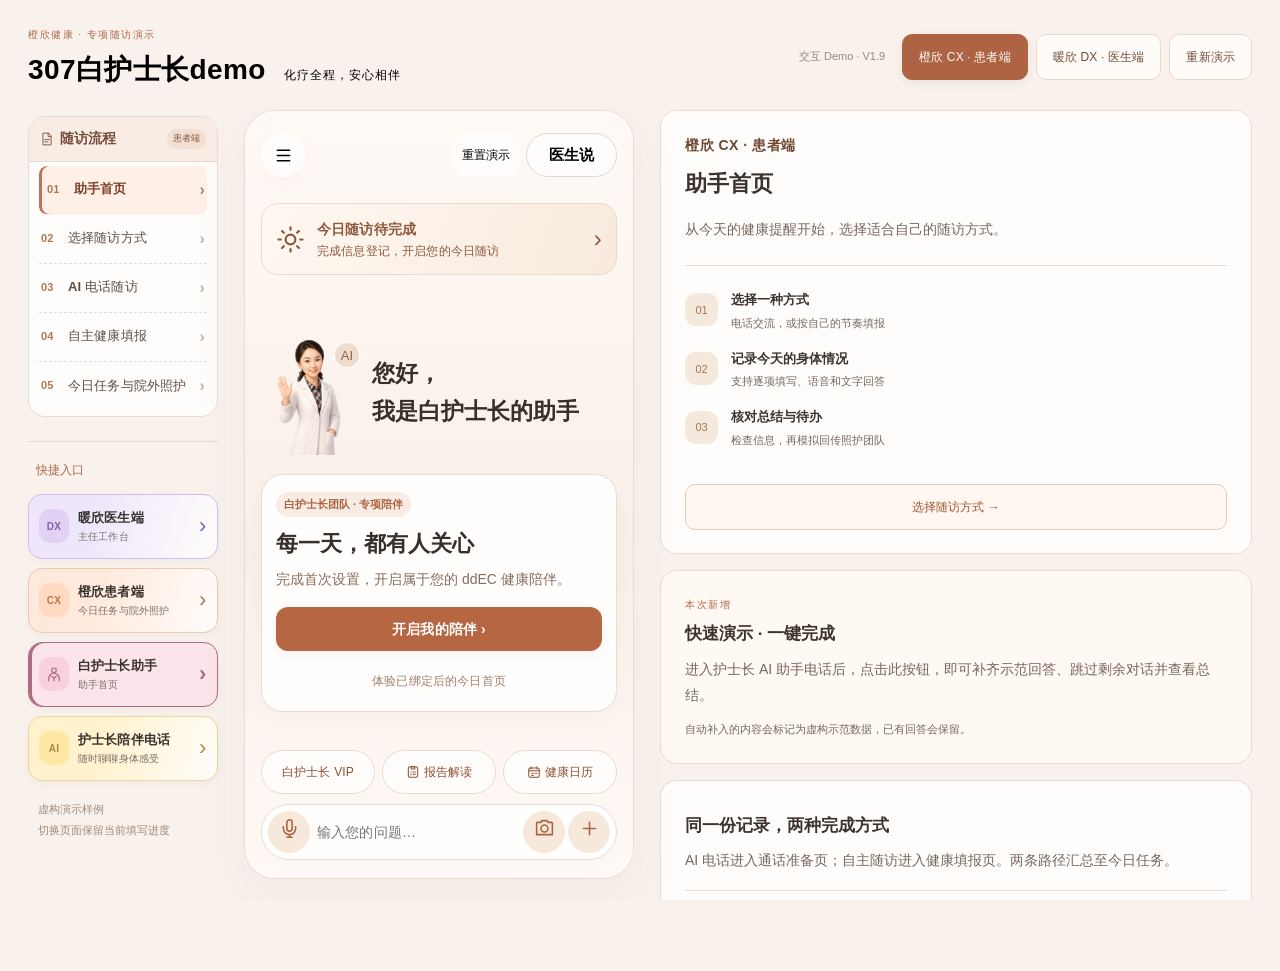
==== index.html @ 1e96833f "Improve outpatient alerts and follow-up workflow" ====
<!doctype html>
<html lang="zh-CN">
<head>
<meta charset="utf-8">
<meta name="viewport" content="width=device-width,initial-scale=1,viewport-fit=cover">
<title>307白护士长demo｜化疗随访与院外照护</title>
<style>
:root{--paper:#f5f0e8;--surface:#faf7f2;--ink:#2c2c2a;--muted:#888780;--line:#e8e3d9;--coral:#cc5c3a;--coral-dark:#c84828;--soft:#f8e3dc;--green:#288b68;--green-soft:#e9f5ef;--gold:#a87831;--gold-soft:#fff5dc;--red:#b84836;--red-soft:#fff0ed}*{box-sizing:border-box}html,body{width:100%;height:100%;margin:0;overflow:hidden;background:#eee6dd;color:var(--ink);font-family:"PingFang SC","Microsoft YaHei","Noto Sans CJK SC",sans-serif}button,input,select{font:inherit}button{cursor:pointer}.phone{width:min(100vw,390px);height:100dvh;margin:auto;position:relative;overflow:hidden;background:var(--paper);box-shadow:0 16px 60px #5a403025}.screen{display:none;height:100%;padding:calc(16px + env(safe-area-inset-top)) 16px calc(22px + env(safe-area-inset-bottom));overflow-y:auto;-webkit-overflow-scrolling:touch}.screen.active{display:block}.screen.center{display:none;place-items:center}.screen.center.active{display:grid}.topbar{display:flex;align-items:center;justify-content:space-between;min-height:44px}.iconbtn,.smallbtn{min-width:44px;height:44px;border:1px solid var(--line);border-radius:50%;background:var(--surface);color:var(--ink);display:grid;place-items:center;font-size:19px}.smallbtn{width:auto;min-width:0;border-radius:999px;padding:0 12px;font-size:12px}.textbtn{border:0;background:none;color:var(--coral);font-weight:700}.eyebrow,.status{display:inline-flex;align-items:center;gap:5px;padding:5px 8px;border-radius:999px;font-size:10px;font-weight:800}.eyebrow{color:#a84f35;background:var(--soft)}.status.done{color:var(--green);background:var(--green-soft)}.status.wait{color:#a84f35;background:var(--soft)}.status.lock{color:#77716c;background:#eeece9}.status.warn{color:var(--gold);background:var(--gold-soft)}.status.red{color:var(--red);background:var(--red-soft)}h1,h2,h3{font-family:"Noto Serif SC","Source Han Serif SC",Georgia,serif}.card{border:1px solid var(--line);border-radius:16px;background:var(--surface);box-shadow:0 7px 20px #5944380a}.home-alert{position:relative;overflow:hidden;width:100%;margin:17px 0 14px;padding:15px 43px 15px 16px;border:1px solid #ecc8ba;border-radius:16px;background:#fff7f2;text-align:left}.home-alert.active{animation:breath 1.9s infinite}.home-alert.active:after{content:"";position:absolute;inset:-35% -55%;background:linear-gradient(110deg,transparent 40%,#fff8 49%,transparent 58%);animation:shine 2.2s infinite}.home-alert>*{position:relative}.home-alert b{display:block;font-size:14px}.home-alert small{display:block;margin-top:4px;color:#7c6559;font-size:11px;line-height:1.45}.home-alert .arrow{position:absolute;right:15px;top:27px;color:var(--coral);font-size:22px}.hello{display:flex;align-items:center;gap:11px;margin:14px 2px}.avatar{object-fit:contain;background:transparent}.hello .avatar{width:69px;height:69px;border-radius:18px;background:#f7e5dc}.hello h1{margin:0;font-size:23px;line-height:1.27}.home-chat{padding:14px}.record-row{display:flex;align-items:center;gap:10px;padding:11px;border:1px solid var(--line);border-radius:15px;background:#fffdfb}.record-mark{width:35px;height:35px;flex:0 0 35px;border-radius:50%;background:#f5b6a5;position:relative}.record-mark:before,.record-mark:after{content:"";position:absolute;background:#fff;border-radius:2px}.record-mark:before{width:14px;height:2px;left:10px;top:12px}.record-mark:after{width:2px;height:13px;left:16px;top:8px}.record-copy{flex:1}.record-copy b{font-size:13px}.record-copy small{display:block;margin-top:3px;color:var(--muted);font-size:10px}.primary{border:0;border-radius:13px;color:#fff;background:var(--coral);font-weight:800}.primary:disabled{background:#d8c9c1;color:#fff}.mini-primary{padding:9px 12px;border-radius:999px;font-size:11px}.section-heading{margin:17px 0 10px;padding-left:9px;border-left:3px solid var(--coral);font-family:"Noto Serif SC",Georgia,serif;font-size:18px}.question-row{display:flex;align-items:center;gap:10px;width:100%;margin:8px 0;padding:13px;border:0;border-radius:15px;color:var(--ink);background:#fffdfb;text-align:left;font-size:13px;font-weight:700}.question-row:after{content:"›";margin-left:auto;color:var(--coral);font-size:21px}.qdot{width:26px;height:26px;border-radius:9px;background:#fff0e9;color:var(--coral);display:grid;place-items:center;font-size:10px}.module-row{display:grid;grid-template-columns:repeat(4,1fr);gap:6px;margin:12px 0}.module-row span{padding:7px 2px;border:1px solid var(--line);border-radius:999px;color:#816f65;text-align:center;font-size:9px}.composer{display:flex;align-items:center;gap:7px;margin-top:12px;padding:7px 8px;border:1px solid var(--line);border-radius:17px;background:#fffdfb}.composer input{min-width:0;flex:1;border:0;outline:0;background:transparent;font-size:12px}.composer button{width:33px;height:33px;border:0;border-radius:50%;background:#fff0e9;color:var(--coral);font-size:15px}.drawer-layer,.modal-layer{position:absolute;z-index:30;inset:0;display:none;background:#3c2d2732;backdrop-filter:blur(2px)}.drawer-layer.show,.modal-layer.show{display:block}.drawer{width:84%;height:100%;padding:calc(20px + env(safe-area-inset-top)) 16px 20px;background:var(--surface);border-radius:0 26px 26px 0;box-shadow:15px 0 40px #4d342126;overflow:auto}.drawer-header{display:flex;align-items:center;justify-content:space-between}.drawer-header h2{margin:0;color:var(--coral);font-size:23px}.profile{display:flex;align-items:center;gap:11px;margin:22px 0 15px}.profile .avatar{width:52px;height:52px;border-radius:50%;background:#f7e7df}.profile b{font-size:15px}.profile small{display:block;margin-top:4px;color:var(--muted);font-size:10px}.drawer-grid{display:grid;grid-template-columns:1fr 1fr;gap:9px}.drawer-grid button,.drawer-row{border:1px solid var(--line);border-radius:15px;background:#fffdfb;color:var(--ink);text-align:left}.drawer-grid button{padding:13px;min-height:86px}.drawer-grid b,.drawer-row b{display:block;font-size:13px}.drawer-grid small,.drawer-row small{display:block;margin-top:4px;color:var(--muted);font-size:10px}.drawer-list{margin-top:16px;border:1px solid var(--line);border-radius:16px;overflow:hidden;background:#fffdfb}.drawer-row{display:flex;align-items:center;gap:9px;width:100%;padding:12px;border:0;border-bottom:1px solid var(--line);border-radius:0}.drawer-row:last-child{border-bottom:0}.row-mark{width:30px;height:30px;flex:0 0 30px;border-radius:10px;background:#fff0e9;color:var(--coral);display:grid;place-items:center;font-size:11px}.row-copy{flex:1}.vip-tag{padding:5px 7px;border-radius:999px;background:var(--coral);color:#fff;font-size:9px;font-weight:800}.drawer-note{margin:22px 0 7px;color:#a69b94;font-size:10px}.form-wrap{width:100%}.form-head{margin:13px 0 16px}.form-head h1{margin:0;font-size:27px}.form-head p{margin:7px 0 0;color:var(--muted);font-size:12px;line-height:1.55}.form-card{padding:18px}.field{padding:12px 0;border-bottom:1px solid var(--line)}.field:last-child{border:0}.field label{display:block;margin-bottom:7px;color:#71645d;font-size:12px;font-weight:700}.field input{width:100%;border:0;outline:0;background:transparent;color:var(--ink);font-size:15px}.seg{display:grid;grid-template-columns:1fr 1fr;gap:8px}.seg button,.scheme{min-height:42px;border:1px solid var(--line);border-radius:11px;background:#fffdfb;color:#756a64;font-weight:700}.seg button.selected,.scheme.selected{border-color:var(--coral);background:var(--coral);color:#fff}.team-box{display:flex;gap:10px;align-items:center;margin-top:14px;padding:13px;border-radius:14px;background:#fff3ed}.team-badge{width:37px;height:37px;border-radius:13px;background:var(--coral);color:#fff;display:grid;place-items:center;font-weight:900}.team-box b{font-size:12px}.team-box small{display:block;margin-top:4px;color:var(--muted);font-size:10px}.wide{width:100%;min-height:48px;margin-top:16px;font-size:14px}.consent-copy{height:330px;margin:12px 0;padding:15px;overflow:auto;border:1px solid var(--line);border-radius:15px;background:#fffdfb;color:#574b45;font-size:12px;line-height:1.8}.consent-copy h2{margin:0 0 9px;font-size:18px}.checks label{display:flex;gap:8px;margin:9px 0;color:#63554e;font-size:11px;line-height:1.45}.checks input{accent-color:var(--coral)}.scheme-grid{display:grid;grid-template-columns:1fr 1fr;gap:10px}.scheme{padding:12px;text-align:left}.scheme small{display:block;margin-top:4px;color:#958981;font-size:9px;font-weight:500}.scheme.locked{background:#f0eeeb;color:#99918c}.scheme-tip{margin:14px 0;padding:11px;border-radius:12px;background:#fff4ee;color:#806258;font-size:11px;line-height:1.55}.backline{display:flex;align-items:center;gap:10px;margin-bottom:9px}.backline h1{margin:0;font-size:20px}.backline small{display:block;margin-top:3px;color:var(--muted);font-size:10px;font-family:"PingFang SC",sans-serif}.backline .avatar{width:40px;height:40px;margin-left:auto}.banner{position:relative;min-height:125px;margin:14px 0;padding:16px 117px 15px 16px;overflow:hidden;border:1px solid #ebd4c8;border-radius:20px;background:linear-gradient(120deg,#fff9f5,#f5e4dd)}.banner .avatar{position:absolute;right:-10px;bottom:-10px;width:138px;height:154px}.banner h2{margin:9px 0 5px;font-size:22px;line-height:1.15}.banner p{margin:0;color:#786158;font-size:11px;line-height:1.5}.banner-audio{position:absolute;right:13px;top:13px;width:34px;height:34px;border:1px solid #e7cabb;border-radius:50%;background:#fffdfb;color:var(--coral);z-index:2}.dayline{display:flex;gap:7px;margin:14px 0 8px;overflow-x:auto;padding-bottom:3px}.day{min-width:50px;padding:9px 5px;border:1px solid var(--line);border-radius:13px;background:#fffdfb;color:var(--muted);font-size:10px;font-weight:800}.day.past{border-color:#cce3d5;background:#f4fbf6;color:#4a8064}.day.today{border-color:var(--coral);background:var(--coral);color:#fff}.day.future{background:#efeeec;color:#a49d98}.day:hover{transform:translateY(-1px)}.timeline-title{display:flex;align-items:flex-end;justify-content:space-between;margin:13px 2px 8px}.timeline-title b{font-size:15px}.timeline-title small{color:var(--muted);font-size:10px}.task-card{margin:9px 0;padding:14px;border:1px solid var(--line);border-radius:16px;background:#fffdfb}.task-card.done{border-color:#cbe3d5;background:#f8fdf9}.task-card.future{background:#f1f0ee;color:#9f9892}.task-title{display:flex;align-items:center;gap:8px}.task-title b{font-size:14px}.task-title .status{margin-left:auto}.task-card p{margin:7px 0 0;color:var(--muted);font-size:11px;line-height:1.55}.task-actions{display:flex;gap:8px;margin-top:12px}.secondary{min-height:38px;border:1px solid #e3b6a5;border-radius:11px;background:#fffaf7;color:#a55238;font-size:11px;font-weight:800}.future .secondary{border-color:#d9d5d1;color:#9e9791;background:#f8f7f6}.special-bottom{margin:17px 0 2px;padding:14px}.special-bottom b{font-size:13px}.special-bottom small{display:block;margin-top:5px;color:var(--muted);font-size:10px;line-height:1.45}.special-bottom button{float:right;margin-top:-31px;padding:9px 11px}.panel-head{display:flex;align-items:center;justify-content:space-between;margin:5px 0 12px}.panel-head h1{margin:0;font-size:24px}.upload-zone{margin:12px 0;padding:29px 14px;border:1px dashed #d39a82;border-radius:19px;background:#fffdfa;text-align:center}.upload-icon{width:52px;height:52px;margin:0 auto 8px;border:2px solid #d58b6e;border-radius:16px;position:relative}.upload-icon:before{content:"";position:absolute;inset:13px;border:2px solid #d58b6e;border-radius:3px}.upload-zone b{display:block;font-size:15px}.upload-zone small{display:block;margin-top:5px;color:var(--muted);font-size:11px}.upload-actions{display:grid;grid-template-columns:1fr 1fr;gap:9px}.upload-actions button{min-height:45px;border-radius:13px;font-weight:800}.cbc{margin-top:14px;padding:14px}.cbc h2{margin:0;font-size:19px}.cbc>p{margin:5px 0 0;color:var(--muted);font-size:11px;line-height:1.55}.metrics{display:grid;grid-template-columns:repeat(3,1fr);gap:8px;margin:12px 0}.metric{padding:9px 4px;border:1px solid var(--line);border-radius:12px;text-align:center}.metric small{display:block;color:var(--muted);font-size:9px}.metric b{display:block;margin-top:3px;font-size:15px}.metric.low{border-color:#efb9a8;background:#fff5f1}.metric.low b{color:#bf523b}.safe-note{padding:10px;border-radius:11px;background:#fff5ed;color:#755a4e;font-size:10px;line-height:1.55}.chatlog{min-height:330px;padding:12px;border:1px solid var(--line);border-radius:16px;background:#fffdfb}.bubble{max-width:86%;margin:8px 0;padding:10px 11px;border-radius:13px;font-size:12px;line-height:1.5}.bubble.ai{background:#fff0e9}.bubble.user{margin-left:auto;background:var(--coral);color:#fff}.chatbar{display:flex;gap:8px;margin-top:10px}.chatbar input{min-width:0;flex:1;border:1px solid var(--line);border-radius:13px;padding:11px;outline:0}.chatbar button{width:44px;border:0;border-radius:12px;background:var(--coral);color:#fff}.modal-layer{z-index:50}.sheet{position:absolute;right:0;bottom:0;left:0;padding:21px 19px calc(20px + env(safe-area-inset-bottom));border-radius:27px 27px 0 0;background:#fffdfb;box-shadow:0 -8px 30px #4b30251e}.voice-avatar{display:block;width:72px;height:72px;margin:-56px auto 4px;border-radius:20px;background:#f5e7df;box-shadow:0 5px 18px #57342626}.voice-title{text-align:center;margin:7px 0 5px;font-size:22px}.voice-q{text-align:center;margin:0;color:#6f5e56;font-size:13px;line-height:1.55}.progress{display:flex;gap:4px;justify-content:center;margin:13px 0}.progress span{width:16px;height:4px;border-radius:999px;background:#e8e1dd}.progress span.active{background:var(--coral)}.transcript{min-height:54px;margin:10px 0;padding:11px;border-radius:13px;background:#fff7f3;font-size:11px;line-height:1.55}.voice-status{min-height:23px;color:#4a8569;text-align:center;font-size:10px}.voice-input{display:flex;gap:7px;margin:8px 0}.voice-input input{min-width:0;flex:1;border:1px solid var(--line);border-radius:11px;padding:9px;font-size:11px;outline:0}.voice-input button{border:0;border-radius:10px;padding:0 10px;background:#fff0e9;color:var(--coral);font-size:11px;font-weight:700}.voice-actions{display:grid;grid-template-columns:1.25fr 1fr;gap:9px}.voice-actions button,.summary-actions button{min-height:48px;border-radius:13px;font-weight:800}.hang{border:1px solid #e3baa9;background:#fff;color:#92543e}.red-callout{margin:10px 0;padding:10px;border:1px solid #efb8ac;border-radius:12px;background:var(--red-soft);color:#873d32;font-size:11px;line-height:1.55}.summary-sheet h2{margin:7px 0;font-size:22px}.summary-sheet>p{margin:0;color:var(--muted);font-size:11px;line-height:1.55}.summary-list{margin:12px 0;border:1px solid var(--line);border-radius:14px;overflow:hidden}.sumrow{display:flex;gap:8px;padding:9px 10px;border-bottom:1px solid var(--line);font-size:11px;line-height:1.45}.sumrow:last-child{border-bottom:0}.sumrow b{width:83px;flex:0 0 83px;color:#725b50}.summary-actions{display:grid;grid-template-columns:1fr 1.3fr;gap:9px}.workbench-title{display:flex;align-items:center;justify-content:space-between}.workbench-title h1{margin:0;font-size:22px}.workbench-title small{display:block;margin-top:4px;color:var(--muted);font-family:"PingFang SC",sans-serif;font-size:10px}.tabs{display:flex;gap:7px;margin:13px 0;overflow-x:auto;padding-bottom:2px}.tab{white-space:nowrap;border:1px solid var(--line);border-radius:999px;padding:8px 11px;background:#fffdfb;color:#756963;font-size:11px}.tab.active{border-color:var(--coral);background:var(--coral);color:#fff}.wb-stats{display:grid;grid-template-columns:repeat(3,1fr);gap:7px}.wb-stat{padding:11px 6px;border:1px solid var(--line);border-radius:13px;background:#fffdfb;text-align:center}.wb-stat b{display:block;font-size:19px}.wb-stat small{font-size:9px;color:var(--muted)}.wb-card{margin:11px 0;padding:13px}.wb-card h2{margin:0 0 5px;font-size:18px}.wb-card p{margin:4px 0;color:var(--muted);font-size:11px;line-height:1.5}.risk-card{margin-top:10px;padding:12px;border:1px solid #eebbb0;border-radius:13px;background:#fff8f6}.risk-card b{font-size:13px}.risk-card small{display:block;margin:4px 0;color:#7c6259;font-size:10px;line-height:1.45}.risk-card .row-actions{display:flex;gap:8px;margin-top:8px}.risk-card button{min-height:34px;padding:0 9px}.queue-row{display:flex;align-items:center;gap:9px;margin-top:9px;padding:10px;border:1px solid var(--line);border-radius:12px;background:#fffdfb}.queue-row .initial{width:31px;height:31px;border-radius:50%;background:#fff0e9;color:var(--coral);display:grid;place-items:center;font-size:11px;font-weight:800}.queue-row .copy{flex:1}.queue-row b{font-size:12px}.queue-row small{display:block;margin-top:3px;color:var(--muted);font-size:10px}.logrow{padding:10px 0;border-bottom:1px solid var(--line);font-size:11px;line-height:1.5}.logrow:last-child{border:0}.logrow b{display:block;font-size:12px}.toast{position:absolute;z-index:70;left:50%;bottom:22px;display:none;max-width:85%;padding:10px 12px;border-radius:12px;background:#43332d;color:#fff;transform:translateX(-50%);font-size:11px;line-height:1.45}.toast.show{display:block}@keyframes shine{0%,25%{transform:translateX(-55%)}65%,100%{transform:translateX(55%)}}@keyframes breath{0%,100%{box-shadow:0 0 0 0 #cc5c3a00}50%{box-shadow:0 0 0 6px #cc5c3a18}}@media(max-width:420px){.phone{width:100%;box-shadow:none}.screen{padding-right:14px;padding-left:14px}}@media(prefers-reduced-motion:reduce){*,*:before,*:after{animation:none!important;scroll-behavior:auto!important}}
.wb-handle{width:48px;height:4px;margin:0 auto 13px;border-radius:999px;background:var(--coral)}.wb-hero{position:relative;min-height:131px;padding:20px 16px 18px 112px;overflow:hidden;border:1px solid var(--line);border-radius:21px;background:linear-gradient(125deg,#fffdf9,#f6f0e9)}.wb-hero .avatar{position:absolute;left:13px;bottom:0;width:101px;height:116px}.wb-hero .eyebrow{margin-bottom:7px}.wb-hero h1{margin:0;font-size:21px;line-height:1.25}.wb-hero p{margin:5px 0 0;color:var(--muted);font-size:11px;line-height:1.45}.wb-overview{display:grid;grid-template-columns:1fr 1fr;gap:9px;margin:14px 0 17px}.wb-overview button,.wb-quick button{border:1px solid var(--line);background:var(--surface);color:var(--ink);text-align:left}.wb-overview button{min-height:118px;padding:14px;border-radius:17px;text-align:center}.wb-overview b{display:block;margin-top:5px;font-family:"Noto Serif SC",Georgia,serif;font-size:26px}.wb-overview strong{display:block;margin-top:5px;font-size:12px}.wb-overview small{display:block;margin-top:4px;color:var(--muted);font-size:9px}.wb-icon{display:grid;place-items:center;width:38px;height:38px;margin:auto;border-radius:13px;background:#fbe4dd;color:var(--coral);font-size:13px;font-weight:900}.wb-quick-title{margin:0 0 9px;font-family:"Noto Serif SC",Georgia,serif;font-size:16px}.wb-quick{display:grid;grid-template-columns:1fr 1fr;gap:9px}.wb-quick button{min-height:105px;padding:13px;border-radius:17px}.wb-quick button:last-child{grid-column:1/2}.wb-quick .wb-icon{margin:0}.wb-quick b{display:block;margin-top:11px;font-size:13px}.wb-quick small{display:block;margin-top:4px;color:var(--muted);font-size:9px;line-height:1.4}.wb-footnote{margin:17px 1px 3px;color:#98796b;font-size:9px;line-height:1.5}.wb-detail-head{display:flex;align-items:center;gap:10px;margin:2px 0 14px}.wb-detail-head h1{margin:0;font-size:21px}.wb-detail-head small{display:block;margin-top:3px;color:var(--muted);font:10px "PingFang SC",sans-serif}.wb-detail-head .iconbtn{margin-left:auto}.wb-stats{display:none}
.call-task{padding:0;border:0;background:transparent}.call-task .call-answer{display:flex;align-items:center;justify-content:center;width:100%;min-height:76px;border:0;border-radius:18px;background:linear-gradient(135deg,#d46242,#bf4e31);box-shadow:0 9px 20px #bd573238;color:#fff;font-size:16px;font-weight:800;letter-spacing:.2px}.call-task .call-answer:before{content:"";width:12px;height:12px;margin-right:10px;border-radius:50%;background:#fff;box-shadow:0 0 0 7px #ffffff32;animation:callPulse 1.35s infinite}.call-task.done{padding:14px;border:1px solid #cbe3d5;background:#f8fdf9}.call-task.done .call-answer{min-height:42px;background:#fff;color:var(--green);box-shadow:none;font-size:12px}.call-task.done .call-answer:before{display:none}.call-screen{inset:0;padding:calc(22px + env(safe-area-inset-top)) 20px calc(22px + env(safe-area-inset-bottom));border-radius:0;background:linear-gradient(165deg,#fbf6f0,#f3e7df);box-shadow:none}.call-screen .voice-avatar{width:112px;height:112px;margin:36px auto 10px;border-radius:50%;background:#fff5ef;box-shadow:0 10px 28px #8a564332}.call-screen:before{content:"白护士长智能助手 · 通话中";display:block;color:#88685a;text-align:center;font-size:12px;font-weight:700;letter-spacing:.5px}.call-screen .voice-title{margin-top:8px}.call-screen .voice-q{min-height:52px;margin-top:14px;font-size:15px}.call-screen .transcript{margin-top:21px;background:#fffdfb;font-size:12px}.call-screen .voice-status{margin-top:7px;font-size:11px}.call-screen .voice-actions{position:absolute;right:20px;bottom:calc(22px + env(safe-area-inset-bottom));left:20px;display:block}.call-screen #voiceListen{display:none}.call-screen #voiceHang{width:100%;min-height:52px;border:0;border-radius:16px;background:#a94c42;color:#fff;font-size:15px}.call-screen .voice-input{margin:13px 0}.call-screen .progress{margin:17px 0}@keyframes callPulse{0%,100%{box-shadow:0 0 0 7px #ffffff28}50%{box-shadow:0 0 0 13px #ffffff12}}
.field select{width:100%;border:0;outline:0;background:transparent;color:var(--ink);font-size:15px;padding:2px 0}
.followup-sheet h2{margin:7px 0 5px;font-size:22px}.followup-sheet>p{margin:0;color:var(--muted);font-size:11px;line-height:1.55}.followup-list{display:grid;gap:9px;margin:14px 0}.followup-item{padding:13px;border:1px solid #ecd8cf;border-radius:15px;background:#fff8f5}.followup-item b{display:block;font-size:13px}.followup-item small{display:block;margin-top:5px;color:#79665d;font-size:10px;line-height:1.5}.followup-item button{width:100%;min-height:40px;margin-top:10px;border-radius:11px}.followup-later{width:100%;min-height:42px;border:0;background:transparent;color:#8a7c73;font-size:11px;font-weight:700}
.special-bottom{display:flex;align-items:center;justify-content:space-between;gap:12px}.special-bottom button{float:none;margin:0;flex:0 0 auto;white-space:nowrap}.voice-status{color:#816f65}.voice-input[hidden]{display:none!important}.journey-entry{display:flex;align-items:center;justify-content:space-between;gap:12px;margin:12px 0;padding:13px 14px}.journey-entry b{font-size:13px}.journey-entry small{display:block;margin-top:4px;color:var(--muted);font-size:10px}.journey-entry button{padding:9px 11px;white-space:nowrap}.journey-page{padding:0;background:#f7f1ea}.journey-head{position:sticky;z-index:2;top:0;display:flex;align-items:center;gap:12px;padding:calc(16px + env(safe-area-inset-top)) 16px 13px;background:#f7f1eaf2;border-bottom:1px solid var(--line)}.journey-head h1{margin:0;font-size:20px}.journey-scroll{padding:14px 16px 25px}.journey-scroll img{display:block;width:100%;border:1px solid var(--line);border-radius:15px;background:#fff}.cbc-metrics{grid-template-columns:repeat(2,minmax(0,1fr))}.cbc-metrics .metric{min-height:62px;padding:9px 6px}.cbc-metrics small{font-size:8px;line-height:1.25}.cbc-metrics b{font-size:13px}.cbc-metrics[hidden],#uploadSafeNote[hidden]{display:none!important}</style>
<link rel="stylesheet" href="dual-mode.css?v=1.2-local">
<link rel="stylesheet" href="workbench-v2.css?v=1.2-local">
<link rel="stylesheet" href="workbench-v2-overrides.css?v=1.2-local">
<link rel="stylesheet" href="cx-ui.css?v=1.2-local">
<link rel="stylesheet" href="call-experience.css?v=1.2-local">
<link rel="stylesheet" href="home-today.css?v=1.2-local">
<link rel="stylesheet" href="project307.css?v=1.2-local">
<link rel="stylesheet" href="outpatient.css?v=1.2-local">
<link rel="stylesheet" href="typography307.css?v=1.2-local">
<link rel="stylesheet" href="doctor307.css?v=1.2-local">
<link rel="stylesheet" href="patient-theme.css?v=1.2-local">
<link rel="stylesheet" href="pastel-cards.css?v=1.2-local">
<link rel="stylesheet" href="clinical-blue.css?v=1.2-local">
<link rel="stylesheet" href="doctor-reference.css?v=1.2-local">
<link rel="stylesheet" href="white-nurse-theme.css?v=1.22-local">
<link rel="stylesheet" href="care-details.css?v=1.7-local">
<link rel="stylesheet" href="doctor-blue-theme.css?v=1.24-local">
<link rel="stylesheet" href="review-plan.css?v=1.33-local">
</head>
<body><header class="demo-header"><div><span class="demo-kicker">橙欣健康 · 专项随访演示</span><h1>307白护士长demo<span>化疗全程，安心相伴</span></h1></div><div class="demo-tools"><span class="demo-label">交互 Demo · V1.9</span><button data-nav="home">橙欣 CX · 患者端</button><button data-nav="workbench">暖欣 DX · 医生端</button><button id="demoReset307">重新演示</button></div></header><div class="demo-layout"><nav class="demo-nav" aria-label="演示流程"><section class="nav-flow-panel" aria-label="随访流程"><header class="nav-flow-header"><span><svg width="14" height="16" viewBox="0 0 24 24" fill="none" stroke="currentColor" stroke-width="1.5" stroke-linecap="round" aria-hidden="true"><path d="M14 2H5v20h14V7zM14 2v6h5M8 13h8M8 17h6"/></svg>随访流程</span><small>患者端</small></header><div class="nav-flow-rows"><button data-nav="home"><em>01</em><span>助手首页</span><i aria-hidden="true">›</i></button><button data-nav="mode"><em>02</em><span>选择随访方式</span><i aria-hidden="true">›</i></button><button data-nav="phoneReady"><em>03</em><span>AI 电话随访</span><i aria-hidden="true">›</i></button><button data-nav="selfTask"><em>04</em><span>自主健康填报</span><i aria-hidden="true">›</i></button><button data-nav="special"><em>05</em><span>今日任务与院外照护</span><i aria-hidden="true">›</i></button></div></section><div class="nav-separator"></div><p>快捷入口</p><div class="nav-portal-cards"><button class="nav-portal doctor" data-nav="workbench"><em>DX</em><span><b>暖欣医生端</b><small>主任工作台</small></span><i aria-hidden="true">›</i></button><button class="nav-portal" data-nav="special"><em>CX</em><span><b>橙欣患者端</b><small>今日任务与院外照护</small></span><i aria-hidden="true">›</i></button><button class="nav-portal" data-nav="home"><em><svg width="18" height="20" viewBox="0 0 24 24" fill="none" stroke="currentColor" stroke-width="1.6" stroke-linecap="round" aria-hidden="true"><circle cx="12" cy="7" r="3"/><path d="M5 21v-3a7 7 0 0 1 14 0v3M9 15l3 3 3-3M12 18v3"/></svg></em><span><b>白护士长助手</b><small>助手首页</small></span><i aria-hidden="true">›</i></button><button class="nav-portal" data-nav="care"><em>AI</em><span><b>护士长陪伴电话</b><small>随时聊聊身体感受</small></span><i aria-hidden="true">›</i></button></div><small>虚构演示样例<br>切换页面保留当前填写进度</small></nav>
<main class="phone" aria-label="307项目患者端演示"><section id="phoneReady" class="screen"><div class="topbar"><button class="iconbtn" id="readyBack" aria-label="返回选择随访方式">←</button><span class="eyebrow">AI 电话随访</span><button class="textbtn" data-nav="home">首页</button></div><div class="ready-hero"><div class="ready-portrait"><img src="assets/tang-cartoon-transparent.png" alt="白护士长 AI 助手"><span>AI</span></div><span class="ready-tag">白护士长团队 · 专属陪伴</span><h1>今天的情况，<br>我们慢慢聊。</h1><p>跟随助手的提问，聊聊您的身体感受。<br>通话结束后，会为您整理今日健康总结。</p></div><div class="ready-info card"><b>今日随访 · 第 1 周期 D6</b><div><span>预计时长</span><strong>2–3 分钟</strong></div><div><span>记录方式</span><strong>语音 / 文字均可</strong></div><div><span>随访内容</span><strong>体温、饮食与身体感受</strong></div></div><button id="readyStart" class="primary wide">开始 AI 电话随访</button><button id="readySelf" class="secondary wide">现在不方便说话，改为自主填报</button><p class="ready-foot">这是模拟通话，不会拨打真实电话。</p></section>
  <div id="drawerLayer" class="drawer-layer" aria-hidden="true"><aside class="drawer" aria-label="侧边栏">
    <div class="drawer-header"><h2>橙欣健康</h2><button id="drawerClose" class="iconbtn" aria-label="关闭侧边栏">×</button></div>
    <div class="profile"><img class="avatar" src="assets/tang-cartoon-transparent.png" alt="白护士长智能助手"><div><b>陈女士</b><small>个人设置</small></div></div>
    <div class="drawer-grid"><button type="button"><b>检验检查</b><small>报告、影像与档案</small></button><button type="button"><b>健康日历</b><small>日历、提醒与任务</small></button></div>
    <div class="drawer-list"><button id="vipEntry" class="drawer-row" type="button"><span class="row-mark">医</span><span class="row-copy"><b>我的照护团队</b><small>专属护士长：白护士长</small></span><span class="vip-tag">白护士长VIP</span></button><button class="drawer-row" type="button"><span class="row-mark">音</span><span class="row-copy"><b>我的专属音乐</b></span></button><button class="drawer-row" type="button"><span class="row-mark">藏</span><span class="row-copy"><b>收藏</b></span></button></div>
    <p class="drawer-note">最近对话</p><div class="drawer-list"><div class="drawer-row"><span class="row-copy"><b>化疗后恶心怎么记录</b><small>2 条消息 · 昨天</small></span></div><div class="drawer-row"><span class="row-copy"><b>ddEC化疗前需要哪些检查</b><small>2 条消息 · 昨天</small></span></div></div>
  </aside></div>

  <section id="home" class="screen active">
    <div class="topbar home-topbar"><button id="menu" class="iconbtn" aria-label="打开侧边栏"><svg viewBox="0 0 24 24" fill="none" stroke="currentColor" stroke-width="1.8" stroke-linecap="round" stroke-linejoin="round" aria-hidden="true"><path d="M5 6h14M5 12h14M5 18h14"/></svg></button><div class="home-utilities"><button id="resetDemo" class="home-reset" type="button">重置演示</button><button id="homeDoctor" class="home-doctor" type="button">医生说</button><button id="homeAudio" class="iconbtn" type="button" aria-label="播放今日提醒" aria-pressed="false"><svg viewBox="0 0 24 24" fill="none" stroke="currentColor" stroke-width="1.8" stroke-linecap="round" stroke-linejoin="round" aria-hidden="true"><path d="M11 4L6 8H3v8h3l5 4zM15 8a6 6 0 0 1 0 8m3-11a10 10 0 0 1 0 14"/></svg></button></div></div>
    <button id="homeAlert" class="home-alert" type="button"><span class="home-sun"><svg viewBox="0 0 24 24" fill="none" stroke="currentColor" stroke-width="1.8" stroke-linecap="round" stroke-linejoin="round" aria-hidden="true"><circle cx="12" cy="12" r="4"/><path d="M12 2v2m0 16v2M2 12h2m16 0h2M5 5l1.5 1.5m11 11L19 19M5 19l1.5-1.5m11-11L19 5"/></svg></span><span class="home-alert-copy"><b id="alertTitle">今日随访待完成</b><small id="alertCopy">记录今天的身体情况，让照护团队更了解您</small></span><span class="arrow">›</span></button>
    <div class="hello home-hello"><div class="home-avatar"><img class="avatar" src="assets/tang-cartoon-transparent.png" alt="白护士长智能助手"><span>AI</span></div><h1>您好，<br>我是白护士长的助手</h1></div>
    <div id="homeToday" class="home-today" hidden>
      <div class="home-course-head"><h2 id="homeCourseTitle">ddEC 化疗第 1 周期第六天</h2><div class="home-date" aria-label="今日日期"><small id="homeMonth">9月</small><b id="homeDate">16</b></div></div>
      <div class="home-task-surface"><div class="home-task-heading"><span class="home-task-icon"><svg viewBox="0 0 24 24" fill="none" stroke="currentColor" stroke-width="1.8" stroke-linecap="round" stroke-linejoin="round" aria-hidden="true"><rect x="4" y="3" width="16" height="18" rx="3"/><path d="M9 3h6v4H9zM8 12h1m3 0h4m-8 4h1m3 0h4"/></svg></span><div><h3 id="homeTaskTitle">今日随访任务</h3><p id="homeTaskCopy">完成今天的身体状况记录</p></div></div>
      <div id="homePendingActions"><button id="homeVoiceTask" class="home-method home-method-voice" type="button"><span class="home-method-icon"><svg viewBox="0 0 24 24" fill="none" stroke="currentColor" stroke-width="1.8" stroke-linecap="round" stroke-linejoin="round" aria-hidden="true"><path d="M7 3H4a1 1 0 0 0-1 1c0 9.4 7.6 17 17 17a1 1 0 0 0 1-1v-3l-5-2-2 2a15 15 0 0 1-7-7l2-2zM14 3a8 8 0 0 1 7 7m-7-3a4 4 0 0 1 3 3"/></svg></span><span><b>和 AI 助手聊聊</b><small>用语音完成随访 · 约 2–3 分钟</small></span><i aria-hidden="true">›</i></button><div class="home-method-divider"></div><button id="homeSelfTask" class="home-method home-method-self" type="button"><span class="home-method-icon"><svg viewBox="0 0 24 24" fill="none" stroke="currentColor" stroke-width="1.8" stroke-linecap="round" stroke-linejoin="round" aria-hidden="true"><rect x="4" y="3" width="16" height="18" rx="3"/><path d="M9 3h6v4H9zM8 12h1m3 0h4m-8 4h1m3 0h4"/></svg></span><span><b>自己完成今日任务</b><small>逐项记录 · 约 3–5 分钟</small></span><i aria-hidden="true">›</i></button></div>
      <div id="homeCompletedActions" hidden><div class="home-finished"><svg viewBox="0 0 24 24" fill="none" stroke="currentColor" stroke-width="1.8" stroke-linecap="round" stroke-linejoin="round" aria-hidden="true"><path d="M5 12l4 4L19 6"/></svg><span>今天的健康记录已完成</span></div><button id="homeSummary" class="home-summary-button" type="button">查看今日健康总结 <span aria-hidden="true">›</span></button></div>
      <button id="homeCarePending" class="home-care-pending" type="button" hidden></button>
      <div id="homeSupplementActions" hidden><p>健康记录已完成，还有资料待补充。</p><button id="homeSupplement" class="home-summary-button" type="button">继续完成今日任务 <span aria-hidden="true">›</span></button></div>
      </div>
    </div>
    <div id="homeWelcome" class="home-welcome card"><span class="eyebrow">白护士长团队 · 专项陪伴</span><h2>每一天，都有人关心</h2><p>完成首次设置，开启属于您的 ddEC 健康陪伴。</p><button id="homeGoSpecial" class="primary wide" type="button">开启我的陪伴 <span aria-hidden="true">›</span></button></div>
    <div class="home-bottom"><div class="home-shortcuts"><button id="homeVip" type="button" class="home-vip">白护士长 VIP</button><button id="homeReport" type="button"><svg viewBox="0 0 24 24" fill="none" stroke="currentColor" stroke-width="1.8" stroke-linecap="round" stroke-linejoin="round" aria-hidden="true"><rect x="4" y="3" width="16" height="18" rx="3"/><path d="M9 3h6v4H9zM8 12h1m3 0h4m-8 4h1m3 0h4"/></svg>报告解读</button><button id="homeCalendar" type="button"><svg viewBox="0 0 24 24" fill="none" stroke="currentColor" stroke-width="1.8" stroke-linecap="round" stroke-linejoin="round" aria-hidden="true"><rect x="3" y="5" width="18" height="16" rx="3"/><path d="M7 3v4m10-4v4M3 10h18m-13 4h3m3 0h3m-9 4h3"/></svg>健康日历</button></div><div class="composer home-composer"><button id="homeMic" type="button" aria-label="语音提问"><svg viewBox="0 0 24 24" fill="none" stroke="currentColor" stroke-width="1.8" stroke-linecap="round" stroke-linejoin="round" aria-hidden="true"><rect x="9" y="2" width="6" height="13" rx="3"/><path d="M5 10v2a7 7 0 0 0 14 0v-2m-7 9v3m-3 0h6"/></svg></button><input id="homeInput" aria-label="向白护士长助手提问" placeholder="输入您的问题…"><button id="homeCamera" type="button" aria-label="拍照上传报告"><svg viewBox="0 0 24 24" fill="none" stroke="currentColor" stroke-width="1.8" stroke-linecap="round" stroke-linejoin="round" aria-hidden="true"><path d="M8 5l1-2h6l1 2h4a1 1 0 0 1 1 1v13H3V6a1 1 0 0 1 1-1z"/><circle cx="12" cy="12" r="4"/></svg></button><button id="homeSend" type="button" aria-label="发送问题"><svg viewBox="0 0 24 24" fill="none" stroke="currentColor" stroke-width="1.8" stroke-linecap="round" stroke-linejoin="round" aria-hidden="true"><path d="M12 5v14M5 12h14"/></svg></button></div></div>
  </section>

  <section id="verify" class="screen center"><div class="form-wrap"><button class="textbtn backHome" type="button">← 返回首页</button><div class="form-head"><h1>本人身份信息</h1><p>为便于医生识别并在入院后核验，请填写演示信息。</p></div><div class="card form-card"><div class="field"><label for="realName">真实姓名</label><input id="realName" placeholder="请填写本人姓名" value="陈女士"></div><div class="field"><label>性别</label><div class="seg"><button id="female" class="selected" type="button">女</button><button id="male" type="button">男</button></div></div><div class="field"><label for="idNumber">身份证号</label><input id="idNumber" placeholder="用于身份核验" value="310***********1234"></div><div class="field"><label for="callWindow">方便接听随访电话的时段</label><select id="callWindow"><option value="">请选择方便接听的时段</option><option>09:00–11:00</option><option selected>13:00–15:00</option><option>18:00–20:00</option></select></div><div class="team-box"><span class="team-badge"><img src="assets/medical-illustrations/team-warm-cartoon.png" alt="中国医护团队插画"></span><div><b>307医院白护士长团队</b><small>绑定团队 · 演示环境</small></div></div><button id="toConsent" class="primary wide" type="button">查看授权并进入下一步</button></div></div></section>

  <section id="consent" class="screen center"><div class="form-wrap"><button id="backVerify" class="textbtn" type="button">← 返回身份信息</button><div class="form-head"><h1>知情同意授权</h1><p>乳腺癌患者综合治疗陪伴</p></div><div class="card form-card"><div id="consentCopy" class="consent-copy"><h2>乳腺癌患者综合治疗陪伴服务授权书</h2><p>本服务用于提供白护士长团队相关的院外化疗宣教、检查提醒、症状采集、任务提醒与随访支持。AI 仅协助采集、归纳和风险预审，不替代医生面诊、诊断、处方或紧急医疗处置。</p><p>当出现高热、明显寒战、呼吸困难、意识异常或其他紧急情况时，患者应优先就近急诊，不等待线上回复。您可随时在应用内查看和撤回非必要授权。</p><p>演示环境仅使用虚构信息，报告图片仅做本地模拟识别，不上传、不保存真实病历。</p><p>请向下滑至全文末尾后勾选授权。</p><p style="margin-top:220px">已阅读至文末。</p></div><div class="checks"><label><input id="checkRead" type="checkbox" disabled>我已完整阅读并同意上述服务与个人信息处理授权</label><label><input id="checkSensitive" type="checkbox" disabled>我单独同意处理医疗健康、病历等敏感个人信息</label></div><button id="toScheme" class="primary wide" type="button" disabled>完成并进入下一步</button></div></div></section>

  <section id="scheme" class="screen center"><div class="form-wrap"><button id="backConsent" class="textbtn" type="button">← 返回授权</button><div class="form-head"><h1>选择目前化疗方案</h1><p>专项陪伴将按当前方案安排任务。第一阶段仅开放 ddEC。</p></div><div class="card form-card"><div id="schemeGrid" class="scheme-grid"><button class="scheme" data-scheme="ddEC" type="button"><b>ddEC</b><small>第 1 周期 D6 演示</small></button><button class="scheme locked" data-scheme="单周P" type="button"><b>单周P</b><small>专项筹备中</small></button><button class="scheme locked" data-scheme="T/TC" type="button"><b>T／TC</b><small>专项筹备中</small></button><button class="scheme locked" data-scheme="PCb" type="button"><b>PCb</b><small>专项筹备中</small></button><button class="scheme locked" data-scheme="PH" type="button"><b>PH</b><small>专项筹备中</small></button><button class="scheme locked" data-scheme="EC" type="button"><b>EC</b><small>专项筹备中</small></button><button class="scheme locked" data-scheme="XH" type="button"><b>XH</b><small>专项筹备中</small></button><button class="scheme locked" data-scheme="TCbHP" type="button"><b>TCbHP</b><small>专项筹备中</small></button><button class="scheme locked" data-scheme="pycap" type="button"><b>吡咯替尼＋卡培他滨</b><small>专项筹备中</small></button></div><p id="schemeTip" class="scheme-tip">请选择 ddEC 后继续选择您更习惯的随访方式。</p><button id="startDdec" class="primary wide" type="button" disabled>下一步：选择陪伴方式</button></div></div></section>

  <section id="mode" class="screen center"><div class="form-wrap mode-wrap"><button id="backScheme" class="textbtn" type="button">← 返回化疗方案</button><div class="form-head"><span class="eyebrow">ddEC 专项陪伴</span><h1>选择您更习惯的方式</h1><p>两种方式收集同一组医学信息。此选择将作为默认方式，之后每天仍可切换。</p></div><div class="mode-cards"><button class="mode-card" data-mode="voice" type="button"><span class="mode-icon">☎</span><div><b>AI 电话随访</b><small>像接电话一样自然回答，助手逐项询问并生成总结。</small></div><em>适合少打字</em></button><button class="mode-card" data-mode="self" type="button"><span class="mode-icon">✓</span><div><b>每日任务自主填报</b><small>按模块逐项完成，可随时暂停，进度自动保存。</small></div><em>适合自主安排</em></button></div><div class="mode-note"><b>不强制接听电话</b><span>自主填报连续两次未完成时，后台记录并在您方便接听的时段安排 AI 提醒电话。</span></div></div></section>

  <section id="special" class="screen"><div class="backline"><button id="backHome" class="iconbtn" type="button" aria-label="返回首页">←</button><div><h1>ddEC 专项陪伴</h1><small>陈女士 · 第 1 周期 · 每 14 天一周期，共 4 周期</small></div><img class="avatar" src="assets/tang-cartoon-transparent.png" alt="白护士长智能助手"></div><div class="banner"><button id="bannerAudio" class="banner-audio" type="button" aria-label="播放今日提醒（卢伶俐合成音色）" title="播放今日提醒" aria-pressed="false"><svg class="audio-speaker" viewBox="0 0 24 24" fill="none" stroke="currentColor" stroke-width="1.7" stroke-linecap="round" stroke-linejoin="round" aria-hidden="true"><path d="M11 4.702a.705.705 0 0 0-1.203-.498L6.414 7.586A2 2 0 0 1 5 8.172v7.656a2 2 0 0 1 1.414.586l3.383 3.383A.705.705 0 0 0 11 19.298z"/><path d="M16 9a5 5 0 0 1 0 6M19.364 18.364a9 9 0 0 0 0-12.728"/></svg><svg class="audio-stop" viewBox="0 0 24 24" fill="currentColor" aria-hidden="true"><rect x="7" y="7" width="10" height="10" rx="2"/></svg></button><span class="eyebrow">白护士长智能助手</span><h2>今天按节奏完成复查</h2><p id="bannerCopy">今天是 D6。请完成血常规上传和今日健康记录。</p><img class="avatar" src="assets/tang-cartoon-transparent.png" alt="白护士长卡通形象"></div><div id="wn-timeline" aria-label="院外照护时间线"></div><div class="mode-switch card"><div><small>今日完成方式</small><b id="modeLabel">AI 电话随访</b></div><button id="switchMode" class="secondary" type="button">切换方式</button></div><div id="dayline" class="dayline" aria-label="化疗周期节点"></div><div class="timeline-title"><b id="dayTitle">D6 · 今日事项</b><small id="dayHint">今天可完成</small></div><div id="taskList"></div><div class="card special-bottom"><b>有疑问？向白护士长助手说一说</b><div class="special-contact-actions"><button id="freeAsk" class="primary" type="button">去文字提问</button><button id="careCall" class="secondary" type="button" hidden>去打电话</button></div><button id="careHistory" class="textbtn" type="button" hidden><span class="history-icon"><svg viewBox="0 0 24 24" fill="none" stroke="currentColor" stroke-width="1.6" aria-hidden="true"><path d="M6 3h9l3 3v15H6zM9 10h6M9 14h6"/></svg>查看最近一次陪伴总结</span><span class="history-chevron" aria-hidden="true">›</span></button></div><div class="journey-footer"><button id="openJourney" class="journey-text-link" type="button">查看 ddEC 方案文字全流程 <span aria-hidden="true">›</span></button></div><button id="openWorkbench" class="secondary" style="width:100%;margin-top:10px" type="button">查看张医生团队工作台（演示）</button><p style="color:#a09690;font-size:10px;line-height:1.55">Demo 数据均为虚构。AI 仅做采集、归纳和风险预审，不决定是否化疗、停药或调整剂量。</p></section>

  <section id="selfTask" class="screen self-page"><div class="self-head"><button id="backSelf" class="iconbtn" type="button" aria-label="返回今日事项">←</button><div><h1>1 分钟健康自报</h1><small>D6 · 未完成内容已自动保存</small></div><span id="selfStep">0/6</span></div><section class="self-hero card"><span class="self-day">D6</span><div><b>完成今日健康记录</b><small>先说说今天的感受，再确认下方健康记录。</small></div></section><form id="selfForm" class="self-form"><div class="self-question"><label for="selfChief">1. 今天有什么不舒服想告诉团队？</label><textarea id="selfChief" name="chief" aria-describedby="chiefHint chiefStatus" placeholder="打字或点击下方语音输入，例如：今天体温 36.8 度，有点恶心但还能吃饭喝水。"></textarea><div class="chief-toolbar"><button id="chiefMic" class="secondary" type="button" aria-pressed="false"><svg viewBox="0 0 24 24" fill="none" stroke="currentColor" stroke-width="1.8" stroke-linecap="round" aria-hidden="true"><rect x="9" y="2" width="6" height="13" rx="3"/><path d="M5 10v2a7 7 0 0 0 14 0v-2M12 19v3M8 22h8"/></svg><span>语音输入</span></button><button id="chiefType" class="textbtn" type="button">打字输入</button></div><p id="chiefHint" class="chief-hint">提到的健康情况会填入下方选项，您可以再修改。</p><p id="chiefStatus" class="chief-hint" role="status" aria-live="polite"></p></div><div class="self-question"><label for="selfTemp">2. 今天最高体温是多少？</label><div class="input-unit"><input id="selfTemp" name="temperature" inputmode="decimal" placeholder="例如 36.8"><span>℃</span></div><fieldset><legend>有没有明显发冷、打寒战、意识不清，或憋气、喘不上气？</legend><label><input type="radio" name="redflag" value="没有"> 没有</label><label><input type="radio" name="redflag" value="有"> 有</label></fieldset></div><div class="self-question"><label>3. 嘴巴和吃饭喝水怎么样？</label><select name="oralGI"><option value="">请选择</option><option>没有明显不适，能正常进食饮水</option><option>有恶心、口腔疼或腹泻，但还能进食饮水</option><option>频繁呕吐或几乎不能进食饮水</option></select></div><div class="self-question"><label>4. 排尿、呼吸和出血方面有没有异常？</label><select name="safety"><option value="">请选择</option><option>没有尿频尿急尿痛、憋气或异常出血</option><option>有一项轻微不适</option><option>有憋气、喘不上气、黑便或明显出血</option></select></div><div class="self-question"><label>5. 今天的体力和日常活动怎么样？</label><select name="daily"><option value="">请选择</option><option>和平时差不多</option><option>比平时乏力，但能照顾自己</option><option>明显乏力或头晕，日常活动受影响</option></select></div><div class="self-question"><label>6. 今天的血常规报告上传了吗？</label><fieldset class="report-choice" aria-label="血常规报告上传情况"><label><input type="radio" name="bloodUploaded" value="on"> 已上传</label><label><input type="radio" name="bloodUploaded" value="later"> 尚未上传</label></fieldset></div><p class="self-confirm-note">请核对自动填入的内容，确认无误后提交。</p><button id="submitSelf" class="primary wide" type="submit">提交今日健康记录</button></form></section>
  <section id="journey" class="screen journey-page"><div class="journey-head"><button id="backJourney" class="iconbtn" type="button" aria-label="返回专项">←</button><h1>ddEC 方案全流程</h1></div><div class="journey-scroll"><img src="assets/ddec-full-course.jpg" alt="ddEC 方案化疗期间注意事项与检查要求全流程图"></div></section>

  <section id="upload" class="screen"><div class="panel-head"><button class="iconbtn toSpecial" type="button" aria-label="返回专项">←</button><h1 id="uploadScreenTitle">上传检验检查</h1><span style="width:44px"></span></div><div class="card" style="padding:15px"><h2 id="uploadCardTitle" style="margin:0;font-size:24px">上传检验检查图片</h2><p id="uploadCardDesc" style="margin:7px 0 0;color:var(--muted);font-size:12px">拍照或从相册选择，白护士长助手将自动整理。</p><div class="upload-zone"><div class="upload-icon" aria-hidden="true"></div><b id="uploadType">血常规 / 检验报告</b><small id="uploadHint">Demo 不上传或保存真实图片</small></div><input id="file" type="file" accept="image/*" hidden><div class="upload-actions"><button id="pickFile" class="primary" type="button">拍照上传</button><button id="mockFile" class="secondary" type="button">使用模拟报告</button></div></div><div id="cbcResult" class="card cbc" hidden><span id="uploadResultTag" class="eyebrow">演示识别结果</span><h2 id="uploadResultTitle">血常规关键指标</h2><p id="fileName">模拟血常规报告 · 本地预审</p><div id="uploadMetrics" class="metrics cbc-metrics"><div class="metric low"><small>白细胞绝对计数 WBC</small><b>2.8 ↓</b></div><div class="metric"><small>中性粒细胞绝对计数 ANC</small><b>1.5</b></div><div class="metric"><small>中性粒细胞相对百分比 NEUT%</small><b>54.2%</b></div><div class="metric"><small>淋巴细胞绝对计数 LYM</small><b>0.86</b></div><div class="metric"><small>淋巴细胞相对百分比 LYM%</small><b>30.7%</b></div><div class="metric"><small>血红蛋白 HGB</small><b>118</b></div><div class="metric"><small>血小板 PLT</small><b>172</b></div></div><div id="uploadSafeNote" class="safe-note">识别结果：白细胞减低，其他血象正常，为化疗后常见变化，请继续观察。本次结果未命中已确认的 WBC＜1.0 红色阈值；系统不输出“可以化疗”结论，请由医疗团队结合原始报告确认。</div><button id="returnAfterUpload" class="primary wide" type="button">返回 D6 今日事项</button></div></section>

  <section id="chat" class="screen"><div class="panel-head"><button class="iconbtn toSpecial" type="button" aria-label="返回专项">←</button><h1>自由提问</h1><span style="width:44px"></span></div><div id="chatLog" class="chatlog"><div class="bubble ai">您好，我是白护士长智能助手。我可以帮助您记录化疗相关情况、解释已确认的流程；是否按期化疗、用药或调整治疗，请由医疗团队结合完整情况确认。</div></div><div class="chatbar"><button id="chatMic" type="button" aria-label="语音提问">语</button><input id="chatInput" placeholder="说说您的问题…"><button id="chatSend" type="button" aria-label="发送">↑</button></div></section>

  <section id="workbench" class="screen"><div id="wbHome"></div><div id="wbDetail" hidden></div></section>

  <div id="voiceLayer" class="modal-layer" aria-hidden="true"><section class="sheet call-screen" aria-label="白护士长 AI 助手通话">
<div class="call-top"><button id="callMinimize" class="call-control" type="button"><span class="control-orb"><svg viewBox="0 0 24 24" fill="none" stroke="currentColor" stroke-width="1.7" stroke-linecap="round" stroke-linejoin="round" aria-hidden="true"><path d="M8 3v5H3m13 13v-5h5M8 8 3 3m13 13 5 5"/></svg></span><span class="control-label">最小化</span></button><time id="callTime">00:00</time><button id="callNotes" class="call-control" type="button"><span class="control-orb"><svg viewBox="0 0 24 24" fill="none" stroke="currentColor" stroke-width="1.7" stroke-linecap="round" stroke-linejoin="round" aria-hidden="true"><rect x="6" y="3" width="13" height="18" rx="2"/><path d="M9 7h7M9 11h7M9 15h5M3 6v12"/></svg></span><span class="control-label">随访小结</span></button></div>
<div class="call-identity"><div class="portrait-halo"><img class="voice-avatar avatar" src="assets/tang-cartoon-transparent.png" alt="白护士长智能助手"></div><h2>白护士长的 AI 助手</h2><p id="callPhase" role="status">正在连接…</p></div>
<div class="call-wave" aria-hidden="true"><svg viewBox="0 0 800 180" preserveAspectRatio="none"><defs><linearGradient id="waveGlow" x1="0" y1="0" x2="0" y2="1"><stop stop-color="#f0a85d" stop-opacity=".85"/><stop offset="1" stop-color="#edb091" stop-opacity=".22"/></linearGradient></defs><g class="wave-flow"><path d="M-400 90 Q-300 0-200 90T0 90T200 90T400 90T600 90T800 90T1000 90T1200 90 Q1100 0 1000 90T800 90T600 90T400 90T200 90T0 90T-200 90T-400 90" fill="url(#waveGlow)"/></g><g class="wave-flow wave-back"><path d="M-400 95 Q-300 20-200 95T0 95T200 95T400 95T600 95T800 95T1000 95T1200 95 Q1100 20 1000 95T800 95T600 95T400 95T200 95T0 95T-200 95T-400 95" fill="#f1c7aa" opacity=".38"/></g><path d="M0 90Q100 130 200 90T400 90T600 90T800 90" fill="none" stroke="#fff9f0" stroke-width="2"/></svg></div>
<div class="call-content"><div class="call-question-card" aria-hidden="true"><h3 id="voiceTitle" class="voice-title"></h3><p id="voiceQuestion" class="voice-q"></p><div class="listening-dots" aria-hidden="true"><i></i><i></i><i></i></div></div><div id="voiceProgress" class="progress" hidden></div><div id="voiceTranscript" class="transcript"></div><div id="voiceStatus" class="voice-status"></div>
<div id="voiceInput" class="voice-input" hidden><input id="manualAnswer" aria-label="输入通话回答" placeholder="输入您的回答…"><button id="manualSend" type="button">发送</button></div><button id="voiceDemoAnswer" class="secondary" type="button" hidden>填入演示回答</button><div id="redBox"></div><button id="voiceListen" class="secondary" type="button" hidden>重听本题</button></div>
<div class="call-controls"><button id="callMic" class="call-control" type="button"><span class="control-orb"><svg viewBox="0 0 24 24" fill="none" stroke="currentColor" stroke-width="1.7" stroke-linecap="round" stroke-linejoin="round" aria-hidden="true"><rect x="9" y="2" width="6" height="12" rx="3"/><path d="M5 10v2a7 7 0 0 0 14 0v-2M12 19v3m-4 0h8"/></svg></span><span class="control-label">麦克风已关</span></button><button id="callSpeaker" class="call-control" type="button"><span class="control-orb"><svg viewBox="0 0 24 24" fill="none" stroke="currentColor" stroke-width="1.7" stroke-linecap="round" stroke-linejoin="round" aria-hidden="true"><path d="m11 4-6 5H2v6h3l6 5zM15 8a6 6 0 0 1 0 8m3-12a11 11 0 0 1 0 16"/></svg></span><span class="control-label">扬声器</span></button><button id="voiceHang" class="call-control" type="button"><span class="control-orb"><svg viewBox="0 0 24 24" fill="none" stroke="currentColor" stroke-width="1.7" stroke-linecap="round" stroke-linejoin="round" aria-hidden="true"><path d="M3 15v-4c5-5 13-5 18 0v4l-5-1v-3a12 12 0 0 0-8 0v3z" fill="currentColor"/></svg></span><span class="control-label">结束通话</span></button><button id="callPause" class="call-control" type="button"><span class="control-orb"><svg viewBox="0 0 24 24" fill="none" stroke="currentColor" stroke-width="1.7" stroke-linecap="round" stroke-linejoin="round" aria-hidden="true"><path d="M8 5v14M16 5v14" stroke-width="3"/></svg></span><span class="control-label">暂停</span></button><button id="callMore" class="call-control" type="button"><span class="control-orb"><svg viewBox="0 0 24 24" fill="none" stroke="currentColor" stroke-width="1.7" stroke-linecap="round" stroke-linejoin="round" aria-hidden="true"><circle cx="4" cy="12" r="1" fill="currentColor"/><circle cx="12" cy="12" r="1" fill="currentColor"/><circle cx="20" cy="12" r="1" fill="currentColor"/></svg></span><span class="control-label">更多</span></button></div>
<button id="quickFinish307" type="button" class="quick-finish307">快速演示 · 一键完成 <small>补齐示范回答并跳过对话</small></button><div id="callMorePanel" class="call-popover" hidden><button id="callType" type="button">输入文字回答</button><button id="callReplay" type="button">重听当前问题</button><button id="callMoreClose" type="button">收起</button></div>
<div id="callNotesPanel" class="call-notes-panel" hidden><div class="call-panel-head"><h3>本次随访小结</h3><button id="callNotesClose" type="button" aria-label="关闭随访小结">×</button></div><p class="call-note-caption">通话仍在继续，以下是目前已记录的内容。</p><div id="callNotesList"></div></div>
<div id="callCamera" class="call-camera" hidden><div class="camera-header"><span class="camera-call-dot"></span><span>通话保持中</span><span id="cameraStage">模拟相机</span></div><h3 id="cameraTitle"></h3><p id="cameraHint"></p><div id="cameraView" class="camera-view"><div class="viewfinder"></div><div class="mock-rash" aria-label="模拟皮肤示意"><i></i><i></i><i></i><i></i><i></i><i></i></div><div class="mock-report"><b>血常规检验报告</b><small>演示样本 · 非真实报告</small><div class="report-lines"></div><span>项目　结果　参考区间</span><div class="report-lines"></div><div class="report-lines"></div><div class="report-lines"></div></div><span class="camera-demo-label">模拟取景 · 不启用真实摄像头</span></div><div id="cameraFeedback" role="status"></div><div class="camera-actions"><button id="cameraLater" type="button">稍后补充</button><button id="cameraShutter" type="button" aria-label="拍照"><span></span></button><button id="cameraRetake" type="button" hidden>重拍</button><button id="cameraConfirm" class="primary" type="button" hidden>确认上传</button></div></div>
</section></div><button id="callRestore" class="call-restore" type="button" hidden>通话进行中 · 点击返回</button>
  <div id="summaryLayer" class="modal-layer" aria-hidden="true"><section class="sheet summary-sheet"><span id="summaryTag" class="eyebrow">ddEC 第 1 周期 · D6</span><h2 id="summaryTitle">今日随访总结</h2><p id="summaryDesc">请核对内容；确认无修改后回传白护士长团队。</p><div id="summaryList" class="summary-list"></div><div class="summary-actions"><button id="summaryBack" class="hang" type="button">返回专项</button><button id="summarySend" class="primary" type="button">确认并回传团队</button></div></section></div>
  <div id="followupPromptLayer" class="modal-layer" aria-hidden="true"><section class="sheet followup-sheet"><span class="eyebrow">随访后的下一步</span><h2>请补充这项资料</h2><p>这些资料会作为随访记录的一部分回传白护士长团队，供人工复核。</p><div id="followupPromptList" class="followup-list"></div><button id="promptLater" class="followup-later" type="button">稍后处理</button></section></div>
  <div id="careSummaryLayer" class="modal-layer" aria-hidden="true"><section class="sheet summary-sheet care-summary-sheet"><span class="eyebrow">独立陪伴电话</span><h2>这次陪伴通话总结</h2><p id="careSummaryTime"></p><div id="careSummaryList" class="summary-list"></div><div class="summary-actions"><button id="careSummaryBack" class="hang" type="button">返回专项</button><button id="careSummarySend" class="primary" type="button">确认并回传团队</button></div></section></div>
  <div id="toast" class="toast"></div>
</main><aside class="demo-guide"><section class="guide-card"><span class="demo-kicker" id="guideTag">橙欣 CX · 患者端</span><h2 id="guideTitle">助手首页</h2><p id="guideCopy">从今天的健康提醒开始，选择适合自己的随访方式。</p><div class="guide-steps"><div><span>01</span><p><b>选择一种方式</b><small>电话交流，或按自己的节奏填报</small></p></div><div><span>02</span><p><b>记录今天的身体情况</b><small>支持逐项填写、语音和文字回答</small></p></div><div><span>03</span><p><b>核对总结与待办</b><small>检查信息，再模拟回传照护团队</small></p></div></div><button class="guide-next" data-nav="mode">选择随访方式 →</button></section><section class="guide-card soft"><span class="demo-kicker">本次新增</span><h3>快速演示 · 一键完成</h3><p>进入护士长 AI 助手电话后，点击此按钮，即可补齐示范回答、跳过剩余对话并查看总结。</p><small>自动补入的内容会标记为虚构示范数据，已有回答会保留。</small></section><section class="guide-card compact"><h3>同一份记录，两种完成方式</h3><p>AI 电话进入通话准备页；自主随访进入健康填报页。两条路径汇总至今日任务。</p><div class="demo-note">演示数据 · 无真实呼叫或消息推送</div></section></aside></div>
<script src="companion-content.js"></script>
<script src="self-report-input.js"></script>
<script src="summary-language.js?v=ee8659742e23"></script>
<script src="day-completion.js?v=1.14-local"></script>
<script>
(()=>{
  const $=s=>document.querySelector(s),$$=s=>[...document.querySelectorAll(s)],KEY='cx-white-nurse307-v1';
  const initial={onboarded:false,mode:'',uploaded:false,voiceDone:false,selfDone:false,completionSource:'',summarySent:false,red:false,yellow:false,emergency:false,contacted:false,selectedDay:'D6',answers:[],selfFields:{},followupNeeds:{blood:false,rash:false},rashReported:false,rashPhotoUploaded:false,incompleteStreak:0,reminderCall:false,careCalls:[],callTasks:[],wb:'首页'};
  let state=load(),current='home',rec=null,flow=null,wbHomeView=true,uploadMode='blood';
  const dayData={
    'D-1':{kind:'past',title:'D-1 · 已完成',hint:'历史记录，不可再次完成',tasks:[{type:'upload',title:'上传疗前检验检查',detail:'血常规、肝肾功能和心电图已归档。'},{type:'voice',title:'疗前语音随访',detail:'已逐题记录发热、感染、出血、胃肠道与疗前准备情况。'}]},
    'D1':{kind:'past',title:'D1 · 已完成',hint:'历史记录，不可再次完成',tasks:[{type:'voice',title:'化疗当天语音随访',detail:'已逐题记录输液当日状态、急性不适与止吐医嘱核对。'}]},
    'D2':{kind:'past',title:'D2 · 已完成',hint:'历史记录，不可再次完成',tasks:[{type:'voice',title:'升白针语音随访',detail:'已逐题记录化疗结束时间、长效升白针、冷链与骨痛/皮疹情况。'}]},
    'D6':{kind:'today',title:'D6 · 今日事项',hint:'今天可完成',tasks:[{type:'upload',title:'上传血常规报告',detail:'拍照上传今日血常规，系统仅做模拟关键指标提取与风险预审。'},{type:'voice',title:'详细语音随访',detail:'白护士长智能助手逐题确认体温、感染警示、血常规、胃肠道不适、出血/心肺症状及升白针情况。'}]},
    'D8':{kind:'future',title:'D8 · 未来节点',hint:'未到当天，仅可查看',tasks:[{type:'upload',title:'上传血常规报告',detail:'到 D8 后可上传医院血常规，当前不可提前操作。'},{type:'voice',title:'D8 语音随访',detail:'到 D8 后由智能助手逐题确认体温、感染征象、血常规和其他不适。'}]},
    'D10':{kind:'future',title:'D10 · 未来节点',hint:'未到当天，仅可查看',tasks:[{type:'upload',title:'上传血常规报告',detail:'到 D10 后可上传医院血常规，当前不可提前操作。'},{type:'voice',title:'D10 语音随访',detail:'到 D10 后由智能助手逐题确认体温、感染征象、血常规和其他不适。'}]}
  };
  const dailyFollowup={type:'voice',title:'1 分钟健康记录',detail:'记录体温、主要不适、进食饮水、感染或出血警示及日常活动。'};
  for(let d=1;d<=14;d++){
    const key='D'+d,kind=d<6?'past':d===6?'today':'future',title=kind==='past'?`${key} · 已完成`:kind==='today'?`${key} · 今日事项`:`${key} · 未来节点`,hint=kind==='past'?'历史记录，不可再次完成':kind==='today'?'今天可完成':'未到当天，仅可查看';
    dayData[key]={kind,title,hint,tasks:[{...dailyFollowup}]};
  }
  dayData.D1.tasks=[{...dailyFollowup,title:'化疗当天健康记录',detail:'确认本周期是否已接受化疗，并记录输液当日状态与恶心呕吐。'}];
  dayData.D2.tasks=[{...dailyFollowup},{type:'gcsf',title:'D2–D3 长效升白针',detail:'化疗结束后 24–48 小时内完成一次；D2 或 D3 任一天完成即可。'}];
  dayData.D3.tasks=[{...dailyFollowup},{type:'gcsf',title:'D2–D3 长效升白针',detail:'与 D2 共用同一项记录；如已完成，不需重复。'}];
  dayData.D6.tasks=[{type:'upload',title:'上传血常规报告',detail:'拍照上传今日血常规，系统仅做模拟关键指标提取与风险预审。'},{...dailyFollowup,title:'今日健康随访'}];
  dayData.D8.tasks=[{type:'upload',title:'上传血常规报告',detail:'到 D8 后可上传医院血常规，当前不可提前操作。'},{...dailyFollowup}];
  dayData.D10.tasks=[{type:'upload',title:'上传血常规报告',detail:'到 D10 后可上传医院血常规，当前不可提前操作。'},{...dailyFollowup}];
  dayData.D12.tasks=[{type:'upload',title:'上传疗前复查资料',detail:'按当前流程准备血常规、肝肾功能与心电图；到当天后开放。'},{...dailyFollowup}];
  dayData.D13.tasks=[{type:'clinic',title:'本周期复诊',detail:'Demo 设定 D13 为实际预约日；仅预约当天开放。'},{...dailyFollowup}];
  dayData.D14.tasks=[{...dailyFollowup,title:'周期末健康记录',detail:'记录本周期末状态；本 Demo 未将 D14 设为复诊日。'}];
  const pastSummaries={
    'D-1':{title:'疗前语音随访总结',rows:[['最高体温','36.6℃'],['感染与出血','否认寒战、气促与异常出血'],['疗前检查','血常规、肝肾功能、心电图已上传'],['其他不适','轻度乏力，未影响进食']],note:'历史随访已归档，仅供查看；是否按期化疗由团队结合原始报告决定。'},
    'D1':{title:'化疗当天语音随访总结',rows:[['治疗当天状态','已完成化疗，未报告急性输液不适'],['恶心与呕吐','轻度恶心，无呕吐'],['进食饮水','可少量进食、饮水'],['用药核对','已提示按本次医嘱执行']],note:'历史随访已归档，仅供查看；具体药物和处置以当次医嘱为准。'},
    'D2':{title:'升白针语音随访总结',rows:[['升白针','已按团队安排使用'],['时间核对','化疗结束后 24–48 小时内'],['保存与运输','已完成冷链与外观提醒'],['不适','轻度骨痛，未影响日常生活']],note:'历史随访已归档，仅供查看；不自行提前、延后或补用。'}
  };
  ['D3','D4','D5'].forEach((day,i)=>pastSummaries[day]={title:`${day} 健康记录总结`,rows:[['完成方式',i===1?'每日任务自主填报':'AI 电话随访'],['最高体温','36.7℃'],['进食饮水','正常'],['主要不适',i===2?'轻度乏力':'无明显不适']],note:'历史记录已归档，仅供查看，不能再次提交。'});
  const questions=[
    {key:'chief',label:'今日不适',text:'您好，我是白护士长的 AI 助手。今天有什么不舒服，请告诉我。'},
    {key:'rashArea',label:'皮疹范围',text:'皮疹长在哪儿？大概多大一片？',rashOnly:true},
    {key:'rashItch',label:'皮疹瘙痒',text:'那一片会痒或者疼吗？这两天有没有变多、变大？',rashOnly:true},
    {key:'feverInfection',label:'体温与感染征象',text:'体温也要了解一下。今天最高量到多少度？有没有明显发冷、打寒战、意识不清，或者憋气、喘不上气？'},
    {key:'oralGI',label:'口腔与胃肠道',text:'这几天吃喝怎么样？嘴里疼不疼，有没有破？恶心、呕吐、拉肚子或者便秘，有的话也一起告诉我。'},
    {key:'urinaryBreath',label:'排尿与出血',text:'小便有没有尿频、尿急或者尿痛？另外，鼻血、牙龈出血、身上突然多了淤青，或者大便发黑，这些有没有？'},
    {key:'bloodReport',label:'日常状态与报告',text:'今天体力怎么样，会不会明显头晕、乏力，影响平时的活动？对了，今天的血常规报告上传了吗？'},
    {key:'gcsf',label:'升白针后情况',text:'打完长效升白针之后，有没有骨头酸痛、起皮疹，或者其他不舒服？'}
  ];
  function load(){try{return {...initial,...JSON.parse(localStorage.getItem(KEY)||'{}')}}catch{return {...initial}}}function save(){localStorage.setItem(KEY,JSON.stringify(state))}
  function show(id){stopChiefRecognition(true);window.TangTTS?.cancel();current=id;$$('.screen').forEach(x=>x.classList.toggle('active',x.id===id));$('.screen.active')?.scrollTo(0,0);if(id==='home')updateHome();if(id==='special')renderSpecial();if(id==='workbench'&&!window.__workbenchV2){wbHomeView=true;renderWorkbench();}}
  function toast(t){const e=$('#toast');e.textContent=t;e.classList.add('show');setTimeout(()=>e.classList.remove('show'),2600)}
  function speak(t,after){
    const call=flow;
    return window.TangTTS.speak(t).then(()=>{if(after&&flow===call)after();return true}).catch(error=>{
      if(error.name==='AbortError')return false;
      if(call&&flow===call){
        $('#voiceQuestion').hidden=false;
        $('#voiceStatus').textContent=error.message||'原版语音暂不可用，可重听本题或按文字输入回答。';
        $('#voiceInput').hidden=false;
        $('#voiceListen').disabled=false;
        $('#voiceListen').textContent='重听本题';$('#voiceListen').hidden=false;
        $('#voiceListen').style.display='block';
      }else toast('语音暂不可用，请点击重试。');
      return false;
    });
  }
  function escape(t){return String(t).replace(/[&<>"]/g,x=>({'&':'&amp;','<':'&lt;','>':'&gt;','"':'&quot;'}[x]))}
  function completedToday(){return state.voiceDone||state.selfDone}
  function sourceLabel(){return state.completionSource||((state.voiceDone&&state.selfDone)?'混合完成':state.voiceDone?'AI 电话随访':state.selfDone?'自主填报':'尚未完成')}
  function pendingCare(){const data=window.Outpatient307?.snapshot();return {data,tasks:data?data.tasks.filter(t=>(t.date<=data.now||t.doctorOrdered)&&!t.done):[]}}
  function updateHome(){
    const ready=Boolean(state.onboarded&&state.mode),today=Object.keys(dayData).find(k=>dayData[k].kind==='today')||'D6',done=window.DayCompletion.complete(dayData[today],state),recorded=completedToday(),date=new Date();
    $('#homeToday').hidden=!ready;$('#homeWelcome').hidden=ready;$('#homeAudio').hidden=!ready||done;$('#homePendingActions').hidden=done||recorded;$('#homeCompletedActions').hidden=!done;$('#homeSupplementActions').hidden=done||!recorded;
    $('#homeAlert').classList.toggle('active',ready&&!done);$('#homeToday').classList.toggle('is-done',done);
    $('#alertTitle').textContent=done?'今日随访已完成':recorded?'今日随访待补充':'今日随访待完成';
    $('#alertCopy').textContent=done?'点击查看今日记录与随访总结':recorded?'还有资料待补充，点击继续完成':!state.onboarded?'完成信息登记，开启您的今日随访':!state.mode?'选择电话随访或自主填报，记录身体情况':'记录今天的身体情况，让照护团队更了解您';
    $('#homeCourseTitle').textContent='ddEC 化疗第 1 周期第'+(['','一','二','三','四','五','六','七','八','九','十','十一','十二','十三','十四'][Number(today.slice(1))]||today.slice(1))+'天';$('#homeMonth').textContent=(date.getMonth()+1)+'月';$('#homeDate').textContent=date.getDate();
    $('#homeTaskTitle').textContent=done?'今日随访已完成':'今日随访任务';$('#homeTaskCopy').textContent=done?'已整理好您的健康记录':recorded?'补充资料后即可完成今日任务':'完成今天的身体状况记录';
    const care=pendingCare(),count=care.tasks.length;
    $('#homeCarePending').hidden=!ready||!count;
    if(ready&&count){
      $('#homeAlert').classList.add('active');$('#homeToday').classList.remove('is-done');
      $('#alertTitle').textContent=`还有 ${count} 项照护待办`;
      $('#alertCopy').textContent=(recorded?'健康记录已完成；':'')+'复查、评估或护理事项仍待完成，点击查看';
      $('#homeCarePending').innerHTML=`<span><b>${count} 项照护待办</b><small>${escape([...new Set(care.tasks.map(t=>t.doctorOrdered?t.date+' '+t.label:t.label))].slice(0,2).join('、'))}${count>2?'等':''}</small></span><i aria-hidden="true">›</i>`;
      $('#homeCarePending').onclick=()=>window.WhiteNurseTimeline.returnToTasks();
      if(done){$('#homeTaskTitle').textContent='健康记录已完成';$('#homeTaskCopy').textContent=`仍有 ${count} 项照护事项，请继续查看待办`;}
    }
    if(ready&&care.data){const dateParts=care.data.now.split('-');const treatmentDay=Math.max(1,Math.round((new Date(care.data.now+'T12:00:00')-new Date(care.data.config.start+'T12:00:00'))/86400000)+1);$('#homeCourseTitle').textContent=`ddEC 化疗第 ${treatmentDay} 天`;$('#homeMonth').textContent=Number(dateParts[1])+'月';$('#homeDate').textContent=Number(dateParts[2]);}
    const draft=Object.values(state.selfFields||{}).some(Boolean);$('#homeSelfTask small').textContent=draft?'已保存填写进度 · 点击继续':'逐项记录 · 约 3–5 分钟';
    if($('#quickCall'))$('#quickCall').hidden=ready;
  }
  function homeTask(mode){
    if(!state.onboarded){show('verify');return}if(!state.mode){show('mode');return}
    state.selectedDay='D6';if(completedToday()){show('special');showFollowupPrompt();return}
    if(current==='selfTask')saveSelfDraft();state.mode=mode;save();updateHome();mode==='voice'?show('phoneReady'):openSelfTask();
  }
  function enterSpecial(autoCall=false){if(!state.onboarded){toast('请先从“白护士长VIP”完成绑定、授权与方案选择。');show('verify');return}if(!state.mode){show('mode');return}show('special');if(autoCall&&state.mode==='voice'&&!completedToday())setTimeout(openVoice,300)}
  function renderSpecial(){updateHome();const order=Array.from({length:14},(_,i)=>'D'+(i+1));$('#dayline').innerHTML=order.map(d=>{const done=window.DayCompletion.complete(dayData[d],state);return `<button class="day ${dayData[d].kind}${state.selectedDay===d?' todaySelected':''}${done?' day-earned':''}" data-day="${d}" type="button" aria-label="${d}${done?'，全部任务已完成，获得徽章':''}" aria-pressed="${state.selectedDay===d}" title="${done?'全部任务已完成':dayData[d].hint}">${done?`<span class="day-medal"><svg viewBox="0 0 40 46" aria-hidden="true"><path class="medal-ribbon" d="m11 29-2 15 11-5 11 5-2-15"/><path class="medal-seal" d="m20 2 5 3 6 1 2 6 4 5-2 6-1 6-6 2-5 4-6-2-6-1-2-6-4-5 2-6 1-6 6-2z"/><circle cx="20" cy="18" r="12"/></svg><span>${d}</span></span>`:d}</button>`}).join('');$$('[data-day]').forEach(b=>b.onclick=()=>{state.selectedDay=b.dataset.day;save();renderSpecial();$(`[data-day="${state.selectedDay}"]`).scrollIntoView({inline:'center',block:'nearest'})});const day=dayData[state.selectedDay];$('#modeLabel').textContent=state.mode==='voice'?'AI 电话随访':'每日任务自主填报';$('#careCall').hidden=state.mode!=='self';$('#careHistory').hidden=!(state.careCalls||[]).length;$('#bannerCopy').textContent=completedToday()?'今日健康记录已完成，可以查看健康总结。':state.mode==='voice'?'今天是 D6。请先接听 AI 电话随访，通话后查看需要补充的事项。':'今天是 D6。请完成血常规上传和 1 分钟健康自主填报。';$('#dayTitle').textContent=day.title;$('#dayHint').textContent=window.DayCompletion.complete(day,state)&&day.kind==='today'?'全部完成 · 已获得徽章':day.hint;const needs=window.DayCompletion.requirements(day,state);let visibleTasks=day.kind==='today'&&state.mode==='voice'?[{...dailyFollowup},...(completedToday()?postCallTasks():[])]:[...day.tasks];if(day.kind==='today'&&completedToday()){if(needs.blood&&!window.DayCompletion.bloodComplete(state)&&!visibleTasks.some(t=>t.type==='upload'))visibleTasks.push({type:'upload',title:'补充今日血常规报告',detail:'请完成本次健康记录中需要补充的血常规报告。'});if(needs.rash&&!state.rashPhotoUploaded&&!visibleTasks.some(t=>t.type==='rash'))visibleTasks.push({type:'rash',title:'补充皮疹部位照片',detail:'根据本次记录补充照片，供团队复核。'})}$('#taskList').innerHTML=visibleTasks.map(t=>taskHtml(state.selectedDay,day,t)).join('');window.WhiteNurseTimeline?.render();$('#rashAction')?.addEventListener('click',()=>openUpload('rash'));$('#uploadAction')?.addEventListener('click',()=>window.Outpatient307?.hasTodayBloodReport?.()?window.Outpatient307.openTodayBloodReport():openUpload('blood'));$('#voiceAction')?.addEventListener('click',()=>completedToday()?showSummary():openVoice());$('#selfAction')?.addEventListener('click',()=>completedToday()?showSummary():openSelfTask());$$('[data-past-summary]').forEach(b=>{b.onclick=()=>showPastSummary(b.dataset.pastSummary);b.onkeydown=e=>{if(e.key==='Enter'||e.key===' ')showPastSummary(b.dataset.pastSummary)}});}
  function taskHtml(dayKey,day,t){if(t.type==='rash'){return `<article class="task-card ${state.rashPhotoUploaded?'done':''}"><div class="task-title"><b>${t.title}</b><span class="status ${state.rashPhotoUploaded?'done':'wait'}">${state.rashPhotoUploaded?'已完成':'待完成'}</span></div><p>${t.detail}</p><div class="task-actions"><button id="rashAction" class="secondary" type="button">${state.rashPhotoUploaded?'查看补充资料':'拍照回传'}</button></div></article>`}let status='',action='',done=day.kind==='past'||(day.kind==='today'&&((t.type==='upload'&&window.DayCompletion.bloodComplete(state))||(t.type==='voice'&&completedToday()))),pastFollow=day.kind==='past'&&t.type==='voice';if(day.kind==='past')status='<span class="status done">已完成</span>';if(day.kind==='future')status='<span class="status lock">未到开放日</span>';if(day.kind==='today'&&t.type==='upload'){status=`<span class="status ${window.DayCompletion.bloodComplete(state)?'done':'wait'}">${window.DayCompletion.bloodComplete(state)?'已完成':'待完成'}</span>`;action='<button id="uploadAction" class="secondary" type="button">'+(window.DayCompletion.bloodComplete(state)?'查看识别结果':'拍照上传检验检查')+'</button>'}if(day.kind==='today'&&t.type==='voice'&&state.mode==='voice')return `<article class="task-card call-task ${completedToday()?'done':''}"><button id="voiceAction" class="call-answer" type="button">${completedToday()?'查看今日健康总结':'现在方便给白护士长助手打个电话吗？'}</button></article>`;if(day.kind==='today'&&t.type==='voice'&&state.mode==='self'){const filled=Object.values(state.selfFields||{}).filter(Boolean).length,pct=completedToday()?100:Math.min(84,Math.round(filled/6*100));return `<article class="task-card self-task ${completedToday()?'done':''}"><div class="task-title"><b>1 分钟健康自主填报</b><span class="status ${completedToday()?'done':'wait'}">${state.voiceDone?'已通过电话完成':state.selfDone?'已完成':'待完成'}</span></div><p>${completedToday()?'今日健康记录已完成，无需重复填写，可查看并核对今日总结。':'按模块逐项填写，进度自动保存；异常答案使用与电话随访相同的风险规则。'}</p><div class="self-progress"><span style="width:${pct}%"></span></div><div class="task-actions"><button id="selfAction" class="secondary" type="button">${completedToday()?'查看今日总结':filled?'继续填写':'开始填写'}</button></div></article>`}if(pastFollow)action='<div class="task-actions"><span class="status done">点击卡片查看随访总结</span></div>';return `<article class="task-card ${done?'done':''} ${day.kind==='future'?'future':''}" ${pastFollow?`data-past-summary="${dayKey}" role="button" tabindex="0" aria-label="查看 ${t.title} 总结"`:''}><div class="task-title"><b>${t.title}</b>${status}</div><p>${t.detail}</p>${action||''}</article>`}
  var chiefRecognition = null, chiefSession = null;
  const autoLabels={temperature:'体温',redflag:'警示症状',oralGI:'吃饭喝水',safety:'排尿、呼吸与出血',daily:'日常状态',bloodUploaded:'报告上传情况'};
  function setSelfField(key,value){$$(`#selfForm [name="${key}"]`).forEach(el=>{if(el.type==='radio')el.checked=el.value===value;else el.value=value||''})}
  function renderAutoNotes(){
    $$('#selfForm .self-autofill-note').forEach(el=>el.remove());
    const fields=state.selfAuto||{},manual=state.selfManual||{};
    Object.keys(autoLabels).forEach(key=>{
      if(!fields[key]&&!manual[key])return;
      const note=document.createElement('p');note.className='self-autofill-note';note.dataset.field=key;
      note.textContent=manual[key]?`${autoLabels[key]}：已保留您的手动选择。`:`${autoLabels[key]}：根据描述填入，请核对。`;
      $(`#selfForm [name="${key}"]`).closest('.self-question').append(note);
    });
  }
  function applyChiefDescription(){
    const inferred=window.SelfReportInput.extract($('#selfChief').value).values,previous=state.selfAuto||{};
    state.selfManual ||= {};state.selfAuto={};
    Object.keys(autoLabels).forEach(key=>{
      if(state.selfManual[key])return;
      if(inferred[key]!==undefined){setSelfField(key,inferred[key]);state.selfAuto[key]=inferred[key]}
      else if(previous[key]!==undefined)setSelfField(key,'');
    });
    renderAutoNotes();saveSelfDraft();
  }
  function onSelfInput(e){
    if(e.target.name==='chief'){applyChiefDescription();return}
    if(autoLabels[e.target.name]){state.selfManual ||= {};state.selfManual[e.target.name]=true;if(state.selfAuto)delete state.selfAuto[e.target.name];renderAutoNotes()}
    saveSelfDraft();
  }
  function stopChiefRecognition(discard=false){
    if(!chiefRecognition)return;
    const r=chiefRecognition;
    if(discard){chiefSession=null;chiefRecognition=null;r.onresult=null;r.onend=null;r.onerror=null;try{r.abort()}catch{}}
    else try{r.stop()}catch{}
    $('#chiefMic').setAttribute('aria-pressed','false');$('#chiefMic span').textContent='语音输入';
    if(discard)$('#chiefStatus').textContent='';
  }
  function startChiefRecognition(){
    if(chiefRecognition){stopChiefRecognition();return}
    const R=window.SpeechRecognition||window.webkitSpeechRecognition;
    if(!R){$('#chiefStatus').textContent='当前浏览器不支持语音输入，请直接打字，或使用支持语音识别的浏览器。';$('#selfChief').focus();return}
    const r=new R(),session={base:$('#selfChief').value.trim(),parts:[],received:false,failed:false};
    chiefRecognition=r;chiefSession=session;r.lang='zh-CN';r.continuous=true;r.interimResults=true;
    $('#chiefMic').setAttribute('aria-pressed','true');$('#chiefMic span').textContent='结束录音';$('#chiefStatus').textContent='正在倾听，请说说今天的情况…';
    r.onresult=e=>{
      if(chiefSession!==session)return;
      let pending='';
      for(let i=e.resultIndex;i<e.results.length;i++){if(e.results[i].isFinal){session.parts[i]=e.results[i][0].transcript;session.received=true}else pending+=e.results[i][0].transcript}
      $('#selfChief').value=[session.base,...session.parts.filter(Boolean)].filter(Boolean).join('，');
      applyChiefDescription();$('#chiefStatus').textContent=pending?`正在识别：${pending}`:'已写入描述，可继续说，或点击结束录音。';
    };
    r.onerror=e=>{if(chiefSession!==session)return;session.failed=true;$('#chiefStatus').textContent=recognitionError(e.error).replaceAll('开始说话','语音输入')};
    r.onend=()=>{if(chiefSession!==session)return;chiefRecognition=null;chiefSession=null;$('#chiefMic').setAttribute('aria-pressed','false');$('#chiefMic span').textContent='语音输入';if(!session.failed)$('#chiefStatus').textContent=session.received?'语音已转成文字，请核对下方选项。':'没有听到内容，可以重新录音或打字。'};
    try{r.start()}catch{r.onerror({error:'start-failed'});r.onend()}
  }
  function selfValues(){const fd=new FormData($('#selfForm')),o={};for(const [k,v] of fd.entries())o[k]=v;if(!o.bloodUploaded)o.bloodUploaded='';return o}
  function saveSelfDraft(){state.selfFields=selfValues();save();updateSelfProgress()}
  function fillSelfForm(){const f=state.selfFields||{};if(!state.selfAuto&&!state.selfManual)state.selfManual=Object.fromEntries(Object.keys(f).filter(k=>k!=='chief'&&f[k]).map(k=>[k,true]));Object.entries(f).forEach(([k,v])=>{const els=$$(`[name="${k}"]`);els.forEach(el=>{if(el.type==='radio'||el.type==='checkbox')el.checked=el.type==='checkbox'?v==='on':el.value===v;else el.value=v})});if(state.uploaded)$('[name="bloodUploaded"][value="on"]').checked=true;renderAutoNotes();updateSelfProgress()}
  function updateSelfProgress(){const f=selfValues(),done=[f.chief?.trim(),f.temperature&&f.redflag,f.oralGI,f.safety,f.daily,f.bloodUploaded].filter(Boolean).length;$('#selfStep').textContent=`${done}/6`;$('#submitSelf').disabled=done<6}
  function openSelfTask(){if(completedToday()){showSummary();return}show('selfTask');setTimeout(fillSelfForm,0)}
  function selfAssessment(f){const temp=Number(String(f.temperature||'').replace('点','.')),emergency=f.redflag==='有'||f.safety==='有憋气、喘不上气、黑便或明显出血',red=emergency||(!Number.isNaN(temp)&&temp>38.5),yellow=!red&&!Number.isNaN(temp)&&temp>=37.5;return{temp,emergency,red,yellow}}
  function submitSelfReport(e){e.preventDefault();saveSelfDraft();const f=state.selfFields,r=selfAssessment(f);state.selfDone=true;state.voiceDone=false;state.completionSource='自主填报';state.red=r.red;state.yellow=r.yellow;state.emergency=r.emergency;state.followupNeeds={blood:!window.DayCompletion.bloodComplete(state)&&f.bloodUploaded!=='on',rash:hasRash(f.chief)};state.callTasks=Object.keys(state.followupNeeds).filter(k=>state.followupNeeds[k]);state.rashReported=state.followupNeeds.rash;state.summaryRows=[['完成方式','每日任务自主填报'],['今日不适',f.chief],['最高体温',`${f.temperature}℃`],['紧急警示症状',f.redflag],['口腔与胃肠道',f.oralGI],['排尿、呼吸与出血',f.safety],['日常状态',f.daily],['血常规报告',state.uploaded||f.bloodUploaded==='on'?'已上传':'尚未上传']];state.summaryRows=window.HealthSummaryLanguage.rows(state.summaryRows);save();if(r.emergency)toast('已记录紧急警示症状，并同步红色风险卡。');else if(r.red)toast('体温超过 38.5℃，已提示及时挂号就诊并同步风险卡。');else toast('今日健康记录已完成。');show('special');setTimeout(showFollowupPrompt,260)}
  function careSpeech(key){return key==='opening'?'陈女士，有什么事情想和我聊聊吗？':window.CARE_CONTENT[key]}
  function askCare(){
    const call=flow;if(!call||call.kind!=='care')return;
    const text=careSpeech(call.careKey);
    $('#voiceTitle').textContent='和助手聊一聊';
    $('#voiceProgress').innerHTML='';
    $('#voiceQuestion').textContent=text;$('#voiceQuestion').hidden=false;
    $('#voiceTranscript').textContent='助手正在说话…';
    $('#voiceStatus').textContent='请听完后慢慢说';
    $('#voiceInput').hidden=true;$('#voiceDemoAnswer').hidden=true;
    $('#voiceListen').style.display='none';
    const turn={role:'assistant',key:call.careKey,text,note:window.CARE_NOTES[call.careKey]||'',completed:false};call.dialogue.push(turn);
    speak(text,()=>{
      if(flow!==call)return;turn.completed=true;
      $('#voiceQuestion').hidden=false;
      if(call.finished){
        $('#voiceTranscript').textContent='这次交流会单独保存，您的每日填报进度保持不变。';
        $('#voiceStatus').textContent='准备好时，挂断电话即可查看总结。';
      }else{
        $('#voiceTranscript').textContent='助手正在倾听您的回答…';
        $('#voiceDemoAnswer').hidden=false;
        voiceToText(respond);
      }
    });
  }
  function respondCare(text){
    const call=flow;if(!call||call.kind!=='care'||call.finished)return;
    window.TangTTS.cancel();
    call.a.push(text);call.dialogue.push({role:'patient',text});
    $('#voiceTranscript').textContent='您说：“'+text+'”';
    $('#voiceInput').hidden=true;$('#voiceDemoAnswer').hidden=true;
    call.i++;
    const next=window.chooseCareReply(text,call);
    call.careKey=next.key;call.finished=Boolean(next.finished);
    if(next.urgent)call.urgent=next.urgent;
    if(call.urgent)$('#redBox').textContent=call.careKey==='safety'?'请先确保安全，联系身边的人陪同并及时求助。':'请尽快联系治疗团队；持续不能饮水、明显头晕或尿量减少时及时就医。';
    setTimeout(()=>{if(flow===call)askCare()},300);
  }
  function endCareCall(){
    const call=flow;if(!call||call.kind!=='care')return;
    if(!call.a.length){closeVoice();toast('尚未开始交流，未生成陪伴总结。');return}
    const record={id:Date.now().toString(36),time:new Date().toLocaleString('zh-CN'),answers:[...call.a],dialogue:call.dialogue.map(t=>({...t})),urgent:call.urgent||'',sent:false};
    state.careCalls=[...(state.careCalls||[]),record];save();closeVoice();showCareSummary(record.id);
  }
  function showCareSummary(id){
    const calls=state.careCalls||[],record=calls.find(c=>c.id===id)||calls[calls.length-1];if(!record)return;
    const labels=['最初的倾诉'];
    const rows=record.answers.map((text,i)=>[labels[i]||`继续交流 ${i}`,text]);
    const delivered=record.dialogue.filter(t=>t.role==='assistant'&&t.completed&&t.key!=='opening');
    const responseNotes={empathy:'倾听并认可不适和担忧，支持患者寻求帮助。',gentle:'倾听身体不适及治疗担忧。',symptoms:'提醒按已有医嘱使用止吐药，不自行加药或改量；仍不舒服时联系团队。',hope:'鼓励在医生评估和支持下尽量完成计划疗程，治疗调整由医患共同商量。',closing:'鼓励表达身体和情绪需要，寻求信任的人及必要的专业心理支持。',urgent:'提示尽快联系团队；持续不能饮水、明显头晕或尿量减少时及时就医。',urgentClosing:'优先处理当前不适，后续疗程交由医生评估。',safety:'优先确保安全，联系可信任的人陪同，必要时立即急救。'};
    rows.push(['助手回应要点',delivered.length?[...new Set(delivered.map(t=>t.note||window.CARE_NOTES[t.key]||responseNotes[Object.keys(window.CARE_CONTENT).find(k=>window.CARE_CONTENT[k]===t.text)]||t.text))].join('\n'):'本次已记录倾诉，助手回应尚未完整播放。']);
    if(record.urgent)rows.push(['需优先处理',record.urgent==='安全支持'?'请先确保安全，联系身边的人陪同并及时求助。':'尽快联系治疗团队；持续不能饮水、明显头晕或尿量减少时及时就医。']);
    rows.push(['每日健康记录','本次为独立陪伴电话，不改变每日填报进度或完成状态。']);
    $('#careSummaryTime').textContent=record.time;
    $('#careSummaryList').innerHTML=rows.map(([label,text])=>`<div class="sumrow"><b>${label}</b><span>${escape(text)}</span></div>`).join('');
    const send=$('#careSummarySend');send.disabled=record.sent;send.textContent=record.sent?'已回传团队':'确认并回传团队';
    send.onclick=()=>{record.sent=true;save();showCareSummary(record.id);toast('本次陪伴总结已回传团队（演示）。')};
    $('#careSummaryLayer').classList.add('show');$('#careSummaryLayer').setAttribute('aria-hidden','false');
  }
  function postCallTasks(){
    const tasks=[];if(!window.DayCompletion.bloodComplete(state)&&(state.followupNeeds?.blood||state.callTasks?.includes('blood')))tasks.push({type:'upload',title:'补充今日血常规报告',detail:state.uploaded?'血常规报告已完成模拟上传。':'根据本次电话反馈，请补充今日血常规报告。'});
    if(!state.rashPhotoUploaded&&(state.followupNeeds?.rash||state.callTasks?.includes('rash')))tasks.push({type:'rash',title:'补充皮疹部位照片',detail:state.rashPhotoUploaded?'照片已完成模拟回传，供团队复核。':'根据本次电话反馈，请拍清楚皮疹位置与范围。'});
    return tasks;
  }

  function openVoice(kind='followup'){if(!state.onboarded)return;window.TangTTS?.cancel();flow={kind,careKey:'opening',dialogue:[],i:0,a:[],cancelled:false,live:true,rashFlow:hasRash(state.selfFields?.chief)};$('#voiceLayer').classList.add('show');$('#voiceLayer').setAttribute('aria-hidden','false');$('#redBox').innerHTML='';$('#voiceInput').hidden=true;$('#voiceDemoAnswer').hidden=true;$('#manualAnswer').value='';$('#manualAnswer').placeholder='输入您的回答，点击发送继续随访';ask()}
  function activeQuestions(){const f=state.selfFields||{},covered={chief:f.chief,feverInfection:f.temperature&&f.redflag,oralGI:f.oralGI,urinaryBreath:f.safety,bloodReport:f.daily&&f.bloodUploaded};return questions.filter(q=>(!q.rashOnly||flow?.rashFlow)&&!covered[q.key])}
  function ask(){if(!flow||!flow.live)return;if(flow.kind==='care'){askCare();return}$('#voiceInput').hidden=true;$('#voiceListen').style.display='none';const list=activeQuestions(),item=list[flow.i];if(!item){finishVoice();return}const q=(flow.receipts?.[flow.i]||'')+item.text;$('#voiceTitle').textContent=`逐项确认 ${flow.i+1}/${list.length}`;$('#voiceQuestion').textContent=q;$('#voiceQuestion').hidden=false;$('#voiceProgress').innerHTML=list.map((_,i)=>`<span class="${i<=flow.i?'active':''}"></span>`).join('');$('#voiceTranscript').textContent='助手正在说话…';$('#voiceStatus').textContent='请听完后直接回答';$('#voiceListen').disabled=flow.live;$('#voiceListen').textContent=flow.live?'通话中…':'开始通话';if(flow.live){const call=flow;speak(q,()=>setTimeout(()=>{if(flow!==call||!call.live)return;$('#voiceQuestion').hidden=false;$('#voiceTranscript').textContent='助手正在倾听您的回答…';voiceToText(respond)},180))}}
  function respond(t){if(!flow||flow.finished||!t.trim())return;if(flow.kind==='care'){respondCare(t.trim());return}window.TangTTS?.cancel();t=t.trim();const item=activeQuestions()[flow.i];$('#voiceTranscript').textContent='您说：“'+escape(t)+'”';if(flow.i===0&&/(不方便|稍后|晚点|现在不行)/.test(t)){flow.cancelled=true;$('#voiceTitle').textContent='已记录暂不方便';$('#voiceQuestion').textContent='您可以在方便时从 D6 的“详细语音随访”再次发起。';$('#voiceStatus').textContent='本次随访未完成，不会生成总结卡。';$('#voiceListen').disabled=true;speak($('#voiceQuestion').textContent);return}flow.a.push(t);if(item?.key==='chief')flow.rashFlow=hasRash(t);flow.i++;if(flow.i<activeQuestions().length){((call)=>setTimeout(()=>{if(flow===call)ask()},430))(flow)}else finishVoice()}
  function tempValue(text){const m=text.match(/(?:体温)?\s*(3[789]|40)(?:[.点]([0-9一二三四五六七八九]))?/);if(!m)return null;const nums={'一':1,'二':2,'三':3,'四':4,'五':5,'六':6,'七':7,'八':8,'九':9};return Number(m[1])+((m[2]&&m[2]!=='0')?Number.isNaN(Number(m[2]))?(nums[m[2]]||0)/10:Number(m[2])/10:0)}
  function answerFor(key){const i=activeQuestions().findIndex(q=>q.key===key);return i<0?'':(flow.a[i]||'')}
  function assess(){const f=state.selfFields||{},temp=tempValue(answerFor('feverInfection'))??(f.temperature?Number(String(f.temperature).replace('点','.')):null),reported=t=>{const s=String(t||'').replace(/\s/g,'');return !/(没有|没|否认|无|不是|不会|不觉得)/.test(s)&&/(寒战|意识不清|憋气|喘不上气|黑便|明显出血)/.test(s)},emergency=f.redflag==='有'||f.safety==='有憋气、喘不上气、黑便或明显出血'||['feverInfection','urinaryBreath'].some(key=>reported(answerFor(key)));return{temp,emergency,red:(temp!==null&&temp>38.5)||emergency,yellow:(temp!==null&&temp>=37.5&&temp<=38.5&&!emergency)}}
  function isUnuploaded(text){return !/(已上传|已经上传|上传了|已传|传好了)/.test(String(text||'').replace(/\s/g,''))&&/(没有|没|未|还没|尚未|没传|未传)/.test(String(text||'').replace(/\s/g,''))}
  function hasRash(text){const s=String(text||'').replace(/\s/g,'');return /(皮疹|红疹|起疹|红点|荨麻疹)/.test(s)&&!/(?:没有|没|无|未见|否认)(?:新的?|明显的?)?(?:皮疹|红疹|起疹|红点|荨麻疹)/.test(s)}
  function bloodReportSummary(r){
    const followup=r.red||r.yellow||r.emergency?'本次血象未见重度减少，但随访中有体温异常或其他警示表现，仍需按本次风险提示联系白护士长团队或及时就医。':'单凭本次血象暂不触发紧急风险升级；若无发热、寒战等感染表现，可继续监测体温，并按医嘱复查血常规。';
    return '白细胞 2.8×10⁹/L ↓；中性粒细胞 1.5×10⁹/L；血红蛋白 118 g/L；血小板 172×10⁹/L。\n解读：白细胞减低，可能与化疗后的骨髓抑制有关；中性粒细胞未达到重度减少范围，血小板未见明显减低。'+followup+'如体温达到 38℃或出现寒战、明显不适，请立即联系医疗团队。';
  }
  const rashPhotoDescription='胸前可见散在红色斑丘疹，未见明显脱屑、渗液、破溃或水疱。';
  function finishVoice(partial=false){flow.finished=true;const photoRows=[];
    if(state.uploaded)photoRows.push(['血常规报告解读',bloodReportSummary(assess())]);
    if(state.rashPhotoUploaded)photoRows.push(['皮疹描述',rashPhotoDescription]);
    const r=assess(),list=activeQuestions(),f=state.selfFields||{},needs={blood:!window.DayCompletion.bloodComplete(state)&&f.bloodUploaded!=='on'&&isUnuploaded(answerFor('bloodReport')),rash:!state.rashPhotoUploaded&&(flow.rashFlow||hasRash(answerFor('gcsf'))||hasRash(f.chief))};state.answers=flow.a;const carried=[];if(Object.keys(f).some(k=>f[k]))carried.push(['已沿用自主填报','已完成字段未重复询问']);state.summaryRows=[...photoRows,['完成方式',carried.length?'自主填报＋AI电话':'AI 电话随访'],...carried,...list.map((q,i)=>[q.label,(flow.a[i]||'未采集')+(q.key==='bloodReport'&&state.uploaded?'（通话中已补充上传报告）':'')])];state.summaryRows=window.HealthSummaryLanguage.rows(state.summaryRows);state.red=r.red;state.yellow=!r.red&&r.yellow;state.emergency=r.emergency;state.voiceDone=!partial;state.selfDone=!partial&&Boolean(carried.length);state.summaryPartial=partial;state.summarySent=false;state.completionSource=carried.length?'混合完成':'AI 电话随访';state.followupNeeds=needs;state.callTasks=Object.keys(needs).filter(key=>needs[key]);state.rashReported=needs.rash||state.rashPhotoUploaded;save();if(partial){closeVoice();showFollowupPrompt();return}$('#voiceTitle').textContent=r.red?'已完成采集 · 红色风险':r.yellow?'已完成采集 · 团队关注':'随访采集已完成';const ending=(flow.receipts?.[flow.i]||'')+(r.emergency?'您刚才说的警示症状，需要立即就近急诊，别等线上回复。相关情况已经标记在团队工作台里。':r.red?'您的体温超过了三十八点五度，请及时挂号就诊。相关情况已经标记给团队，待会儿也请核对一下记录。':r.yellow?'今天说的情况，团队会在下午一点到三点集中查看。如果出现明显寒战、意识不清，或者憋气、喘不上气，请立即就近急诊。':'今天先问到这里。待会儿请您看一下总结，有没有漏掉或记错的地方。');$('#voiceQuestion').textContent=ending;$('#voiceQuestion').hidden=false;$('#voiceTranscript').textContent='本次随访已完成，已生成可核对的今日总结卡。';$('#voiceStatus').textContent='所有问题均已问完。';$('#voiceListen').disabled=true;if(r.red)$('#redBox').innerHTML=`<div class="red-callout"><b>红色风险提示</b><br>${r.emergency?'立即就近急诊':'体温超过 38.5℃，请及时挂号就诊'}；风险卡已同步团队工作台。</div>`;const call=flow;speak(ending,()=>{if(flow===call){closeVoice();showFollowupPrompt()}})}
  function closeVoice(){window.TangTTS?.cancel();$('#voiceDemoAnswer').hidden=true;$('#voiceLayer').classList.remove('show');$('#voiceLayer').setAttribute('aria-hidden','true');if(rec){rec.onresult=rec.onerror=rec.onend=null;try{rec.stop()}catch{}}rec=null;flow=null;renderSpecial();updateHome()}
  function openSummaryLayer({tag,title,desc,rows,sendable=false}){$('#summaryTag').textContent=tag;$('#summaryTitle').textContent=title;$('#summaryDesc').textContent=desc;$('#summaryList').innerHTML=rows.map(x=>`<div class="sumrow"><b>${x[0]}</b><span>${escape(x[1])}</span></div>`).join('');$('#summarySend').hidden=!sendable;$('#summarySend').textContent=state.summarySent?'已回传团队':'确认并回传团队';$('#summarySend').disabled=state.summarySent;$('#summaryLayer').classList.add('show');$('#summaryLayer').setAttribute('aria-hidden','false')}
  function showSummary(){const rows=(state.summaryRows?.length?state.summaryRows:questions.filter(q=>!q.rashOnly).map(q=>[q.label,'未采集'])).map(row=>row[0]==='血常规报告解读'?[row[0],bloodReportSummary(state)]:row[0]==='皮疹描述'?[row[0],rashPhotoDescription]:row);const risk=state.emergency?'红色风险：已提示立即就近急诊；团队工作台已生成风险卡。':state.red?'红色风险：体温超过 38.5℃，已提示及时挂号就诊；团队工作台已生成风险卡。':state.yellow?'黄色关注：团队将在 13:00–15:00 集中处理。':'当前已采集信息未触发风险升级，请继续监测体温并按医嘱复查。';openSummaryLayer({tag:'ddEC 第 1 周期 · D6',title:state.summaryPartial?'本次健康总结 · 信息待补充':state.red?'今日健康总结 · 需尽快就医':'今日健康总结',desc:state.summaryPartial?'本次通话已结束。以下为已采集内容，未回答的项目仍需补充；今日随访尚未标记完成。':state.summarySent?'已回传白护士长团队；您仍可查看本次内容。':risk,rows:window.HealthSummaryLanguage.rows(rows).concat([['预审结果',risk],['采集来源',sourceLabel()]]),sendable:true})}
  function showPastSummary(day){const s=pastSummaries[day];if(!s)return;openSummaryLayer({tag:'ddEC 第 1 周期 · '+day,title:s.title,desc:s.note,rows:s.rows,sendable:false})}
  function closeSummary(){$('#summaryLayer').classList.remove('show');$('#summaryLayer').setAttribute('aria-hidden','true');show('special')}
  function voiceToText(done){const R=window.SpeechRecognition||window.webkitSpeechRecognition;if(!R){$('#voiceStatus').textContent='请在下方输入演示回答，通话会自动继续。';$('#voiceInput').hidden=false;return}if(rec)try{rec.stop()}catch{}rec=new R();rec.lang='zh-CN';rec.interimResults=false;rec.maxAlternatives=1;$('#voiceStatus').textContent='助手正在倾听…';rec.onresult=e=>{const t=e.results[0][0].transcript;$('#voiceStatus').textContent='已收到您的回答，正在继续下一项。';done(t)};rec.onerror=()=>{$('#voiceStatus').textContent='请检查麦克风权限，或在下方输入演示回答。';$('#voiceInput').hidden=false};rec.onend=()=>{rec=null};rec.start()}
  function openUpload(mode='blood'){uploadMode=mode;const rash=mode==='rash';$('#uploadScreenTitle').textContent=rash?'拍照回传皮疹部位':'上传检验检查';$('#uploadCardTitle').textContent=rash?'拍照上传皮疹部位':'上传检验检查图片';$('#uploadCardDesc').textContent=rash?'请拍清楚皮疹位置与范围，照片将作为本次随访的补充资料回传团队。':'拍照或从相册选择，白护士长助手将自动整理。';$('#uploadType').textContent=rash?'皮疹部位照片':'血常规 / 检验报告';$('#uploadHint').textContent=rash?'Demo 不上传或保存真实图片':'Demo 不上传或保存真实图片';$('#mockFile').textContent=rash?'使用模拟皮疹照片':'使用模拟报告';$('#cbcResult').hidden=true;show('upload')}
  function showFollowupPrompt(){const n=state.followupNeeds||{},items=[];if(n.rash&&!state.rashPhotoUploaded)items.push('<article class="followup-item"><b>请拍照上传皮疹部位</b><small>您在随访中提到皮疹。请尽量拍清楚位置与范围，补充资料将回传白护士长团队人工复核。</small><button class="primary" data-prompt-upload="rash" type="button">拍照回传</button></article>');if(n.blood&&!window.DayCompletion.bloodComplete(state))items.push('<article class="followup-item"><b>请上传今日血常规报告</b><small>您提到今天还没有上传血常规报告。请在方便时拍照上传，系统仅做信息整理与风险预审。</small><button class="primary" data-prompt-upload="blood" type="button">上传血常规报告</button></article>');if(!items.length){showSummary();return}$('#followupPromptList').innerHTML=items.join('');$('#followupPromptLayer').classList.add('show');$('#followupPromptLayer').setAttribute('aria-hidden','false');$$('[data-prompt-upload]').forEach(b=>b.onclick=()=>{closeFollowupPrompt();openUpload(b.dataset.promptUpload)})}
  function closeFollowupPrompt(){$('#followupPromptLayer').classList.remove('show');$('#followupPromptLayer').setAttribute('aria-hidden','true')}
  function upload(name){const rash=uploadMode==='rash';if(rash){state.rashPhotoUploaded=true;state.followupNeeds={...(state.followupNeeds||{}),rash:false};$('#uploadResultTag').textContent='已回传团队';$('#uploadResultTitle').textContent='皮疹照片已补充';$('#fileName').textContent='已选择“'+escape(name)+'” · 演示中已将皮疹照片作为随访补充资料回传团队。';$('#uploadMetrics').hidden=true;$('#uploadSafeNote').hidden=true;toast('已完成模拟皮疹照片回传。')}else{state.uploaded=true;state.followupNeeds={...(state.followupNeeds||{}),blood:false};$('#uploadResultTag').textContent='演示识别结果';$('#uploadResultTitle').textContent='血常规关键指标';$('#fileName').textContent='已选择“'+escape(name)+'” · 以下为模拟识别结果，不基于真实图片判读。';$('#uploadMetrics').hidden=false;$('#uploadSafeNote').hidden=false;$('#uploadSafeNote').textContent='识别结果：白细胞减低，其他血象正常，为化疗后正常变化，请继续观察。本次结果未命中已确认的 WBC＜1.0 红色阈值；系统不输出“可以化疗”结论，请由医疗团队结合原始报告确认。';toast('已完成模拟血常规识别与预审。')}save();$('#cbcResult').hidden=false;renderSpecial()}
  function answerChat(t){if(/体温|发热|寒战/.test(t))return'请记录最高体温及有无寒战、呼吸困难、意识异常。按本 Demo 已确认规则，体温超过 38.5℃或伴明显红旗症状，请立即就近急诊。';if(/报告|血常规|白细胞/.test(t))return'您可以从 D6 的“上传血常规报告”拍照上传。AI 仅做模拟关键指标提取与风险预审，不输出是否可以化疗的结论。';if(/恶心|呕吐|腹泻|便秘/.test(t))return'请记录频次、是否能进水进食、呕吐物颜色，以及是否影响日常生活；具体用药请按本次医嘱并由团队确认。';return'我已收到您的问题。涉及是否按期化疗、处方、剂量或调整治疗，请由医疗团队结合完整病情和原始报告确认。'}
  function sendChat(){const i=$('#chatInput'),t=i.value.trim();if(!t)return;const log=$('#chatLog');log.insertAdjacentHTML('beforeend',`<div class="bubble user">${escape(t)}</div>`);const a=answerChat(t);log.insertAdjacentHTML('beforeend',`<div class="bubble ai">${escape(a)}</div>`);i.value='';log.lastElementChild.scrollIntoView({block:'end'});speak(a)}
  const wbModules=['队列','风险','沟通','提醒','日志','质检','AI审核','恢复'];
  function wbHome(){const riskCount=state.red?1:0;$('#wbHome').hidden=false;$('#wbDetail').hidden=true;$('#wbHome').innerHTML=`<div class="wb-handle"></div><section class="wb-hero"><img class="avatar" src="assets/tang-cartoon-transparent.png" alt="张医生智能助手"><span class="eyebrow">医生端</span><h1>化疗随访工作台</h1><p>风险患者与 AI 回答质量统一处理</p></section><div class="wb-overview"><button data-wb="风险" type="button"><span class="wb-icon">△</span><b>${riskCount}</b><strong>风险患者</strong><small>${riskCount?'红色风险待处理':'当前暂无红色风险'}</small></button><button data-wb="质检" type="button"><span class="wb-icon">AI</span><b>4</b><strong>抽检回答质量</strong><small>点击查看 4 条抽检样本</small></button></div><h2 class="wb-quick-title">快捷入口</h2><div class="wb-quick"><button data-wb="队列" type="button"><span class="wb-icon">◌</span><b>患者队列</b><small>ddEC 随访与分组查看</small></button><button data-wb="恢复" type="button"><span class="wb-icon">▥</span><b>恢复看板</b><small>可切换化疗恢复指标</small></button><button data-wb="日志" type="button"><span class="wb-icon">▤</span><b>处理日志</b><small>系统与团队留痕</small></button></div><p class="wb-footnote">患者、消息、指标均为虚构 Demo 数据，不输出诊疗建议或真实推送。</p>`;$$('#wbHome [data-wb]').forEach(b=>b.onclick=()=>{state.wb=b.dataset.wb;wbHomeView=false;save();renderWorkbench()})}
  function renderWorkbench(){if(wbHomeView){wbHome();return}$('#wbHome').hidden=true;$('#wbDetail').hidden=false;const ctx={
    '队列':`<div class="card wb-card"><h2>患者队列</h2><p>按风险、治疗节点和待办状态排序；仅展示模拟数据。</p>${state.red?riskCard():''}${state.summarySent?queue('陈女士','ddEC 第1周期 D6 · 随访总结已回传','summary'):''}${queue('王女士','D6 血常规待查看 · WBC 3.1','normal')}${queue('李女士','D8 预计复查 · 今日无操作','normal')}</div>`,
    '风险':`<div class="card wb-card"><h2>风险管理</h2><p>红色风险进入优先队列；AI 仅提示规则命中与原始输入，团队决定后续处置。</p>${state.red?riskCard():'<div class="queue-row"><span class="initial">稳</span><div class="copy"><b>暂无红色风险</b><small>可切回患者端，演示体温 38.8℃ 或红旗症状分支。</small></div></div>'}</div>`,
    '沟通':`<div class="card wb-card"><h2>患者沟通</h2><p>在患者详情中发起；发送前显示合规检查与人工确认。</p>${queue('陈女士','可发送：已收到您的 D6 随访总结，团队将结合原始报告复核。','normal')}<button id="demoMsg" class="secondary" type="button">预览合规沟通草稿</button></div>`,
    '提醒':`<div class="card wb-card"><h2>每日提醒</h2><p>13:00–15:00 为团队固定处理与恢复消息时段；红色风险不等待固定时段。</p>${queue('陈女士','D6 语音随访 '+(state.voiceDone?'已完成':'等待接听'),'normal')}${queue('王女士','D6 血常规待上传','normal')}</div>`,
    '日志':`<div class="card wb-card"><h2>处理日志</h2><div class="logrow"><b>系统 · D6 语音随访任务已生成</b>今日 10:00 · event_id: demo-d6-call</div>${state.voiceDone?'<div class="logrow"><b>患者 · 随访完成，生成总结卡</b>今日 13:12 · 规则预审已执行</div>':''}${state.summarySent?'<div class="logrow"><b>患者 · 已确认回传随访总结</b>今日 13:14 · 已送达团队工作台</div>':''}${state.red?'<div class="logrow"><b>风险 · 红色卡已创建</b>今日 13:12 · '+(state.contacted?'已联系患者':'待团队联系')+'</div>':''}</div>`,
    '质检':`<div class="card wb-card"><h2>回答质量抽检</h2><p>抽查逐题完整性、风险规则命中和人工纠偏情况。</p><div class="queue-row"><span class="initial">${state.voiceDone?questions.length+'/'+questions.length:'—'}</span><div class="copy"><b>陈女士 · D6 逐题覆盖</b><small>${state.voiceDone?'已完成 '+questions.length+' 题采集，可进入人工抽检。':'尚未完成随访，等待采集。'}</small></div></div><button id="qualityDemo" class="secondary" type="button">打开抽检结论（演示）</button></div>`,
    'AI审核':`<div class="card wb-card"><h2>AI 合规审核</h2><p>任务：归纳与风险预审；输入：患者回答/模拟报告；输出：规则命中与摘要；低置信度或冲突时转人工。</p><div class="safe-note">演示规则：不生成诊断、处方、剂量调整、是否化疗或停药结论。${state.red?'红色风险不可因模型失败降级。':'所有输出均待团队复核。'}</div></div>`,
    '恢复':`<div class="card wb-card"><h2>恢复看板</h2><p>化疗相关指标：血常规趋势、体温、感染征象、胃肠道反应、升白针及日常功能。</p><div class="metrics"><div class="metric low"><small>WBC</small><b>2.8</b></div><div class="metric"><small>最高体温</small><b>${state.answers[1]?escape(state.answers[1]).slice(0,8):'—'}</b></div><div class="metric"><small>随访</small><b>${state.voiceDone?'完成':'待接听'}</b></div></div><p>仅为 Demo 汇总，不替代临床判读和处置。</p></div>`};$('#wbDetail').innerHTML=`<div class="wb-detail-head"><button id="wbBack" class="iconbtn" type="button" aria-label="返回工作台首页">←</button><div><h1>${state.wb}</h1><small>张医生团队 · 化疗随访</small></div><button class="iconbtn toSpecial" type="button" aria-label="返回患者专项">↗</button></div><div class="tabs" aria-label="工作台模块">${wbModules.map(x=>`<button class="tab ${state.wb===x?'active':''}" data-wb="${x}" type="button">${x}</button>`).join('')}</div>${ctx[state.wb]}`;$('#wbBack').onclick=()=>{wbHomeView=true;renderWorkbench()};$$('#wbDetail [data-wb]').forEach(b=>b.onclick=()=>{state.wb=b.dataset.wb;save();renderWorkbench()});$$('#wbDetail .toSpecial').forEach(b=>b.onclick=()=>show('special'));$('#contactPatient')?.addEventListener('click',()=>{state.contacted=true;save();renderWorkbench();toast('已将红色风险卡更新为“已联系患者”。')});$('#demoMsg')?.addEventListener('click',()=>toast('合规草稿已生成，需团队人工确认后才可发送。'));$('#qualityDemo')?.addEventListener('click',()=>toast('抽检结论：逐题采集完整；需人工核对原始输入。'));}
  function riskCard(){return `<div class="risk-card"><span class="status red">红色风险</span> <b>陈女士 · ddEC D6</b><small>来源：语音随访。${state.answers[1]?'体温回答：'+escape(state.answers[1])+'。':''}已提示患者就近急诊；${state.contacted?'已联系患者。':'待团队联系。'}</small><div class="row-actions">${state.contacted?'<span class="status done">已联系患者</span>':'<button id="contactPatient" class="primary" type="button">标记已联系患者</button>'}<button class="secondary" type="button" onclick="document.querySelector('#workbench').scrollTo(0,0)">查看原始摘要</button></div></div>`}
  function queue(name,desc){return `<div class="queue-row"><span class="initial">${name.slice(0,1)}</span><div class="copy"><b>${name}</b><small>${desc}</small></div><span style="color:var(--coral);font-size:18px">›</span></div>`}
  function reset(){
    let dialog=document.getElementById('demoResetDialog');
    if(!dialog){
      dialog=document.createElement('dialog');dialog.id='demoResetDialog';
      dialog.setAttribute('aria-labelledby','demoResetTitle');
      dialog.innerHTML='<h2 id="demoResetTitle">重新开始演示？</h2><p>将清除本 Demo 的绑定、授权、上传和随访记录，并返回助手首页。</p><div class="reset-actions"><button type="button" data-reset-cancel autofocus>取消</button><button type="button" data-reset-confirm>重新开始</button></div>';
      document.body.appendChild(dialog);
      dialog.querySelector('[data-reset-cancel]').onclick=()=>dialog.close();
      dialog.querySelector('[data-reset-confirm]').onclick=()=>{dialog.close();performDemoReset()};
    }
    if(!dialog.open)dialog.showModal();
  }
  function performDemoReset(){
    if(flow)closeVoice();window.TangTTS?.cancel();localStorage.removeItem(KEY);state=JSON.parse(JSON.stringify(initial));window.Outpatient307?.reset();window.Doctor307?.reset();window.WhiteNurseTimeline?.reset();
    $$('.modal-layer,.drawer-layer').forEach(layer=>{layer.classList.remove('show');layer.setAttribute('aria-hidden','true')});
    $('#realName').value='陈女士';$('#idNumber').value='310***********1234';$('#callWindow').value='13:00–15:00';$('#female').classList.add('selected');$('#male').classList.remove('selected');
    for(const id of ['checkRead','checkSensitive']){$('#'+id).checked=false;$('#'+id).disabled=true}
    $('#consentCopy').scrollTop=0;$('#toScheme').disabled=true;$$('.scheme').forEach(button=>button.classList.remove('selected'));$('#startDdec').disabled=true;
    $('#schemeTip').textContent='请选择 ddEC 后继续选择您更习惯的随访方式。';$('#selfForm').reset();updateHome();show('home');window.scrollTo(0,0);toast('演示已重置，已返回助手首页。');
  }
  $('#menu').onclick=()=>{$('#drawerLayer').classList.add('show');$('#drawerLayer').setAttribute('aria-hidden','false')};$('#drawerClose').onclick=()=>{$('#drawerLayer').classList.remove('show')};$('#drawerLayer').onclick=e=>{if(e.target===$('#drawerLayer'))$('#drawerLayer').classList.remove('show')};$('#vipEntry').onclick=()=>{$('#drawerLayer').classList.remove('show');show(state.onboarded?'special':'verify')};$('#resetDemo').onclick=reset;$('#homeAlert').onclick=()=>state.onboarded?enterSpecial(!state.voiceDone):show('verify');$('#homeGoSpecial').onclick=()=>enterSpecial(false);$('.backHome').onclick=()=>show('home');$('#backVerify').onclick=()=>show('verify');$('#backConsent').onclick=()=>show('consent');$('#backHome').onclick=()=>show('home');$('#toConsent').onclick=()=>{if(!$('#realName').value.trim()){toast('请填写演示姓名。');return}show('consent')};$('#female').onclick=()=>{$('#female').classList.add('selected');$('#male').classList.remove('selected')};$('#male').onclick=()=>{$('#male').classList.add('selected');$('#female').classList.remove('selected')};$('#consentCopy').addEventListener('scroll',e=>{if(e.target.scrollTop+e.target.clientHeight>=e.target.scrollHeight-5){$('#checkRead').disabled=false;$('#checkSensitive').disabled=false}});function consentReady(){return $('#checkRead').checked&&$('#checkSensitive').checked}$('#checkRead').onchange=$('#checkSensitive').onchange=()=>$('#toScheme').disabled=!consentReady();$('#toScheme').onclick=()=>show('scheme');$$('.scheme').forEach(b=>b.onclick=()=>{if(b.dataset.scheme!=='ddEC'){ $('#schemeTip').textContent='“'+b.textContent.trim().split('\n')[0]+'”专项陪伴筹备中，第一阶段请选 ddEC。';return}$$('.scheme').forEach(x=>x.classList.toggle('selected',x===b));$('#schemeTip').textContent='已选择 ddEC：每 14 天一个周期，共 4 个周期。进入后将自动接入 D6 语音随访。';$('#startDdec').disabled=false});$('#startDdec').onclick=()=>{state.onboarded=true;state.selectedDay='D6';save();updateHome();enterSpecial(true)};$('#bannerAudio').onclick=()=>speak('陈女士，今天是第六天血常规复查日。请先完成报告上传，再接听逐题语音随访。');$('#freeAsk').onclick=()=>show('chat');$('#openWorkbench').onclick=()=>show('workbench');$('#pickFile').onclick=()=>$('#file').click();$('#file').onchange=e=>{if(e.target.files[0])upload(e.target.files[0].name)};$('#mockFile').onclick=()=>upload(uploadMode==='rash'?'模拟皮疹照片.png':'模拟血常规报告.png');$('#returnAfterUpload').onclick=()=>show('special');$$('.toSpecial').forEach(b=>b.onclick=()=>show('special'));$('#promptLater').onclick=()=>{closeFollowupPrompt();showSummary()};$('#voiceListen').onclick=()=>voiceToText(respond);$('#voiceHang').onclick=()=>{if(flow?.kind==='care'){endCareCall();return}if(flow?.finished){closeVoice();showFollowupPrompt()}else if(flow?.cancelled||confirm('结束后本次未完成的随访不会生成总结卡。'))closeVoice()};$('#manualSend').onclick=()=>{const i=$('#manualAnswer');respond(i.value);i.value='';$('#voiceInput').hidden=true};$('#manualAnswer').addEventListener('keydown',e=>{if(e.key==='Enter')$('#manualSend').click()});$('#summaryBack').onclick=closeSummary;$('#summarySend').onclick=()=>{state.summarySent=true;save();toast('今日总结已回传白护士长团队工作台。');showSummary();renderSpecial();updateHome()};$('#chatSend').onclick=sendChat;$('#chatInput').addEventListener('keydown',e=>{if(e.key==='Enter')sendChat()});$('#chatMic').onclick=()=>{const R=window.SpeechRecognition||window.webkitSpeechRecognition;if(!R){toast('当前浏览器不支持实时语音识别。');return}const r=new R();r.lang='zh-CN';r.onresult=e=>{$('#chatInput').value=e.results[0][0].transcript;sendChat()};r.onerror=e=>toast(recognitionError(e.error).replaceAll('开始说话','语音提问'));try{r.start()}catch(e){toast(recognitionError(e.name==='NotAllowedError'?'not-allowed':'start-failed'))}};$('#homeSend').onclick=()=>{const t=$('#homeInput').value.trim();if(t){show('chat');$('#chatInput').value=t;sendChat()}};$('#homeMic').onclick=()=>{show('chat');$('#chatMic').click()};$$('[data-question]').forEach(b=>b.onclick=()=>{show('chat');$('#chatInput').value=b.dataset.question;sendChat()});updateHome();if(state.onboarded)renderSpecial();
  $('#voiceListen').onclick=()=>{if(!flow)return;if(flow.kind==='care'){askCare();return}if(flow.finished){speak($('#voiceQuestion').textContent,()=>{closeVoice();showFollowupPrompt()});return}flow.live=true;ask()};
  $('#toConsent').onclick=()=>{if(!$('#realName').value.trim()){toast('请填写演示姓名。');return}if(!$('#callWindow').value){toast('请选择方便接听电话的时段。');return}state.callWindow=$('#callWindow').value;save();show('consent')};
  $('#openJourney').onclick=()=>{show('journey');$('#backJourney').setAttribute('aria-label','返回专项');$('#backJourney').onclick=()=>show('special')};
  $('#backJourney').onclick=()=>show('special');
  const bloodReportNote='识别结果：白细胞减低，其他血象正常，为化疗后正常变化，请继续观察。';
  const originalDemoUpload=upload;
  upload=(name)=>{originalDemoUpload(name);if(uploadMode==='blood'){$('#uploadSafeNote').hidden=false;$('#uploadSafeNote').textContent=bloodReportNote;}};
  $('#uploadSafeNote').textContent=bloodReportNote;
  $$('.scheme').forEach(b=>b.onclick=()=>{if(b.dataset.scheme!=='ddEC'){ $('#schemeTip').textContent='“'+b.textContent.trim().split('\n')[0]+'”专项陪伴筹备中，第一阶段请选 ddEC。';return}$$('.scheme').forEach(x=>x.classList.toggle('selected',x===b));$('#schemeTip').textContent='已选择 ddEC：每 14 天一个周期，共 4 个周期。下一步可选择电话随访或自主填报。';$('#startDdec').disabled=false});
  $('#startDdec').onclick=()=>show('mode');
  $('#backScheme').onclick=()=>show('scheme');
  $$('.mode-card').forEach(button=>button.onclick=()=>{state.mode=button.dataset.mode;state.onboarded=true;state.selectedDay='D6';state.incompleteStreak=0;if(!state.preferredMode)state.preferredMode=state.mode;save();updateHome();state.mode==='voice'?show('phoneReady'):openSelfTask()});
  $('#switchMode').onclick=()=>show('mode');
  $('#vipEntry').onclick=()=>{$('#drawerLayer').classList.remove('show');state.onboarded?enterSpecial(false):show('verify')};
  $('#bannerAudio').onclick=()=>{if($('#bannerAudio').dataset.playing){window.TangTTS.cancel();return}speak(window.CARE_CONTENT[state.mode==='voice'?'voiceBanner':'selfBanner'])};
  window.addEventListener('tang-tts-status',e=>{const b=$('#bannerAudio'),playing=['loading','playing'].includes(e.detail.state);b.setAttribute('aria-pressed',String(playing));b.title=playing?'停止今日提醒':'播放今日提醒';if(playing)b.dataset.playing='true';else delete b.dataset.playing;b.setAttribute('aria-label',playing?'停止语音':'播放今日提醒（卢伶俐合成音色）')});
  $('#careCall').onclick=()=>openVoice('care');
  $('#careHistory').onclick=()=>showCareSummary();
  $('#careSummaryBack').onclick=()=>{$('#careSummaryLayer').classList.remove('show');$('#careSummaryLayer').setAttribute('aria-hidden','true');show('special')};
  $('#voiceDemoAnswer').onclick=()=>{if(flow?.kind!=='care'||flow.finished)return;$('#voiceInput').hidden=false;$('#manualAnswer').value=window.CARE_DEMO_ANSWERS[Math.min(flow.i,window.CARE_DEMO_ANSWERS.length-1)];$('#manualAnswer').focus()};
  $('#chiefMic').onclick=startChiefRecognition;
  $('#chiefType').onclick=()=>{stopChiefRecognition(true);$('#selfChief').focus()};
  $('#selfChief').addEventListener('focus',()=>stopChiefRecognition(true));
  window.addEventListener('pagehide',()=>stopChiefRecognition(true));
  document.addEventListener('visibilitychange',()=>{if(document.hidden)stopChiefRecognition(true)});
  $('#selfForm').addEventListener('input',onSelfInput);
  $('#selfForm').addEventListener('change',onSelfInput);
  $('#selfForm').addEventListener('submit',submitSelfReport);
  $('#backSelf').onclick=()=>{saveSelfDraft();show('special')};

  const originalHang=$('#voiceHang').onclick;$('#voiceHang').onclick=()=>{if(flow?.kind!=='care'&&!flow?.finished&&(flow?.uploads||[]).length){window.TangTTS.cancel();finishVoice(true);return}originalHang()};
  const quickCall=document.createElement('button');quickCall.id='quickCall';quickCall.type='button';quickCall.className='home-demo-entry';quickCall.textContent='体验已绑定后的今日首页';$('#homeWelcome').append(quickCall);
  quickCall.onclick=()=>{show('mode')};
  $('#homeVoiceTask').onclick=()=>homeTask('voice');$('#homeSelfTask').onclick=()=>homeTask('self');
  $('#homeSummary').onclick=()=>{show('special');showSummary()};$('#homeSupplement').onclick=()=>{show('special');showFollowupPrompt()};
  $('#homeAlert').onclick=()=>{if(state.onboarded&&state.mode&&pendingCare().tasks.length){window.WhiteNurseTimeline.returnToTasks();return}if(!state.onboarded){show('verify');return}if(!state.mode){show('mode');return}if(completedToday()){show('special');showFollowupPrompt();return}$('#homeToday').scrollIntoView({behavior:'smooth',block:'center'});$('#homeVoiceTask').focus({preventScroll:true})};
  $('#homeVip').onclick=$('#homeCalendar').onclick=()=>enterSpecial(false);
  $('#homeReport').onclick=$('#homeCamera').onclick=()=>{if(!state.onboarded){show('verify');return}if(!state.mode){show('mode');return}openUpload('blood')};
  $('#homeSend').onclick=()=>{const t=$('#homeInput').value.trim();if(t){show('chat');$('#chatInput').value=t;sendChat()}else $('#homeReport').click()};
  $('#homeInput').addEventListener('input',()=>$('#homeSend').setAttribute('aria-label',$('#homeInput').value.trim()?'发送问题':'添加报告'));$('#homeSend').setAttribute('aria-label','添加报告');
  $('#homeDoctor').onclick=()=>{show('journey');$('#backJourney').setAttribute('aria-label','返回首页');$('#backJourney').onclick=()=>show('home')};
  $('#homeAudio').onclick=()=>{if($('#homeAudio').getAttribute('aria-pressed')==='true'){window.TangTTS.cancel();return}speak(window.CARE_CONTENT[state.mode==='self'?'selfBanner':'voiceBanner'])};
  window.addEventListener('tang-tts-status',e=>{const playing=['loading','playing'].includes(e.detail.state);$('#homeAudio').setAttribute('aria-pressed',String(playing));$('#homeAudio').setAttribute('aria-label',playing?'停止今日提醒':'播放今日提醒')});
  updateHome();
  // Call-scoped transitions: camera and playback cannot advance a closed or paused call.
  let callClock=null, camera=null, noticeTimer=null;
  const priorOpenVoice=openVoice, priorCloseVoice=closeVoice, priorAsk=ask, priorRespond=respond, priorActiveQuestions=activeQuestions;
  function stopCallRecognition(){if(rec){rec._clearTimer?.();rec.onstart=rec.onresult=rec.onerror=rec.onend=null;try{rec.abort()}catch{}rec=null}}
  function phase(text){$('#callPhase').textContent=text}
  function callButtons(){if(!flow)return;$('#callMic').setAttribute('aria-pressed',String(flow.mic));$('#callMic .control-label').textContent=flow.mic?'麦克风已开':'麦克风已关';$('#callSpeaker').setAttribute('aria-pressed',String(!flow.silent));$('#callSpeaker .control-label').textContent=flow.silent?'声音已关':'扬声器';$('#callPause .control-label').textContent=flow.paused?'继续':'暂停';$('#callPause').setAttribute('aria-pressed',String(!!flow.paused));$('#voiceLayer').classList.toggle('is-paused',!!flow.paused)}
  openVoice=function(kind='followup'){
    priorOpenVoice(kind);if(!flow)return;
    Object.assign(flow,{startedAt:Date.now(),mic:true,silent:false,paused:false,uploads:[],pendingContinue:null});
    camera=null;$('#callCamera').hidden=true;$('#callNotesPanel').hidden=true;$('#callMorePanel').hidden=true;$('#callRestore').hidden=true;$('#voiceLayer').classList.remove('minimized','is-paused');$('#callTime').textContent='00:00';callButtons();
    clearInterval(callClock);callClock=setInterval(()=>{if(!flow)return;const seconds=Math.floor((Date.now()-flow.startedAt)/1000);$('#callTime').textContent=String(Math.floor(seconds/60)).padStart(2,'0')+':'+String(seconds%60).padStart(2,'0')},1000);
  };
  closeVoice=function(){clearInterval(callClock);clearTimeout(noticeTimer);camera=null;window.TangTTS.setMuted?.(false);$('#manualAnswer').disabled=false;$('#manualSend').disabled=false;stopCallRecognition();$('#callCamera').hidden=true;$('#callRestore').hidden=true;$('#callNotesPanel').hidden=true;$('#voiceLayer').classList.remove('minimized');priorCloseVoice()};
  activeQuestions=function(){const list=priorActiveQuestions();return flow?.lateRash?list.concat(questions.filter(q=>q.rashOnly)):list};
  ask=function(){if(!flow||flow.paused||camera)return;phase('助手正在说话…');$('#voiceLayer').dataset.phase='speaking';priorAsk();$('#voiceQuestion').hidden=false};
  const originalSpeak=speak;
  speak=function(text,after){
    const call=flow;
    if(call?.silent){$('#voiceQuestion').textContent=text;$('#voiceQuestion').hidden=false;return new Promise(resolve=>setTimeout(()=>{if(flow===call){if(call.paused)call.pendingContinue=after;else after?.()}resolve(true)},800))}
    return originalSpeak(text,()=>{if(call&&flow===call&&call.paused)call.pendingContinue=after;else after?.()});
  };
  function recognitionError(error){
    const messages={
      'not-allowed':'麦克风或语音识别未获授权。请允许此网站使用麦克风，再点击“开始说话”。Safari 还需允许系统语音识别。',
      'service-not-allowed':'浏览器的语音识别服务未获允许。Safari 请检查系统的语音识别权限，以及 Siri 或听写是否可用。',
      'audio-capture':'未能获取麦克风，请检查麦克风设备是否可用或被其他应用占用。',
      'network':'当前浏览器无法连接语音识别服务。可复制本页地址到系统浏览器（如 Chrome 或 Safari）重试；也可在下方输入回答继续随访。',
      'no-speech':'暂时没有听到声音，请点击“开始说话”后再回答。',
      'language-not-supported':'当前语音识别服务不支持中文，请检查系统听写语言设置。',
      'unsupported':'当前浏览器未提供语音识别功能，请使用 Safari 或 Chrome 打开，或输入回答。',
      'aborted':'语音识别已停止，可点击“开始说话”重试。',
      'timeout':'语音识别没有响应，请点击“开始说话”重新启动，或检查浏览器与系统的麦克风权限。'
    };
    return messages[error]||'语音识别未能启动，请点击“开始说话”重试，或输入回答。';
  }
  voiceToText=function(done){
    if(!flow||flow.paused||flow.finished||flow.cancelled||camera)return;
    stopCallRecognition();const call=flow;
    $('#voiceLayer').dataset.phase='listening';$('#voiceQuestion').hidden=false;$('#voiceInput').hidden=false;
    const retry=$('#voiceListen');retry.hidden=false;retry.style.display='block';retry.disabled=false;retry.textContent='开始说话';retry.onclick=()=>{if(flow!==call||call.paused||camera)return;call.mic=true;callButtons();voiceToText(done)};
    phase('等待您的回答');$('#voiceTranscript').textContent='可以语音回答，也可以输入文字。';
    if(!call.mic){$('#voiceStatus').textContent='麦克风已关闭，点击“开始说话”开启，或输入回答。';return}
    const R=window.SpeechRecognition||window.webkitSpeechRecognition;
    if(!R){call.mic=false;callButtons();$('#voiceStatus').textContent=recognitionError('unsupported');return}
    const r=new R();rec=r;r.lang='zh-CN';r.interimResults=true;r.continuous=false;r.maxAlternatives=1;
    let received=false,failed=false,timer=null;
    const valid=()=>flow===call&&rec===r&&!call.paused&&!call.finished&&!call.cancelled&&!camera;
    const clear=()=>{clearTimeout(timer);timer=null};
    const fail=error=>{if(!valid())return;failed=true;clear();call.mic=false;callButtons();phase('语音识别暂不可用');$('#voiceTranscript').textContent='通话仍在继续，本题尚未提交。请重试语音，或在下方输入回答。';$('#voiceStatus').textContent=recognitionError(error);retry.disabled=false;retry.textContent='开始说话'};
    r.onstart=()=>{if(!valid())return;clear();phase('正在倾听…');$('#voiceStatus').textContent='请说出您的回答';$('#voiceTranscript').textContent='助手正在倾听您的回答…';retry.disabled=true;retry.textContent='正在倾听…';timer=setTimeout(()=>{if(valid()){fail('timeout');stopCallRecognition()}},30000)};
    r.onresult=e=>{if(!valid()||failed||received)return;let draft='';for(let i=e.resultIndex||0;i<e.results.length;i++){const result=e.results[i],text=result[0]?.transcript?.trim();if(!text)continue;if(result.isFinal){received=true;clear();stopCallRecognition();done(text);return}draft+=text}if(draft)$('#voiceTranscript').textContent='正在识别：'+draft};
    r.onerror=e=>{fail(e.error)};
    r.onend=()=>{clear();if(!valid())return;rec=null;if(received||failed)return;call.mic=false;callButtons();phase('等待您的回答');$('#voiceStatus').textContent=recognitionError('no-speech');$('#voiceTranscript').textContent='本题尚未提交。';retry.disabled=false;retry.textContent='开始说话'};
    r._clearTimer=clear;$('#voiceStatus').textContent='正在连接麦克风，若出现权限提示请允许。';phase('正在连接语音…');
    timer=setTimeout(()=>{if(valid()){fail('timeout');stopCallRecognition()}},12000);
    try{r.start()}catch(e){fail(e.name==='NotAllowedError'?'not-allowed':'start-failed');stopCallRecognition()}
  };
  respond=function(text){
    if(!flow||flow.paused||flow.finished||camera||flow.cancelled||!text.trim())return;
    stopCallRecognition();if(flow.kind==='care'){priorRespond(text);return}
    const call=flow,item=activeQuestions()[call.i];if(!item)return;
    if(item.key==='chief'&&/(不方便|稍后|晚点|现在不行)/.test(text)){priorRespond(text);return}
    window.TangTTS.cancel();call.a.push(text.trim());$('#voiceTranscript').textContent='您说：“'+text.trim()+'”';$('#voiceInput').hidden=true;
    if(item.key==='chief')call.rashFlow=hasRash(text);
    if(item.key==='gcsf'&&hasRash(text)&&!call.rashFlow)call.lateRash=true;
    call.i++;
    if(item.key==='rashItch'&&!state.rashPhotoUploaded){openCallCamera('rash');return}
    if(item.key==='bloodReport'&&isUnuploaded(text)&&!window.DayCompletion.bloodComplete(state)){openCallCamera('blood');return}
    setTimeout(()=>{if(flow===call)ask()},430);
  };
  function openCallCamera(kind){
    stopCallRecognition();window.TangTTS.cancel();camera={kind,stage:'capture',call:flow};
    $('#voiceInput').hidden=true;$('#voiceDemoAnswer').hidden=true;$('#callMorePanel').hidden=true;$('#callCamera').hidden=false;
    $('#cameraTitle').textContent=kind==='rash'?'拍一张皮疹照片':'拍一张血常规报告';
    $('#cameraHint').textContent=kind==='rash'?'将皮疹位置与范围放入取景框中':'将整张报告放入框内，保持文字清晰';
    $('#cameraView').dataset.kind=kind;$('#cameraView').classList.remove('captured');$('#cameraStage').textContent='模拟相机';$('#cameraFeedback').textContent='';
    $('#cameraShutter').hidden=false;$('#cameraConfirm').hidden=true;$('#cameraRetake').hidden=true;$('#cameraLater').hidden=false;
    phase('通话保持中 · 等待拍照');$('#voiceLayer').dataset.phase='camera';
  }
  function continueAfterCamera(call){
    if(flow!==call)return;camera=null;$('#callCamera').hidden=true;
    if(call.paused){call.pendingContinue=()=>ask();return}ask();
  }
  $('#cameraShutter').onclick=()=>{if(!camera||camera.call!==flow||flow.paused)return;camera.stage='preview';$('#cameraView').classList.add('captured');$('#cameraStage').textContent='照片预览';$('#cameraHint').textContent='确认照片清晰后上传，也可以重新拍摄';$('#cameraShutter').hidden=true;$('#cameraConfirm').hidden=false;$('#cameraRetake').hidden=false;$('#cameraFeedback').textContent='照片已拍好，等待您确认'};
  $('#cameraRetake').onclick=()=>{if(camera?.stage==='preview')openCallCamera(camera.kind)};
  $('#cameraLater').onclick=()=>{if(!camera||camera.stage==='received')return;const {kind,call}=camera;state.followupNeeds={...state.followupNeeds,[kind]:true};save();continueAfterCamera(call)};
  $('#cameraConfirm').onclick=()=>{
    if(!camera||camera.stage!=='preview'||flow?.paused)return;
    const {kind,call}=camera;camera.stage='received';$('#cameraConfirm').hidden=true;$('#cameraRetake').hidden=true;$('#cameraLater').hidden=true;
    if(kind==='rash')state.rashPhotoUploaded=true;else state.uploaded=true;
    call.uploads=[...new Set([...call.uploads,kind])];state.followupNeeds={...state.followupNeeds,[kind]:false};save();
    const message=kind==='rash'?'已经收到皮疹照片。':'已经收到血常规报告照片，稍后会为您进行血常规报告解读。';
    // Return immediately to the call and speak receipt + next question as one turn.
    call.receipts ||= {};call.receipts[call.i]=message;
    continueAfterCamera(call);
  };
  $('#callMinimize').onclick=()=>{$('#voiceLayer').classList.add('minimized');$('#callRestore').hidden=false};
  $('#callRestore').onclick=()=>{$('#voiceLayer').classList.remove('minimized');$('#callRestore').hidden=true};
  $('#callMic').onclick=()=>{if(!flow||camera||flow.paused)return;flow.mic=!flow.mic;callButtons();if(!flow.mic){stopCallRecognition();if($('#voiceLayer').dataset.phase==='listening')voiceToText(respond)}else if($('#voiceLayer').dataset.phase==='listening')voiceToText(respond)};
  $('#callSpeaker').onclick=()=>{if(!flow)return;flow.silent=!flow.silent;window.TangTTS.setMuted?.(flow.silent);callButtons();toast(flow.silent?'已关闭播报声音':'已打开播报声音')};
  $('#callPause').onclick=()=>{
    if(!flow)return;flow.paused=!flow.paused;callButtons();
    if(flow.paused){stopCallRecognition();window.TangTTS.pause?.();phase('通话已暂停');$('#manualAnswer').disabled=true;$('#manualSend').disabled=true}
    else{$('#manualAnswer').disabled=false;$('#manualSend').disabled=false;if(camera){phase('通话保持中 · 等待拍照');window.TangTTS.resume?.();return}if(flow.pendingContinue){const next=flow.pendingContinue;flow.pendingContinue=null;next?.()}else if(window.TangTTS.isPlaying?.()){window.TangTTS.resume?.();phase('助手正在说话…')}else if(flow.finished){phase('随访采集已完成')}else ask()}
  };
  $('#callMore').onclick=()=>{$('#callMorePanel').hidden=!$('#callMorePanel').hidden};$('#callMoreClose').onclick=()=>$('#callMorePanel').hidden=true;
  $('#callType').onclick=()=>{if(!flow||flow.paused||camera||flow.finished||flow.cancelled)return;window.TangTTS.cancel();stopCallRecognition();$('#callMorePanel').hidden=true;$('#voiceInput').hidden=false;phase('等待您的回答…');$('#manualAnswer').focus()};
  $('#callReplay').onclick=()=>{if(!flow||flow.paused||camera||flow.finished||flow.cancelled)return;$('#callMorePanel').hidden=true;stopCallRecognition();ask()};
  $('#callNotes').onclick=()=>{if(!flow)return;const rows=flow.kind==='care'?flow.a.map((a,i)=>['交流 '+(i+1),a]):activeQuestions().slice(0,flow.a.length).map((q,i)=>[q.label,flow.a[i]]);(flow.uploads||[]).forEach(k=>rows.push([k==='rash'?'皮疹照片':'血常规报告','通话中已模拟上传']));$('#callNotesList').innerHTML=rows.length?rows.map(([k,v])=>`<div class="sumrow"><b>${escape(k)}</b><span>${escape(v)}</span></div>`).join(''):'<p>等待您的第一个回答。</p>';$('#callNotesPanel').hidden=false};
  $('#callNotesClose').onclick=()=>$('#callNotesPanel').hidden=true;
  window.addEventListener('tang-tts-status',e=>{if(!flow||flow.paused||camera)return;if(e.detail.state==='playing'){phase('助手正在说话…');$('#voiceLayer').dataset.phase='speaking'}else if(e.detail.state==='error'){phase('语音播报暂不可用');$('#voiceQuestion').hidden=false}});

  // 307: isolated project state, separate entry routes and explicit demo completion.
  const guide307={outpatient307:['院外照护日历','复查节点自动生成待办；报告预审、六量表评估与导管维护联动医生端预警。'],home:['助手首页','从今天的健康提醒开始，选择适合自己的随访方式。'],mode:['选择随访方式','AI 电话与自主填报分别进入不同页面，可以随时切换。'],phoneReady:['AI 电话随访','先查看通话说明，再开始与护士长 AI 助手交流。也可以改为自主填报。'],selfTask:['自主健康填报','直接逐项记录身体情况，填写进度自动保存。完成后生成今日健康总结。'],special:['今日任务与院外照护','查看随访进度、补充资料与本次总结，确认后模拟回传团队。'],workbench:['主任工作台','查看演示患者队列、随访记录与团队处理状态。'],care:['护士长陪伴电话','这是独立的陪伴交流，不会替代每日健康填报。']};
  function updateGuide307(id){const g=guide307[id]||['健康陪伴','沿用原 demo 的完整随访流程，当前数据仅用于演示。'];$('#guideTitle').textContent=g[0];$('#guideCopy').textContent=g[1];$('#guideTag').textContent=id==='workbench'?'暖欣 DX · 医生端':'橙欣 CX · 患者端';$$('[data-nav]').forEach(b=>b.classList.toggle('is-active',b.dataset.nav===id));}
  const showBefore307=show;
  show=function(id){showBefore307(id);updateGuide307(id)};
  function navigate307(id){if(current==='selfTask')saveSelfDraft();if(flow)closeVoice();$$('.modal-layer,.drawer-layer').forEach(l=>{l.classList.remove('show');l.setAttribute('aria-hidden','true')});if(id==='selfTask'||id==='phoneReady'||id==='care'||id==='special'){state.onboarded=true;state.mode=id==='selfTask'?'self':id==='phoneReady'?'voice':state.mode||'self';state.selectedDay='D6';save();}if(id==='selfTask')openSelfTask();else if(id==='care'){show('special');openVoice('care');updateGuide307('care')}else show(id)}
  $$('[data-nav]').forEach(b=>b.onclick=()=>navigate307(b.dataset.nav));
  $('#demoReset307').onclick=reset;$('#readyBack').onclick=()=>show('mode');$('#readySelf').onclick=()=>navigate307('selfTask');$('#readyStart').onclick=()=>{if(completedToday()){showSummary();return}openVoice()};
  const sample307={chief:'今天有轻微乏力，没有皮疹，日常活动基本正常。',rashArea:'前胸一小片皮疹。',rashItch:'轻微痒，没有明显扩大。',feverInfection:'最高体温36.7度，没有寒战、意识不清或憋气。',oralGI:'可以正常吃饭喝水，没有呕吐、腹泻或口腔破溃。',urinaryBreath:'没有尿频尿急尿痛，没有异常出血或黑便。',bloodReport:'有轻微乏力，不影响活动，血常规报告还没上传。',gcsf:'打针后轻微骨头酸痛，无皮疹。'};
  $('#quickFinish307').onclick=()=>{
    if(!flow||flow.finished)return;
    const call=flow;call.paused=true;call.live=false;stopCallRecognition();window.TangTTS.cancel();clearInterval(callClock);clearTimeout(noticeTimer);camera=null;call.pendingContinue=null;
    $('#callCamera').hidden=true;$('#callMorePanel').hidden=true;$('#callNotesPanel').hidden=true;
    if(call.kind==='care'){
      if(!call.a.length)call.a.push('【示范回答】最近有些担心治疗，希望家人能陪我一起和医生沟通。');
      call.a.push('【示范回答】会把担心告诉治疗团队，也会请家人陪伴。');
      call.dialogue.push({role:'assistant',key:'closing',text:'示范交流已完成',note:'【示范】倾听治疗担忧，鼓励与团队及家人沟通。',completed:true});call.finished=true;
      endCareCall();$('#careSummaryTime').textContent+=' · 含自动补齐的虚构示范数据';return;
    }
    call.paused=false;
    const list=activeQuestions();list.forEach((q,i)=>{if(!call.a[i])call.a[i]='【示范回答】'+sample307[q.key]});call.i=list.length;
    // Reuse the original risk/summary logic while suppressing the closing speech.
    const priorSpeak307=speak;speak=()=>Promise.resolve(true);try{finishVoice()}finally{speak=priorSpeak307}
    state.summaryRows.unshift(['演示说明','本次使用一键完成；标记为“示范回答”的内容由演示自动补齐，需核对。']);save();closeVoice();showSummary();
  };
  window.Project307={navigate:navigate307,toast};
  window.addEventListener('outpatient307-change',()=>{updateHome();if(current==='special')renderSpecial()});
  updateGuide307(current);

})();
</script>
<script src="workbench-v2.js?v=1.31-local"></script>
<script src="voice-manifest.js?v=033cbe192185"></script>
<script src="volc-tts-bridge.js?v=1.4"></script>
<script src="scale-data.js"></script>
<script src="outpatient-engine.js"></script>
<script src="outpatient.js?v=1.33-local"></script>
<script src="patient-theme.js?v=1.7"></script>
<script src="white-nurse-timeline.js?v=1.25-local"></script>
</body>
</html>
---- dual-mode.css ----
.mode-wrap{align-self:start;padding-top:10px}.mode-wrap .form-head{margin-top:22px}.mode-wrap .form-head h1{margin-top:12px}.mode-cards{display:grid;gap:12px;margin-top:22px}.mode-card{position:relative;display:grid;grid-template-columns:56px 1fr;gap:13px;align-items:center;width:100%;padding:18px 15px;border:1px solid #e9ddd3;border-radius:20px;background:#fffdf9;color:var(--ink);text-align:left;box-shadow:0 8px 24px #6949390c}.mode-card:hover,.mode-card:focus-visible{border-color:#df7b5d;box-shadow:0 0 0 3px #f5d7ce}.mode-icon{display:grid;place-items:center;width:54px;height:54px;border-radius:18px;background:#f9e1d9;color:var(--coral);font-size:23px;font-weight:900}.mode-card b{display:block;font:700 19px/1.25 "Noto Serif SC",Georgia,serif}.mode-card small{display:block;margin-top:7px;color:#756a63;font-size:11px;line-height:1.55}.mode-card em{position:absolute;right:13px;top:12px;padding:4px 7px;border-radius:999px;background:#fff0ea;color:#b14e31;font-size:9px;font-style:normal;font-weight:800}.mode-note{display:grid;gap:5px;margin-top:15px;padding:14px;border:1px solid #e9ddd3;border-radius:16px;background:#f8f2eb}.mode-note b{font-size:12px}.mode-note span{color:#7b6e66;font-size:10px;line-height:1.55}.mode-switch{display:flex;align-items:center;justify-content:space-between;gap:12px;margin:12px 0;padding:11px 12px}.mode-switch small{display:block;color:var(--muted);font-size:9px}.mode-switch b{display:block;margin-top:3px;font-size:13px}.mode-switch button{padding:8px 11px;white-space:nowrap}.self-page{padding-top:calc(10px + env(safe-area-inset-top))}.self-head{position:sticky;z-index:5;top:calc(-10px - env(safe-area-inset-top));display:grid;grid-template-columns:44px 1fr auto;gap:10px;align-items:center;margin:0 -16px 13px;padding:calc(10px + env(safe-area-inset-top)) 16px 11px;background:#f5f0e8ee;backdrop-filter:blur(10px);border-bottom:1px solid #e8ded5}.self-head h1{margin:0;font-size:20px}.self-head small{display:block;margin-top:2px;color:var(--muted);font-size:9px}.self-head>span{padding:6px 8px;border-radius:999px;background:#f8dfd7;color:var(--coral);font-size:10px;font-weight:800}.self-hero{display:flex;align-items:center;gap:13px;padding:15px}.self-day{display:grid;place-items:center;width:54px;height:54px;flex:0 0 54px;border:2px solid #ebc1b2;border-radius:50%;color:#b95739;font:700 23px Georgia,serif}.self-hero b{display:block;font-size:15px}.self-hero small{display:block;margin-top:5px;color:var(--muted);font-size:10px;line-height:1.45}.self-form{display:grid;gap:11px;margin-top:12px;padding-bottom:20px}.self-question{padding:15px;border:1px solid var(--line);border-radius:17px;background:#fffdf9}.self-question>label:first-child,.self-question fieldset legend{display:block;margin-bottom:10px;color:#3f3834;font-size:13px;font-weight:800;line-height:1.5}.self-question textarea,.self-question select,.self-question input[type=text],.self-question input[type=number]{width:100%;border:1px solid #e5d9cf;border-radius:12px;background:#fffaf6;color:var(--ink);outline:0}.self-question textarea{min-height:76px;padding:11px;resize:vertical}.self-question select{height:44px;padding:0 10px}.input-unit{display:flex;align-items:center;border:1px solid #e5d9cf;border-radius:12px;background:#fffaf6}.input-unit input{height:43px;padding:0 11px;border:0!important;background:transparent!important}.input-unit span{padding-right:13px;color:#766a62;font-weight:700}.self-question fieldset{display:grid;grid-template-columns:1fr 1fr;gap:8px;margin:12px 0 0;padding:0;border:0}.self-question fieldset legend{grid-column:1/-1;font-size:11px}.self-question fieldset label,.check-row{padding:10px;border:1px solid #eadfd6;border-radius:11px;color:#5f554f;font-size:11px}.self-form .wide{min-height:50px}.task-card.self-task{padding:15px}.self-progress{height:7px;margin:12px 0 8px;border-radius:99px;background:#eee6df;overflow:hidden}.self-progress span{display:block;height:100%;border-radius:inherit;background:var(--coral)}.source-chip{display:inline-flex;align-items:center;gap:4px;padding:4px 7px;border-radius:999px;background:#eaf6f1;color:#248365;font-size:9px;font-weight:800}.reminder-note{margin-top:9px;padding:10px;border-radius:12px;background:#fff3d9;color:#805d1d;font-size:10px;line-height:1.5}.dayline{overflow-x:auto;justify-content:flex-start;scrollbar-width:none}.dayline::-webkit-scrollbar{display:none}.dayline .day{flex:0 0 49px}.task-card.future{cursor:not-allowed}.red-callout.soft-red{background:#fff0ed;color:#a84234}.summary-source{margin:0 0 10px}.voice-q[hidden]{display:none}.self-risk{margin:0 0 12px;padding:12px;border-radius:13px;background:#fff0ed;color:#9f3e30;font-size:11px;line-height:1.55}.self-risk.warn{background:#fff5dc;color:#866020}

/* Independent companion call */
.special-bottom{display:grid;gap:12px}.special-bottom>b{line-height:1.5}.special-contact-actions{display:flex;gap:9px}.special-contact-actions button{min-height:44px;flex:1;min-width:0;padding:10px 8px;font-size:13px}.special-bottom [hidden],#voiceDemoAnswer[hidden]{display:none!important}.special-bottom .textbtn{justify-self:start;padding:0;font-size:11px}.care-summary-sheet{max-height:90%;overflow:auto}.care-summary-sheet .sumrow span{white-space:pre-wrap;overflow-wrap:anywhere;min-width:0}.care-summary-sheet .summary-actions{position:sticky;bottom:-20px;padding:12px 0;background:#fffdfb}.call-screen{display:flex;flex-direction:column;height:100%;overflow-y:auto;padding-bottom:calc(22px + env(safe-area-inset-bottom))}.call-screen>*{flex-shrink:0}.call-screen .voice-actions{position:sticky;top:auto;margin-top:auto;padding-top:16px;right:auto;left:auto;bottom:0;background:#f3e7df}.call-screen #voiceDemoAnswer{min-height:38px;padding:8px 12px;margin:8px 0}.call-screen #redBox:not(:empty){margin-top:10px;padding:10px;border-radius:12px;background:#fff0ed;color:#873d32;font-size:12px;line-height:1.6}
---- workbench-v2.css ----
.wbv2{padding:0 2px 18px;color:#252422}.wbv2 *{box-sizing:border-box}.wbv2 button,.wbv2 input,.wbv2 select{font:inherit}.wbv2 button{cursor:pointer}.wbv2-handle{width:62px;height:4px;margin:0 auto 14px;border-radius:4px;background:#cf613e}.wbv2-hero,.wbv2-log-hero{position:relative;min-height:130px;padding:28px 16px 18px 124px;overflow:hidden;border:1px solid var(--line);border-radius:21px;background:linear-gradient(120deg,#fffdf9,#f5eee5)}.wbv2-hero img,.wbv2-log-hero img{position:absolute;left:12px;bottom:-8px;width:110px;height:130px;object-fit:contain}.wbv2-hero span,.wbv2-log-hero span{display:inline-block;padding:5px 8px;border-radius:999px;background:#fae3dc;color:#c95736;font-size:10px;font-weight:800}.wbv2-hero h1,.wbv2-log-hero h2{margin:7px 0 4px;font-size:23px;line-height:1.1}.wbv2-hero p,.wbv2-log-hero p{margin:0;color:#8a8179;font-size:11px;line-height:1.45}.wbv2-overview{display:grid;grid-template-columns:1fr 1fr;gap:10px;margin:13px 0 16px}.wbv2-kpi{min-height:121px;padding:15px 8px;border:1px solid var(--line);border-radius:22px;background:#fffdfb;color:var(--ink);text-align:center}.wbv2-kpi.selected{border:3px solid #9d5632;padding:13px 6px}.wbv2-kpi span,.wbv2-quick i,.wbv2-research-kpi i{display:grid;place-items:center;width:42px;height:42px;margin:0 auto 7px;border-radius:14px;background:#f9e1da;color:#cf623f;font-style:normal;font-size:19px;font-weight:800}.wbv2-kpi b{display:block;font-size:34px;line-height:1}.wbv2-kpi strong{display:block;margin-top:5px;font-size:15px}.wbv2-kpi small{display:block;margin-top:3px;color:#908b85;font-size:10px}.wbv2-section-title{margin:0 0 8px;font-size:17px}.wbv2-quick{display:grid;grid-template-columns:1fr 1fr;gap:10px}.wbv2-quick button{min-height:105px;padding:13px;border:1px solid var(--line);border-radius:17px;background:#fffdfb;color:var(--ink);text-align:left}.wbv2-quick button:last-child{grid-column:1}.wbv2-quick i{margin:0 0 9px;width:34px;height:34px;border-radius:11px;font-size:14px}.wbv2-quick b{display:block;font-size:13px}.wbv2-quick small{display:block;margin-top:4px;color:#908b85;font-size:10px}.wbv2-foot{margin:15px 3px;color:#9a8f88;font-size:10px;line-height:1.45}.wbv2-head{display:grid;grid-template-columns:44px 1fr 44px;align-items:center;margin:0 0 13px}.wbv2-head h1{margin:0;text-align:center;font-size:22px}.wbv2-head small{display:block;margin-top:3px;color:#8d8680;text-align:center;font-size:10px;font-family:inherit}.wbv2-back,.wbv2-patient{width:38px;height:38px;border:0;background:transparent;color:#393634;font-size:35px;line-height:1}.wbv2-patient{font-size:21px;color:#c95c3a}.wbv2-panel{margin:12px 0;padding:14px;border:1px solid var(--line);border-radius:21px;background:#fffdfb}.wbv2-panel-head{display:flex;align-items:center;justify-content:space-between;gap:8px;margin:1px 0 8px}.wbv2-panel-head h2{margin:0;font-size:18px}.wbv2-panel-head span{color:#8b867f;font-size:11px;font-weight:700}.wbv2-patient-row{display:grid;grid-template-columns:48px 1fr auto;gap:10px;align-items:center;padding:13px 0;border-bottom:1px solid var(--line)}.wbv2-patient-row:last-of-type{border-bottom:0}.wbv2-initial{width:48px;height:48px;border-radius:16px;background:#fae4dc;color:#4a403b;display:grid;place-items:center;font-size:24px;font-weight:800}.wbv2-patient-row b{display:block;font-size:14px}.wbv2-patient-row small{display:block;margin-top:4px;color:#89837d;font-size:10px;line-height:1.4}.wbv2-status{justify-self:end;padding:7px 8px;border-radius:11px;background:#eaf6f0;color:#268868;font-size:10px;font-style:normal;font-weight:800;white-space:nowrap}.wbv2-status.urgent{background:#fff0ed;color:#b94433}.wbv2-status.priority,.wbv2-status.fix{background:#fff4db;color:#a56d17}.wbv2-outline{grid-column:3;min-width:70px;margin-top:-3px;padding:7px 8px;border:1px solid #e8aa96;border-radius:11px;background:#fffaf7;color:#c65334;font-size:10px;font-weight:800}.wbv2-safe{margin-top:12px;padding:10px;border-radius:12px;background:#f8f3ee;color:#80756d;font-size:10px;line-height:1.5}.wbv2-quality{position:relative;display:grid;grid-template-columns:48px 1fr auto;gap:10px;padding:15px 0;border-bottom:1px solid var(--line)}.wbv2-quality:last-of-type{border-bottom:0}.wbv2-num{width:42px;height:42px;border-radius:14px;background:#fae4dc;color:#c85a3a;display:grid;place-items:center;font-weight:800}.wbv2-quality h3{margin:0;font-size:16px;line-height:1.35}.wbv2-quality small{display:block;margin-top:4px;color:#918a84;font-size:11px}.wbv2-quality p{margin:8px 0 0;color:#827b74;font-size:11px;line-height:1.5}.wbv2-quality .wbv2-key{color:#5d554f}.wbv2-wide{width:100%;min-height:43px;margin-top:14px;border:0;border-radius:13px;background:#cd5c3a;color:#fff;font-size:12px;font-weight:800}.wbv2-search{display:flex;align-items:center;gap:8px;height:44px;padding:0 13px;border:1px solid var(--line);border-radius:15px;color:#ce603f}.wbv2-search input{min-width:0;flex:1;border:0;outline:0;background:transparent;color:#393532;font-size:13px}.wbv2-pills{display:flex;gap:6px;margin:10px 0;overflow-x:auto;padding-bottom:2px}.wbv2-pills button{flex:0 0 auto;padding:8px 11px;border:1px solid var(--line);border-radius:999px;background:#fffdfb;color:#88827c;font-size:11px;font-weight:800}.wbv2-pills button.active{border-color:#cf5d3b;background:#cf5d3b;color:#fff}.wbv2-select-line{display:flex;justify-content:space-between;align-items:center;margin:11px 0 2px}.wbv2-select-line b{font-size:13px}.wbv2-select-line span{color:#8f8983;font-size:10px}.wbv2-node-form{margin-top:15px;padding:12px;border:1px solid #efd7cb;border-radius:16px;background:#fffaf7}.wbv2-node-form b{display:block;font-size:12px}.wbv2-node-form select{width:100%;height:42px;margin-top:9px;padding:0 10px;border:1px solid var(--line);border-radius:11px;background:#fff;color:#615852;font-size:11px}.wbv2-node-form .wbv2-wide{margin-top:9px}.wbv2-research-kpi{display:grid;grid-template-columns:repeat(3,1fr);gap:8px;margin:6px 0 13px}.wbv2-research-kpi>div{padding:13px 4px;border:1px solid var(--line);border-radius:18px;background:#fffdfb;text-align:center}.wbv2-research-kpi i{width:34px;height:34px;margin-bottom:6px;border-radius:12px;font-size:14px}.wbv2-research-kpi b{display:block;font-size:25px;line-height:1}.wbv2-research-kpi strong{display:block;margin-top:5px;font-size:11px}.wbv2-research-kpi small{display:block;margin-top:3px;color:#918a84;font-size:9px}.wbv2-research h2{margin:0;font-size:18px}.wbv2-research-tabs button{padding:8px 10px}.wbv2-chart{margin-top:10px;padding:13px;border-radius:16px;background:#faf8f5}.wbv2-chart>div:first-child{display:flex;justify-content:space-between;gap:8px;color:#69625d;font-size:10px}.wbv2-chart strong{color:#c95837;font-size:14px}.wbv2-bars{display:flex;align-items:end;justify-content:space-around;height:130px;margin:12px 0 2px;padding:0 4px;border-bottom:1px solid #d7cec5;background:repeating-linear-gradient(to bottom,transparent 0,transparent 32px,#e8dfd6 33px)}.wbv2-bar{position:relative;display:flex;align-items:center;justify-content:end;flex-direction:column;width:37px;height:100%;gap:3px}.wbv2-bar i{width:19px;min-height:15px;border-radius:7px 7px 0 0;background:#cf613e}.wbv2-bar b{font-size:9px}.wbv2-bar small{color:#8e8882;font-size:9px}.wbv2-caption{margin:10px 0 0;color:#908981;font-size:10px;line-height:1.45}.wbv2-fields>div:not(.wbv2-panel-head){display:flex;gap:10px;align-items:center;padding:9px 0;border-bottom:1px dashed #e4dbd2}.wbv2-fields>div:last-child{border-bottom:0}.wbv2-fields>div>b{width:27px;height:27px;border-radius:9px;background:#fae4dc;color:#c95e3e;display:grid;place-items:center;font-size:10px}.wbv2-fields>div>span{font-size:11px;line-height:1.35}.wbv2-log-hero{margin:0 0 12px}.wbv2-logs article{display:grid;grid-template-columns:58px 1fr;gap:9px;padding:14px 0;border-bottom:1px dashed #e4d9cf}.wbv2-logs article:last-child{border-bottom:0}.wbv2-logs time{color:#c95a39;font-size:13px;font-weight:800}.wbv2-logs span{padding:5px 8px;border-radius:999px;background:#fff2d8;color:#9b701a;font-size:9px;font-weight:800}.wbv2-logs p{margin:8px 0 0;font-size:12px;line-height:1.55}.wbv2-queue .wbv2-patient-row{grid-template-columns:48px 1fr auto}.wbv2-queue .wbv2-outline{grid-column:auto;grid-row:1;align-self:center}.wbv2-queue .wbv2-status{display:none}#wbv2Notice{position:absolute;z-index:99;left:24px;right:24px;bottom:25px;padding:12px 15px;border-radius:14px;background:#493832;color:#fff;box-shadow:0 8px 22px #47342b45;font-size:12px;line-height:1.4;opacity:0;transform:translateY(15px);pointer-events:none;transition:.22s}#wbv2Notice.show{opacity:1;transform:translateY(0)}
---- workbench-v2-overrides.css ----
.wbv2-queue .wbv2-patient-row{grid-template-columns:48px minmax(0,1fr) 52px}
.wbv2-queue .wbv2-outline{grid-column:3;grid-row:1;align-self:center;justify-self:end;min-width:48px;margin:0;padding:7px 8px}
.wbv2-queue-row>div{min-width:0}
.wbv2-queue-row small{overflow-wrap:anywhere}
.wbv2-switch-patient{width:100%;min-height:48px;margin-top:16px;border:1px solid #d48468;border-radius:15px;background:#fffaf7;color:#c65334;font-size:13px;font-weight:800}
.wbv2-patient-summary{display:grid;grid-template-columns:50px minmax(0,1fr) auto;gap:10px;align-items:center;margin:4px 0 12px;padding:13px;border:1px solid var(--line);border-radius:18px;background:#fffdfb}
.wbv2-patient-summary b{display:block;font-size:14px}
.wbv2-patient-summary small{display:block;margin-top:4px;color:#89837d;font-size:10px;line-height:1.4}
.wbv2-detail dl{margin:0}
.wbv2-detail dl>div{display:grid;grid-template-columns:98px minmax(0,1fr);gap:10px;padding:9px 0;border-bottom:1px dashed #e6ddd5}
.wbv2-detail dl>div:last-child{border-bottom:0}
.wbv2-detail dt{color:#8b837c;font-size:11px}
.wbv2-detail dd{margin:0;font-size:11px;font-weight:700;line-height:1.45}
.wbv2-report-toggle{width:100%;min-height:42px;border:1px solid #e8aa96;border-radius:12px;background:#fff9f6;color:#c65334;font-size:12px;font-weight:800}
.wbv2-report-detail{margin-top:10px;border:1px solid #eadfd7;border-radius:13px;overflow:hidden}
.wbv2-report-detail[hidden]{display:none}
.wbv2-report-meta{padding:9px 10px;background:#faf5f0;color:#847b74;font-size:10px}
.wbv2-report-detail>div:not(.wbv2-report-meta){display:grid;grid-template-columns:46px minmax(0,1fr) auto;gap:8px;align-items:center;padding:9px 10px;border-top:1px solid #eee5dd;font-size:11px}
.wbv2-report-detail em{padding:4px 6px;border-radius:8px;background:#eaf6f0;color:#288b68;font-style:normal;font-size:9px}
.wbv2-report-detail em.low{background:#fff0ed;color:#b94433}
.wbv2-report-detail p{margin:0;padding:10px;background:#fff9f6;color:#81766f;font-size:9px;line-height:1.5}
.wbv2-empty{padding:12px;border-radius:12px;background:#f8f3ee;color:#80756d;font-size:11px;line-height:1.5}
.wbv2-event-list article{display:grid;grid-template-columns:75px minmax(0,1fr) auto;gap:8px;align-items:center;padding:10px 0;border-bottom:1px dashed #e6ddd5}
.wbv2-event-list article:last-child{border-bottom:0}
.wbv2-event-list time{color:#766d66;font-size:10px;font-weight:700}
.wbv2-event-list span{font-size:11px;line-height:1.4}
.wbv2-event-list em,.wbv2-adverse em{padding:5px 6px;border-radius:8px;background:#eaf6f0;color:#288b68;font-style:normal;font-size:9px;white-space:nowrap}
.wbv2-event-list em.warn{background:#fff0ed;color:#b94433}
.wbv2-event-list em.pending{background:#fff4db;color:#a56d17}
.wbv2-adverse article{display:grid;grid-template-columns:66px minmax(0,1fr) auto;gap:8px;align-items:center;padding:10px 0;border-bottom:1px dashed #e6ddd5}
.wbv2-adverse article:last-child{border-bottom:0}
.wbv2-adverse b{font-size:11px}
.wbv2-adverse span{font-size:10px;line-height:1.4}
.wbv2-adverse em{background:#f8f3ee;color:#7f756e}
.wbv2-risk-hero{margin:4px 0 12px;padding:15px;border:1px solid var(--line);border-radius:20px;background:linear-gradient(120deg,#fffaf6,#f7efe7)}
.wbv2-risk-hero>span{display:inline-block;padding:5px 8px;border-radius:999px;background:#fae3dc;color:#bf5133;font-size:9px;font-weight:800}
.wbv2-risk-hero h2{margin:9px 0 4px;font-size:21px}.wbv2-risk-hero p{margin:0;color:#837970;font-size:11px}
.wbv2-risk-summary>p{margin:9px 0 12px;padding:11px;border-radius:12px;background:#fff0ed;color:#8b4637;font-size:11px;line-height:1.55}
.wbv2-risk-metrics{display:grid;grid-template-columns:repeat(3,1fr);gap:7px}.wbv2-risk-metrics>div{min-width:0;padding:10px 4px;border:1px solid #eadfd7;border-radius:12px;background:#fffdfb;text-align:center}.wbv2-risk-metrics b{display:block;overflow-wrap:anywhere;font-size:13px}.wbv2-risk-metrics small{display:block;margin-top:4px;color:#8c837c;font-size:9px}
.wbv2-risk-dl{margin:0}.wbv2-risk-dl>div{display:grid;grid-template-columns:92px minmax(0,1fr);gap:8px;padding:9px 0;border-bottom:1px dashed #e6ddd5}.wbv2-risk-dl>div:last-child{border-bottom:0}.wbv2-risk-dl dt{color:#8b837c;font-size:10px}.wbv2-risk-dl dd{margin:0;font-size:11px;font-weight:700;line-height:1.45}
.wbv2-risk-labs{display:grid;grid-template-columns:repeat(2,1fr);gap:7px}.wbv2-risk-labs>div{padding:10px;border:1px solid #eadfd7;border-radius:11px;background:#fffdfb}.wbv2-risk-labs small{display:block;color:#8b837c;font-size:9px}.wbv2-risk-labs b{display:block;margin:4px 0;font-size:12px}.wbv2-risk-labs em{display:inline-block;padding:3px 5px;border-radius:7px;background:#eaf6f0;color:#288b68;font-size:9px;font-style:normal}.wbv2-risk-labs em.low{background:#fff0ed;color:#b94433}
.wbv2-risk-note{margin:10px 0 0;color:#80766f;font-size:10px;line-height:1.5}.wbv2-risk-record b{display:block;margin-top:10px;font-size:11px}.wbv2-risk-record b:first-child{margin-top:0}.wbv2-risk-record p{margin:5px 0;padding-bottom:9px;border-bottom:1px dashed #e7ddd4;color:#706760;font-size:10px;line-height:1.5}.wbv2-contact{display:grid;gap:7px}.wbv2-contact>b{font-size:14px}.wbv2-contact small{color:#837970;font-size:10px;line-height:1.45}.wbv2-contacted{display:inline-block;justify-self:start;padding:7px 9px;border-radius:9px;background:#eaf6f0;color:#288b68;font-size:10px;font-weight:800}
.wbv2-queue .wbv2-patient-row{grid-template-columns:22px 48px minmax(0,1fr) 52px;gap:8px}.wbv2-queue .wbv2-outline{grid-column:4}.wbv2-select{width:18px;height:18px;accent-color:#cf5937;cursor:pointer}.wbv2-message{display:grid;gap:10px}.wbv2-message>small{color:#867b74;font-size:10px;line-height:1.5}.wbv2-message label{display:grid;gap:6px;color:#615852;font-size:11px;font-weight:700}.wbv2-message textarea{box-sizing:border-box;min-height:70px;width:100%;resize:vertical;padding:10px;border:1px solid #e4d9d0;border-radius:13px;background:#fffdfb;color:#342f2d;font:inherit;font-size:11px;line-height:1.45}.wbv2-message-review{padding:10px;border:1px solid #efd8cd;border-radius:12px;background:#fffaf7;color:#694b42;font-size:10px;font-weight:700}.wbv2-record{min-height:42px;border:1px solid #e7ddd4;border-radius:12px;background:#fffdfb;color:#c65334;font-size:12px;font-weight:800}.wbv2-message p{margin:0;color:#8c817a;font-size:9px;line-height:1.45}.wbv2-message .wbv2-wide:disabled{opacity:.45;cursor:not-allowed}.wbv2-source{display:inline-flex;margin-top:9px;padding:5px 8px;border-radius:999px;background:#eaf6f1;color:#258064;font-size:10px;font-style:normal;font-weight:800}
---- cx-ui.css ----
/* Adapted from cx-agent-main: careplan/tokens.ts, globals.css and MobileShell.tsx. */
:root{--paper:#FBF5EE;--surface:#FFFDF9;--ink:#4A372C;--muted:#7A6E66;--line:rgba(156,83,53,.13);--coral:#C4795B;--coral-dark:#9C5335;--soft:rgba(196,121,91,.08);--green:#4E9478;--green-soft:rgba(78,148,120,.10);--font-sans:-apple-system,BlinkMacSystemFont,"PingFang SC","Segoe UI",Roboto,"Helvetica Neue",Arial,sans-serif;--shadow-card:0 1px 2px rgba(156,83,53,.05),0 10px 30px rgba(156,83,53,.08)}
html,body{background:#F5EDE6;font-family:var(--font-sans);overscroll-behavior:none}body{display:grid;place-items:center}button,input,select,textarea{font-family:var(--font-sans)}h1,h2,h3,.section-heading,.mode-card b,.self-day,.wb-overview b,.wb-quick-title{font-family:var(--font-sans);letter-spacing:-.4px}button{transition:background .16s,box-shadow .16s}button:focus-visible,input:focus-visible,textarea:focus-visible,select:focus-visible{outline:2px solid var(--coral-dark);outline-offset:3px}button:disabled{cursor:default}.phone{width:390px;height:min(844px,100dvh);background:var(--paper);box-shadow:0 25px 80px #4a3f3a1a;border-radius:28px}.screen{padding-left:16px;padding-right:16px}.card,.task-card,.self-question,.wbv2-panel,.wbv2-kpi,.wbv2-quick button,.mode-card{border-color:var(--line);border-radius:18px;background:var(--surface);box-shadow:var(--shadow-card)}.primary,.wbv2-wide{background:var(--coral);font-weight:650}.primary:disabled{background:#d8c9c1}.secondary,.hang{background:var(--surface);color:var(--coral-dark);border-color:rgba(196,121,91,.35);font-weight:600}.primary,.secondary{min-height:44px;padding:10px 14px;font-size:14px;border-radius:12px}.textbtn{color:var(--coral-dark);min-height:44px}.eyebrow,.status{font-size:11px;font-weight:600}.eyebrow,.status.wait{background:var(--soft);color:var(--coral-dark)}.iconbtn{flex-shrink:0;border-color:var(--line);color:var(--ink)}.backline{gap:10px;margin-bottom:16px}.backline>div{min-width:0;flex:1}.backline h1{font-size:21px;font-weight:700;line-height:1.3}.backline small{font:12px/1.5 var(--font-sans)}.backline .avatar{width:36px;height:44px}.banner{min-height:158px;margin:16px 0 20px;padding:18px 111px 18px 16px;border-color:var(--line);border-radius:20px;background:linear-gradient(125deg,#FFFDF9,#F5E6DB);box-shadow:var(--shadow-card)}.banner h2{font-size:22px;line-height:1.35;margin:10px 0 7px;letter-spacing:-.7px}.banner p{color:#7A6E66;font-size:13px;line-height:1.6}.banner .avatar{width:124px;height:152px;right:-8px;bottom:-7px}.banner-audio{right:5px;top:5px;width:44px;height:44px;display:grid;place-items:center;padding:0;border:0;background:transparent;color:var(--coral-dark)}.banner-audio svg{width:18px;height:18px}.banner-audio .audio-stop{display:none}.banner-audio[data-playing] .audio-speaker{display:none}.banner-audio[data-playing] .audio-stop{display:block}.banner-audio:hover{background:#ffffff70;border-radius:50%}.mode-switch{padding:14px 16px;margin:0 0 18px}.mode-switch small{font-size:12px}.mode-switch b{font-size:15px;margin-top:5px}.dayline{gap:7px;margin:18px 0}.dayline .day{flex:0 0 48px;font-size:12px;min-height:44px;border-radius:14px;background:var(--surface)}.dayline .day.today{background:var(--coral);color:#fff;border-color:var(--coral)}.dayline .day.past{background:var(--green-soft);color:var(--green);border-color:#4e947826}.dayline .day.future{background:#f1eae3}.journey-entry{padding:14px 16px;margin:18px 0}.journey-entry b{font-size:14px}.journey-entry button{border:0;padding:8px 0 8px 10px}.timeline-title{margin:22px 0 12px}.timeline-title b{font-size:17px}.timeline-title small{font-size:12px}.task-card,.task-card.self-task{padding:16px;margin:12px 0}.task-title b{font-size:16px;line-height:1.45}.task-card p{font-size:13px;line-height:1.65;margin-top:10px}.task-actions{margin-top:14px}.task-card>button.secondary{margin-top:12px}.self-progress{height:5px;margin-top:16px;background:#eee3d9}.task-card.call-task{padding:0;border:0;background:transparent;box-shadow:none}.call-task .call-answer{background:var(--coral);box-shadow:0 6px 18px #9c53351a;font-size:15px;border-radius:16px}.call-task.done .call-answer{background:var(--green-soft);color:var(--green)}
/* One column card; contact actions alone own the two-column layout. */
.special-bottom.card{display:flex;flex-direction:column;align-items:stretch;justify-content:flex-start;gap:16px;margin:22px 0 12px;padding:18px 16px}.special-bottom>b{font-size:16px;line-height:1.6;font-weight:650;white-space:normal}.special-contact-actions{display:grid;grid-template-columns:repeat(2,minmax(0,1fr));gap:10px;width:100%}.special-contact-actions:has(#careCall[hidden]){grid-template-columns:1fr}.special-bottom .special-contact-actions button{float:none;margin:0;width:100%;height:48px;min-height:48px;padding:10px 4px;font-size:14px;line-height:1.4;border-radius:12px;font-weight:650}.special-bottom #careHistory{display:flex;align-items:center;justify-content:space-between;width:100%;min-height:48px;margin:0;padding:15px 0 0;border-top:1px solid var(--line);font-size:13px;font-weight:500;white-space:normal;text-align:left}.history-icon{display:flex;align-items:center;gap:8px}.history-icon svg{width:17px;height:17px;flex-shrink:0}.history-chevron{font-size:22px;line-height:1}.special-bottom [hidden]{display:none!important}
.self-head{margin:0 -16px 18px;background:#fbf5eef5;border-color:var(--line);gap:10px}.self-head h1{font-size:21px}.self-head small{font-size:12px;line-height:1.5}.self-head>span{font-size:12px;background:var(--soft);color:var(--coral-dark)}.self-hero{padding:16px;gap:12px;box-shadow:none}.self-day{width:44px;height:44px;flex-basis:44px;font:650 17px var(--font-sans);border:0;background:var(--soft);color:var(--coral-dark);border-radius:14px}.self-hero b{font-size:16px}.self-hero small{font-size:12px;line-height:1.6}.self-form{gap:16px;margin-top:18px}.self-question{padding:16px;min-width:0}.self-question>label:first-child{font-size:15px;font-weight:650;line-height:1.6}.self-question textarea{font:15px/1.7 var(--font-sans);min-height:120px;resize:vertical;background:var(--paper);border-color:var(--line)}.self-question select{font-size:14px;max-width:100%;height:48px;background:var(--paper);border-color:var(--line);padding:0 8px}.input-unit{background:var(--paper);border-color:var(--line)}.input-unit input{min-width:0;width:100%;font-size:16px;height:48px}.input-unit span{flex-shrink:0}.self-question fieldset legend{font-size:13px;line-height:1.6}.self-question fieldset label,.check-row{display:flex;align-items:center;gap:6px;font-size:14px;min-height:46px;border-color:var(--line)}.self-question fieldset label:has(input:checked){background:var(--soft);border-color:var(--coral)}.self-question input[type=radio]{accent-color:var(--coral);width:17px;height:17px;margin:0;flex-shrink:0}.chief-toolbar{display:flex;align-items:center;gap:10px;margin-top:10px;flex-wrap:wrap}.chief-toolbar button{display:flex;align-items:center;justify-content:center;gap:7px;font-size:13px;min-height:44px;padding:8px 12px}.chief-toolbar svg{width:17px;height:17px}.chief-toolbar .textbtn{font-weight:500}.chief-toolbar [aria-pressed=true]{background:var(--soft);border-color:var(--coral)}.chief-hint,.self-autofill-note{font-size:12px;line-height:1.6;color:var(--muted);margin:10px 0 0}.self-autofill-note{color:var(--coral-dark);padding:8px 10px;border-radius:8px;background:var(--soft)}.self-autofill-note:empty{display:none}.self-confirm-note{font-size:13px;line-height:1.6;color:var(--muted);margin:6px 0 0}.self-form .wide{margin-top:0;font-size:15px}.self-question .report-choice{margin-top:0}
.hello h1{font-size:23px;line-height:1.45}.home-alert{border-color:var(--line);background:var(--surface)}.home-alert b{font-size:15px}.home-alert small,.record-copy small,.drawer-grid small,.drawer-row small,.profile small{font-size:12px}.home-chat{padding:16px}.record-row,.question-row,.composer,.chatlog{background:var(--surface);border-color:var(--line)}.question-row{font-size:14px;line-height:1.6;padding:14px 10px}.section-heading{font-size:18px;line-height:1.5;margin-top:22px}.module-row{grid-template-columns:repeat(2,1fr);gap:8px}.module-row span{font-size:12px}.composer input,.chatbar input{font-size:15px}.composer button{width:44px;height:44px;flex-shrink:0}.form-head p,.field label,.team-box small,.scheme-tip,.mode-card small,.mode-note span{font-size:13px;line-height:1.6}.field{padding:16px 0}.mode-card b{font-size:19px}.mode-card em{font-size:11px}.mode-icon,.team-box,.team-badge{background:var(--soft);color:var(--coral-dark)}.mode-note{background:var(--surface);border-color:var(--line)}.scheme small{font-size:12px}.chatlog{padding:12px 8px}.bubble{font-size:15px;line-height:1.7;padding:12px 14px}.bubble.ai{background:linear-gradient(180deg,#FFFBF7,#FFF6EF);border:1px solid var(--line);box-shadow:0 5px 16px #b870540e}.bubble.user{background:linear-gradient(152deg,#D4876C,#B8705A)}.sheet{background:var(--surface)}.summary-sheet>p,.followup-sheet>p,.followup-item small,.upload-zone small,.cbc>p{font-size:13px;line-height:1.6}.sumrow{font-size:13px;line-height:1.6;padding:12px}.sumrow b{flex-basis:78px;width:78px}.sumrow span{min-width:0;overflow-wrap:anywhere}.summary-actions{grid-template-columns:1fr 1fr;gap:10px}.summary-actions button{font-size:14px}.summary-sheet,.followup-sheet{max-height:90%;overflow:auto}.care-summary-sheet .summary-actions{background:var(--surface)}.call-screen{background:var(--paper)}.call-screen .voice-actions{background:var(--paper)}.call-screen .voice-avatar{box-shadow:var(--shadow-card);background:var(--surface)}.call-screen .voice-q{font-size:16px;line-height:1.7}.call-screen .transcript{font-size:14px;line-height:1.6;background:var(--surface)}.call-screen .voice-status{font-size:13px;line-height:1.6}.voice-input input{font-size:15px;min-height:46px}.voice-input button{font-size:13px}.call-screen #voiceDemoAnswer{font-size:13px;min-height:44px}.call-screen #voiceHang{background:#B8705A}.journey-page,.journey-head{background:var(--paper)}.wbv2{color:var(--ink)}.wbv2-kpi.selected{border:2px solid var(--coral);padding:14px 7px}.wbv2-handle,.wbv2-bar i,.wbv2-wide,.wbv2-pills button.active{background:var(--coral)}.wbv2-hero,.wbv2-log-hero,.wbv2-risk-hero{background:linear-gradient(125deg,var(--surface),#F5E6DB)}.wbv2-hero p,.wbv2-head small,.wbv2-kpi small,.wbv2-quick small,.wbv2-patient-row small,.wbv2-safe{font-size:12px;line-height:1.55}.wbv2-outline,.wbv2-pills button,.wbv2-wide,.wbv2-report-toggle{min-height:44px;font-size:12px}.wbv2-outline{color:var(--coral-dark);border-color:var(--line)}.wbv2-kpi span,.wbv2-quick i,.wbv2-initial{color:var(--coral-dark);background:var(--soft)}.wbv2-head h1{font-size:21px}.wbv2-patient-row>div{min-width:0}.wbv2-patient-row b{overflow-wrap:anywhere}.toast{font-size:13px}
@media(max-width:430px),(hover:none) and (pointer:coarse){.phone{width:100vw;height:100dvh;border-radius:0;box-shadow:none}.screen{padding-left:16px;padding-right:16px}}
@media(max-width:375px){.backline h1,.self-head h1{font-size:19px}.backline small{font-size:11px}.banner{padding-right:98px}.banner .avatar{width:112px}.banner h2{font-size:21px}.self-head{gap:8px}.self-head small{font-size:11px}}

/* Completed days become compact terracotta medals; their date remains readable. */
.dayline{align-items:center;min-height:58px}.dayline .day.day-earned{display:grid;place-items:center;padding:3px 0;min-height:54px;background:transparent;border-color:transparent;color:var(--coral-dark);box-shadow:none}.day-medal{display:block;position:relative;width:40px;height:46px}.day-medal svg{width:40px;height:46px;overflow:visible;fill:none;stroke:var(--coral);stroke-width:1}.day-medal .medal-ribbon{fill:#edc9b6}.day-medal .medal-seal{fill:#f6e1d2}.day-medal svg circle{stroke:#c4795b70;fill:#fff8ef}.day-medal>span{position:absolute;left:0;right:0;top:10px;font-size:12px;line-height:18px;font-weight:750;color:var(--coral-dark)}.dayline .day[aria-pressed=true]{outline:2px solid var(--coral);outline-offset:1px}.dayline .day.day-earned[aria-pressed=true]{border-radius:14px;background:#c4795b0a}.call-task .call-answer{gap:10px;padding:17px 16px;line-height:1.6;text-align:left;font-size:15px}.call-task .call-answer:before{flex:0 0 10px;width:10px;height:10px;margin:0 4px 0 0}.call-task.done .call-answer{text-align:center}
---- call-experience.css ----
/* User reference composition: warm ivory, portrait halo, fluid wave, quiet controls. */
#voiceLayer .call-screen{position:absolute;inset:0;max-height:none;height:100%;width:100%;border:0;border-radius:0;padding:0;display:flex;flex-direction:column;overflow:hidden;background:radial-gradient(ellipse at 70% 52%,#f8ddc5a8 0,transparent 44%),radial-gradient(ellipse at 12% 24%,#fdf6ec 0,transparent 47%),#fcf6ef;box-shadow:none;color:#423731;font-family:"PingFang SC","Microsoft YaHei",sans-serif}
#voiceLayer.minimized{visibility:hidden;pointer-events:none}.call-top{display:flex;justify-content:space-between;align-items:flex-start;padding:calc(12px + env(safe-area-inset-top)) 18px 0;flex:0 0 76px}.call-top time{padding-top:39px;font-size:14px;color:#8b847e;font-variant-numeric:tabular-nums}.call-control{border:0;background:none;color:#77655c;padding:0;display:flex;flex-direction:column;align-items:center;gap:7px;min-width:48px;font-size:12px}.control-orb{width:48px;height:48px;border-radius:50%;background:#fffdfbcc;display:grid;place-items:center;box-shadow:0 2px 15px #bc805908}.control-orb svg{width:23px;height:23px}.call-top .control-orb{width:38px;height:38px}.call-top .call-control{font-size:11px;min-width:48px;min-height:56px}.call-top svg{width:19px;height:19px}.call-identity{flex:0 0 auto;text-align:center;padding:14px 0 0;z-index:1}.portrait-halo{position:relative;display:grid;place-items:center;width:168px;height:168px;margin:0 auto 17px;border:1px solid #fffaf1;border-radius:50%;background:#f8e1d1;box-shadow:0 0 0 13px #f9e7d999,0 0 0 26px #fbece26b}.portrait-halo:after{content:"";position:absolute;inset:13px;border:1px solid #fff9ed;border-radius:50%;pointer-events:none}#voiceLayer .voice-avatar{width:142px;height:152px;margin:0;object-fit:cover;object-position:center 5%;border:0;border-radius:50%;background:transparent;box-shadow:none}.call-identity h2{font:700 20px/1.4 "PingFang SC",sans-serif;margin:0 0 6px;letter-spacing:.2px}.call-identity p{margin:0;color:#978c82;font-size:14px}.call-wave{height:128px;flex:0 0 128px;width:100%;margin:2px 0 -5px;overflow:hidden}.call-wave svg{width:200%;height:100%;margin-left:-50%;overflow:visible}.wave-flow{animation:waveDrift 6s linear infinite;transform-origin:center}.wave-back{animation:waveDrift 9s linear infinite reverse}.call-wave svg>path{opacity:.8}.call-content{flex:1;min-height:0;overflow-y:auto;padding:0 24px 8px;scrollbar-width:none;z-index:1}#voiceLayer .call-question-card{width:100%;max-width:300px;margin:0 auto;padding:18px 20px 12px;border-radius:22px;background:#fffcf8e6;box-shadow:0 7px 28px #b77f5210;text-align:left}#voiceLayer .voice-title{font:500 11px/1.5 "PingFang SC",sans-serif;color:#ac9382;margin:0 0 6px}#voiceLayer .voice-q{display:block!important;font-size:15px;line-height:1.65;margin:0;padding:0;background:none;border:0;color:#554940;min-height:0;text-align:left}.listening-dots{display:flex;gap:5px;justify-content:center;margin:12px 0 0}.listening-dots i{width:5px;height:5px;border-radius:50%;background:#e6a27c;animation:dotPulse 1.5s ease-in-out infinite}.listening-dots i:nth-child(2){animation-delay:.2s}.listening-dots i:nth-child(3){animation-delay:.4s}#voiceLayer .transcript{min-height:0;margin:10px 0 0;background:none;padding:0;border:0;color:#8e7e73;font-size:12px;line-height:1.5;text-align:center}#voiceLayer .voice-status{font-size:11px;line-height:1.5;margin:5px 0 0;color:#ab9787;text-align:center}#voiceLayer .voice-input{margin:10px 0 0;display:flex;gap:6px;background:#fffaf5;border:1px solid #efddd0;border-radius:14px;padding:5px}#voiceLayer .voice-input[hidden]{display:none}#voiceLayer .voice-input input{min-width:0;flex:1;padding:10px 7px;background:none;border:0;font-size:14px;outline:none}#voiceLayer .voice-input button{border:0;border-radius:10px;color:#fff;background:#ce8268;min-width:48px;font-size:13px}#voiceDemoAnswer{font-size:12px;margin:8px auto;padding:8px;min-height:36px}#voiceListen{margin:6px auto}.call-controls{flex:0 0 auto;display:flex;align-items:center;justify-content:space-between;padding:14px 17px calc(21px + env(safe-area-inset-bottom));gap:4px;z-index:3}#voiceHang .control-orb{background:#ee7355;color:#fff;width:66px;height:66px;box-shadow:0 7px 22px #e9906528}#voiceHang .control-label{color:#dc7459}#voiceHang{color:inherit;background:none;min-width:66px;border:0;border-radius:0}#voiceHang svg{width:29px;height:29px}.call-control[aria-pressed=true] .control-orb{box-shadow:0 0 0 1px #e9c4b044}.call-control:focus-visible,.call-camera button:focus-visible{outline:2px solid #ad6e50;outline-offset:3px}.is-paused .wave-flow,.is-paused .listening-dots i{animation-play-state:paused}.call-popover{position:absolute;z-index:7;right:16px;bottom:120px;min-width:180px;padding:6px;background:#fffaf5;border:1px solid #eeddd0;border-radius:16px;box-shadow:0 10px 40px #8e684b22}.call-popover button{display:block;width:100%;background:none;border:0;text-align:left;padding:14px;font-size:14px;color:#6c5446}.call-notes-panel{position:absolute;inset:90px 16px 120px;z-index:9;background:#fffaf5;border:1px solid #efddcf;border-radius:22px;padding:18px;overflow:auto;box-shadow:0 10px 90px #76544144}.call-panel-head{display:flex;justify-content:space-between;align-items:center}.call-panel-head h3{font-size:18px;margin:0}.call-panel-head button{width:44px;height:44px;background:none;border:0;font-size:28px;color:#856a57}.call-note-caption{font-size:12px;color:#978373;line-height:1.6}.call-restore{position:absolute;z-index:35;top:12px;right:12px;border:1px solid #efd1c1;background:#fff4e8;color:#a26950;border-radius:22px;min-height:44px;padding:10px 16px;box-shadow:0 4px 18px #7b5b3222}.call-camera{position:absolute;z-index:5;inset:82px 15px 116px;padding:16px;border-radius:24px;color:#fffbf5;background:#302c29;box-shadow:0 12px 55px #70503244;display:flex;flex-direction:column;overflow:auto}.camera-header{display:flex;align-items:center;gap:7px;font-size:11px;color:#dfd5cb}.camera-header span:last-child{margin-left:auto;padding:4px 7px;border-radius:20px;background:#ffffff13}.camera-call-dot{width:6px;height:6px;border-radius:50%;background:#a8c5a0}.call-camera h3{font:600 21px/1.3 "PingFang SC",sans-serif;margin:18px 0 7px}.call-camera>p{font-size:12px;color:#d7cbbf;margin:0 0 14px;line-height:1.5}.camera-view{position:relative;flex:1;min-height:150px;max-height:380px;overflow:hidden;display:grid;place-items:center;border-radius:16px;background:radial-gradient(ellipse at 50% 50%,#caae99,#857766);border:1px solid #ffffff20}.viewfinder{position:absolute;inset:17px;z-index:2;border:1px solid #fff9;border-radius:10px;box-shadow:0 0 0 30px #0002}.camera-view.captured .viewfinder{border-color:#d5e5ba}.camera-demo-label{position:absolute;bottom:6px;left:0;right:0;text-align:center;z-index:3;font-size:10px;color:#fff9}.mock-rash{width:72%;height:135%;transform:rotate(23deg);border-radius:100%;background:linear-gradient(90deg,#d5aa8c,#efcbb0 42%,#d3a384);position:relative;filter:blur(.5px)}.mock-rash i{position:absolute;width:17px;height:12px;border-radius:50%;background:#ba71575c;box-shadow:0 0 5px #b9674855;left:43%;top:42%}.mock-rash i:nth-child(2){left:56%;top:46%;width:12px}.mock-rash i:nth-child(3){left:41%;top:53%;width:9px}.mock-rash i:nth-child(4){left:60%;top:55%;width:13px}.mock-rash i:nth-child(5){left:53%;top:39%;width:8px}.mock-rash i:nth-child(6){left:49%;top:61%;width:8px}.mock-report{display:none;width:75%;height:82%;padding:24px 13px;background:#fffdf5;color:#77716a;box-shadow:0 8px 28px #0003;transform:rotate(-4deg);font-size:10px}.mock-report b{display:block;text-align:center;font-size:14px}.mock-report small{display:block;text-align:center;margin:9px 0;font-size:8px;color:#ba8975}.report-lines{height:22px;background:repeating-linear-gradient(0deg,transparent 0,transparent 10px,#c5c2b7 10px,#c5c2b7 11px);opacity:.6;margin:6px 0}.camera-view[data-kind=blood] .mock-rash{display:none}.camera-view[data-kind=blood] .mock-report{display:block}#cameraFeedback{font-size:14px;line-height:1.6;min-height:28px;margin:12px 0 0;color:#f7d1af}.camera-actions{display:flex;align-items:center;justify-content:space-around;gap:10px;padding-top:10px;min-height:70px}.camera-actions button{min-height:44px;border:0;background:none;color:#fff4e7;font-size:13px}.camera-actions .primary{padding:12px 20px;background:#cf896d;border-radius:12px}.camera-actions #cameraShutter{padding:5px;border:2px solid #fffcf5;border-radius:50%;width:64px;height:64px}.camera-actions #cameraShutter span{display:block;width:100%;height:100%;background:#fff9ee;border-radius:50%}.call-camera[hidden],.call-notes-panel[hidden],.call-popover[hidden],.call-restore[hidden],.camera-actions button[hidden]{display:none!important}
@keyframes waveDrift{from{transform:translateX(0) scaleY(.85)}50%{transform:translateX(-100px) scaleY(1.16)}to{transform:translateX(-200px) scaleY(.85)}}@keyframes dotPulse{0%,80%,100%{opacity:.4;transform:scale(.8)}40%{opacity:1;transform:scale(1.15)}}
@media(max-height:730px){.call-top{flex-basis:62px;padding-top:8px}.call-top time{padding-top:25px}.call-identity{padding-top:10px}.portrait-halo{width:130px;height:130px;margin-bottom:13px;box-shadow:0 0 0 10px #f9e7d999,0 0 0 20px #fbece26b}#voiceLayer .voice-avatar{width:116px;height:120px}.call-identity h2{font-size:19px}.call-wave{height:103px;flex-basis:103px}.call-controls{padding:10px 16px calc(12px + env(safe-area-inset-bottom))}.control-orb{width:44px;height:44px}#voiceHang .control-orb{width:60px;height:60px}.call-camera{inset:68px 12px 103px}.call-camera h3{margin-top:12px}#voiceLayer .call-question-card{padding:12px 17px 10px}.call-content{padding-left:20px;padding-right:20px}}
@media(prefers-reduced-motion:reduce){.wave-flow,.listening-dots i{animation:none!important}}
#voiceLayer .call-screen:before{display:none;content:none}#voiceLayer #voiceHang{width:66px;min-height:0;background:none;border:0;border-radius:0;font-size:12px;font-weight:400;flex-shrink:0}#voiceLayer #voiceProgress{display:none!important}.call-controls .control-label{white-space:nowrap;font-size:11px}#voiceLayer .voice-input input{min-height:38px}
#voiceLayer .voice-title{display:none}#summaryLayer .sumrow:has(b:first-child){align-items:flex-start}#summaryLayer .sumrow span{white-space:pre-line}#summaryLayer .sumrow:first-child,#summaryLayer .sumrow:nth-child(2){background:#fff6eb;border-radius:12px;margin-bottom:8px}
#summaryLayer .sumrow:first-child,#summaryLayer .sumrow:nth-child(2){display:flex;flex-direction:column;gap:7px;padding:14px}#summaryLayer .sumrow:first-child b,#summaryLayer .sumrow:nth-child(2) b{flex-basis:auto;width:auto;color:#9d664d;font-size:14px}#summaryLayer .sumrow:first-child span,#summaryLayer .sumrow:nth-child(2) span{line-height:1.75}.summary-actions{position:sticky;bottom:-20px;padding:12px 0 5px;background:#fffdf9}
/* The full treatment guide is a quiet footer link, after all task and contact content. */
#special .journey-footer{display:flex;justify-content:center;margin:20px 0 0;padding:4px 0 0}#special .journey-text-link{display:inline-flex;align-items:center;justify-content:center;gap:8px;min-height:44px;padding:10px 6px;border:0;background:none;box-shadow:none;color:#a08d7e;font-size:12px;font-weight:400;line-height:1.5;white-space:nowrap}#special .journey-text-link span{font-size:19px;font-weight:300}#special .journey-text-link:hover{color:#a4674e}#special .journey-text-link:focus-visible{outline:1px solid #c69073;outline-offset:2px;border-radius:6px}

/* Assistant dialogue remains available to playback logic, but is never shown as call captions. */
#voiceLayer .call-question-card{display:none!important}
---- home-today.css ----
/* Today's home: doctor identity is unchanged; completion uses the shared day state. */
#home{background:radial-gradient(ellipse at 90% 48%,#ffe6db80,transparent 66%),linear-gradient(180deg,#fffaf5 0%,#fbede5 52%,#fffaf6 100%);padding:calc(22px + env(safe-area-inset-top)) 16px calc(18px + env(safe-area-inset-bottom))}
#home.active{display:flex;flex-direction:column}#home [hidden]{display:none!important}#home svg{width:24px;height:24px;flex-shrink:0}#home button{font-family:var(--font-sans)}
#home .home-topbar{min-height:44px;margin-bottom:26px;flex-shrink:0}#home .iconbtn{width:44px;height:44px;border:0;background:#fffdfa;box-shadow:0 5px 18px #b1794e0a;color:#594c44}#home .iconbtn svg{width:21px;height:21px}.home-utilities{display:flex;align-items:center;gap:10px}.home-doctor{min-height:44px;padding:0 22px;border:1px solid #f4ded1;border-radius:999px;background:#fffdfa;color:#c76d50;font-size:15px;font-weight:650}#homeAudio[aria-pressed=true]{color:#ca7656;background:#fff0e6}
#home .home-alert{display:flex;align-items:center;gap:12px;flex-shrink:0;padding:14px 34px 14px 14px;margin:0 0 27px;border:1px solid #f3d9cb;border-radius:19px;background:linear-gradient(110deg,#fff8f1,#fbe9df);box-shadow:0 8px 20px #c47e5408;min-height:72px;animation:none}#home .home-alert:after{display:none}.home-sun{display:grid;place-items:center;color:#e39d55}#home .home-sun svg{width:29px;height:29px}.home-alert-copy{min-width:0;text-align:left}#home .home-alert b{font-size:14px;line-height:1.45;color:#604b3e;font-weight:700}#home .home-alert small{font-size:12px;line-height:1.5;margin-top:3px;color:#9b8273}#home .home-alert .arrow{right:14px;top:50%;transform:translateY(-50%);font-size:24px;color:#c77c5b}
#home .home-hello{flex-shrink:0;gap:12px;margin:0 0 13px;min-height:119px;align-items:center}.home-avatar{position:relative;width:99px;flex:0 0 99px;height:125px;display:flex;align-items:flex-end;justify-content:center}#home .home-avatar .avatar{width:112px;height:125px;border:0;border-radius:0;background:none;object-fit:contain}.home-avatar>span{position:absolute;right:-1px;top:11px;width:28px;height:28px;border-radius:50%;background:#d17e5c;color:#fff;display:grid;place-items:center;font-size:13px;border:2px solid #fff6f0}#home .home-hello h1{color:#302b27;font-family:var(--font-sans);font-size:23px;font-weight:750;line-height:1.45;margin:0;letter-spacing:-.65px;max-width:230px}
.home-today{flex-shrink:0;border:1px solid #fff8f3;border-radius:29px;padding:12px;background:#fffaf6bb;box-shadow:0 16px 40px #c4856110;margin-bottom:22px}.home-course-head{display:flex;align-items:center;justify-content:space-between;gap:9px;padding:0 3px 12px 8px;min-height:57px}.home-course-head h2{font-family:var(--font-sans);font-size:16px;line-height:1.5;margin:0;letter-spacing:-.4px;font-weight:750;color:#332b26}.home-date{width:36px;flex:0 0 36px;border-radius:7px;overflow:hidden;box-shadow:0 3px 9px #c4845b25;background:#fff;text-align:center;transform:rotate(2deg)}.home-date small{display:block;background:#d88462;color:#fff;font-size:10px;line-height:15px;font-weight:650}.home-date b{display:block;color:#352d27;font-size:20px;line-height:24px}
.home-task-surface{border-radius:21px;background:#fffefd;padding:13px 11px 10px;box-shadow:0 6px 22px #ae6b4106}.home-task-heading{display:flex;align-items:center;gap:11px;margin-bottom:12px}.home-task-icon{width:41px;height:41px;flex-shrink:0;display:grid;place-items:center;background:#fcf0e9;border-radius:50%;color:#cd8063}.home-task-heading h3{font-family:var(--font-sans);font-size:16px;color:#302b27;margin:0 0 3px;font-weight:700}.home-task-heading p{font-size:12px;color:#9c9086;margin:0;line-height:1.5}
.home-method{width:100%;min-height:64px;display:flex;align-items:center;gap:12px;text-align:left;border:0;border-radius:18px;padding:11px 12px;position:relative}.home-method-icon{width:31px;flex-shrink:0;display:grid;place-items:center}#home .home-method-icon svg{width:28px;height:28px}.home-method>span:nth-child(2){flex:1;min-width:0}.home-method b{display:block;font-size:16px;line-height:1.45;font-weight:700;letter-spacing:-.2px}.home-method small{display:block;font-size:11px;font-weight:400;line-height:1.6;margin-top:1px}.home-method i{font-style:normal;font-size:26px;font-weight:300;line-height:1}.home-method-voice{background:linear-gradient(110deg,#ce795a,#da9672);color:#fff;box-shadow:0 6px 17px #ce795a28}.home-method-voice small{color:#fff5ee}.home-method-divider{height:1px;background:#f4e5dc;margin:13px 4px 8px}.home-method-self{background:#fffefa;color:#332e2b;padding:6px 7px;min-height:57px}.home-method-self .home-method-icon{width:41px;height:41px;background:#fcf0e9;border-radius:50%;color:#cc8265}.home-method-self small{color:#9a8c82}.home-method-self i{color:#c77e5f}
.home-bottom{margin-top:auto;flex-shrink:0;padding-top:15px}.home-shortcuts{display:flex;align-items:center;gap:7px;margin-bottom:10px;overflow:auto;scrollbar-width:none}.home-shortcuts button{white-space:nowrap;display:inline-flex;align-items:center;gap:4px;min-height:44px;padding:7px 11px;border:1px solid #efdbcc;border-radius:999px;background:#fffefa;font-size:12px;color:#715e51;flex:1;justify-content:center}#home .home-shortcuts svg{width:14px;height:14px;color:#c57f5d}.home-shortcuts .home-vip{background:#c78363;color:#fff;border-color:#c78363;box-shadow:0 3px 9px #c4826026}#home .home-composer{padding:5px 6px;gap:3px;border-radius:28px;border:1px solid #f5e4d8;background:#fffefa;box-shadow:0 8px 25px #b985650b;margin:0;min-height:56px}#home .home-composer button{width:42px;height:42px;background:#fff2e9;color:#c98060}#home .home-composer svg{width:21px;height:21px}#home .home-composer input{font-size:14px;padding:0 4px;width:0}
.home-welcome{padding:22px 18px;border-radius:24px!important}.home-welcome h2{font-family:var(--font-sans);font-size:22px;line-height:1.4;margin:12px 0 8px}.home-welcome p{font-size:14px;line-height:1.65;color:#8b786a;margin:0}.home-demo-entry{display:block;width:100%;min-height:44px;margin:8px 0 -9px;border:0;background:none;font-size:12px;color:#a17e67}.home-finished{display:flex;align-items:center;gap:9px;padding:15px 7px 19px;color:var(--green);font-size:14px}.home-summary-button{width:100%;min-height:50px;display:flex;align-items:center;justify-content:space-between;text-align:left;border:1px solid #eedbcf;border-radius:14px;padding:12px;background:#fff8f1;color:#9d644b;font-size:14px;font-weight:650}#homeSupplementActions p{font-size:13px;line-height:1.6;color:#8b786a}.is-done .home-task-icon{color:var(--green);background:var(--green-soft)}
@media(max-width:375px){#home .home-hello h1{font-size:22px}#home .home-topbar{margin-bottom:23px}#home .home-alert{margin-bottom:20px}.home-course-head h2{font-size:15px}.home-method b{font-size:15px}.home-method{gap:10px}.home-shortcuts button{padding:7px 8px}}
@media(max-height:720px){#home{padding-top:calc(14px + env(safe-area-inset-top))}#home .home-topbar{margin-bottom:17px}#home .home-alert{margin-bottom:16px;min-height:65px;padding-top:11px;padding-bottom:11px}#home .home-hello{min-height:104px;margin-bottom:9px}.home-avatar,#home .home-avatar .avatar{height:110px}.home-today{margin-bottom:10px}.home-bottom{padding-top:8px}}
@media(prefers-reduced-motion:reduce){#home *{scroll-behavior:auto!important}}

#home .home-reset{min-height:44px;padding:0 9px;border:0;border-radius:12px;background:transparent;color:#9b7b66;font-size:12px;white-space:nowrap}#home .home-reset:hover{background:#f7e7dc}.home-utilities{gap:6px}@media(max-width:375px){#home .home-doctor{padding:0 16px}#home .home-reset{padding:0 6px}}
---- project307.css ----
:root{--paper:#fcf8f4;--surface:#fffdfb;--ink:#38342f;--muted:#8d847a;--line:#e7dfd6;--coral:#b97354;--coral-dark:#a86145;--soft:#f6e7dd}
html,body{height:100%;background:#f0ede7;overflow:auto}body{font-family:-apple-system,BlinkMacSystemFont,"PingFang SC","Microsoft YaHei",sans-serif}h1,h2,h3{font-family:inherit}.demo-header{max-width:1440px;margin:auto;padding:28px 28px 22px;display:flex;align-items:center;justify-content:space-between;gap:20px}.demo-kicker{font-size:11px;font-weight:700;letter-spacing:1.3px;color:#956046}.demo-header h1{font-size:27px;margin:8px 0 0;letter-spacing:-.6px}.demo-header h1 span{font-size:12px;font-weight:400;letter-spacing:1px;color:#8e8378;margin-left:18px}.demo-tools{display:flex;gap:8px;align-items:center}.demo-tools button,.guide-next{border:1px solid #dfd6cb;background:#fffcf8;border-radius:12px;padding:13px 16px;color:#805a47;font-size:12px}.demo-label{font-size:11px;color:#94897e;margin-right:9px}.demo-tools .is-active{background:#b97354;color:white;border-color:#b97354}.demo-layout{max-width:1440px;margin:auto;display:grid;grid-template-columns:190px 390px minmax(260px,1fr);gap:26px;padding:0 28px 28px;align-items:start}.demo-nav{padding-top:4px}.demo-nav>p{font-size:11px;color:#8b8176;margin:0 8px 13px}.demo-nav button{display:flex;align-items:center;gap:10px;width:100%;padding:14px 11px;margin:4px 0;text-align:left;background:transparent;border:1px solid transparent;border-radius:12px;color:#65594f;font-size:12px}.demo-nav button.is-active{background:#fffcf7;border-color:#d7c7b9;box-shadow:0 3px 12px #765a3810;font-weight:700}.demo-nav button:hover{background:#faf6f0}.demo-nav em{font-style:normal;font-size:10px;color:#a56d50;min-width:22px}.demo-nav .blue{color:#a25f3d}.nav-separator{height:1px;background:#dfd6cb;margin:30px 0 20px}.demo-nav>small{display:block;font-size:11px;line-height:1.9;color:#958779;padding:18px 10px}.phone{width:390px;height:calc(100dvh - 131px);min-height:620px;max-height:900px;margin:0;border:1px solid #d9cfc4;border-radius:40px;background:#fcf8f4;box-shadow:0 18px 45px #76543c0f}.screen{padding:23px 20px 24px}.screen h1{letter-spacing:-.5px}.demo-guide{display:grid;gap:16px}.guide-card{padding:26px;border:1px solid #ddd5cb;border-radius:18px;background:#fffdf9}.guide-card h2{font-size:23px;margin:12px 0 16px}.guide-card p{font-size:13px;line-height:1.9;color:#796b5f;margin:10px 0}.guide-card h3{font-size:17px;margin:10px 0}.guide-steps{border-top:1px solid #eee5db;margin-top:23px;padding-top:9px}.guide-steps>div{display:flex;gap:13px;align-items:center;margin:11px 0}.guide-steps>div>span{font-size:11px;background:#f8ede4;color:#a46c50;border-radius:11px;width:33px;height:33px;display:grid;place-items:center}.guide-steps p{margin:0}.guide-steps b{font-size:13px;color:#51473e}.guide-steps small{display:block;font-size:11px;color:#9a8a7b}.guide-next{width:100%;margin-top:22px}.guide-card.soft{background:#f8f2eb}.guide-card>small{font-size:11px;line-height:1.8;color:#9b8575}.guide-card.compact{padding:22px 26px}.demo-note{font-size:10px;color:#9a8778;border-top:1px solid #e9e0d6;padding-top:14px;margin-top:16px}.primary{background:linear-gradient(120deg,#c48260,#af684c);box-shadow:0 6px 14px #b46c4b18}.card{background:#fffdfb;border-color:#e9dfd5;box-shadow:0 8px 23px #9c735208}.home-method{border-radius:15px}.home-task-surface{background:linear-gradient(140deg,#fffdf9,#fdf0e4)!important}.home-hello{margin-top:28px!important}.home-hello h1{font-size:23px!important}.ready-hero{text-align:center;margin:30px 0 24px}.ready-portrait{width:108px;height:108px;margin:0 auto 18px;border-radius:32px;background:#f6e7d9;position:relative;box-shadow:0 0 0 10px #fcf0e5}.ready-portrait img{width:100%;height:100%;object-fit:contain}.ready-portrait span{position:absolute;right:-4px;top:2px;background:#b97354;color:#fff;border:3px solid #fcf8f4;border-radius:50%;font-size:10px;padding:6px}.ready-tag{font-size:10px;color:#a77a5e}.ready-hero h1{font-size:28px;line-height:1.4;margin:14px 0}.ready-hero p{font-size:12px;line-height:1.9;color:#8c7b6c}.ready-info{padding:17px}.ready-info>b{display:block;font-size:13px;margin-bottom:13px}.ready-info>div{display:flex;justify-content:space-between;font-size:11px;margin:11px 0}.ready-info span{color:#998879}.ready-info strong{font-weight:500;color:#64584e}.ready-foot{text-align:center;font-size:10px;color:#a18b78;margin:16px 0}.quick-finish307{display:block;width:calc(100% - 36px);position:absolute;left:18px;bottom:111px;z-index:8;padding:10px 14px;border:1px solid #dac0a9;border-radius:13px;background:#fffaf3;color:#9c6247;font-size:12px;font-weight:700}.quick-finish307 small{font-size:10px;display:block;font-weight:400;color:#a58c78;margin-top:3px}.call-screen{overflow:auto;padding-bottom:190px!important}.call-screen .voice-input{margin-bottom:16px}.summary-sheet{max-height:94%;overflow:auto}.sheet{border-radius:28px 28px 0 0}.demo-header button:focus-visible,.demo-nav button:focus-visible,button:focus-visible{outline:3px solid #bc987a;outline-offset:3px}
@media(min-width:1500px){.demo-layout{grid-template-columns:210px 410px 1fr}.phone{width:410px}}
@media(max-width:1100px){.demo-layout{grid-template-columns:165px 390px minmax(230px,1fr);gap:16px;padding:0 18px 20px}.guide-card{padding:20px}.demo-header{padding:22px 18px}.demo-label,.demo-header h1 span{display:none}}
@media(max-width:900px){.demo-layout{grid-template-columns:165px 390px;justify-content:center}.demo-guide{display:none}.demo-header{max-width:620px}.demo-tools button{padding:10px;font-size:10px}.phone{height:calc(100dvh - 110px)}}
@media(max-width:600px){html,body{overflow:hidden}.demo-header{height:66px;padding:10px 14px}.demo-header h1{font-size:19px;margin:3px 0 0}.demo-kicker{font-size:9px}.demo-tools{gap:5px}.demo-tools button{padding:8px;font-size:9px;border-radius:8px}.demo-tools button[data-nav="home"]{display:none}.demo-layout{display:block;padding:0}.demo-nav,.demo-guide{display:none}.phone{width:100%;height:calc(100dvh - 66px);min-height:0;max-height:none;border:0;border-radius:23px 23px 0 0;box-shadow:none}.screen{padding:18px 18px 22px}.ready-hero{margin:22px 0 18px}.ready-hero h1{font-size:25px}}
@media(max-height:760px){.phone{min-height:0}.ready-hero{margin:17px 0}.ready-portrait{width:80px;height:80px}.ready-hero h1{font-size:24px}.quick-finish307{bottom:100px}.ready-info{padding:12px 16px}}
#voiceLayer .call-screen{padding:0!important;overflow:hidden}#voiceLayer .quick-finish307{position:static;flex:0 0 auto;width:calc(100% - 36px);margin:0 18px 17px;padding:10px 12px;z-index:4}#voiceLayer .call-controls{padding-bottom:12px}#voiceLayer .call-top{flex-basis:58px}#voiceLayer .call-top time{padding-top:18px}#voiceLayer .portrait-halo{width:112px;height:112px;margin-bottom:14px}#voiceLayer .voice-avatar{width:100px;height:108px}#voiceLayer .call-identity{padding-top:8px}#voiceLayer .call-identity h2{font-size:18px}#voiceLayer .call-wave{height:64px;flex-basis:64px}#voiceLayer .call-content{min-height:80px}#voiceLayer .call-question-card{padding:12px 15px}#voiceLayer .voice-q{font-size:13px}#voiceLayer .call-popover{bottom:173px}#voiceLayer .call-camera{bottom:171px}#voiceLayer .call-notes-panel{bottom:171px}
body{display:block}.demo-header,.demo-layout{width:100%;min-width:0}.demo-layout>*{min-width:0}

/* Framed sidebar shortcuts, matching the supplied reference. */
.demo-nav .nav-portal-cards{display:grid;gap:9px;margin-top:3px}
.demo-nav .nav-portal{display:flex;gap:9px;align-items:center;width:100%;min-height:65px;margin:0;padding:12px 10px;border:1px solid #e6d9ce;border-radius:14px;background:#fffcf8;color:#5d4c40;box-shadow:none;text-align:left;transition:background .15s,border-color .15s}
.demo-nav .nav-portal>em{display:grid;place-items:center;flex:0 0 30px;min-width:30px;height:34px;border-radius:11px;background:#f8e9dd;color:#b66c48;font-size:10px;font-weight:650;letter-spacing:.3px}
.demo-nav .nav-portal>span{flex:1;min-width:0}
.demo-nav .nav-portal b{display:block;font-size:13px;line-height:1.5;font-weight:600}
.demo-nav .nav-portal small{display:block;margin-top:2px;font-size:10px;line-height:1.5;font-weight:400;color:#a28c79}
.demo-nav .nav-portal>i{flex:0 0 8px;font-style:normal;font-size:22px;line-height:1;color:#b29c89}
.demo-nav .nav-portal:hover{background:#fff7ed;border-color:#d5bda9}
.demo-nav .nav-portal.is-active{border-color:#e5bfac;background:#fbf6f3;box-shadow:none;color:#78472e}
.demo-nav .nav-portal.is-active>em,.demo-nav .nav-portal.doctor>em{background:#f9f0eb;color:#b9683f}
.demo-nav .nav-portal:focus-visible{outline:2px solid #d49779;outline-offset:3px}
@media(min-width:601px) and (max-width:900px){.demo-nav .nav-portal{gap:7px;padding:11px 8px}.demo-nav .nav-portal b{font-size:12px}.demo-nav .nav-portal>em{flex-basis:27px;min-width:27px;height:32px}.demo-nav .nav-portal small{font-size:9px}}

/* Follow-up flow: a single record-style panel with a quiet header. */
.demo-nav .nav-flow-panel{overflow:hidden;border:1px solid #e7d8cc;border-radius:19px;background:#fffcf9;color:#6e5746;margin:2px 0 0}
.nav-flow-header{display:flex;align-items:center;justify-content:space-between;gap:5px;padding:14px 11px;background:#f0ebe5;border-bottom:1px solid #e7dace}
.nav-flow-header>span{display:flex;align-items:center;gap:6px;font-size:13px;font-weight:600;white-space:nowrap}
.nav-flow-header>small{font-size:9px;line-height:1.5;font-weight:400;color:#a48870;background:#eee0d3;padding:3px 6px;border-radius:10px;white-space:nowrap}
.nav-flow-rows{padding:4px 10px 7px}
.demo-nav .nav-flow-rows button{position:relative;display:flex;align-items:center;gap:7px;min-height:57px;margin:0;padding:14px 2px;width:100%;border:0;border-bottom:1px dashed #eadbcd;border-radius:0;background:transparent;box-shadow:none;color:#786351;font-size:12px;line-height:1.65;text-align:left}
.demo-nav .nav-flow-rows button:last-child{border-bottom:0}
.demo-nav .nav-flow-rows button em{min-width:20px;font-size:10px;color:#b38b6e;font-weight:400}
.demo-nav .nav-flow-rows button>span{flex:1;min-width:0}
.demo-nav .nav-flow-rows button i{font-style:normal;font-size:17px;color:#bca38e;opacity:0;transition:opacity .15s}
.demo-nav .nav-flow-rows button:hover{background:#faf2e9;color:#785038}
.demo-nav .nav-flow-rows button.is-active{background:#f8ede2;color:#795337;font-weight:600;box-shadow:inset 3px 0 #bb8863;border-bottom-color:transparent;border-radius:8px;padding-left:8px}
.demo-nav .nav-flow-rows button.is-active em{color:#b57650;font-weight:600}
.demo-nav .nav-flow-rows button.is-active i,.demo-nav .nav-flow-rows button:hover i{opacity:1}
.demo-nav .nav-flow-rows button:focus-visible{outline:2px solid #bd9271;outline-offset:-2px;border-radius:8px}
@media(min-width:601px) and (max-width:900px){.nav-flow-header{padding:13px 9px}.nav-flow-header>span{font-size:12px;gap:4px}.nav-flow-header>small{font-size:8px;padding:3px 5px}.nav-flow-rows{padding:4px 8px 7px}.demo-nav .nav-flow-rows button{font-size:11px;gap:5px}.demo-nav .nav-flow-rows button em{min-width:18px;font-size:9px}}
---- outpatient.css ----
.op307{color:#413b35;background:#fbf7f2;padding:22px 18px 35px!important}.op307 button,.op307 input,.op307 select,.op307 textarea{font:inherit}.op307 button{cursor:pointer}.op307 button:disabled{opacity:.45;cursor:not-allowed}.op-head{display:flex;gap:10px;align-items:center;margin-bottom:20px}.op-head .iconbtn{width:36px;min-width:36px;height:36px;background:#fff}.op-head h1{font-size:21px;margin:4px 0 0;letter-spacing:-.8px}.op-head small{font-size:9px;color:#a18b78}.op-brand{margin-left:auto;font-size:13px;font-weight:800;color:#b27356}.op-tabs{display:flex;justify-content:space-between;border-bottom:1px solid #e7ded4;margin:0 -2px 20px;gap:4px}.op-tabs button{position:relative;background:none;border:0;border-bottom:2px solid transparent;padding:11px 9px;font-size:12px;color:#8f8073}.op-tabs button.active{color:#a36345;border-color:#b87656;font-weight:700}.op-tabs i{position:absolute;right:-2px;top:0;background:#c65e50;color:#fff;border-radius:20px;min-width:15px;padding:2px;font-size:8px;font-style:normal}.op-hero{background:linear-gradient(135deg,#f5dfce,#f9eae0 60%,#fff8ef);border:1px solid #eedac9;border-radius:24px;padding:23px 20px;position:relative;overflow:hidden}.op-hero>span{font-size:8px;letter-spacing:2px;color:#a57353}.op-hero h2{font-size:24px;letter-spacing:-1px;margin:12px 0}.op-hero p{font-size:12px;line-height:1.8;color:#92725d;margin:8px 0 16px}.op-hero>div{border-top:1px solid #e8cbb6;padding-top:16px;font-size:11px;color:#8d6652}.op-hero strong{font-size:26px;color:#a76142;margin-right:3px}.op-sep{padding:0 14px;color:#ccaf99}.op-hero.small{padding:19px}.op-hero.small h2{font-size:22px}.op-hero.small p{margin-bottom:0}.op-hero.doctor{background:linear-gradient(130deg,#f5e9e3,#f4f6f4);border-color:#eed9cf}.op-datebar{display:flex;justify-content:space-between;margin:18px 2px;font-size:11px;color:#9c8a79}.op-datebar b{color:#766250}.op-settings,.op-rules{border:1px solid #e5ddd4;background:#fffdfa;border-radius:14px;padding:14px;margin:16px 0;font-size:12px;line-height:1.7}.op-settings summary,.op-rules summary{font-weight:600;color:#8b604a;cursor:pointer}.op-settings p,.op-rules p{font-size:11px;color:#8b7b6d}.op-settings small,.op-rules small{display:block;font-size:10px;color:#9d8c7c}.op307 label:not(.op-options label){display:block;font-size:11px;color:#75695e;margin:12px 0}.op307 input:not([type=radio]):not([type=checkbox]),.op307 select,.op307 textarea{display:block;border:1px solid #e2d7cb;border-radius:10px;background:white;padding:10px;width:100%;margin-top:7px;color:#443b35;font-size:12px;min-width:0}.op307 textarea{min-height:72px;resize:vertical}.op307 input[type=checkbox],.op307 input[type=radio]{accent-color:#b97354}.op307 button:not(.iconbtn):not(.op-tabs button):not(.op-arrow):not(.op-primary):not(.op-scale-row):not(.op-record){border:1px solid #dbcbbb;background:#fffdfa;color:#946145;border-radius:10px;padding:10px 13px;font-size:11px}.op307 button.op-link{border:0!important;background:none!important;padding-left:0!important}.op307 .op-primary{display:block;width:100%;border:0;border-radius:12px;padding:13px 12px;background:linear-gradient(110deg,#bd805f,#ac684b);color:white;font-weight:700;font-size:12px;margin-top:12px;min-height:43px}.op-inline{display:flex;flex-wrap:wrap;gap:7px;margin:12px 0}.op-inline button.selected{background:#b77b58!important;color:#fff!important}.op-section-head,.op-between{display:flex;align-items:center;justify-content:space-between;gap:8px}.op-section-head{margin:24px 0 12px}.op-section-head h2,.op-section-title{font-size:17px;margin:0}.op-section-title{margin:24px 0 12px}.op-section-title small{font-size:11px;font-weight:400;color:#ad9580;margin-left:5px}.op-chip{display:inline-block;padding:4px 7px;border-radius:7px;background:#f3ebe2;color:#998570;font-size:9px;white-space:nowrap}.op-chip.normal{background:#e8f1e9;color:#577c60}.op-chip.attention{background:#fcf0d7;color:#ac812e}.op-chip.high,.op-chip.urgent{background:#fae4df;color:#b65343}.op-task{display:flex;gap:12px;align-items:center;padding:16px 12px;border:1px solid #e8dfd5;border-radius:16px;background:#fffdfa;margin:9px 0}.op-task-day{width:40px;flex:0 0 40px;border-radius:11px;padding:9px 3px;background:#f8ebdf;font-size:16px;text-align:center;color:#b27551;font-weight:700}.op-task-day small{display:block;font-weight:400;font-size:8px;margin-top:4px;color:#af9883}.op-task>div:nth-child(2){flex:1;min-width:0}.op-task b{font-size:12px}.op-task p{font-size:10px;color:#9b8876;line-height:1.5;margin:5px 0}.op-arrow{background:none;border:0;color:#b99177;font-size:25px;padding:4px}.op-note{font-size:10px;color:#9c8a78;line-height:1.8;margin:12px 0}.op-card{border:1px solid #e6dcd1;background:#fffdfa;border-radius:17px;padding:17px;margin:12px 0}.op-card h3{font-size:14px;margin:5px 0 10px}.op-card h2{font-size:25px;color:#ac7153}.op-card p{font-size:11px;line-height:1.8;color:#907966}.op-card small{font-size:9px;color:#a28c77}.op-empty{padding:32px 16px;text-align:center;color:#a38e7a;font-size:13px;line-height:1.9}.op-empty small{font-size:10px}.op-fields{display:grid;grid-template-columns:1fr 1fr;gap:0 10px}.op-fields label{min-width:0}.op-unit{display:block;color:#b79e88;font-size:9px;line-height:1.6}.op-alert{padding:12px;border-radius:12px;font-size:11px;line-height:1.8;background:#f2ece4;margin:12px 0;color:#8d725d}.op-alert p{margin:4px 0}.op-alert.urgent,.op-alert.high{background:#ffebe5;color:#a14235;border:1px solid #eec3b6}.op-alert.attention{background:#fff4dc;color:#9a772d}.op-alert.normal{background:#edf4eb;color:#628261}.op-check{display:flex!important;align-items:start;gap:7px;line-height:1.7}.op-check input{margin-top:3px}.op-score-grid{display:grid;grid-template-columns:1fr 1fr;gap:10px;margin:15px 0}.op-score-grid>div{padding:15px;background:#f8ede3;border-radius:12px}.op-score-grid b{display:block;font-size:26px;color:#aa6b4c}.op-score-grid small{display:block;margin-top:7px}.op-scale-row,.op-record{display:flex;width:100%;align-items:center;gap:10px;text-align:left;border:0;border-bottom:1px solid #efe5db;background:none;padding:16px 0;color:#544638}.op-scale-row b,.op-record b{display:block;font-size:12px}.op-scale-row small,.op-record small{display:block;font-size:9px;color:#a48b76;margin-top:6px}.op-scale-icon{width:32px;height:36px;display:grid;place-items:center;background:#f7e9dc;border-radius:10px;color:#b17953;font-size:14px}.op-scale-row i{margin-left:auto;font-size:18px;color:#b89a81;font-style:normal}.op-record strong{margin-left:auto;font-size:20px;color:#aa714f}.op-record strong small{display:inline;font-size:10px}.op-scale-intro{background:#f5e7d8;border-radius:17px;padding:14px;margin:10px 0 20px;font-size:12px;color:#907154;line-height:1.8}.op-scale-intro small{font-size:9px}.op-scale-intro progress{width:100%;height:6px;accent-color:#b77650}.op-question{border:0;padding:15px 0 20px;border-bottom:1px solid #e9ded2;margin:0 0 12px;min-width:0}.op-question legend{float:left;width:100%;font-size:13px;font-weight:600;line-height:1.8;margin-bottom:13px;color:#64503e}.op-question legend+*{clear:both}.op-question em{font-style:normal;font-size:11px;color:#c3946d;margin-right:8px}.op-options{display:grid;grid-template-columns:1fr 1fr;gap:8px}.op-options.numeric{grid-template-columns:repeat(6,1fr);gap:6px}.op-options label{position:relative;cursor:pointer;min-width:0}.op-options input{position:absolute;opacity:0;width:100%;height:100%;inset:0;margin:0;cursor:pointer}.op-options span{display:block;text-align:center;background:#fffdf9;border:1px solid #e5d5c4;border-radius:10px;padding:11px 3px;color:#9e7e60;font-size:11px}.op-options input:checked+span{background:#b77753;border-color:#b77753;color:white}.op-options input:focus-visible+span{outline:3px solid #dca97f;outline-offset:2px}.op-question>small{font-size:10px;color:#ad9178;display:block;margin-top:8px}.op-scale-submit{padding:15px 0}.op-scale-submit details{font-size:11px;margin-top:18px;color:#a58c73}.op-result{padding:26px 20px;text-align:center;border-radius:22px;background:#f6e6d5;margin:15px 0}.op-result>span{font-size:10px;color:#ad8b6b}.op-result h2{font-size:47px;margin:12px 0;color:#b16c45}.op-result h2 small{font-size:14px}.op-result b{font-size:15px}.op-result p{font-size:10px;color:#ab9077}.op-result.urgent{background:#fae4dc}.op-result-row{display:flex;justify-content:space-between;gap:12px;font-size:11px;padding:10px 0;border-bottom:1px solid #eee1d4}.op-result-row b{color:#a9754d}.op-risk.urgent{border-left:4px solid #c35e4e}.op-risk.high{border-left:4px solid #d19466}.op-risk.attention{border-left:4px solid #ceb068}.op307 video,.op-original{width:100%;border-radius:12px;margin-top:8px;background:#f1e0ce}.op-home-entry{display:flex;align-items:center;gap:10px;border:1px solid #e7cdb6;border-radius:17px;background:linear-gradient(100deg,#fffaf1,#f5e1cd);padding:14px;width:100%;margin:16px 0;text-align:left;color:#926545}.op-home-icon{background:#fff5e5;border-radius:10px;width:33px;height:38px;display:grid;place-items:center}.op-home-entry b{display:block;font-size:13px}.op-home-entry small{display:block;font-size:10px;color:#ac8b6a;margin-top:5px}.op-home-entry i{margin-left:auto;font-style:normal;font-size:21px}#op-nav-doctor [data-op-count]{margin-left:auto;background:#f1d8c4;padding:3px 6px;border-radius:7px;font-size:10px}.op307 [role=alert]{color:#b44e3e;font-size:11px}.op307 input[type=date],.op307 input[type=time]{min-height:39px;max-width:100%}
.op-download{display:block;padding:12px;text-align:center;border-radius:12px;background:#b87854;color:white;text-decoration:none;font-size:13px}.op-export textarea{min-height:150px;font-family:monospace;font-size:10px}

/* Collapsible review schedule */
.op-section-caption{font-size:11px;color:#968475;font-weight:400;white-space:nowrap}
.op-plan-fold{margin:12px 0 26px;border:1px solid #e5d8cc;border-radius:20px;background:#fffdfa;overflow:hidden;box-shadow:0 4px 16px #6d4c3010}
.op-plan-fold>summary{display:grid;grid-template-columns:42px minmax(0,1fr) 18px;gap:14px 11px;padding:19px 16px;cursor:pointer;list-style:none;align-items:center;user-select:none}
.op-plan-fold>summary::-webkit-details-marker{display:none}
.op-plan-fold>summary:focus-visible{outline:2px solid #b97354;outline-offset:-4px;border-radius:19px}
.op-fold-symbol{height:44px;display:grid;place-items:center;background:#f3e6da;border:1px solid #ecdbcd;border-radius:13px;color:#ac7050;font-size:17px;font-weight:600}
.op-fold-copy{min-width:0}.op-fold-copy b{display:block;font-size:14px;font-weight:600;color:#524638}.op-fold-copy small{display:block;margin-top:5px;font-size:11px;color:#93806d;font-variant-numeric:tabular-nums}
.op-fold-chevron{width:8px;height:8px;border-right:1.5px solid #aa7d5d;border-bottom:1.5px solid #aa7d5d;transform:rotate(45deg);transition:transform .2s;margin-left:2px}
.op-plan-fold[open] .op-fold-chevron{transform:rotate(225deg)}
.op-fold-status{grid-column:1/3;font-size:11px;color:#a16f3a;border-top:1px solid #efe5dc;padding-top:13px;display:flex;gap:12px;align-items:center}.op-fold-status>span{color:#998c7e;font-size:10px}
.op-fold-hint{grid-column:3;justify-self:end;white-space:nowrap;font-size:10px;color:#9b7358;align-self:end;position:relative;background:#fffdfa;padding-left:6px}
.op-plan-fold .when-open{display:none}.op-plan-fold[open] .when-open{display:inline}.op-plan-fold[open] .when-closed{display:none}
.op-fold-content{padding:0 12px 12px;background:linear-gradient(#fffdfa,#faf4ec)}
.op-fold-note{margin:0 4px;padding:0 0 12px;font-size:11px;color:#96806b;line-height:1.8}
.op-fold-content .op-task{box-shadow:none;border-color:#ebe0d6;border-radius:14px;padding:14px 10px;background:#fffdf9}
.op-task{padding:18px 14px;gap:13px;border-radius:19px;box-shadow:0 3px 10px #6d4c3005}
.op-task-day{flex-basis:45px;width:45px;padding:11px 3px;border-radius:13px;font-size:18px;font-variant-numeric:tabular-nums}
.op-task-day small{font-size:9px;letter-spacing:.3px}.op-task b{font-size:13px;font-weight:600;line-height:1.65}.op-task p{font-size:11px;line-height:1.7;margin:5px 0 7px}.op-arrow{min-width:28px;min-height:44px}.op-chip{font-size:10px;padding:4px 8px;font-weight:500}
@media(prefers-reduced-motion:reduce){.op-fold-chevron{transition:none}}
---- typography307.css ----
/* Consistent local system type, no external font request. */
:root{--font307:"SF Pro Text",-apple-system,BlinkMacSystemFont,"PingFang SC","Hiragino Sans GB","Microsoft YaHei UI","Microsoft YaHei",sans-serif}
html body,body button,body input,body textarea,body select,body summary,body .screen,body .demo-header,body .demo-nav,body .demo-guide{font-family:var(--font307);-webkit-font-smoothing:antialiased;text-rendering:optimizeLegibility}
body :is(h1,h2,h3,h4,b,strong,small,label,.eyebrow,.wb-quick-title,.wb-detail-head small,.backline small,.workbench-title small){font-family:var(--font307)!important}
body :is(h1,h2,h3,h4){font-weight:600;letter-spacing:0;line-height:1.4}
body :is(p,li){line-height:1.75}
body :is(button,input,select,textarea){letter-spacing:.15px;line-height:1.5}
body :is(b,strong){font-weight:600}
.demo-header h1{font-weight:650;letter-spacing:.5px}.demo-kicker{font-weight:500;letter-spacing:1px}.demo-nav button{font-size:13px}.demo-nav>p{font-size:12px}
.screen h1,.op-head h1{letter-spacing:0;font-weight:600}.op-head small{font-size:10px;line-height:1.7}.op-hero h2{font-weight:600;letter-spacing:.3px;font-size:25px}.op-hero p{font-size:13px;line-height:1.9}.op-tabs button{font-size:13px}.op-section-head h2{font-size:17px;letter-spacing:.25px}
.guide-card p{font-size:14px}.op307 .op-note{font-size:11px}.op307 .op-card p{font-size:12px}.op307 .op-question legend{font-size:14px;font-weight:500}.op307 .op-scale-row b,.op307 .op-record b{font-size:13px}.op307 .op-scale-row small,.op307 .op-record small{font-size:11px;line-height:1.7}.op307 label:not(.op-options label){font-size:12px}.op307 .op-options span{font-size:12px}
body pre,body code,.op-export textarea{font-family:ui-monospace,SFMono-Regular,Consolas,monospace}
---- doctor307.css ----
/* Doctor reference: calm blue, team scope, compact clinical cards. */
#workbench{background:#fbf6f3;--ink:#653b26;--line:#f3e6de;--coral:#b06641;--surface:#fff;--muted:#c07b58;padding:20px 14px 0!important;color:#653b26}
#workbench .wbv2{color:#653b26;padding:0 0 0;min-height:100%}#workbench h1{font-size:21px}#workbench h2{font-size:16px}#workbench small{line-height:1.7}#workbench button{cursor:pointer}#workbench [hidden]{display:none!important}
#workbench .wbv2-head{margin-bottom:18px}#workbench .wbv2-head h1{font-size:19px}#workbench .wbv2-back,#workbench .wbv2-patient{background:white;color:#ba6f49;border:1px solid #f5e8e1;border-radius:12px}
#workbench .wbv2-panel,#workbench .wbv2-patient-summary{border-color:#f6ebe5;background:white;box-shadow:none;border-radius:17px}#workbench .wbv2-wide{background:#ae643f;border-color:#ae643f;color:white;box-shadow:0 4px 12px #ae643f1a}#workbench .wbv2-outline{color:#a4613f;border-color:#efd8cd;background:#fcf8f6}#workbench .wbv2-initial{background:#faf2ee;color:#ba6f4a}
#workbench .wbv2-kpi{background:#fff;border-color:#f3e5de;border-radius:17px;min-height:105px}#workbench .wbv2-kpi b{color:#925537;font-size:29px}#workbench .wbv2-kpi strong{font-size:13px}#workbench .wbv2-kpi span{background:#faf3ef;color:#ae6642;width:32px;height:32px;font-size:14px}#workbench .wbv2-pills button{background:white;border:1px solid #f6eae4;color:#c07a57}#workbench .wbv2-pills button.active{background:#b36640;color:white;border-color:#b36640}#workbench .wbv2-search{background:white;border-color:#f5e8e1}#workbench .wbv2-search input{font-size:12px}#workbench .wbv2-switch-patient{color:#b96e48;border-color:#f3e3db;background:#fdfbfa;margin:22px 0 16px}#workbench .wbv2-log-hero{background:#faf3ef;border-color:#f4e6df}#workbench .wbv2-bar i{background:#cb8c6d}#workbench .wbv2-research-kpi>div{background:#fff;border-color:#f5e9e3}#workbench .wbv2-research-kpi b{color:#9d5c3c}
.dx-top{display:flex;align-items:center;justify-content:space-between;margin:0 2px 18px}.dx-top small{font-size:9px;letter-spacing:1.8px;color:#c2805f}.dx-top h1{margin:5px 0 0}.dx-top>button{display:grid;place-items:center;border:1px solid #f5e8e1;background:#fff;color:#b66b45;width:36px;height:36px;border-radius:12px}.dx-hero{padding:21px 18px;background:linear-gradient(125deg,#c47046,#9b5938);color:white;border-radius:23px;box-shadow:0 9px 22px #af664228}.dx-person{display:flex;gap:11px;align-items:center}.dx-avatar{display:grid;place-items:center;width:47px;height:47px;border-radius:16px;border:1px solid #ffffff45;background:#ffffff25;font-size:21px}.dx-person h2{margin:0;color:white;font-size:17px!important}.dx-person em{display:inline-block;font-style:normal;font-size:9px;background:#ffffff24;border-radius:5px;margin-left:8px;padding:3px 6px;font-weight:400}.dx-person p{margin:4px 0 0;font-size:11px;color:#f8ede8}.dx-hero-total{display:flex;justify-content:space-between;align-items:end;margin-top:23px}.dx-hero-total b{font-size:38px;line-height:1}.dx-hero-total span{font-size:11px;margin-left:8px;color:#f7eae4}.dx-hero-total small{display:block;margin-top:7px;font-size:10px;color:#f6e9e2}.dx-hero-total button{border:1px solid #ffffff30;background:#ffffff22;color:white;padding:8px 11px;border-radius:10px;font-size:11px}.dx-scope{display:flex;align-items:center;gap:5px;color:#c38261;font-size:10px;margin:13px 3px}.dx-scope svg{width:13px;height:13px}.dx-stats{display:grid;grid-template-columns:repeat(3,1fr);gap:9px;margin:14px 0 24px}.dx-stats button{border:1px solid #f7ece7;border-radius:15px;background:white;text-align:left;padding:13px 12px;color:#6f422b}.dx-stats b{display:block;font-size:24px}.dx-stats span{font-size:10px;color:#c38261}.dx-stats .warm{color:#d38a5b}.dx-section{display:flex;justify-content:space-between;align-items:center;margin:23px 2px 11px}.dx-section h2{font-size:14px!important;margin:0}.dx-section button{border:0;background:none;font-size:11px;color:#bf7956}.dx-section>span{font-size:10px;color:#c98e70}.dx-team-list{background:white;border-radius:18px;padding:0 13px;border:1px solid #f7ece7}.dx-team-list button{display:flex;align-items:center;gap:10px;width:100%;border:0;border-bottom:1px solid #f8efeb;padding:14px 0;background:none;text-align:left;color:#72432c}.dx-team-list button:last-child{border-bottom:0}.dx-mini-avatar{display:grid;place-items:center;flex:0 0 35px;width:35px;height:37px;border-radius:12px;background:#faf3ef;color:#bd7754;font-size:13px}.dx-team-list b{font-size:12px}.dx-team-list em{font-size:9px;color:#c78b6d;font-style:normal;margin-left:8px}.dx-team-list small{display:block;color:#c98f72;font-size:10px}.dx-team-list strong{margin-left:auto;font-size:16px}.dx-team-list i{font-style:normal;color:#ddb19b}.dx-task{display:flex;align-items:center;width:100%;gap:11px;padding:15px 13px;background:white;border:1px solid #f6ebe5;border-radius:16px;margin:10px 0;text-align:left;color:#7a472e}.dx-task>i{display:grid;place-items:center;background:#faf3ef;color:#bc6f48;width:34px;height:37px;border-radius:11px;font-style:normal}.dx-task>i.warm{background:#fff0e4;color:#cf8b53}.dx-task b{font-size:13px}.dx-task small{display:block;font-size:10px;color:#c48464;margin-top:4px}.dx-task em{font-style:normal;margin-left:auto;color:#d29a7e}.dx-tools{display:grid;grid-template-columns:repeat(3,1fr);gap:7px;margin-top:16px}.dx-tools button{position:relative;background:#fff;border:1px solid #f6ebe5;border-radius:15px;padding:13px 9px;text-align:left;color:#935638}.dx-tools b{font-size:11px}.dx-tools small{display:block;color:#c98e70;font-size:9px;margin-top:6px}.dx-tools span{display:block;margin-top:12px;color:#c99074}.dx-nav{position:sticky;bottom:0;z-index:4;background:#fffffffa;backdrop-filter:blur(12px);border-top:1px solid #f5e8e1;display:flex;justify-content:space-around;margin:12px -14px 0;padding:12px 5px 17px}.dx-nav button{display:grid;justify-items:center;gap:4px;background:none;border:0;color:#cc9579;font-size:10px;min-width:65px}.dx-nav button.active{color:#af643f}.dx-filter{display:flex;gap:6px;overflow:auto;margin:12px 0;scrollbar-width:thin}.dx-filter button{white-space:nowrap;background:#fff;border:1px solid #f5e7e0;border-radius:9px;padding:7px 10px;font-size:11px;color:#c17e5d}.dx-filter button.active{background:#f9f2ee;border-color:#e9c9b9;color:#a25f3d}.dx-patient{background:white;border:1px solid #f6ebe6;border-radius:18px;padding:15px 13px;margin:12px 0}.dx-patient-top{display:flex;align-items:center;gap:9px}.dx-patient-top>div{flex:1;min-width:0}.dx-patient-top>div button{background:none;border:0;color:#74442c;font-weight:600;font-size:14px;padding:0}.dx-patient-top small{display:block;font-size:10px;color:#ca9175}.dx-chat-pill{font-size:10px!important;padding:7px 10px;border:0;background:#faf3ef;color:#a5613f;border-radius:20px}.dx-patient>p{font-size:11px;color:#c38464;margin:12px 0}.dx-owner{display:flex;align-items:center;justify-content:space-between;border-top:1px solid #f8f0ec;padding:11px 0;font-size:10px;color:#c68767}.dx-record-entry{display:flex;gap:9px;align-items:center;border:0;border-radius:12px;background:#fbf6f3;color:#bd7754;padding:12px;width:100%;text-align:left}.dx-record-entry b{display:block;font-size:12px;color:#9e5d3d}.dx-record-entry small{display:block;font-size:10px;margin-top:3px;color:#c98f72}.dx-record-entry em{margin-left:auto;font-style:normal}.dx-info{border:1px solid #f5e8e2;background:#fff;border-radius:18px;padding:17px;margin:12px 0}.dx-info h2{margin:0 0 8px}.dx-info p{color:#c17e5d;font-size:12px}.dx-info summary{font-size:13px;color:#b46944;cursor:pointer}.dx-info details{margin-top:20px}.dx-info label,#dxChat label{display:block;font-size:12px;color:#bf7956;margin:13px 0}.dx-info input,.dx-info select,#dxChat textarea{display:block;width:100%;padding:11px;margin-top:7px;border:1px solid #f3e3db;border-radius:10px;background:#fff;color:#875034;font:inherit}.dx-member{display:flex;align-items:center;gap:10px;background:white;padding:15px;border-radius:16px;margin:9px 0}.dx-member>div{flex:1}.dx-member b{font-size:13px}.dx-member small{display:block;font-size:10px;color:#c48464}.dx-member em{font-size:10px;font-style:normal;background:#faf5f2;color:#c07d5c;border-radius:7px;padding:5px}.dx-audit{padding:12px 0;border-bottom:1px solid #f8eee9;font-size:11px}.dx-audit small{display:block;color:#c99073;margin-top:5px}.dx-role{display:block;width:100%;border:1px solid #f5e8e2;border-radius:11px;background:#fefbfa;color:#9b5b3b;text-align:left;padding:12px;margin-top:8px;font-size:13px}.dx-role small{display:block;font-size:10px}.dx-role.active{border-color:#dfb29b;background:#fbf4f1}.dx-readonly{font-size:10px;background:#fbf4f1;color:#c07b59;padding:4px 7px;border-radius:6px}.dx-record-tabs{display:flex;border-bottom:1px solid #f3e4dc;margin:15px 0}.dx-record-tabs button{flex:1;padding:12px 0;border:0;border-bottom:2px solid transparent;background:none;color:#c98e70;font-size:12px}.dx-record-tabs button.active{color:#a25d3b;border-color:#c06b40}.dx-data-row{display:flex;justify-content:space-between;gap:15px;padding:13px 0;border-bottom:1px solid #f8f1ed;font-size:11px;line-height:1.7}.dx-data-row span{color:#c78a6c}.dx-data-row b{text-align:right;color:#a15e3d}.dx-data-row small{display:block;font-size:9px;color:#ce987d}.dx-metric{text-align:center;padding:20px 0}.dx-metric small{font-size:11px;color:#c78a6c}.dx-metric b{display:block;font-size:25px;color:#a86340;margin:10px 0}.dx-trend-empty{display:grid;place-items:center;background:#fdf9f7;border-radius:12px;padding:28px 10px;color:#e0b9a5;font-size:35px}.dx-trend-empty b{font-size:12px;color:#c38160}.dx-trend-empty small{font-size:10px;margin-top:5px}.dx-bubble{max-width:90%;background:#fff;border:1px solid #f5eae4;border-radius:15px;padding:13px;font-size:12px;line-height:1.8;margin:16px 0;white-space:pre-wrap;overflow-wrap:anywhere}.dx-bubble small{display:block;font-size:10px;color:#cb9478;margin-bottom:6px}.dx-bubble.sent{margin-left:auto;background:#faf2ee;color:#9b5b3a}#dxChat textarea{min-height:100px}.dx-chat-history{min-height:160px}

/* v1.4: larger, readable clinical workspace typography. */
#workbench{font-size:15px;line-height:1.7}
#workbench h1,#workbench .wbv2-head h1{font-size:23px}
#workbench h2,#workbench .dx-section h2{font-size:18px!important}
#workbench .dx-person h2{font-size:20px!important}
#workbench h3{font-size:17px}
#workbench p{font-size:14px;line-height:1.85}
#workbench small{font-size:12px;line-height:1.7}
#workbench .dx-top small{font-size:10px;letter-spacing:1.4px}
#workbench .dx-person p{font-size:13px}
#workbench .dx-person em{font-size:11px}
#workbench .dx-hero-total span,#workbench .dx-hero-total button{font-size:13px}
#workbench .dx-scope{font-size:12px;flex-wrap:wrap}
#workbench .dx-stats span{font-size:13px}
#workbench .dx-stats b{font-size:28px}
#workbench .dx-team-list b,#workbench .dx-member b,#workbench .dx-task b,#workbench .dx-record-entry b{font-size:15px}
#workbench .dx-team-list em,#workbench .dx-member em{font-size:11px}
#workbench .dx-team-list strong{font-size:19px}
#workbench .dx-section>span,#workbench .dx-section button{font-size:12px}
#workbench .dx-tools{grid-template-columns:1fr 1fr}
#workbench .dx-tools b{font-size:14px}
#workbench .dx-tools button{min-height:103px;padding:15px 12px}
#workbench .dx-nav button{font-size:12px;gap:5px}
#workbench .dx-filter button,#workbench .wbv2-pills button{font-size:13px;padding:9px 11px}
#workbench .dx-patient-top>div button{font-size:17px}
#workbench .dx-chat-pill{font-size:12px!important}
#workbench .dx-owner,#workbench .dx-data-row,#workbench .dx-audit{font-size:13px}
#workbench .dx-record-tabs button{font-size:14px;padding:14px 0}
#workbench .dx-info label,#workbench #dxChat label,#workbench .dx-role{font-size:15px}
#workbench input,#workbench select,#workbench textarea,#workbench .wbv2-search input{font-size:15px}
#workbench .wbv2-wide,#workbench .wbv2-outline,#workbench .wbv2-switch-patient{font-size:14px;min-height:44px}
#workbench .dx-bubble,#workbench .wbv2-patient-row b,#workbench .wbv2-quality h3{font-size:15px}
#workbench .wbv2-risk-dl,#workbench .wbv2-detail dl,#workbench .wbv2-event-list article,#workbench .wbv2-adverse article,#workbench .wbv2-report-detail>div{font-size:13px;line-height:1.8}
#workbench .wbv2-status{font-size:11px}
#workbench .wbv2-safe,#workbench .wbv2-message-review,#workbench .wbv2-fields>div{font-size:13px;line-height:1.8}
#workbench .wbv2-patient-row{flex-wrap:wrap}
#workbench .wbv2-patient-row>div{min-width:140px}
#workbench .dx-readonly{font-size:12px}
---- patient-theme.css ----
/* A quiet neutral patient surface, with a blue outpatient entry. */
:root{--pt-accent:#a66240;--pt-accent-dark:#7e4a30;--pt-soft:#f9f2ee;--pt-line:#f2e1d9;--pt-entry:linear-gradient(115deg,#c06f47,#9b5b3a);--pt-entry-text:#fff;--pt-entry-muted:#f7ece6;--pt-icon:#ffffff25}
:root[data-patient-tone=soft]{--pt-accent:#80796e;--pt-accent-dark:#635f57;--pt-soft:#f1f0eb;--pt-line:#e2dfd7;--pt-entry:linear-gradient(115deg,#f3f2ed,#eeede7);--pt-entry-text:#625e56;--pt-entry-muted:#878174;--pt-icon:#ffffffb0}
#home{background:linear-gradient(180deg,#fafaf7,#f3f4f0 58%,#fafaf8)!important}
#special,#phoneReady,#mode,#selfTask,#outpatient307{background:#f8f8f5}
#home .home-today,#home .home-welcome,#home .home-alert,#home .home-chat,#home .home-composer,#special .task-card,#mode .mode-card{background:#fffefb;border-color:#e5e4dc;box-shadow:0 5px 20px #4b554708}
#home .home-method-voice{background:linear-gradient(110deg,#957464,#9a5a3a);box-shadow:0 5px 14px #95583915}
#home .home-method-divider{background:#e9e8e1}
#home .home-method-self .home-method-icon,#home .home-composer button,#home .home-task-icon{background:#f0f2ef;color:#77877c}
#home .home-shortcuts .home-vip{background:#89978b;border-color:#89978b;box-shadow:none}
#home .home-shortcuts button,#home .home-composer{border-color:#e4e3db}
#special .banner,#phoneReady .ready-info,#mode .mode-note{background:#f1f2ee;border-color:#e3e4dc}
#home .op-home-entry,#special .op-home-entry{background:var(--pt-entry);border:1px solid transparent;color:var(--pt-entry-text);padding:18px 15px;border-radius:19px;box-shadow:0 6px 16px #9558391a;gap:12px}
#home .op-home-entry b,#special .op-home-entry b{font-size:15px;font-weight:600;line-height:1.6}
#home .op-home-entry small,#special .op-home-entry small{color:var(--pt-entry-muted);font-size:11px;margin-top:5px;line-height:1.7}
#home .op-home-icon,#special .op-home-icon{background:var(--pt-icon);color:inherit;width:38px;height:42px;border-radius:12px;font-size:17px}
#home .op-home-entry i,#special .op-home-entry i{color:inherit;opacity:.8}
:root[data-patient-tone=soft] #home .op-home-entry,:root[data-patient-tone=soft] #special .op-home-entry{border-color:#e1dfd7;box-shadow:none}
.op307{color:#614b40;--coral:var(--pt-accent);--coral-dark:var(--pt-accent-dark)}
.op307 .op-hero,.op307 .op-hero.small{background:linear-gradient(120deg,#f8eee9,#f6f7f4);border-color:#f1ded5;box-shadow:none}
.op307 .op-hero h2{color:#6f412a}.op307 .op-hero p{color:#927262}.op307 .op-hero>span{color:#a18272}.op307 .op-hero>div{border-color:#f0dbd1;color:#927262}.op307 .op-hero strong{color:var(--pt-accent)}
.op307 .op-brand,.op307 .op-head small{color:#9e7d6d}
.op307 .op-tabs{border-color:#f1dfd6}.op307 .op-tabs button{color:#9d7d6d}.op307 .op-tabs button.active{color:var(--pt-accent);border-color:var(--pt-accent)}
.op307 .op-task,.op307 .op-card,.op307 .op-plan-fold,.op307 .op-settings,.op307 .op-rules{background:#fffefb;border-color:#e3e5df;box-shadow:0 3px 12px #5a463c05}
.op307 .op-task-day,.op307 .op-fold-symbol,.op307 .op-scale-icon{background:var(--pt-soft);color:var(--pt-accent);border-color:var(--pt-line)}
.op307 .op-task b,.op307 .op-fold-copy b,.op307 .op-section-head h2{color:#59453b}
.op307 .op-task p,.op307 .op-note,.op307 .op-card p,.op307 .op-fold-note{color:#87918e}
.op307 .op-fold-content{background:linear-gradient(#fffefb,#f3f5f1)}
.op307 .op-fold-chevron{border-color:#ac9082}.op307 .op-fold-hint{background:#fffefb;color:#a08070}.op307 .op-fold-status{border-color:#e7e9e2}
.op307 .op-primary{background:var(--pt-accent);box-shadow:none}
.op307 button:not(.iconbtn):not(.op-tabs button):not(.op-arrow):not(.op-primary):not(.op-scale-row):not(.op-record){border-color:var(--pt-line);color:var(--pt-accent-dark);background:#fdfefb}
.op307 .op-inline button.selected{background:var(--pt-accent)!important}
.op307 .op-settings summary,.op307 .op-rules summary{color:#8a6b5c}
.op307 .op-scale-intro,.op307 .op-score-grid>div,.op307 .op-result:not(.urgent):not(.high){background:var(--pt-soft);color:#8c6d5d}
.op307 .op-score-grid b,.op307 .op-result h2{color:var(--pt-accent)}
.op307 .op-options span{background:#fffefb;border-color:#f1ded5;color:#8b6c5d}
.op307 .op-options input:checked+span{background:var(--pt-accent);border-color:var(--pt-accent);color:#fff}
.op307 input[type=checkbox],.op307 input[type=radio],.op307 progress{accent-color:var(--pt-accent)}
.op307 .op-question{border-color:#e2e6e2}.op307 .op-question legend{color:#78472e}
.op307 input:not([type=radio]):not([type=checkbox]),.op307 textarea,.op307 select{border-color:#f0dbd1;background:#fff;color:#6f422b}
.op307 .op-alert.urgent,.op307 .op-alert.high,.op307 .op-result.urgent{background:#fcece7;color:#a14235}.op307 .op-chip.urgent,.op307 .op-chip.high{background:#fae4df;color:#b65343}
.tone-card{padding:21px!important}.tone-card h3{margin:0 0 7px;font-size:16px}.tone-card>p{font-size:12px;margin:0 0 16px;color:#8a8d86}
.tone-toggle{display:flex;align-items:center;justify-content:space-between;gap:16px;cursor:pointer;font-size:13px;color:#875034}
.tone-toggle input{appearance:none;-webkit-appearance:none;flex:0 0 40px;width:40px;height:23px;border:1px solid #ecd5ca;border-radius:20px;background:#f2e1d8;position:relative;cursor:pointer;transition:background .18s;margin:0}
.tone-toggle input:before{content:'';position:absolute;top:2px;left:2px;width:17px;height:17px;border-radius:50%;background:#fff;box-shadow:0 1px 3px #0002;transition:transform .18s}
.tone-toggle input:checked{background:#939b8c;border-color:#939b8c}.tone-toggle input:checked:before{transform:translateX(17px)}
.tone-toggle input:focus-visible{outline:2px solid #ba6e48;outline-offset:3px}.tone-card small{display:block;margin-top:12px;color:#92998e;font-size:11px;line-height:1.7}
.tone-compact{display:none;font-size:10px;gap:7px;color:#7d817a;white-space:nowrap}
@media(max-width:900px){.tone-compact{display:flex}.demo-tools .demo-label{display:none}}
@media(max-width:600px){.tone-compact{gap:4px;font-size:9px}.tone-compact input{flex-basis:32px;width:32px;height:20px}.tone-compact input:before{width:14px;height:14px}.tone-compact input:checked:before{transform:translateX(12px)}.demo-tools{gap:5px}.demo-header{padding-right:9px}.demo-tools button{padding:8px 6px}}
#home .home-task-surface{background:#f4f5f1;box-shadow:none}
#home .home-date small,#home .home-avatar>span{background:#8d9a90}
#home .home-summary-button{background:#f1f4ef;border-color:#dde4da;color:#758474}
---- pastel-cards.css ----
/* Quiet report-card styling; original data and navigation stay intact. */
.op307 .op-scale-row{--tile-bg:#ede9d7;--tile-ink:#8b8051;display:flex;align-items:center;gap:13px;width:100%;padding:17px 14px;margin:9px 0;background:#fff;border:1px solid #f0efec;border-radius:18px;text-align:left;box-shadow:none;min-height:85px;color:#393e3c}
.op307 .op-scale-row[data-value=gad7]{--tile-bg:#eee8f6;--tile-ink:#917cab}
.op307 .op-scale-row[data-value=phq9]{--tile-bg:#f6e7eb;--tile-ink:#c86f88}
.op307 .op-scale-row[data-value=mdasi]{--tile-bg:#e5f0ec;--tile-ink:#669c91}
.op307 .op-scale-row[data-value=tfi]{--tile-bg:#f8efd9;--tile-ink:#c29442}
.op307 .op-scale-row[data-value=psqi]{--tile-bg:#f7ede8;--tile-ink:#c07d5b}
.op307 .op-scale-row .op-scale-icon{display:grid;place-items:center;flex:0 0 42px;width:42px;height:43px;border:0;border-radius:13px;background:var(--tile-bg);color:var(--tile-ink)}
.op307 .op-scale-row>span:nth-child(2){flex:1;min-width:0}
.op307 .op-scale-row b{font-size:14px;font-weight:600;line-height:1.65;color:#404440}
.op307 .op-scale-row small{font-size:11px;color:#92928a;font-weight:400;margin-top:5px;line-height:1.6}
.op307 .op-scale-row i{color:#b8bcb6;font-size:18px;margin-left:auto}
.op307 .op-scale-row:hover{background:#fdfefc;border-color:#dfe6dd}
.op307 .op-scale-row:focus-visible{outline:2px solid var(--tile-ink);outline-offset:2px}
.op307 .op-task{--tile-bg:#e5efec;--tile-ink:#68998f;border:1px solid #eeefeb;background:#fff;box-shadow:none;border-radius:19px;padding:18px 14px;gap:14px;margin:11px 0;min-height:98px}
.op307 .op-task[data-task-day="7"]{--tile-bg:#f7ece7;--tile-ink:#bf7956}
.op307 .op-task[data-task-day="9"],.op307 .op-task[data-task-day="17"]{--tile-bg:#eeeadb;--tile-ink:#93875f}
.op307 .op-task[data-task-day="11"],.op307 .op-task[data-task-day="14"]{--tile-bg:#eee9f6;--tile-ink:#9480b0}
.op307 .op-task[data-task-day="21"],.op307 .op-task[data-task-kind="scale"][data-task-day="final"]{--tile-bg:#f7eed9;--tile-ink:#ba9042}
.op307 .op-task[data-task-kind="video"],.op307 .op-task[data-task-kind="care"]{--tile-bg:#e6eeed;--tile-ink:#719b94}
.op307 .op-task .op-task-day{display:flex;flex-direction:column;justify-content:center;flex:0 0 48px;width:48px;min-height:54px;padding:9px 3px;background:var(--tile-bg);color:var(--tile-ink);border:0;border-radius:14px;font-size:18px;font-weight:600;line-height:1.2}
.op307 .op-task-day small{font-size:9px;font-weight:400;color:var(--tile-ink);opacity:.85;letter-spacing:.4px;margin-top:5px}
.op307 .op-task b{font-size:14px;font-weight:600;line-height:1.65;color:#414741}
.op307 .op-task p{font-size:11px;color:#91978e;margin:5px 0 8px}
.op307 .op-task .op-arrow{color:#aab5ac}
.op307 .op-task .op-chip{border-radius:6px;font-size:10px;padding:3px 7px}
.op307 .op-task .op-chip.attention{background:#f6f1e4;color:#ab935d}
.op307 .op-task .op-chip.normal{background:#eaf2eb;color:#7b9e7d}
.op307 .op-fold-content .op-task{border-color:#ecefe9;background:#fff;padding:16px 12px;border-radius:17px}
:root[data-patient-tone=soft] .op307 .op-task,:root[data-patient-tone=soft] .op307 .op-scale-row{--tile-bg:#eeeee8;--tile-ink:#898b7f}
---- clinical-blue.css ----
/* Clinical editorial direction: navy ink, cyan accents and open white surfaces. */
:root{--cb-navy:#573220;--cb-deep:#5e331e;--cb-blue:#8f4e2d;--cb-cyan:#c6896a;--cb-wash:#f9f2ee;--cb-line:#f2e1d8;--cb-muted:#ba6e48;--paper:#fcf7f4;--surface:#fff;--ink:#573422;--muted:#b96e48;--line:#f1e0d8;--coral:#864f33;--coral-dark:#703e25;--soft:#f9f2ee;--pt-accent:#834c31;--pt-accent-dark:#714027;--pt-soft:#f9f2ee;--pt-line:#f2e1d8;--pt-entry:linear-gradient(110deg,#623620,#84492c)}
html,body{background:#f8eee9;color:var(--cb-navy)}
.demo-header{padding-top:24px;padding-bottom:21px}.demo-kicker{color:#aa6441;font-size:10px;font-weight:500;letter-spacing:1.5px}.demo-header h1{color:#000;font-size:28px;letter-spacing:.4px}.demo-header h1 span{color:#000}
.demo-tools button{background:#fdfaf9;border-color:#eedad0;color:#a25f3d;border-radius:10px}.demo-tools button.is-active{background:#6a3d26;border-color:#6a3d26;color:white;box-shadow:0 3px 10px #6a3d2612}
.phone{background:#fcf8f6;border-color:#eed9ce;box-shadow:0 18px 55px #5c36230d;border-radius:31px}.screen{color:#623925}
.screen h1,.screen h2,.screen h3{color:var(--cb-navy)}
.nav-flow-header{background:#f7ece7;border-color:#f1dfd6;color:#854e32}.nav-flow-header>small{background:#f3e2da;color:#ac6542}.demo-nav .nav-flow-panel{border-color:#f1dfd6;background:#fefcfb;border-radius:17px}.demo-nav .nav-flow-rows button{color:#a96441;border-bottom-color:#f3e3db}.demo-nav .nav-flow-rows button em{color:#c58666}.demo-nav .nav-flow-rows button.is-active{background:#f7eee9;color:#77452c;box-shadow:inset 3px 0 #b46944}.demo-nav .nav-flow-rows button:hover{background:#faf3ef}.demo-nav>p{color:#ba6f49}.nav-separator{background:#f0ded5;margin:24px 0 18px}.demo-nav .nav-portal{background:#fff;border-color:#f3e2da;color:#6f412a}.demo-nav .nav-portal>em{background:#f7eee9;color:#925537}.demo-nav .nav-portal small{color:#c27f5e}.demo-nav .nav-portal>i{color:#c68869}.demo-nav .nav-portal.is-active{background:#f8f0ec;border-color:#d49d81}.demo-nav .nav-portal:hover{background:#fcf7f5;border-color:#e4c1b0}
.guide-card{background:#fff;border:1px solid #f2e1d8;border-radius:18px;box-shadow:0 4px 18px #58342204;padding:25px}.guide-card h2{color:#563220;font-size:24px;line-height:1.5}.guide-card h3{color:#693e28}.guide-card p{color:#b06743;line-height:1.9}.guide-card.soft{background:#fbf6f4}.guide-steps{border-color:#f3e4dd}.guide-steps>div>span{background:#f8efea;color:#a25f3d}.guide-steps b{color:#6b3f29}.guide-steps small,.guide-card>small{color:#c17e5c}.guide-next{background:#fcf7f5;border-color:#efdbd1;color:#7f4b31}.demo-note{color:#c38261;border-color:#f5e7e0}
#home{background:linear-gradient(180deg,#fff 0%,#faf5f3 52%,#fdfaf8 100%)!important}
#home .home-alert{background:#faf2ee;border:1px solid #f3e2da;box-shadow:none;border-radius:17px}#home .home-alert b{color:#6a3f29}#home .home-alert small{color:#bd7653}#home .home-alert .arrow,#home .home-sun{color:#ad6642}
#home .home-hello{margin-bottom:19px}#home .home-hello h1{color:#533120;font-size:24px;font-weight:650;line-height:1.65;letter-spacing:0}#home .home-avatar>span{background:#9b5b3a;border-color:white}
#home .home-today,#home .home-welcome{background:#fff;border:1px solid #f2e1d8;border-radius:22px!important;padding:17px 14px;box-shadow:0 7px 20px #693e2806}
#home .home-course-head h2{color:#663c27;font-size:16px;line-height:1.7;font-weight:600}
#home .home-task-surface{background:#faf3f0!important;border-radius:17px;padding:16px 12px}#home .home-task-heading h3{color:#663c27;font-size:17px;font-weight:600}#home .home-task-heading p{color:#c07b58}#home .home-task-icon{background:#f4e6e0;color:#935638}
#home .home-date{box-shadow:none;border:1px solid #f3e3db;transform:none}#home .home-date small{background:#9d5c3c}#home .home-date b{color:#663c27}
#home .home-method-voice{background:linear-gradient(110deg,#653923,#7e4a30);box-shadow:0 4px 12px #6d402916;border-radius:14px}#home .home-method-self{background:#fff;color:#70422b;border-radius:14px;padding:10px}#home .home-method-self .home-method-icon{background:#f8f1ed;color:#b46944}#home .home-method-self small{color:#c17e5d}#home .home-method-divider{background:#f3e4dc}
#home .home-welcome .eyebrow{color:#ac6541}#home .home-welcome p{color:#ba704b}.primary{background:#854e32;box-shadow:0 4px 12px #854e3212;color:#fff}.secondary{border-color:#e7c8b8;background:#fdfaf9;color:#8f5437}
#home .home-shortcuts .home-vip{background:#faf5f2;color:#854e33;border-color:#eed9ce;box-shadow:none}#home .home-shortcuts button{background:#fff;border-color:#f2e1d8;color:#9c5c3b}#home .home-shortcuts svg{color:#ba6e48}
#home .home-composer{background:#fff;border-color:#f1e0d7;box-shadow:0 4px 15px #633a2505}#home .home-composer button{background:#f8f1ed;color:#a5613f}#home .home-reset,#home .home-doctor{color:#a35f3e}
#home .op-home-entry,#special .op-home-entry{border-radius:18px;box-shadow:0 5px 16px #643b2616}.op-home-entry b{letter-spacing:.4px}
#special,#phoneReady,#mode,#selfTask,#outpatient307{background:#fcf7f4}
#special .banner{background:#f8efea;border-color:#f1e0d7}.banner h2{color:#6b3f29}.banner p,.ready-info small{color:#ba714c}.mode-card{background:#fff;border-color:#f2e1d8;box-shadow:0 3px 15px #5b362305}.mode-card b{color:#5e3724}.mode-card p{color:#bb714c}.mode-icon{background:#f7ece6;color:#9b5b3b}.mode-card.selected{border-color:#c07a57;background:#fcf7f4}.mode-card em{background:#f9f1ed;color:#ad6642}.mode-note{background:#f8f1ed!important;border-color:#f2e1d8!important}.ready-hero h1{color:#593421}.ready-tag{background:#f8efeb;color:#a15e3d}.ready-info{background:#fff!important;border-color:#f2e1d8!important}.task-card{background:#fff!important;border-color:#f2e1d8!important}.task-title b{color:#6f422b}
.op307 .op-head{border-bottom:1px solid #f3e2da;padding-bottom:17px;margin-bottom:9px}.op307 .op-head h1{color:#553220;font-size:22px;line-height:1.5}.op307 .op-head small{color:#c27f5e}.op307 .op-brand{background:#f7ece7;color:#ac6542;border-radius:10px;padding:9px 8px;font-size:11px}
.op307 .op-tabs{margin-bottom:22px;border-color:#f3e4dc}.op307 .op-tabs button{font-size:13px;padding:13px 8px;color:#c07d5b}.op307 .op-tabs button.active{color:var(--pt-accent);border-color:var(--pt-accent)}
.op307 .op-hero,.op307 .op-hero.small{background:linear-gradient(120deg,#f7ece6,#faf5f3);border:1px solid #f3e3db;border-radius:20px;padding:24px 21px;box-shadow:none}
.op307 .op-hero>span{font-size:9px;color:#b86d47;letter-spacing:1.8px}.op307 .op-hero h2{color:#5e3723;font-size:25px;font-weight:650;line-height:1.5;margin:10px 0 13px;letter-spacing:0}.op307 .op-hero h2:after{content:'';display:block;width:43px;height:4px;margin-top:12px;border-radius:8px;background:#c88c6e}.op307 .op-hero p{color:#b76c46;font-size:13px;line-height:1.9}.op307 .op-hero>div{border-color:#efdbd1;color:#bd7450}.op307 .op-hero strong{font-size:29px;color:var(--pt-accent);font-weight:600}
.op307 .op-section-head h2,.op307 .op-section-title{color:#663c27;font-size:17px;letter-spacing:.2px}.op307 .op-section-head h2{border-left:3px solid #c58667;padding-left:10px}.op307 .op-section-caption{color:#c3805f;font-size:10px}
.op307 .op-card,.op307 .op-task,.op307 .op-plan-fold,.op307 .op-settings,.op307 .op-rules{border-color:#f3e2da;background:#fff;box-shadow:none}.op307 .op-task{padding:18px 15px;border-radius:18px}.op307 .op-task b,.op307 .op-scale-row b{color:#663d28}.op307 .op-task p{color:#c07d5b}.op307 .op-fold-copy b{color:#6a3e28}.op307 .op-fold-copy small{color:#c17e5d}.op307 .op-fold-symbol{background:#f8eee9;color:#b66b45;border-color:#f3e2da}.op307 .op-fold-content{background:#fcf8f6}.op307 .op-fold-status{border-color:#f3e4dd}.op307 .op-fold-hint{background:#fff;color:#ba714c}.op307 .op-fold-note{color:#c07a57}.op307 .op-datebar{color:#c38363}.op307 .op-datebar b{color:#a05e3d}
.op307 .op-card>h3,.op307 .op-card .op-between h3{color:#6f412a}.op307 .op-scale-row{border-color:#f5e8e2;border-radius:16px;box-shadow:none}.op307 .op-record{border-color:#f3e4dd}.op307 .op-record b{color:#6a3f29}.op307 .op-question legend{color:#6a3f29}.op307 .op-question{border-color:#f3e4dc}.op307 .op-options input:focus-visible+span{outline-color:#d2997c}.op307 .op-result-row{border-color:#f3e4dd}.op307 .op-result-row b{color:#9f5e3d}
#workbench{background:#faf5f2;--coral:#804b30;--ink:#663d28}
#workbench .dx-top h1{color:#553220;font-weight:650}#workbench .dx-top small{color:#bd7754}
#workbench .dx-hero{background:linear-gradient(120deg,#5e331e,#774329);box-shadow:0 8px 20px #64372112;border-radius:21px;padding:23px 19px}#workbench .dx-hero h2{color:#fff}#workbench .dx-hero-total b{font-size:42px}#workbench .dx-avatar{background:#ffffff19;border-color:#ffffff35}
#workbench .dx-stats button{border-color:#f2e1d9;border-radius:15px}#workbench .dx-stats b{color:#73432b}#workbench .dx-stats b.warm{color:#bc8c4e}
#workbench .dx-section h2{border-left:3px solid #c78a6c;padding-left:9px;color:#653b26}#workbench .dx-team-list,#workbench .dx-task,#workbench .dx-info,#workbench .dx-patient{border-color:#f2e1d8;box-shadow:none;border-radius:17px}
#workbench .dx-mini-avatar{background:#f7eee9;color:#b76c46}#workbench .dx-task>i{background:#f7eee9;color:#a4603f}#workbench .dx-task>i.warm{background:#f5efe1;color:#b39761}
#workbench .dx-tools button{border-color:#f3e4dc;background:#fff}#workbench .dx-nav{border-color:#f2e1d9}#workbench .dx-nav button.active{color:#7c452a}
#workbench .wbv2-wide{background:#804b30;border-color:#804b30;box-shadow:none}#workbench .dx-filter button.active,#workbench .dx-role.active{background:#f8eee9;border-color:#e1bba8;color:#854e32}#workbench .dx-record-entry{background:#f9f2ee;color:#a6613f}#workbench .dx-chat-pill{background:#f9f2ee;color:#885034}
#workbench .wbv2-risk-hero,#workbench .wbv2-log-hero{background:#f8efea;border-color:#f1ded5;color:#75452d}
/* Muted preference remains a genuine alternative to blue emphasis. */
:root[data-patient-tone=soft]{--pt-accent:#807e71;--pt-accent-dark:#65665d;--pt-soft:#f0f1ea;--pt-line:#e2e4db;--pt-entry:linear-gradient(115deg,#f3f3ed,#edeee7)}
:root[data-patient-tone=soft] .op307 .op-hero{background:linear-gradient(120deg,#f0f2eb,#f8f8f3);border-color:#e0e5da}:root[data-patient-tone=soft] .op307 .op-hero h2{color:#566357}:root[data-patient-tone=soft] .op307 .op-hero h2:after{background:#b9c5ad}:root[data-patient-tone=soft] .op307 .op-hero p{color:#8a9486}
:root[data-patient-tone=soft] .op307 .op-fold-symbol,:root[data-patient-tone=soft] .op307 .op-brand{background:#eeefe7;color:#8c9482;border-color:#e1e5d9}
@media(max-width:600px){.demo-header h1{font-size:19px}.demo-header{padding:10px 10px 10px 14px}.phone{border-radius:24px 24px 0 0}.op307 .op-hero h2{font-size:24px}.demo-tools button{font-size:9px}.demo-kicker{font-size:8px;letter-spacing:.4px}}

/* Finish shared controls and the call preparation surface. */
#home .home-doctor,#home .iconbtn{background:#fff;border-color:#f2e1d8;color:#a25f3d}#home .home-method-self i{color:#c07d5b}.demo-nav>button.is-active{background:#f7eee9;border-color:#e7cabb;color:#79472e}.demo-nav>button em{color:#c17e5d}.demo-nav>button:hover{background:#fbf6f3}.ready-portrait{background:#f7ece6;box-shadow:0 0 0 10px #faf3f0}.ready-portrait span{background:#9b5b3a;border-color:#fcf7f5}.ready-hero p,.ready-foot{color:#bb724d}.quick-finish307{background:#faf5f3;border-color:#e9ccbd;color:#8b5235}.quick-finish307 small{color:#bc734f}button:focus-visible{outline-color:#c48565}

/* Warm blush canvas, with blue and white action surfaces. */
html,body{background:#f5eeeb}
.phone{background:#fcf5f1;border-color:#e8ddd6;box-shadow:0 18px 55px #8c66570d}
#home{background:radial-gradient(ellipse at 90% 45%,#f9e7df80,transparent 68%),linear-gradient(180deg,#fffaf7 0%,#f9eee8 55%,#fff9f5 100%)!important}
#special,#phoneReady,#mode,#selfTask,#outpatient307{background:#fcf6f2}
#home .home-today,#home .home-welcome{border-color:#e9e3de;box-shadow:0 7px 20px #88695406}
.guide-card{border-color:#e5dfdc}.demo-nav .nav-flow-panel{border-color:#e5dfdc}.demo-nav .nav-portal{border-color:#e6dfdb}
#workbench{background:#faf5f2}

/* Warm editorial surround: keep clinical blue within the demo itself. */
.demo-nav .nav-flow-panel{background:#fffcf8;border-color:#e5d8cc}
.nav-flow-header{background:#f1ebe5;border-color:#e5d8cc;color:#795e49}.nav-flow-header>small{background:#eee1d5;color:#9d775c}
.demo-nav .nav-flow-rows button{color:#806e60;border-bottom-color:#eaded4}.demo-nav .nav-flow-rows button em{color:#b58b70}.demo-nav .nav-flow-rows button.is-active{background:#fbefe4;color:#77543e;box-shadow:inset 3px 0 #ce9975}.demo-nav .nav-flow-rows button:hover{background:#faf2ea}
.demo-nav>p,.demo-nav>small{color:#a08b7a}.nav-separator{background:#e4d9cf}
.demo-nav .nav-portal{background:#fffcf8;border-color:#e6d9ce;color:#5d4c40}.demo-nav .nav-portal>em{background:#f8e9dd;color:#b66c48}.demo-nav .nav-portal small{color:#a28c79}.demo-nav .nav-portal>i{color:#b29c89}.demo-nav .nav-portal:hover{background:#fff7ed;border-color:#d5bda9}.demo-nav .nav-portal.is-active{background:#fff2e8;border-color:#dfb08d;color:#674d3b}.demo-nav .nav-portal.is-active>em{background:#f8e9dd;color:#b66c48}.demo-nav .nav-portal.doctor>em{background:#f9f0eb;color:#b9683f}.demo-nav .nav-portal.doctor.is-active{background:#fbf6f3;border-color:#e4c1af}
.demo-nav>button{color:#806e60}.demo-nav>button em{color:#b58b70}.demo-nav>button.is-active{background:#fff2e8;border-color:#dfb08d;color:#77543e}.demo-nav>button:hover{background:#faf2ea}
.demo-guide .guide-card{background:#fffdfa;border-color:#e7d8ca;box-shadow:none;border-radius:17px;padding:23px 24px}.demo-guide .guide-card h2{color:#514438;font-size:22px;line-height:1.5;margin:10px 0 16px}.demo-guide .guide-card h3{color:#71543f}.demo-guide .guide-card p{color:#806f60;line-height:1.9}.demo-guide .guide-card>small{color:#a8876e}.demo-guide .guide-card.soft{background:#faf6f0}.demo-guide .guide-steps{border-color:#eadfd5}.demo-guide .guide-steps>div>span{background:#f5e9dd;color:#a87550}.demo-guide .guide-steps b{color:#695340}.demo-guide .guide-steps small{color:#a18c79}.demo-guide .guide-next{background:#fffdfa;border-color:#e5d1bf;color:#b06c43;border-radius:10px}.demo-guide .guide-next:hover{background:#fff5ec;border-color:#d4b49c}.demo-guide .demo-note{color:#a18e7c;border-color:#eadfd5}.demo-guide .tone-card h3{color:#69513f}.demo-guide .tone-toggle{color:#8d7662}

/* Reference palette: ocean blue, navy type, translucent sky-blue panels. */
:root{--cb-navy:#542f1c;--cb-deep:#63361f;--cb-blue:#7e4528;--cb-cyan:#cb9478;--pt-accent:#7a4226;--pt-accent-dark:#63361f;--pt-soft:#faf3f0;--pt-line:#f2e1d8;--pt-entry:#63361f}
#home .home-method-voice{background:linear-gradient(105deg,#63361f,#7c4327);box-shadow:0 4px 12px #63361f12}#home .op-home-entry,#special .op-home-entry{background:var(--pt-entry);box-shadow:none}
#home .home-hello h1{color:#552e1b}#home .home-task-surface{background:#faf3f0!important}#home .home-task-heading h3,#home .home-method-self{color:#5d3420}#home .home-task-icon,#home .home-method-self .home-method-icon{background:#f6e8e1;color:#894a2b}
.op307 .op-hero,.op307 .op-hero.small{background:linear-gradient(105deg,#f9f0eb,#fdf9f7);border-color:#f4e6df}.op307 .op-hero h2{color:#552e1b;font-weight:700}.op307 .op-hero h2:after{background:#cb9478;width:58px}.op307 .op-head h1,.op307 .op-section-head h2{color:#542f1c}.op307 .op-hero p{color:#9f5e3d}
.op307 .op-task .op-task-day{flex:0 0 48px;width:48px;height:48px;min-height:48px;border-radius:50%;padding:11px;background:#f7ece6;color:#87492a;align-items:center}.op307 .op-task-day svg,.op307 .op-fold-symbol svg{width:26px;height:26px;display:block}.op307 .op-task[data-task-kind=scale] .op-task-day{background:#f9f1ed;color:#b16844}.op307 .op-task[data-task-kind=care] .op-task-day,.op307 .op-task[data-task-kind=video] .op-task-day{background:#f5eae4;color:#925537}.op307 .op-task-timing{display:block;font-size:11px;color:#b26944;margin-top:4px;line-height:1.6}.op307 .op-task b{color:#593422}.op307 .op-task{align-items:center}.op307 .op-fold-symbol{border-radius:50%;background:#f7ece6;color:#87492a;border:0;width:44px;height:44px}.op307 .op-fold-copy b{color:#593422}
#workbench .dx-hero{background:linear-gradient(115deg,#63361f,#7c4327)}
:root[data-patient-tone=soft] .op307 .op-task .op-task-day,:root[data-patient-tone=soft] .op307 .op-fold-symbol{background:#eeeee8;color:#898b7f}

/* Stronger, denser workflow navigation. */
.nav-flow-header{padding:12px 11px;color:#604735}.nav-flow-header>span{font-size:14px;font-weight:650}.nav-flow-header>small{color:#87644b;font-weight:500}
.nav-flow-rows{padding:4px 10px 5px}.demo-nav .nav-flow-rows button{min-height:49px;padding:11px 2px;font-size:13px;font-weight:550;line-height:1.6;color:#604d3e;border-bottom-color:#e3d2c3}.demo-nav .nav-flow-rows button em{color:#a26f4c;font-size:11px;font-weight:550}.demo-nav .nav-flow-rows button.is-active{color:#70472b;font-weight:650}.demo-nav .nav-flow-rows button i{color:#a48b77;opacity:.65;font-size:16px}.demo-nav .nav-flow-rows button:hover i,.demo-nav .nav-flow-rows button.is-active i{opacity:1}
@media(min-width:601px) and (max-width:900px){.demo-nav .nav-flow-rows button{font-size:12px;gap:5px}.nav-flow-header>span{font-size:13px}.demo-nav .nav-flow-rows button em{font-size:10px}}

/* Daily reminder blends into the warm home canvas. */
#home .home-alert{background:linear-gradient(110deg,#fff7ee,#f8ece3);border-color:#ecdccd;box-shadow:none}
#home .home-alert b{color:#745640}#home .home-alert small{color:#a18b76}#home .home-alert .arrow{color:#b49273}#home .home-sun{color:#ba9564}

/* Illustrated entry points, matching the medical educational artwork. */
.op307 .op-task .op-task-day{flex-basis:66px;width:66px;height:66px;min-height:66px;padding:0;background:transparent!important;border-radius:50%;overflow:hidden}.op307 .op-medical-art{display:block;width:100%;height:100%;object-fit:contain}.op307 .op-fold-symbol{flex:0 0 54px;width:54px;height:54px;background:transparent!important;overflow:hidden}.op307 .op-task{gap:12px}.op307 .op-task>div:nth-child(2){min-width:0;flex:1}

.op307 .op-plan-fold>summary{grid-template-columns:54px minmax(0,1fr) 18px;column-gap:12px}

/* Overview shares the calm white task-card surface. */
.op307 .op-hero,.op307 .op-hero.small,:root[data-patient-tone=soft] .op307 .op-hero{background:#fff;border:1px solid #f2e1d8;box-shadow:none}
.op307 .op-hero h2{color:#593422}.op307 .op-hero>span{color:#c07c5a}.op307 .op-hero p{color:#b26944}.op307 .op-hero strong{color:#75442c}.op307 .op-hero>div{border-color:#f5e8e1}.op307 .op-hero h2:after{background:#e5c4b4;height:3px}

#home .home-avatar>span{background:#f0dccd;color:#88664d;border-color:#fff8f3}

/* Readable task details and a clearly visible schedule toggle. */
.op307 .op-task-timing{color:#8d5336;font-size:12px;font-weight:500;line-height:1.7}
.op307 .op-task p{color:#9b5b3a;font-size:12px;line-height:1.7;margin:5px 0 8px}
.op307 .op-task .op-chip{font-size:11px;font-weight:500}.op307 .op-task .op-chip.attention{background:#f7efdd;color:#886b2c}.op307 .op-task .op-chip.normal{background:#eaf2eb;color:#4f7856}
.op307 .op-fold-copy small{color:#935638;font-size:12px;line-height:1.65}
.op307 .op-plan-fold>summary{position:relative;grid-template-columns:54px minmax(0,1fr) 86px;gap:15px 12px}
.op307 .op-fold-copy{grid-column:2/4;padding-right:18px}.op307 .op-fold-chevron{position:absolute;right:22px;top:40px;border-color:#a6613f}
.op307 .op-fold-status{grid-column:1/3;color:#91642e;font-size:12px;font-weight:500;gap:4px 10px;flex-wrap:wrap;align-self:stretch;padding-top:12px}
.op307 .op-fold-status>span{color:#9a5a3a;font-size:11px;font-weight:400}
.op307 .op-fold-hint{grid-column:3;align-self:end;justify-self:stretch;display:block;text-align:center;background:#f8f0ec;color:#683d28;border:1px solid #ecd4c8;border-radius:8px;font-size:12px;font-weight:600;line-height:1.5;padding:9px 7px;min-height:38px;box-sizing:border-box}
.op307 .op-plan-fold>summary:hover .op-fold-hint{background:#f4e6e0;border-color:#d59e83}.op307 .op-fold-note{color:#9d5c3c;font-size:12px}

/* Bright medical-blue trial; prior CSS archived in work/before-bright-blue.zip. */
:root{--pt-accent:#84482a;--pt-accent-dark:#7c4327;--pt-entry:#84482a;--cb-blue:#84482a;--cb-deep:#84482a;--coral:#84482a;--coral-dark:#7c4327}
#home .home-method-voice,#workbench .dx-hero{background:linear-gradient(110deg,#784126,#8a4b2b)}.demo-tools button.is-active,.primary,#workbench .wbv2-wide{background:#84482a;border-color:#84482a}
.team-box .team-badge{width:54px;height:54px;flex:0 0 54px;background:transparent;padding:0;border-radius:50%;overflow:hidden}.team-badge img{width:100%;height:100%;object-fit:contain;display:block}.team-box b{color:#774126}

/* Warm patient companion page and dark, readable greeting. */
#home .home-hello h1{color:#292725}
#special{--coral:#b27d59;--coral-dark:#865a3c;--soft:#f7e9df;--line:#eadbd0;--ink:#292725;--muted:#8c7766;background:#fcf6f2;color:#292725}
#special h1,#special h2,#special h3,#special .mode-switch b,#special .timeline-title b,#special .task-title b{color:#292725}
#special .banner{background:linear-gradient(110deg,#fff7ee,#f8ece3);border-color:#ecdccd;box-shadow:0 5px 18px #8c665706}
#special .banner p,#special .backline small,#special .mode-switch small,#special .timeline-title small{color:#8a7563}
#special .eyebrow{background:#f3e3d6;color:#78573f}#special .banner-audio{color:#9e7859}
#special .iconbtn{background:#fffaf6;border-color:#eadbd0;color:#574a40}#special .mode-switch{background:#fffdfa;border-color:#eadbd0}
#special .secondary,#special .smallbtn{background:#fffaf6;border-color:#dec8b8;color:#805b41}
#special .dayline .day{color:#805b41;border-color:#eadbd0}#special .dayline .day.today{background:#b27d59;color:#fff}#special .day-medal>span{color:#805b41}#special .day-medal svg{stroke:#b27d59}
#special .task-card{border-color:#eadbd0!important}#special .task-card p{color:#73665c}

.demo-header .demo-kicker{color:#000}

/* Home toolbar: neutral black labels and icons. */
#home .home-topbar #menu,#home .home-topbar #resetDemo,#home .home-topbar #homeDoctor,#home .home-topbar #homeAudio{color:#000}
#home .home-topbar #homeDoctor{border-color:#ded8d3}

/* Readable context label on the guide card. */
#guideTag{font-size:14px;font-weight:600;line-height:1.6;letter-spacing:.5px;color:#704630}

/* Shared outpatient navigation: identical layout across all five views. */
#outpatient307.op307 .op-tabs{display:grid;grid-template-columns:repeat(5,minmax(0,1fr));gap:0;margin:0 0 22px;border-bottom:1px solid #f0e5e0}
#outpatient307.op307 .op-tabs button{display:flex;align-items:center;justify-content:center;min-width:0;min-height:48px;padding:12px 4px;border:0;border-bottom:2px solid transparent;border-radius:0;background:transparent;color:#917161;font-size:14px;font-weight:500;line-height:22px;white-space:nowrap}
#outpatient307.op307 .op-tabs button.active{color:#af643e;border-bottom-color:#af643e;font-weight:700}
#outpatient307.op307 .op-tabs button:focus-visible{outline:2px solid #af643e;outline-offset:-3px}

/* Assessment entry icons match the blue-and-white outpatient cards. */
#outpatient307 .op-scale-row .op-scale-icon{background:#faf3ef;color:#a16243;flex-basis:48px;width:48px;height:48px;border-radius:14px;overflow:hidden}
#outpatient307 .op-scale-icon .op-medical-art{display:block;width:48px;height:48px;object-fit:contain}

.op-home-entry .op-home-icon{width:46px;height:46px;flex:0 0 46px;padding:0;border-radius:13px;overflow:hidden;background:#fff}.op-home-entry .op-home-icon img{display:block;width:100%;height:100%;object-fit:contain}

/* Completed follow-up: stronger text contrast and a clear summary action. */
#home .home-finished{color:#28644f;font-size:15px;font-weight:600;line-height:1.6;padding:16px 8px}
#home .home-finished svg{color:#28765b;stroke-width:2.2;flex-shrink:0}
#home .home-summary-button{background:#fff;border:1px solid #e9d6cc;color:#553322;font-size:16px;font-weight:650;line-height:1.5;min-height:54px;padding:14px 16px}
#home .home-summary-button>span{color:#794a32;font-size:24px;font-weight:600}
#home .home-summary-button:hover{background:#fdfaf9;border-color:#c8a18d}
#home .home-summary-button:focus-visible{outline:2px solid #8b5236;outline-offset:3px}

/* Identity headings, helper copy and entered patient name. */
#verify .backHome,#verify .form-head h1,#verify .form-head p,#verify input,#verify select,#verify .field label,#verify .seg button,#drawerLayer .profile b{color:#000}

/* Keep the patient drawer in the original repository palette. */
#drawerLayer{--paper:#f5f0e8;--surface:#faf7f2;--ink:#2c2c2a;--muted:#888780;--line:#e8e3d9;--coral:#cc5c3a;--coral-dark:#c84828;--soft:#f8e3dc;color:var(--ink)}
#drawerLayer .drawer{background:var(--surface)}
#drawerLayer .drawer-header h2{color:var(--coral)}
#drawerLayer .iconbtn{background:var(--surface);color:var(--ink);border-color:var(--line)}
#drawerLayer .drawer-grid button,#drawerLayer .drawer-list,#drawerLayer .drawer-row{background:#fffdfb;border-color:var(--line);color:var(--ink)}
#drawerLayer .profile small,#drawerLayer .drawer-grid small,#drawerLayer .drawer-row small{color:var(--muted)}
#drawerLayer .row-mark{background:#fff0e9;color:var(--coral)}
#drawerLayer .vip-tag{background:var(--coral);color:#fff}

/* Onboarding and summary headers: black text as requested. */
#consent #backVerify,#scheme #backConsent,#mode #backScheme,
#consent .form-head h1,#consent .form-head p,
#scheme .form-head h1,#scheme .form-head p,
#mode .form-head h1,#mode .form-head p,#mode .form-head .eyebrow,
#summaryLayer #summaryTag,#summaryLayer #summaryTitle,#summaryLayer #summaryDesc{color:#000}
---- doctor-reference.css ----
/* Shared inner-page colors; clinical status colors retain their meaning. */
#workbench{--line:#efe8e4;--muted:#917161;--surface:#fff}
#workbench .wbv2{color:#513b30}
#workbench .wbv2-handle{background:#ac6642}
#workbench .wbv2-kpi{background:#ffffff}
#workbench .wbv2-kpi.selected{border:3px solid #ac6642}
#workbench .wbv2-kpi span,#workbench .wbv2-quick i,#workbench .wbv2-research-kpi i{background:#faf5f2;color:#ac6642}
#workbench .wbv2-kpi small{color:#917161}
#workbench .wbv2-quick button{background:#ffffff}
#workbench .wbv2-quick small{color:#917161}
#workbench .wbv2-foot{color:#917161}
#workbench .wbv2-head small{color:#917161}
#workbench .wbv2-back,#workbench .wbv2-patient{color:#513b30}
#workbench .wbv2-patient{color:#ac6642}
#workbench .wbv2-panel{background:#ffffff}
#workbench .wbv2-panel-head span{color:#917161}
#workbench .wbv2-initial{background:#faf5f2;color:#513b30}
#workbench .wbv2-patient-row small{color:#917161}
#workbench .wbv2-outline{border:1px solid #ac6642;background:#ffffff;color:#ac6642}
#workbench .wbv2-safe{background:#faf5f2;color:#917161}
#workbench .wbv2-num{background:#faf5f2;color:#ac6642}
#workbench .wbv2-quality small{color:#917161}
#workbench .wbv2-quality p{color:#917161}
#workbench .wbv2-quality .wbv2-key{color:#917161}
#workbench .wbv2-wide{background:#ac6642;color:#ffffff}
#workbench .wbv2-search{color:#ac6642}
#workbench .wbv2-search input{color:#513b30}
#workbench .wbv2-pills button{background:#ffffff;color:#917161}
#workbench .wbv2-pills button.active{border-color:#ac6642;background:#ac6642;color:#ffffff}
#workbench .wbv2-select-line span{color:#917161}
#workbench .wbv2-node-form{border:1px solid #f0e5e0;background:#ffffff}
#workbench .wbv2-node-form select{background:#ffffff;color:#917161}
#workbench .wbv2-research-kpi>div{background:#ffffff}
#workbench .wbv2-research-kpi small{color:#917161}
#workbench .wbv2-chart{background:#ffffff}
#workbench .wbv2-chart>div:first-child{color:#917161}
#workbench .wbv2-chart strong{color:#ac6642}
#workbench .wbv2-bars{border-bottom:1px solid #f0e5e0;background:repeating-linear-gradient(to bottom,transparent 0,transparent 32px,#f0e5e0 33px)}
#workbench .wbv2-bar i{background:#ac6642}
#workbench .wbv2-bar small{color:#917161}
#workbench .wbv2-caption{color:#917161}
#workbench .wbv2-fields>div:not(.wbv2-panel-head){border-bottom:1px dashed #f0e5e0}
#workbench .wbv2-fields>div>b{background:#faf5f2;color:#ac6642}
#workbench .wbv2-logs article{border-bottom:1px dashed #f0e5e0}
#workbench .wbv2-logs time{color:#ac6642}
#workbench .wbv2-logs span{background:#faf5f2;color:#ac6642}
#workbench #wbv2Notice{background:#513b30;color:#ffffff;box-shadow:0 8px 22px #513b3045}
#workbench .wbv2-switch-patient{border:1px solid #ac6642;background:#ffffff;color:#ac6642}
#workbench .wbv2-patient-summary{background:#ffffff}
#workbench .wbv2-patient-summary small{color:#917161}
#workbench .wbv2-detail dl>div{border-bottom:1px dashed #f0e5e0}
#workbench .wbv2-detail dt{color:#917161}
#workbench .wbv2-report-toggle{border:1px solid #ac6642;background:#ffffff;color:#ac6642}
#workbench .wbv2-report-detail{border:1px solid #f0e5e0}
#workbench .wbv2-report-meta{background:#ffffff;color:#917161}
#workbench .wbv2-report-detail>div:not(.wbv2-report-meta){border-top:1px solid #f0e5e0}
#workbench .wbv2-report-detail p{background:#ffffff;color:#917161}
#workbench .wbv2-empty{background:#faf5f2;color:#917161}
#workbench .wbv2-event-list article{border-bottom:1px dashed #f0e5e0}
#workbench .wbv2-event-list time{color:#917161}
#workbench .wbv2-adverse article{border-bottom:1px dashed #f0e5e0}
#workbench .wbv2-risk-metrics>div{border:1px solid #f0e5e0;background:#ffffff}
#workbench .wbv2-risk-metrics small{color:#917161}
#workbench .wbv2-risk-dl>div{border-bottom:1px dashed #f0e5e0}
#workbench .wbv2-risk-dl dt{color:#917161}
#workbench .wbv2-risk-labs>div{border:1px solid #f0e5e0;background:#ffffff}
#workbench .wbv2-risk-labs small{color:#917161}
#workbench .wbv2-risk-note{color:#917161}
#workbench .wbv2-risk-record p{border-bottom:1px dashed #f0e5e0;color:#917161}
#workbench .wbv2-contact small{color:#917161}
#workbench .wbv2-select{accent-color:#ac6642}
#workbench .wbv2-message>small{color:#917161}
#workbench .wbv2-message label{color:#917161}
#workbench .wbv2-message textarea{border:1px solid #f0e5e0;background:#ffffff;color:#513b30}
#workbench .wbv2-message-review{border:1px solid #f0e5e0;background:#ffffff;color:#917161}
#workbench .wbv2-record{border:1px solid #f0e5e0;background:#ffffff;color:#ac6642}
#workbench .wbv2-message p{color:#917161}
#workbench{background:#ffffff;color:#513b30}
#workbench .wbv2{color:#513b30}
#workbench .wbv2-back,#workbench .wbv2-patient{color:#ac6642;border:1px solid #faf5f2}
#workbench .wbv2-panel,#workbench .wbv2-patient-summary{border-color:#faf5f2}
#workbench .wbv2-wide{background:#ac6642;border-color:#ac6642;box-shadow:0 4px 12px #ac66421a}
#workbench .wbv2-outline{color:#ac6642;border-color:#f0e5e0;background:#ffffff}
#workbench .wbv2-initial{background:#faf5f2;color:#ac6642}
#workbench .wbv2-kpi{background:#ffffff;border-color:#faf5f2}
#workbench .wbv2-kpi b{color:#ac6642}
#workbench .wbv2-kpi span{background:#faf5f2;color:#ac6642}
#workbench .wbv2-pills button{border:1px solid #faf5f2;color:#ac6642}
#workbench .wbv2-pills button.active{background:#ac6642;border-color:#ac6642}
#workbench .wbv2-search{border-color:#faf5f2}
#workbench .wbv2-switch-patient{color:#ac6642;border-color:#faf5f2;background:#ffffff}
#workbench .wbv2-bar i{background:#ac6642}
#workbench .wbv2-research-kpi>div{background:#ffffff;border-color:#faf5f2}
#workbench .wbv2-research-kpi b{color:#ac6642}
#workbench .dx-scope{color:#ac6642}
#workbench .dx-mini-avatar{background:#faf5f2;color:#ac6642}
#workbench .dx-filter button{background:#ffffff;border:1px solid #faf5f2;color:#ac6642}
#workbench .dx-filter button.active{background:#faf5f2;border-color:#f0e5e0;color:#ac6642}
#workbench .dx-patient{border:1px solid #faf5f2}
#workbench .dx-patient-top>div button{color:#ac6642}
#workbench .dx-patient-top small{color:#ac6642}
#workbench .dx-chat-pill{background:#faf5f2;color:#ac6642}
#workbench .dx-patient>p{color:#ac6642}
#workbench .dx-owner{border-top:1px solid #faf5f2;color:#ac6642}
#workbench .dx-record-entry{background:#ffffff;color:#ac6642}
#workbench .dx-record-entry b{color:#ac6642}
#workbench .dx-record-entry small{color:#ac6642}
#workbench .dx-info{border:1px solid #faf5f2;background:#ffffff}
#workbench .dx-info p{color:#ac6642}
#workbench .dx-info summary{color:#ac6642}
#workbench .dx-info label,#workbench #dxChat label{color:#ac6642}
#workbench .dx-info input,#workbench .dx-info select,#workbench #dxChat textarea{border:1px solid #faf5f2;background:#ffffff;color:#ac6642}
#workbench .dx-member small{color:#ac6642}
#workbench .dx-member em{background:#ffffff;color:#ac6642}
#workbench .dx-audit{border-bottom:1px solid #faf5f2}
#workbench .dx-audit small{color:#ac6642}
#workbench .dx-role{border:1px solid #faf5f2;background:#ffffff;color:#ac6642}
#workbench .dx-role.active{border-color:#ac6642;background:#ffffff}
#workbench .dx-readonly{background:#ffffff;color:#ac6642}
#workbench .dx-record-tabs{border-bottom:1px solid #faf5f2}
#workbench .dx-record-tabs button{color:#ac6642}
#workbench .dx-record-tabs button.active{color:#ac6642;border-color:#ac6642}
#workbench .dx-data-row{border-bottom:1px solid #faf5f2}
#workbench .dx-data-row span{color:#ac6642}
#workbench .dx-data-row b{color:#ac6642}
#workbench .dx-data-row small{color:#ac6642}
#workbench .dx-metric small{color:#ac6642}
#workbench .dx-metric b{color:#ac6642}
#workbench .dx-trend-empty{background:#ffffff;color:#ac6642}
#workbench .dx-trend-empty b{color:#ac6642}
#workbench .dx-bubble{background:#ffffff;border:1px solid #faf5f2}
#workbench .dx-bubble small{color:#ac6642}
#workbench .dx-bubble.sent{background:#faf5f2;color:#ac6642}
/* Doctor-only palette matched to the supplied reference: #c36c40 → #995635. */
#workbench{background:#fbf6f4;--coral:#af643e;--coral-dark:#995635;--ink:#4e372b;color:#4e372b;font-family:-apple-system,BlinkMacSystemFont,"PingFang SC","Microsoft YaHei",sans-serif}
#workbench .dx-top h1{color:#44332b;font-size:23px;font-weight:650;letter-spacing:.1px}#workbench .dx-top small{color:#9b7a6a;letter-spacing:1.4px}
#workbench .dx-hero{background:linear-gradient(160deg,#c36c40,#995635);padding:20px 18px;border-radius:20px;box-shadow:0 8px 22px #af643e18}
#workbench .dx-person{gap:13px;align-items:center}#workbench .dx-avatar{width:76px;height:76px;flex:0 0 76px;border:2px solid #f9f0eb;border-radius:50%;background:#fff;padding:0;overflow:hidden;box-shadow:0 3px 10px #713d241c}#workbench .dx-avatar img{width:100%;height:100%;object-fit:cover;display:block}
#workbench .dx-work-chip{display:inline-block;background:#ffffff29;border-radius:5px;padding:3px 7px;color:#fff;font-size:10px;font-weight:600;line-height:1.4;margin-bottom:7px}
#workbench .dx-hero h2{font-size:21px;line-height:1.4;font-weight:650;letter-spacing:.1px;margin:0;color:#fff}#workbench .dx-hero p{font-size:13px;color:#f8ede8;margin:6px 0 0;line-height:1.5}
#workbench .dx-hero-total{margin-top:20px}#workbench .dx-hero-total b{font-size:40px;font-weight:650;letter-spacing:-1px}#workbench .dx-hero-total small{color:#f7eae4;font-size:12px}#workbench .dx-hero-total button{background:#ffffff22;border-color:#ffffff30;border-radius:20px;font-weight:600;color:#fff}
#workbench .dx-stats button,#workbench .dx-team-list,#workbench .dx-task,#workbench .dx-patient,#workbench .dx-info{background:#fff;border-color:#efe8e4;box-shadow:0 3px 12px #6d463203}
#workbench .dx-stats b{color:#a05f3e}#workbench .dx-section h2{color:#523d33;border-left-color:#ddb099;font-size:17px;font-weight:650}#workbench .dx-section>button{color:#99684f}
#workbench .dx-mini-avatar,#workbench .dx-task>i{background:#f9f0ec;color:#af6845}#workbench .dx-task>i.warm{background:#fff0e5;color:#bb774c}
#workbench .dx-nav{background:#fff;border-color:#efe6e2}#workbench .dx-nav button.active{color:#af643e}#workbench .dx-nav button{font-size:12px}#workbench .dx-tools button{background:#fff;border-color:#efe8e4}
#workbench .wbv2-wide{background:#af643e;border-color:#af643e}#workbench .dx-filter button.active,#workbench .dx-role.active{background:#faf3ef;border-color:#e7cdc0;color:#9a5939}#workbench .dx-record-entry,#workbench .dx-chat-pill{background:#faf3f0;color:#9c6042}#workbench .wbv2-risk-hero,#workbench .wbv2-log-hero{background:#faf3ef;border-color:#f2e4dd;color:#7b503a}

#workbench .dx-scope,#workbench .dx-stats span,#workbench .dx-team-list small,#workbench .dx-task small,#workbench .dx-tools small{color:#917161}#workbench .dx-team-list b,#workbench .dx-task b,#workbench .dx-tools b{color:#523d32}#workbench .dx-team-list em{color:#9b7a6a}#workbench .dx-nav button:not(.active){color:#9f7f6f}

/* Neutral readable details instead of cyan body text. */
#workbench .wbv2{color:#513b30}#workbench .dx-patient>p,#workbench .dx-owner,#workbench .dx-patient-top small,#workbench .dx-info p,#workbench .dx-info label,#workbench #dxChat label,#workbench .dx-member small,#workbench .dx-audit small,#workbench .dx-data-row span,#workbench .dx-data-row small,#workbench .dx-record-entry small,#workbench .dx-bubble small{color:#917161}
#workbench .dx-data-row b,#workbench .dx-patient-top>div button,#workbench .dx-member b{color:#513b30}#workbench .dx-info input,#workbench .dx-info select,#workbench #dxChat textarea{color:#513b30;border-color:#f0e5e0}
#workbench .dx-record-tabs button{color:#917161}#workbench .dx-record-tabs button.active{color:#af643e;border-color:#af643e}#workbench .dx-bubble.sent{background:#faf3ef;color:#5d3f30}#workbench .wbv2-chart strong,#workbench .wbv2-logs time{color:#af643e}#workbench .wbv2-num,#workbench .wbv2-fields>div>b,#workbench .wbv2-research-kpi i{background:#f9f0ec;color:#af6845}

#outpatient307{background:#fbf6f4;--pt-accent:#af643e;--pt-accent-dark:#995635;--pt-soft:#faf3ef;--pt-line:#f0e5e0;color:#513b30}
#outpatient307 .op-card{background:#fff;border-color:#efe8e4}#outpatient307 .op-head h1,#outpatient307 h2,#outpatient307 h3{color:#513b30}#outpatient307 .op-brand{background:#f9f0ec;color:#af6845}

.dx-op-summary{margin:18px 0;padding:14px;background:#fff;border:1px solid #f0e5e0;border-radius:18px}.dx-op-summary .dx-section{margin:0 0 12px}.dx-op-counts{display:grid;grid-template-columns:repeat(3,1fr);gap:8px}.dx-op-counts button{border:0;border-radius:12px;background:#fbf6f4;padding:12px 4px;color:#513b30}.dx-op-counts b{display:block;font-size:25px;color:#af643e}.dx-op-counts b.urgent{color:#bc443e}.dx-op-counts span{display:block;font-size:12px;margin-top:5px}.dx-op-summary .dx-task{margin-bottom:0}
---- white-nurse-theme.css ----
/* Warm follow-up style for the independent 307白护士长 demo. */
:root,:root[data-patient-tone=soft]{--paper:#fff9f5;--surface:#fffefd;--ink:#392f2a;--muted:#746e69;--line:#eadbd2;--coral:#b96540;--coral-dark:#8f482c;--soft:#f9ece4;--cb-navy:#392f2a;--cb-blue:#ad613e;--pt-accent:#af603e;--pt-accent-dark:#86472e;--pt-soft:#fff0e7;--pt-line:#ead9ce;--pt-entry:#fff6ef}
html,body{background:#f8f1ec;color:#392f2a}.phone{background:#fff9f5;border-color:#eadbd2}.screen,.screen h1,.screen h2,.screen h3{color:#392f2a}
.demo-header .demo-kicker,.demo-nav>p,.demo-guide .demo-kicker{color:#ad6747}.demo-tools button{background:#fffbf8;border-color:#ead8cb;color:#734c39}.demo-tools button.is-active{background:#ae6342;border-color:#ae6342;color:#fff}
.demo-nav .nav-flow-panel,.demo-guide .guide-card{background:#fffdfb;border-color:#eadbd0}.nav-flow-header{background:#f8ece4;border-color:#ead8ce;color:#734d3a}.nav-flow-header>small{background:#f2dfd2;color:#865337}.demo-nav .nav-flow-rows button{color:#604e43;border-bottom-color:#eadbd2}.demo-nav .nav-flow-rows button em{color:#ad785a}.demo-nav .nav-flow-rows button.is-active{background:#fff0e7;color:#7d4129;box-shadow:inset 3px 0 #ba7652}.demo-nav .nav-portal,.demo-nav .nav-portal.doctor.is-active{background:#fffdfb;border-color:#eadbd0;color:#5b4437}.demo-nav .nav-portal>em,.demo-nav .nav-portal.doctor>em{background:#f9eade;color:#a15c3a}.demo-nav .nav-portal small,.demo-nav .nav-portal>i{color:#9b7966}
.demo-guide .guide-card h2,.demo-guide .guide-card h3,.demo-guide .guide-steps b{color:#3d332e}.demo-guide .guide-card p,.demo-guide .guide-card>small,.demo-guide .guide-steps small{color:#77675c}.demo-guide .guide-next{color:#a45430;border-color:#e5cbb9;background:#fff7f0}.demo-guide .guide-card.soft{background:#fff8f3}.tone-card{display:none!important}
#home{background:linear-gradient(180deg,#fffaf6,#f9eee7 58%,#fffaf7)!important}#home .home-alert,#special .banner{background:linear-gradient(110deg,#fff8f1,#f8eade);border-color:#ead9cb}#home .home-alert b,#home .home-alert small,#home .home-sun,#home .home-alert .arrow{color:#8e583b}#home .home-hello h1,#home .home-course-head h2,#home .home-task-heading h3{color:#392f2a}#home .home-task-surface{background:#fff4ed!important}#home .home-task-icon,#home .home-method-self .home-method-icon,#home .home-composer button{background:#f7e8dc;color:#ab6341}#home .home-today,#home .home-welcome,#home .home-composer{border-color:#eadbd0;background:#fffefd}#home .home-task-heading p,#home .home-welcome p,#home .home-method-self small{color:#866c5a}#home .home-method-voice{background:linear-gradient(110deg,#ad5e3c,#c37b54);box-shadow:0 6px 18px #ab62401c}#home .home-method-self,#home .home-shortcuts button,#home .home-shortcuts .home-vip{background:#fffdfb;border-color:#eadbd0;color:#8f4e31}#home .home-shortcuts svg,#home .home-reset,#home .home-doctor,#home .iconbtn{color:#8e5034;border-color:#eadbd0;background:#fffdfb}#home .home-date small{background:#ad6241}#home .home-date b{color:#3d332e}
.primary,#workbench .wbv2-wide{background:#b76642;border-color:#b76642;color:#fff}.secondary,#special .secondary{background:#fffdfb;border-color:#e5cbb9;color:#8f4e31}.op-home-entry,#home .op-home-entry{background:#fff8f2;color:#5c4030;border:1px solid #ead9ca;box-shadow:none}.op-home-entry small{color:#8a6c59}
#special,#outpatient307,#mode,#phoneReady,#selfTask{background:#fff9f5;color:#392f2a}#special .banner h2,#special .backline h1,#special .task-title b,#special .timeline-title b{color:#392f2a}#special .banner p,#special .backline small{color:#77665c}#special .mode-switch,#special .task-card,#special .card{background:#fffefd!important;border-color:#eadbd0!important}#special .dayline .day.today{background:#b76642;border-color:#b76642}#special .dayline .day{color:#86543b;border-color:#e8d5c7}
.op307 .op-head,.op307 .op-tabs{border-color:#eadbd0}.op307 .op-head h1,.op307 .op-section-head h2,.op307 .op-section-title,.op307 .op-task b,.op307 .op-fold-copy b,.op307 .op-card h3{color:#392f2a}.op307 .op-head small,.op307 .op-datebar,.op307 .op-datebar b,.op307 .op-section-caption,.op307 .op-task-timing,.op307 .op-task p,.op307 .op-fold-copy small,.op307 .op-fold-note{color:#8d6c58}.op307 .op-brand,.op307 .op-fold-hint,.op307 .op-fold-symbol{background:#fff0e5;color:#a45c39;border-color:#ead4c5}.op307 .op-tabs button{color:#876d5c}.op307 .op-tabs button.active{color:#a85732;border-color:#a85732}.op307 .op-hero,.op307 .op-hero.small,:root[data-patient-tone=soft] .op307 .op-hero{background:#fffefd;border-color:#eadbd0}.op307 .op-hero>span,.op307 .op-hero p,.op307 .op-hero strong{color:#9f603e}.op307 .op-hero h2{color:#392f2a}.op307 .op-hero h2:after{background:#d9a47c}.op307 .op-hero>div,.op307 .op-card,.op307 .op-task,.op307 .op-plan-fold,.op307 .op-settings,.op307 .op-rules{border-color:#eadbd0}.op307 .op-card,.op307 .op-task,.op307 .op-plan-fold,.op307 .op-settings,.op307 .op-rules{background:#fffefd}.op307 .op-fold-content{background:#fff8f3}.op307 .op-section-head h2{border-left-color:#c98c64}.op307 .op-scale-row,.op307 .op-record,.op307 .op-question{border-color:#eadbd0}.op307 .op-scale-row b,.op307 .op-record b,.op307 .op-question legend{color:#392f2a}.op307 .op-primary,.op307 .op-inline button.selected{background:#b76642;border-color:#b76642;color:#fff}.op307 .op-inline button,.op307 .op-card>button:not(.op-primary){border-color:#e6ccba;color:#8d4e30;background:#fffaf6}.op307 .op-chip.attention{background:#fff2df;color:#966526}.op307 .op-chip.urgent{background:#fee9e2;color:#aa4437}
#workbench{--coral:#a95b39;--ink:#392f2a;--line:#eadbd0;--muted:#796b61;background:#fff9f5;color:#392f2a}#workbench .dx-hero{background:linear-gradient(115deg,#9c4f31,#b96e47);box-shadow:0 8px 20px #9c4f3118}#workbench .dx-top h1,#workbench .dx-section h2,#workbench .wbv2{color:#392f2a}#workbench .dx-section h2{border-left-color:#c98c64}#workbench .dx-stats button,#workbench .dx-team-list,#workbench .dx-task,#workbench .dx-info,#workbench .dx-patient,#workbench .wbv2-panel{border-color:#eadbd0;background:#fffefd}#workbench .dx-stats b,#workbench .wbv2-kpi b,#workbench .wbv2-outline,#workbench .wbv2-num,#workbench .dx-nav button.active{color:#9f5635}#workbench .dx-mini-avatar,#workbench .dx-task>i,#workbench .wbv2-initial,#workbench .wbv2-num,#workbench .wbv2-kpi span{background:#f9ebe1;color:#9f5635}#workbench .wbv2-wide,#workbench .wbv2-pills button.active{background:#ad6240;border-color:#ad6240}#workbench .wbv2-outline,#workbench .wbv2-pills button{border-color:#e8cfbd;color:#9f5635}
/* Today’s integrated follow-up timeline, based on the reference hierarchy. */
#wn-timeline{margin:14px 0 24px}.wn-care-hero{display:grid;grid-template-columns:88px minmax(0,1fr);gap:13px;align-items:center;padding:11px 4px 18px}.wn-care-hero img{width:88px;height:88px;object-fit:contain;border-radius:22px;background:#fff0e7}.wn-care-hero span{display:block;color:#a95b39;font-size:11px;line-height:1.5;font-weight:650}.wn-care-hero h2{font-size:21px;line-height:1.3;margin:6px 0;color:#392f2a}.wn-care-hero p{font-size:11px;color:#77675f;line-height:1.65;margin:0}.wn-progress{display:flex;align-items:center;gap:12px;padding:17px 14px;margin:0 0 13px;border:1px solid #eadbd0;border-radius:20px;background:#fffefd}.wn-day{display:grid;place-items:center;flex:0 0 54px;width:54px;height:54px;border:2px solid #eac7b5;border-radius:50%;background:#fff8f4;color:#a75434;font-size:27px;font-weight:700}.wn-progress-copy{min-width:0;flex:1}.wn-progress-copy b{display:block;color:#3a302b;font-size:15px}.wn-progress-copy small{display:block;margin-top:4px;color:#77665b;font-size:11px;line-height:1.5}.wn-progress>button{flex:0 0 auto;border:0;background:transparent;color:#a55430;font-size:12px;font-weight:650;padding:7px 0 7px 3px}.wn-progress>button span{font-size:18px;vertical-align:-1px}.wn-today{padding:19px 14px 8px;border:1px solid #eadbd0;border-radius:20px;background:#fffefd}.wn-today>header{display:flex;align-items:center;justify-content:space-between;border-bottom:1px solid #efe5df;padding:0 2px 14px}.wn-today>header>div{display:flex;align-items:baseline;gap:8px}.wn-today h2{font-size:18px;margin:0;color:#392f2a}.wn-today>header span{font-size:12px;color:#756a65}.wn-today>header strong{color:#473831;font-size:18px}.wn-task{display:flex;align-items:center;width:100%;gap:8px;min-height:70px;padding:11px 0;border:0;border-bottom:1px solid #f0e8e3;background:transparent;text-align:left;color:#392f2a}.wn-task-ring{flex:0 0 18px;width:18px;height:18px;border:1.8px solid #c49a69;border-radius:50%}.wn-task-date{flex:0 0 52px;color:#796d65;font-size:11px}.wn-task-name{flex:1;min-width:0}.wn-task-name b{display:block;font-size:13px;line-height:1.4}.wn-task-name small{display:block;color:#8b7567;font-size:10px;margin-top:4px}.wn-task em{flex:0 0 auto;font-style:normal;font-size:11px;color:#b35f3a}.wn-task:hover{background:#fff8f3}.wn-empty{font-size:12px;color:#7b6d63;line-height:1.7}.wn-today footer{display:grid;grid-template-columns:repeat(2,1fr);gap:7px;padding:13px 0 6px}.wn-today footer button{padding:10px 4px;border:1px solid #ecd9cc;border-radius:10px;background:#fff9f5;color:#9b5737;font-size:11px;font-weight:600}
@media(max-width:600px){.wn-care-hero{grid-template-columns:80px minmax(0,1fr)}.wn-care-hero img{width:80px;height:80px}.wn-care-hero h2{font-size:19px}.wn-progress{padding:14px 11px}.wn-progress-copy b{font-size:14px}}

.wn-task-ring.is-done{border-color:#66967a;background:#e7f2e8;color:#427859;display:grid;place-items:center;font-size:12px;font-weight:700}.wn-next{font-size:11px;color:#8b7566;margin:12px 2px 0;line-height:1.5}

.wn-task-name b{font-size:14px}
/* Call preparation and illustrated controls use the same cream and clay palette. */
#phoneReady .ready-portrait{background:#f7e8dc;box-shadow:0 0 0 10px #fff3eb}
#phoneReady .ready-portrait span{background:#eed7c8;border-color:#fff8f2;color:#805039}
#phoneReady .ready-tag{color:#94583d}
#phoneReady .ready-hero p,#phoneReady .ready-foot{color:#765f53}
#phoneReady .ready-info{background:#fffdfa!important;border-color:#eadbd0!important}
#phoneReady .quick-finish307{background:#fff6ee;border-color:#e5c9b7;color:#894e32}
#phoneReady .quick-finish307 small{color:#856b5a}
img[src*="assets/medical-illustrations/"]:not([src*="team-warm-cartoon"]){filter:saturate(.62)}

/* The care schedule lives in the patient timeline, with actual dates and tasks. */
.wn-calendar,.wn-services{margin:0 0 14px;border:1px solid #eadbd0;border-radius:20px;background:#fffefd;padding:17px 14px}
.wn-calendar header{display:flex;align-items:center;justify-content:space-between}
.wn-calendar header span{display:block;color:#9b6347;font-size:11px;font-weight:650}
.wn-calendar header h2{margin:3px 0 0;color:#392f2a;font-size:19px}
.wn-calendar nav{display:flex;gap:7px}
.wn-calendar nav button{width:31px;height:31px;border:1px solid #ead6c9;border-radius:50%;background:#fff9f5;color:#92583c;font-size:21px;line-height:1}
.wn-calendar-progress{margin:10px 0 15px;color:#7b685d;font-size:11px}
.wn-calendar-week,.wn-calendar-grid{display:grid;grid-template-columns:repeat(7,minmax(0,1fr));text-align:center}
.wn-calendar-week{padding:8px 0;border-top:1px solid #f1e8e2;color:#88776d;font-size:11px}
.wn-calendar-grid{gap:2px 0}
.wn-calendar-day,.wn-calendar-blank{display:flex;flex-direction:column;align-items:center;justify-content:center;gap:2px;height:40px;border:0;border-radius:12px;background:transparent;color:#4c3d35}
.wn-calendar-day b{font-size:12px;font-weight:600}
.wn-calendar-day i{width:4px;height:4px;border-radius:50%;background:#bd7652}
.wn-calendar-day.is-today{box-shadow:inset 0 0 0 1px #d9a783}
.wn-calendar-day.is-selected{background:#a95d3d;color:#fff}
.wn-calendar-day.is-selected i{background:#fff}
.wn-calendar-agenda{margin-top:14px;padding-top:13px;border-top:1px solid #f0e5df}
.wn-calendar-agenda-head{display:flex;justify-content:space-between;align-items:center;margin-bottom:4px}
.wn-calendar-agenda-head b{font-size:13px;color:#392f2a}
.wn-calendar-agenda-head small,.wn-calendar-agenda>p{color:#89766a;font-size:11px}
.wn-task-compact{min-height:57px;padding:7px 0}
.wn-task:disabled{cursor:default;opacity:.72}
.wn-services h2{margin:0 0 12px;color:#392f2a;font-size:16px}
.wn-services>div{display:grid;grid-template-columns:repeat(2,minmax(0,1fr));gap:8px}
.wn-services button{position:relative;min-height:64px;padding:10px 18px 10px 10px;border:1px solid #eadbd0;border-radius:12px;background:#fff9f5;text-align:left}
.wn-services button b{display:block;color:#4b362d;font-size:12px}
.wn-services button small{display:block;margin-top:4px;color:#886f5f;font-size:10px}
.wn-services button span{position:absolute;right:8px;top:18px;color:#ac6744;font-size:18px}
#outpatient307[data-op-audience="patient"] .op-head .op-brand{display:none}
#outpatient307[data-op-audience="patient"] .op-head{margin-bottom:20px}
.wn-settings{margin-top:14px;padding-top:12px;border-top:1px solid #f0e5df}
.wn-settings summary{color:#95583b;font-size:11px;font-weight:650;cursor:pointer}
.wn-settings form{display:grid;gap:10px;margin-top:12px}
.wn-settings label{display:grid;gap:4px;color:#705f55;font-size:11px}
.wn-settings input{width:100%;padding:8px;border:1px solid #e7d6cb;border-radius:8px;background:#fff;color:#44362e;font:inherit}
.wn-settings form button{padding:9px;border:0;border-radius:8px;background:#a95d3d;color:#fff;font-size:11px;font-weight:650}
.wn-settings-shortcuts{display:flex;gap:8px;margin:10px 0}
.wn-settings-shortcuts button{padding:7px 10px;border:1px solid #e7d6cb;border-radius:8px;background:#fff9f5;color:#95583b;font-size:11px}
.wn-settings>small{color:#927b6c;font-size:10px}
.wn-calendar-toggle{display:flex;align-items:center;gap:8px;border:1px solid #eadbd0;border-radius:20px;padding:9px 12px;background:#fff8f2;color:#945d3f;font-size:11px;font-weight:600;cursor:pointer}
.wn-calendar-toggle i{width:7px;height:7px;border-right:1.5px solid currentColor;border-bottom:1.5px solid currentColor;transform:rotate(45deg);margin-top:-3px}
.wn-calendar-toggle[aria-expanded="true"] i{transform:rotate(225deg);margin-top:3px}
.wn-calendar-toggle:focus-visible{outline:2px solid #ad7958;outline-offset:3px}
.wn-calendar-progress{margin-bottom:0;line-height:1.7}
#wn-calendar-content[hidden]{display:none}
.wn-calendar-toolbar{display:flex;align-items:center;justify-content:space-between;gap:8px;margin:14px 0 10px;padding-top:13px;border-top:1px solid #f0e5df}
.wn-calendar-toolbar>small{font-size:11px;color:#8b7b6d}

/* Light colorful quick entries, with neutral readable labels. */
.demo-nav .nav-portal-cards .nav-portal[data-nav="workbench"]{--tint:#eee7fb;--edge:#cfbfeb;--icon:#e0d1f5;--accent:#8061ab}
.demo-nav .nav-portal-cards .nav-portal[data-nav="special"]{--tint:#ffe9dc;--edge:#f1c7ad;--icon:#ffdac1;--accent:#b7754c}
.demo-nav .nav-portal-cards .nav-portal[data-nav="home"]{--tint:#fce4eb;--edge:#ecc1cf;--icon:#f8d0de;--accent:#ad6a82}
.demo-nav .nav-portal-cards .nav-portal[data-nav="care"]{--tint:#fff2cc;--edge:#ecd699;--icon:#ffe8a6;--accent:#a38945}
.demo-nav .nav-portal-cards .nav-portal{background:linear-gradient(105deg,var(--tint) 0%,var(--tint) 35%,#fffdfa 100%);border-color:var(--edge);color:#39332f;box-shadow:0 3px 9px rgba(79,57,41,.035)}
.demo-nav .nav-portal-cards .nav-portal>em{background:var(--icon);color:var(--accent)}
.demo-nav .nav-portal-cards .nav-portal small{color:#7d706b}
.demo-nav .nav-portal-cards .nav-portal>i{color:var(--accent)}
.demo-nav .nav-portal-cards .nav-portal:hover{border-color:var(--accent)}
.demo-nav .nav-portal-cards .nav-portal.is-active{background:var(--tint);border-color:var(--accent);box-shadow:inset 3px 0 var(--accent),0 3px 9px rgba(79,57,41,.035)}
.demo-nav .nav-portal-cards .nav-portal:focus-visible{outline-color:var(--accent)}

#demoResetDialog{width:min(360px,calc(100% - 40px));padding:24px;border:1px solid #eadbd0;border-radius:20px;background:#fffaf6;color:#39332f;box-shadow:0 18px 60px #392f2a25}
#demoResetDialog::backdrop{background:rgba(42,34,29,.32)}
#demoResetDialog h2{margin:0 0 12px;font-size:20px}#demoResetDialog p{font-size:14px;line-height:1.8;color:#77675c}
#demoResetDialog .reset-actions{display:flex;gap:12px;margin-top:22px}#demoResetDialog button{flex:1;padding:12px;border:1px solid #dfcdbf;border-radius:12px;background:#fff;color:#695346;font:inherit;cursor:pointer}#demoResetDialog [data-reset-confirm]{background:#a86546;border-color:#a86546;color:white}

/* Four compact service cards with soft illustration accents. */
.wn-services{padding:18px 15px;background:#fffdfb;border-color:#eee3dc;box-shadow:0 4px 16px #63452b05}
.wn-services h2{font-size:16px;margin-bottom:15px;letter-spacing:.3px}
.wn-services>div{gap:10px}
.wn-services button{min-height:128px;padding:13px 12px 12px;border-color:#ece1d9;background:linear-gradient(145deg,#fffaf5,#fff);border-radius:16px;transition:background .15s,box-shadow .15s}
.wn-services button img{display:block;width:42px;height:42px;object-fit:contain;margin-bottom:10px}
.wn-services button b{font-size:13px;color:#40352f;line-height:1.5}
.wn-services button small{font-size:10px;margin-top:4px;color:#8a776a}
.wn-services button span{top:22px;right:13px;color:#b89a87}
.wn-services button[data-wn="scales"]{background:linear-gradient(145deg,#f3f0fa,#fff)}
.wn-services button[data-wn="care"]{background:linear-gradient(145deg,#edf5f0,#fff)}
.wn-services button[data-wn="alerts"]{background:linear-gradient(145deg,#fff0e9,#fff)}
.wn-services button:hover{box-shadow:0 4px 12px #63452b0c}
.wn-services button:focus-visible{outline:2px solid #bc8f73;outline-offset:2px}
.op-contact-state{display:flex;align-items:center;justify-content:center;gap:8px;padding:13px 10px;margin:14px 0 10px;border:1px solid #dce7dd;border-radius:12px;background:#f0f6f0;color:#55725a;font-size:13px;font-weight:600;line-height:1.6}

#home .home-care-pending{display:flex;align-items:center;justify-content:space-between;gap:12px;width:100%;margin-top:12px;padding:14px 13px;border:1px solid #d9ccec;border-radius:14px;background:linear-gradient(110deg,#eee6f8,#f7f2fc);text-align:left;color:#725298}
#home .home-care-pending b{display:block;font-size:14px}#home .home-care-pending small{display:block;margin-top:5px;font-size:11px;line-height:1.6;color:#80718f}#home .home-care-pending i{font-style:normal;font-size:22px}
---- care-details.css ----
/* Quiet cream surfaces, soft illustration colors, and readable detail pages. */
img[src*="assets/medical-illustrations/"]:not([src*="team"]){mix-blend-mode:multiply}
#outpatient307[data-op-audience="patient"] .op-head+.op-link{display:none}
#outpatient307[data-op-audience="patient"] .care-config{margin:-4px 0 18px;background:transparent}
#outpatient307[data-op-audience="patient"]{background:#faf7f3;color:#302f2c;padding:22px 18px 36px!important}
#outpatient307[data-op-audience="patient"] .op-head{border:0;padding:0;margin:0 0 22px;gap:12px}
#outpatient307[data-op-audience="patient"] .op-head .iconbtn{width:38px;height:38px;border-color:#e9e3dc;color:#61564e;box-shadow:0 2px 7px #58493705}
#outpatient307[data-op-audience="patient"] .op-head h1{color:#302f2c;font-size:22px;letter-spacing:0;margin-top:3px;line-height:1.4}
#outpatient307[data-op-audience="patient"] .op-head small{font-size:10px;color:#8a7d72;letter-spacing:.3px}
#outpatient307 .care-detail-intro{display:flex;align-items:center;gap:8px;position:relative;overflow:hidden;padding:20px 17px;margin-bottom:22px;border-radius:22px;background:linear-gradient(120deg,#f5ebe1,#f6f1e9);border:1px solid #eee3d7}
#outpatient307 .care-detail-intro>div{flex:1;min-width:0}
#outpatient307 .care-detail-intro span{display:block;font-size:10px;font-weight:600;letter-spacing:.6px;color:#8f745f}
#outpatient307 .care-detail-intro h2{font-size:20px;line-height:1.5;font-weight:700;letter-spacing:0;margin:7px 0;color:#353631;text-wrap:balance}
#outpatient307 .care-detail-intro h2:after{display:none}
#outpatient307 .care-detail-intro p{font-size:12px;color:#746e64;line-height:1.8;margin:0}
#outpatient307 .care-detail-intro>img{flex:0 0 78px;width:78px;height:78px;border-radius:24px;object-fit:contain;filter:saturate(.65);align-self:center}
#outpatient307 .care-detail-scales{background:linear-gradient(115deg,#f0f2e9,#f7f4eb);border-color:#e4e8dc}
#outpatient307 .care-detail-care{background:linear-gradient(115deg,#eef2ed,#f5f4ed);border-color:#e2e8df}
#outpatient307 .care-detail-alerts{background:linear-gradient(115deg,#f8ede5,#f8f3ed)}
#outpatient307[data-op-audience="patient"] .op-card{border:1px solid #ebe7e0;border-radius:20px;background:#fff;box-shadow:0 4px 14px #56463904;padding:18px;margin:14px 0}
#outpatient307[data-op-audience="patient"] .op-card h3{font-size:15px;line-height:1.6;color:#34342f;margin:0 0 8px;font-weight:650}
#outpatient307[data-op-audience="patient"] .op-card p{font-size:12px;line-height:1.85;color:#77756e}
#outpatient307[data-op-audience="patient"] .op-card small{font-size:11px;color:#878178;line-height:1.65}
#outpatient307[data-op-audience="patient"] .op-section-head h2,#outpatient307[data-op-audience="patient"] .op-section-title{font-size:16px;line-height:1.6;color:#34342f;border:0;padding-left:0}
#outpatient307[data-op-audience="patient"] .op-chip{font-size:10px;border-radius:7px;background:#f2f0eb;color:#827b70;padding:4px 7px;font-weight:500}
#outpatient307[data-op-audience="patient"] .op-chip.attention{background:#fbefd9;color:#956d34}
#outpatient307[data-op-audience="patient"] .op-chip.normal{background:#edf3ed;color:#5e8069}
#outpatient307[data-op-audience="patient"] .op-chip.urgent,#outpatient307[data-op-audience="patient"] .op-chip.high{background:#fbe9e4;color:#ac5445}
#outpatient307 .care-assessment-head{display:flex;align-items:center;gap:10px;margin-bottom:15px}
#outpatient307 .care-assessment-title{flex:1;min-width:0}
#outpatient307 .care-assessment-title h3{font-size:14px;margin:0;line-height:1.5}
#outpatient307 .care-assessment-title p{margin:4px 0 0;font-size:10px;line-height:1.6;color:#8b8378}
#outpatient307 .care-date-tile{flex:0 0 40px;display:flex;flex-direction:column;align-items:center;justify-content:center;width:40px;height:48px;border-radius:11px;background:#f6f2eb;color:#88745d}
#outpatient307 .care-date-tile b{font-size:19px;line-height:1.2;font-weight:650}
#outpatient307 .care-date-tile small{font-size:9px;line-height:1.4;color:#938575}
#outpatient307[data-op-audience="patient"] .op-scale-row{padding:13px 10px;border:1px solid #edf0e9;border-radius:14px;background:#f7f9f5;margin:8px 0 0;gap:11px;min-height:79px}
#outpatient307[data-op-audience="patient"] .op-scale-row .op-scale-icon{width:45px;height:48px;flex:0 0 45px;background:transparent;border-radius:12px;overflow:visible}
#outpatient307[data-op-audience="patient"] .op-scale-row .op-medical-art{width:45px;height:48px;object-fit:contain;filter:saturate(.64)}
#outpatient307[data-op-audience="patient"] .op-scale-row>span:nth-child(2){flex:1;min-width:0}
#outpatient307[data-op-audience="patient"] .op-scale-row b{font-size:13px;line-height:1.6;color:#383e36;font-weight:650}
#outpatient307[data-op-audience="patient"] .op-scale-row small{font-size:11px;color:#82897a;margin-top:5px}
#outpatient307[data-op-audience="patient"] .op-scale-row i{font-size:21px;color:#a0aa96;margin-left:0}
#outpatient307[data-op-audience="patient"] .op-scale-row:disabled{opacity:.65}
#outpatient307[data-op-audience="patient"] .op-scale-row:not(:disabled):hover{background:#f0f4eb;border-color:#dce5d5}
#outpatient307[data-op-audience="patient"] .op-note{font-size:11px;line-height:1.85;color:#898176}
#outpatient307[data-op-audience="patient"] .op-rules,#outpatient307[data-op-audience="patient"] .op-settings{border-color:#e9e4dc;background:#fefcf9;border-radius:16px;padding:15px;font-size:12px}
#outpatient307[data-op-audience="patient"] .op-rules summary{color:#776955;font-size:12px;line-height:1.6}
#outpatient307[data-op-audience="patient"] .op-record{padding:16px 12px;background:#fff;border:1px solid #ebe7e0;border-radius:14px;margin:8px 0;gap:12px}
#outpatient307[data-op-audience="patient"] .op-record b{font-size:13px;color:#353631;line-height:1.6}
#outpatient307[data-op-audience="patient"] .op-record small{font-size:10px;line-height:1.7;color:#8c8275}
#outpatient307[data-op-audience="patient"] .op-empty{border:1px dashed #e2dfd6;background:#f6f4ee;border-radius:16px;margin:12px 0;padding:24px 14px;color:#8c8578;font-size:12px}
#outpatient307[data-op-audience="patient"] label:not(.op-options label){font-size:12px;color:#625e54;line-height:1.7}
#outpatient307[data-op-audience="patient"] input:not([type=radio]):not([type=checkbox]),#outpatient307[data-op-audience="patient"] select,#outpatient307[data-op-audience="patient"] textarea{border-color:#e5e1d8;background:#fdfcf9;padding:12px;border-radius:12px;font-size:13px;color:#3e3c35}
#outpatient307[data-op-audience="patient"] .op-primary{background:#a97252;box-shadow:0 3px 8px #9d725215;border-radius:12px;font-size:13px;min-height:46px;line-height:1.5}
#outpatient307[data-op-audience="patient"] .op-inline button,#outpatient307[data-op-audience="patient"] .op-card>button:not(.op-primary){border-color:#e5dfd3;background:#faf7f1;color:#8a684c;min-height:39px;font-size:12px}
#outpatient307[data-op-audience="patient"] .op-scale-intro{background:#f0f3e9;border:1px solid #e1e7d8;color:#6e7c60;padding:16px 17px;line-height:1.9;font-size:12px;border-radius:17px}
#outpatient307[data-op-audience="patient"] .op-scale-intro p{margin-top:0}
#outpatient307[data-op-audience="patient"] .op-question{background:#fff;border:1px solid #ebe7e0;border-radius:18px;padding:18px 14px;margin-bottom:12px}
#outpatient307[data-op-audience="patient"] .op-question legend{font-size:14px;line-height:1.8;color:#383932;margin-bottom:14px}
#outpatient307[data-op-audience="patient"] .op-question em{display:inline-grid;place-items:center;width:23px;height:23px;border-radius:7px;background:#f0f2e8;color:#7c896b;font-size:11px}
#outpatient307[data-op-audience="patient"] .op-options span{border-color:#e5e6dd;color:#6e7165;background:#fafbf7;font-size:12px;line-height:1.5;padding:12px 3px}
#outpatient307[data-op-audience="patient"] .op-options input:checked+span{background:#818f72;border-color:#818f72;color:white}
#outpatient307[data-op-audience="patient"] .op-options input:focus-visible+span{outline-color:#aebd9d}
#outpatient307[data-op-audience="patient"] .op-risk.urgent{border-left:3px solid #d38775}
#outpatient307[data-op-audience="patient"] .op-risk.high{border-left:3px solid #d4aa72}
#outpatient307 .care-alert-summary{display:flex;gap:14px;margin:0 0 18px}
#outpatient307 .care-alert-summary>div{display:flex;align-items:baseline;gap:8px;flex:1;background:#fff;border:1px solid #ede4db;border-radius:15px;padding:16px 13px}
#outpatient307 .care-alert-summary strong{font-size:26px;color:#ae7960;font-weight:650}
#outpatient307 .care-alert-summary span{font-size:11px;color:#847365}
.wn-today{border-color:#e9e3db;box-shadow:0 3px 14px #634d3904;padding:20px 16px 10px}
.wn-today>header{padding-bottom:16px}
.wn-task{min-height:77px;gap:10px;border-bottom-color:#efebe4}
.wn-task-name b{font-weight:600;line-height:1.55;color:#363630}
.wn-task-name small,.wn-task-date{color:#8b8175;line-height:1.6}
.wn-task em{font-size:10px;background:#faf1e9;border-radius:6px;padding:4px 6px;color:#a97654}
.wn-task:has(.is-done) em{background:#edf4ec;color:#64836b}
.wn-task-compact{min-height:62px}
@media(max-width:370px){#outpatient307 .care-detail-intro>img{flex-basis:62px;width:62px;height:74px}#outpatient307 .care-detail-intro h2{font-size:18px}#outpatient307 .care-assessment-head{gap:7px}#outpatient307 .care-assessment-title h3{font-size:13px}}
---- doctor-blue-theme.css ----
/* Doctor-only blue palette; patient pages retain their warm theme. */
#workbench{background:#f1f8fd;--ink:#194d72;--line:#daecf8;--coral:#3392d5;--surface:#fff;--muted:#55a3da;color:#194d72}
#workbench .wbv2{color:#194d72}
#workbench .wbv2-back,#workbench .wbv2-patient{background:white;color:#4499d6;border:1px solid #ddedf9}
#workbench .wbv2-panel,#workbench .wbv2-patient-summary{border-color:#e1f0fa;background:white;box-shadow:none}
#workbench .wbv2-wide{background:#2e90d6;border-color:#2e90d6;color:white;box-shadow:0 4px 12px #2e90d61a}
#workbench .wbv2-outline{color:#2d8acd;border-color:#c5e2f7;background:#f4fafe}
#workbench .wbv2-initial{background:#ecf5fc;color:#459ad6}
#workbench .wbv2-kpi{background:#fff;border-color:#d9ebf8}
#workbench .wbv2-kpi b{color:#287cb8}
#workbench .wbv2-kpi span{background:#ebf6fe;color:#3491d3}
#workbench .wbv2-pills button{background:white;border:1px solid #e0effa;color:#54a2da}
#workbench .wbv2-pills button.active{background:#3393d7;color:white;border-color:#3393d7}
#workbench .wbv2-search{background:white;border-color:#ddedf9}
#workbench .wbv2-switch-patient{color:#4298d6;border-color:#d6eaf8;background:#f8fcff}
#workbench .wbv2-log-hero{background:#ebf6fe;border-color:#daecf9}
#workbench .wbv2-bar i{background:#6cb1e3}
#workbench .wbv2-research-kpi>div{background:#fff;border-color:#dfeef9}
#workbench .wbv2-research-kpi b{color:#2b85c5}
#workbench .dx-top small{color:#5da7db}
#workbench .dx-top>button{border:1px solid #ddedf9;background:#fff;color:#3d96d5}
#workbench .dx-hero{background:linear-gradient(125deg,#389fe9,#2782c3);color:white;box-shadow:0 9px 22px #3591d328}
#workbench .dx-avatar{border:1px solid #ffffff45;background:#ffffff25}
#workbench .dx-person h2{color:white}
#workbench .dx-person em{background:#ffffff24}
#workbench .dx-person p{color:#e2f2fe}
#workbench .dx-hero-total span{color:#ddf0fe}
#workbench .dx-hero-total small{color:#daeffe}
#workbench .dx-hero-total button{border:1px solid #ffffff30;background:#ffffff22;color:white}
#workbench .dx-scope{color:#5fa8dc}
#workbench .dx-stats button{border:1px solid #e4f1fa;background:white;color:#206291}
#workbench .dx-stats span{color:#5fa8dc}
#workbench .dx-stats .warm{color:#d38a5b}
#workbench .dx-section button{background:none;color:#53a1d9}
#workbench .dx-section>span{color:#70b1e0}
#workbench .dx-team-list{background:white;border:1px solid #e4f1fa}
#workbench .dx-team-list button{border-bottom:1px solid #e8f3fb;background:none;color:#216494}
#workbench .dx-mini-avatar{background:#edf6fc;color:#509fd8}
#workbench .dx-team-list em{color:#6cafdf}
#workbench .dx-team-list small{color:#72b2e0}
#workbench .dx-team-list i{color:#8dc4eb}
#workbench .dx-task{background:white;border:1px solid #e1f0fa;color:#226a9d}
#workbench .dx-task>i{background:#ebf6fe;color:#429ad9}
#workbench .dx-task>i.warm{background:#fff0e4;color:#cf8b53}
#workbench .dx-task small{color:#62aadd}
#workbench .dx-task em{color:#7fbde8}
#workbench .dx-tools button{background:#fff;border:1px solid #e1f0fa;color:#297db9}
#workbench .dx-tools small{color:#70b1e0}
#workbench .dx-tools span{color:#74b3e0}
#workbench .dx-nav{background:#fffffffa;border-top:1px solid #ddedf9}
#workbench .dx-nav button{background:none;color:#7ab7e2}
#workbench .dx-nav button.active{color:#2f90d6}
#workbench .dx-filter button{background:#fff;border:1px solid #dcedf9;color:#5aa5db}
#workbench .dx-filter button.active{background:#e9f5fe;border-color:#aad7f8;color:#2c88ca}
#workbench .dx-patient{background:white;border:1px solid #e2f0fa}
#workbench .dx-patient-top>div button{background:none;color:#1d5983}
#workbench .dx-patient-top small{color:#75b4e1}
#workbench .dx-chat-pill{background:#ebf6fe;color:#2d8bce}
#workbench .dx-patient>p{color:#62a9dc}
#workbench .dx-owner{border-top:1px solid #e9f4fb;color:#66acde}
#workbench .dx-record-entry{background:#f1f8fd;color:#509fd8}
#workbench .dx-record-entry b{color:#2c86c6}
#workbench .dx-record-entry small{color:#72b2e0}
#workbench .dx-info{border:1px solid #deeef9;background:#fff}
#workbench .dx-info p{color:#5aa5db}
#workbench .dx-info summary{color:#3b94d4}
#workbench .dx-info label{color:#53a1d9}
#workbench .dx-info input,#workbench .dx-info select{border:1px solid #d6eaf8;background:#fff;color:#2674ac}
#workbench .dx-member{background:white}
#workbench .dx-member small{color:#62aadd}
#workbench .dx-member em{background:#f0f7fc;color:#59a4da}
#workbench .dx-audit{border-bottom:1px solid #e6f2fb}
#workbench .dx-audit small{color:#73b3e0}
#workbench .dx-role{border:1px solid #deeef9;background:#f9fcff;color:#2b83c2}
#workbench .dx-role.active{border-color:#8ac6f0;background:#edf7ff}
#workbench .dx-readonly{background:#edf7ff;color:#56a3da}
#workbench .dx-record-tabs{border-bottom:1px solid #d7eaf8}
#workbench .dx-record-tabs button{background:none;color:#70b1e0}
#workbench .dx-record-tabs button.active{color:#2987cb;border-color:#3899df}
#workbench .dx-data-row{border-bottom:1px solid #eaf4fb}
#workbench .dx-data-row span{color:#6bafdf}
#workbench .dx-data-row b{color:#2c88c9}
#workbench .dx-data-row small{color:#7eb9e3}
#workbench .dx-metric small{color:#6bafdf}
#workbench .dx-metric b{color:#2e8dd1}
#workbench .dx-trend-empty{background:#f6fbfe;color:#98caed}
#workbench .dx-trend-empty b{color:#5ea7dc}
#workbench .dx-bubble{background:#fff;border:1px solid #e0eff9}
#workbench .dx-bubble small{color:#79b6e1}
#workbench .dx-bubble.sent{background:#eaf6fe;color:#2a83c2}
#workbench{--line:#e1e8f2;--muted:#718198;--surface:#fff}
#workbench .wbv2{color:#293e58}
#workbench .wbv2-handle{background:#3478d1}
#workbench .wbv2-kpi{background:#ffffff}
#workbench .wbv2-kpi.selected{border:3px solid #3478d1}
#workbench .wbv2-kpi span,#workbench .wbv2-quick i,#workbench .wbv2-research-kpi i{background:#f0f5fc;color:#3478d1}
#workbench .wbv2-kpi small{color:#718198}
#workbench .wbv2-quick button{background:#ffffff}
#workbench .wbv2-quick small{color:#718198}
#workbench .wbv2-foot{color:#718198}
#workbench .wbv2-head small{color:#718198}
#workbench .wbv2-back,#workbench .wbv2-patient{color:#293e58}
#workbench .wbv2-patient{color:#3478d1}
#workbench .wbv2-panel{background:#ffffff}
#workbench .wbv2-panel-head span{color:#718198}
#workbench .wbv2-initial{background:#f0f5fc;color:#293e58}
#workbench .wbv2-patient-row small{color:#718198}
#workbench .wbv2-outline{border:1px solid #3478d1;background:#ffffff;color:#3478d1}
#workbench .wbv2-safe{background:#f0f5fc;color:#718198}
#workbench .wbv2-num{background:#f0f5fc;color:#3478d1}
#workbench .wbv2-quality small{color:#718198}
#workbench .wbv2-quality p{color:#718198}
#workbench .wbv2-quality .wbv2-key{color:#718198}
#workbench .wbv2-wide{background:#3478d1;color:#ffffff}
#workbench .wbv2-search{color:#3478d1}
#workbench .wbv2-search input{color:#293e58}
#workbench .wbv2-pills button{background:#ffffff;color:#718198}
#workbench .wbv2-pills button.active{border-color:#3478d1;background:#3478d1;color:#ffffff}
#workbench .wbv2-select-line span{color:#718198}
#workbench .wbv2-node-form{border:1px solid #dce6f4;background:#ffffff}
#workbench .wbv2-node-form select{background:#ffffff;color:#718198}
#workbench .wbv2-research-kpi>div{background:#ffffff}
#workbench .wbv2-research-kpi small{color:#718198}
#workbench .wbv2-chart{background:#ffffff}
#workbench .wbv2-chart>div:first-child{color:#718198}
#workbench .wbv2-chart strong{color:#3478d1}
#workbench .wbv2-bars{border-bottom:1px solid #dce6f4;background:repeating-linear-gradient(to bottom,transparent 0,transparent 32px,#dce6f4 33px)}
#workbench .wbv2-bar i{background:#3478d1}
#workbench .wbv2-bar small{color:#718198}
#workbench .wbv2-caption{color:#718198}
#workbench .wbv2-fields>div:not(.wbv2-panel-head){border-bottom:1px dashed #dce6f4}
#workbench .wbv2-fields>div>b{background:#f0f5fc;color:#3478d1}
#workbench .wbv2-logs article{border-bottom:1px dashed #dce6f4}
#workbench .wbv2-logs time{color:#3478d1}
#workbench .wbv2-logs span{background:#f0f5fc;color:#3478d1}
#workbench #wbv2Notice{background:#293e58;color:#ffffff;box-shadow:0 8px 22px #293e5845}
#workbench .wbv2-switch-patient{border:1px solid #3478d1;background:#ffffff;color:#3478d1}
#workbench .wbv2-patient-summary{background:#ffffff}
#workbench .wbv2-patient-summary small{color:#718198}
#workbench .wbv2-detail dl>div{border-bottom:1px dashed #dce6f4}
#workbench .wbv2-detail dt{color:#718198}
#workbench .wbv2-report-toggle{border:1px solid #3478d1;background:#ffffff;color:#3478d1}
#workbench .wbv2-report-detail{border:1px solid #dce6f4}
#workbench .wbv2-report-meta{background:#ffffff;color:#718198}
#workbench .wbv2-report-detail>div:not(.wbv2-report-meta){border-top:1px solid #dce6f4}
#workbench .wbv2-report-detail p{background:#ffffff;color:#718198}
#workbench .wbv2-empty{background:#f0f5fc;color:#718198}
#workbench .wbv2-event-list article{border-bottom:1px dashed #dce6f4}
#workbench .wbv2-event-list time{color:#718198}
#workbench .wbv2-adverse article{border-bottom:1px dashed #dce6f4}
#workbench .wbv2-risk-metrics>div{border:1px solid #dce6f4;background:#ffffff}
#workbench .wbv2-risk-metrics small{color:#718198}
#workbench .wbv2-risk-dl>div{border-bottom:1px dashed #dce6f4}
#workbench .wbv2-risk-dl dt{color:#718198}
#workbench .wbv2-risk-labs>div{border:1px solid #dce6f4;background:#ffffff}
#workbench .wbv2-risk-labs small{color:#718198}
#workbench .wbv2-risk-note{color:#718198}
#workbench .wbv2-risk-record p{border-bottom:1px dashed #dce6f4;color:#718198}
#workbench .wbv2-contact small{color:#718198}
#workbench .wbv2-message>small{color:#718198}
#workbench .wbv2-message label{color:#718198}
#workbench .wbv2-message textarea{border:1px solid #dce6f4;background:#ffffff;color:#293e58}
#workbench .wbv2-message-review{border:1px solid #dce6f4;background:#ffffff;color:#718198}
#workbench .wbv2-record{border:1px solid #dce6f4;background:#ffffff;color:#3478d1}
#workbench .wbv2-message p{color:#718198}
#workbench{background:#ffffff;color:#293e58}
#workbench .wbv2{color:#293e58}
#workbench .wbv2-back,#workbench .wbv2-patient{color:#3478d1;border:1px solid #f0f5fc}
#workbench .wbv2-panel,#workbench .wbv2-patient-summary{border-color:#f0f5fc}
#workbench .wbv2-wide{background:#3478d1;border-color:#3478d1;box-shadow:0 4px 12px #3478d11a}
#workbench .wbv2-outline{color:#3478d1;border-color:#dce6f4;background:#ffffff}
#workbench .wbv2-initial{background:#f0f5fc;color:#3478d1}
#workbench .wbv2-kpi{background:#ffffff;border-color:#f0f5fc}
#workbench .wbv2-kpi b{color:#3478d1}
#workbench .wbv2-kpi span{background:#f0f5fc;color:#3478d1}
#workbench .wbv2-pills button{border:1px solid #f0f5fc;color:#3478d1}
#workbench .wbv2-pills button.active{background:#3478d1;border-color:#3478d1}
#workbench .wbv2-search{border-color:#f0f5fc}
#workbench .wbv2-switch-patient{color:#3478d1;border-color:#f0f5fc;background:#ffffff}
#workbench .wbv2-bar i{background:#3478d1}
#workbench .wbv2-research-kpi>div{background:#ffffff;border-color:#f0f5fc}
#workbench .wbv2-research-kpi b{color:#3478d1}
#workbench .dx-scope{color:#3478d1}
#workbench .dx-mini-avatar{background:#f0f5fc;color:#3478d1}
#workbench .dx-filter button{background:#ffffff;border:1px solid #f0f5fc;color:#3478d1}
#workbench .dx-filter button.active{background:#f0f5fc;border-color:#dce6f4;color:#3478d1}
#workbench .dx-patient{border:1px solid #f0f5fc}
#workbench .dx-patient-top>div button{color:#3478d1}
#workbench .dx-patient-top small{color:#3478d1}
#workbench .dx-chat-pill{background:#f0f5fc;color:#3478d1}
#workbench .dx-patient>p{color:#3478d1}
#workbench .dx-owner{border-top:1px solid #f0f5fc;color:#3478d1}
#workbench .dx-record-entry{background:#ffffff;color:#3478d1}
#workbench .dx-record-entry b{color:#3478d1}
#workbench .dx-record-entry small{color:#3478d1}
#workbench .dx-info{border:1px solid #f0f5fc;background:#ffffff}
#workbench .dx-info p{color:#3478d1}
#workbench .dx-info summary{color:#3478d1}
#workbench .dx-info label,#workbench #dxChat label{color:#3478d1}
#workbench .dx-info input,#workbench .dx-info select,#workbench #dxChat textarea{border:1px solid #f0f5fc;background:#ffffff;color:#3478d1}
#workbench .dx-member small{color:#3478d1}
#workbench .dx-member em{background:#ffffff;color:#3478d1}
#workbench .dx-audit{border-bottom:1px solid #f0f5fc}
#workbench .dx-audit small{color:#3478d1}
#workbench .dx-role{border:1px solid #f0f5fc;background:#ffffff;color:#3478d1}
#workbench .dx-role.active{border-color:#3478d1;background:#ffffff}
#workbench .dx-readonly{background:#ffffff;color:#3478d1}
#workbench .dx-record-tabs{border-bottom:1px solid #f0f5fc}
#workbench .dx-record-tabs button{color:#3478d1}
#workbench .dx-record-tabs button.active{color:#3478d1;border-color:#3478d1}
#workbench .dx-data-row{border-bottom:1px solid #f0f5fc}
#workbench .dx-data-row span{color:#3478d1}
#workbench .dx-data-row b{color:#3478d1}
#workbench .dx-data-row small{color:#3478d1}
#workbench .dx-metric small{color:#3478d1}
#workbench .dx-metric b{color:#3478d1}
#workbench .dx-trend-empty{background:#ffffff;color:#3478d1}
#workbench .dx-trend-empty b{color:#3478d1}
#workbench .dx-bubble{background:#ffffff;border:1px solid #f0f5fc}
#workbench .dx-bubble small{color:#3478d1}
#workbench .dx-bubble.sent{background:#f0f5fc;color:#3478d1}
#workbench{background:#f3f6fc;--coral:#2d76d7;--ink:#243b55;color:#243b55}
#workbench .dx-top h1{color:#263749}
#workbench .dx-top small{color:#788ba4}
#workbench .dx-hero{background:linear-gradient(160deg,#3480e6,#2367c2);box-shadow:0 8px 22px #2d76d718}
#workbench .dx-avatar{border:2px solid #e5efff;background:#fff;box-shadow:0 3px 10px #124f991c}
#workbench .dx-work-chip{background:#ffffff29;color:#fff}
#workbench .dx-hero h2{color:#fff}
#workbench .dx-hero p{color:#e1edff}
#workbench .dx-hero-total small{color:#dceaff}
#workbench .dx-hero-total button{background:#ffffff22;border-color:#ffffff30;color:#fff}
#workbench .dx-stats button,#workbench .dx-team-list,#workbench .dx-task,#workbench .dx-patient,#workbench .dx-info{background:#fff;border-color:#e1e8f2;box-shadow:0 3px 12px #254c7a03}
#workbench .dx-stats b{color:#2e70c7}
#workbench .dx-section h2{color:#2c4059;border-left-color:#8bb5eb}
#workbench .dx-section>button{color:#4679b9}
#workbench .dx-mini-avatar,#workbench .dx-task>i{background:#e8f0fd;color:#3979d1}
#workbench .dx-task>i.warm{background:#fff0e5;color:#bb774c}
#workbench .dx-nav{background:#fff;border-color:#dfe7f2}
#workbench .dx-nav button.active{color:#2d76d7}
#workbench .dx-tools button{background:#fff;border-color:#e1e8f2}
#workbench .wbv2-wide{background:#2d76d7;border-color:#2d76d7}
#workbench .dx-filter button.active,#workbench .dx-role.active{background:#eaf2ff;border-color:#b7d0f0;color:#286ac2}
#workbench .dx-record-entry,#workbench .dx-chat-pill{background:#edf3fd;color:#3471c1}
#workbench .wbv2-risk-hero,#workbench .wbv2-log-hero{background:#edf3fc;border-color:#d9e5f6;color:#315e9b}
#workbench .dx-scope,#workbench .dx-stats span,#workbench .dx-team-list small,#workbench .dx-task small,#workbench .dx-tools small{color:#718198}
#workbench .dx-team-list b,#workbench .dx-task b,#workbench .dx-tools b{color:#2b4059}
#workbench .dx-team-list em{color:#738ba9}
#workbench .dx-nav button:not(.active){color:#8290a3}
#workbench .wbv2{color:#293e58}
#workbench .dx-patient>p,#workbench .dx-owner,#workbench .dx-patient-top small,#workbench .dx-info p,#workbench .dx-info label,#workbench #dxChat label,#workbench .dx-member small,#workbench .dx-audit small,#workbench .dx-data-row span,#workbench .dx-data-row small,#workbench .dx-record-entry small,#workbench .dx-bubble small{color:#718198}
#workbench .dx-data-row b,#workbench .dx-patient-top>div button,#workbench .dx-member b{color:#293e58}
#workbench .dx-info input,#workbench .dx-info select,#workbench #dxChat textarea{color:#293e58;border-color:#dce6f4}
#workbench .dx-record-tabs button{color:#718198}
#workbench .dx-record-tabs button.active{color:#2d76d7;border-color:#2d76d7}
#workbench .dx-bubble.sent{background:#eaf2ff;color:#2c4d78}
#workbench .wbv2-chart strong,#workbench .wbv2-logs time{color:#2d76d7}
#workbench .wbv2-num,#workbench .wbv2-fields>div>b,#workbench .wbv2-research-kpi i{background:#e8f0fd;color:#3979d1}
#workbench .dx-op-summary{background:#fff;border:1px solid #dce6f4}
#workbench .dx-op-counts button{background:#f3f6fc;color:#293e58}
#workbench .dx-op-counts b{color:#2d76d7}
#workbench .dx-op-counts b.urgent{color:#bc443e}
#outpatient307[data-op-audience="doctor"]{color:#413b35;background:#fbf7f2}
#outpatient307[data-op-audience="doctor"] .op-head .iconbtn{background:#fff}
#outpatient307[data-op-audience="doctor"] .op-head small{color:#a18b78}
#outpatient307[data-op-audience="doctor"] .op-brand{color:#b27356}
#outpatient307[data-op-audience="doctor"] .op-tabs{border-bottom:1px solid #e7ded4}
#outpatient307[data-op-audience="doctor"] .op-tabs button{background:none;color:#8f8073}
#outpatient307[data-op-audience="doctor"] .op-tabs button.active{color:#a36345;border-color:#b87656}
#outpatient307[data-op-audience="doctor"] .op-tabs i{background:#c65e50;color:#fff}
#outpatient307[data-op-audience="doctor"] .op-hero{background:linear-gradient(135deg,#f5dfce,#f9eae0 60%,#fff8ef);border:1px solid #eedac9}
#outpatient307[data-op-audience="doctor"] .op-hero>span{color:#a57353}
#outpatient307[data-op-audience="doctor"] .op-hero p{color:#92725d}
#outpatient307[data-op-audience="doctor"] .op-hero>div{border-top:1px solid #e8cbb6;color:#8d6652}
#outpatient307[data-op-audience="doctor"] .op-hero strong{color:#a76142}
#outpatient307[data-op-audience="doctor"] .op-sep{color:#ccaf99}
#outpatient307[data-op-audience="doctor"] .op-hero.doctor{background:linear-gradient(130deg,#dfeef9,#f4f6f4);border-color:#c8e2f5}
#outpatient307[data-op-audience="doctor"] .op-datebar{color:#9c8a79}
#outpatient307[data-op-audience="doctor"] .op-datebar b{color:#766250}
#outpatient307[data-op-audience="doctor"] .op-settings,#outpatient307[data-op-audience="doctor"] .op-rules{border:1px solid #e5ddd4;background:#fffdfa}
#outpatient307[data-op-audience="doctor"] .op-settings summary,#outpatient307[data-op-audience="doctor"] .op-rules summary{color:#8b604a}
#outpatient307[data-op-audience="doctor"] .op-settings p,#outpatient307[data-op-audience="doctor"] .op-rules p{color:#8b7b6d}
#outpatient307[data-op-audience="doctor"] .op-settings small,#outpatient307[data-op-audience="doctor"] .op-rules small{color:#9d8c7c}
#outpatient307[data-op-audience="doctor"] label:not(.op-options label){color:#75695e}
#outpatient307[data-op-audience="doctor"] input:not([type=radio]):not([type=checkbox]),#outpatient307[data-op-audience="doctor"] select,#outpatient307[data-op-audience="doctor"] textarea{border:1px solid #e2d7cb;background:white;color:#443b35}
#outpatient307[data-op-audience="doctor"] button:not(.iconbtn):not(.op-tabs button):not(.op-arrow):not(.op-primary):not(.op-scale-row):not(.op-record){border:1px solid #dbcbbb;background:#fffdfa;color:#946145}
#outpatient307[data-op-audience="doctor"] button.op-link{background:none!important}
#outpatient307[data-op-audience="doctor"] .op-primary{background:linear-gradient(110deg,#bd805f,#ac684b);color:white}
#outpatient307[data-op-audience="doctor"] .op-inline button.selected{background:#b77b58!important;color:#fff!important}
#outpatient307[data-op-audience="doctor"] .op-section-title small{color:#ad9580}
#outpatient307[data-op-audience="doctor"] .op-chip{background:#f3ebe2;color:#998570}
#outpatient307[data-op-audience="doctor"] .op-chip.normal{background:#e8f1e9;color:#577c60}
#outpatient307[data-op-audience="doctor"] .op-chip.attention{background:#fcf0d7;color:#ac812e}
#outpatient307[data-op-audience="doctor"] .op-chip.high,#outpatient307[data-op-audience="doctor"] .op-chip.urgent{background:#fae4df;color:#b65343}
#outpatient307[data-op-audience="doctor"] .op-task{border:1px solid #e8dfd5;background:#fffdfa}
#outpatient307[data-op-audience="doctor"] .op-task-day{background:#f8ebdf;color:#b27551}
#outpatient307[data-op-audience="doctor"] .op-task-day small{color:#af9883}
#outpatient307[data-op-audience="doctor"] .op-task p{color:#9b8876}
#outpatient307[data-op-audience="doctor"] .op-arrow{background:none;color:#b99177}
#outpatient307[data-op-audience="doctor"] .op-note{color:#9c8a78}
#outpatient307[data-op-audience="doctor"] .op-card{border:1px solid #e6dcd1;background:#fffdfa}
#outpatient307[data-op-audience="doctor"] .op-card h2{color:#ac7153}
#outpatient307[data-op-audience="doctor"] .op-card p{color:#907966}
#outpatient307[data-op-audience="doctor"] .op-card small{color:#a28c77}
#outpatient307[data-op-audience="doctor"] .op-empty{color:#a38e7a}
#outpatient307[data-op-audience="doctor"] .op-unit{color:#b79e88}
#outpatient307[data-op-audience="doctor"] .op-alert{background:#f2ece4;color:#8d725d}
#outpatient307[data-op-audience="doctor"] .op-alert.urgent,#outpatient307[data-op-audience="doctor"] .op-alert.high{background:#ffebe5;color:#a14235;border:1px solid #eec3b6}
#outpatient307[data-op-audience="doctor"] .op-alert.attention{background:#fff4dc;color:#9a772d}
#outpatient307[data-op-audience="doctor"] .op-alert.normal{background:#edf4eb;color:#628261}
#outpatient307[data-op-audience="doctor"] .op-score-grid>div{background:#f8ede3}
#outpatient307[data-op-audience="doctor"] .op-score-grid b{color:#aa6b4c}
#outpatient307[data-op-audience="doctor"] .op-scale-row,#outpatient307[data-op-audience="doctor"] .op-record{border-bottom:1px solid #efe5db;background:none;color:#544638}
#outpatient307[data-op-audience="doctor"] .op-scale-row small,#outpatient307[data-op-audience="doctor"] .op-record small{color:#a48b76}
#outpatient307[data-op-audience="doctor"] .op-scale-icon{background:#f7e9dc;color:#b17953}
#outpatient307[data-op-audience="doctor"] .op-scale-row i{color:#b89a81}
#outpatient307[data-op-audience="doctor"] .op-record strong{color:#aa714f}
#outpatient307[data-op-audience="doctor"] .op-scale-intro{background:#f5e7d8;color:#907154}
#outpatient307[data-op-audience="doctor"] .op-question{border-bottom:1px solid #e9ded2}
#outpatient307[data-op-audience="doctor"] .op-question legend{color:#64503e}
#outpatient307[data-op-audience="doctor"] .op-question em{color:#c3946d}
#outpatient307[data-op-audience="doctor"] .op-options span{background:#fffdf9;border:1px solid #e5d5c4;color:#9e7e60}
#outpatient307[data-op-audience="doctor"] .op-options input:checked+span{background:#b77753;border-color:#b77753;color:white}
#outpatient307[data-op-audience="doctor"] .op-question>small{color:#ad9178}
#outpatient307[data-op-audience="doctor"] .op-scale-submit details{color:#a58c73}
#outpatient307[data-op-audience="doctor"] .op-result{background:#f6e6d5}
#outpatient307[data-op-audience="doctor"] .op-result>span{color:#ad8b6b}
#outpatient307[data-op-audience="doctor"] .op-result h2{color:#b16c45}
#outpatient307[data-op-audience="doctor"] .op-result p{color:#ab9077}
#outpatient307[data-op-audience="doctor"] .op-result.urgent{background:#fae4dc}
#outpatient307[data-op-audience="doctor"] .op-result-row{border-bottom:1px solid #eee1d4}
#outpatient307[data-op-audience="doctor"] .op-result-row b{color:#a9754d}
#outpatient307[data-op-audience="doctor"] .op-risk.urgent{border-left:4px solid #c35e4e}
#outpatient307[data-op-audience="doctor"] .op-risk.high{border-left:4px solid #d19466}
#outpatient307[data-op-audience="doctor"] .op-risk.attention{border-left:4px solid #ceb068}
#outpatient307[data-op-audience="doctor"] video,#outpatient307[data-op-audience="doctor"] .op-original{background:#f1e0ce}
#outpatient307[data-op-audience="doctor"] .op-home-entry{border:1px solid #e7cdb6;background:linear-gradient(100deg,#fffaf1,#f5e1cd);color:#926545}
#outpatient307[data-op-audience="doctor"] .op-home-icon{background:#fff5e5}
#outpatient307[data-op-audience="doctor"] .op-home-entry small{color:#ac8b6a}
#outpatient307[data-op-audience="doctor"] [role=alert]{color:#b44e3e}
#outpatient307[data-op-audience="doctor"] .op-download{background:#b87854;color:white}
#outpatient307[data-op-audience="doctor"] .op-section-caption{color:#968475}
#outpatient307[data-op-audience="doctor"] .op-plan-fold{border:1px solid #e5d8cc;background:#fffdfa;box-shadow:0 4px 16px #6d4c3010}
#outpatient307[data-op-audience="doctor"] .op-fold-symbol{background:#f3e6da;border:1px solid #ecdbcd;color:#ac7050}
#outpatient307[data-op-audience="doctor"] .op-fold-copy b{color:#524638}
#outpatient307[data-op-audience="doctor"] .op-fold-copy small{color:#93806d}
#outpatient307[data-op-audience="doctor"] .op-fold-chevron{border-right:1.5px solid #aa7d5d;border-bottom:1.5px solid #aa7d5d}
#outpatient307[data-op-audience="doctor"] .op-fold-status{color:#a16f3a;border-top:1px solid #efe5dc}
#outpatient307[data-op-audience="doctor"] .op-fold-status>span{color:#998c7e}
#outpatient307[data-op-audience="doctor"] .op-fold-hint{color:#9b7358;background:#fffdfa}
#outpatient307[data-op-audience="doctor"] .op-fold-content{background:linear-gradient(#fffdfa,#faf4ec)}
#outpatient307[data-op-audience="doctor"] .op-fold-note{color:#96806b}
#outpatient307[data-op-audience="doctor"] .op-fold-content .op-task{box-shadow:none;border-color:#ebe0d6;background:#fffdf9}
#outpatient307[data-op-audience="doctor"] .op-task{box-shadow:0 3px 10px #6d4c3005}

#workbench{background:#f3f7fd;--ink:#233f63;--line:#dce6f3;--coral:#2f78dc;--muted:#758aa5;color:#233f63}
#workbench .dx-hero{background:linear-gradient(125deg,#3284ee,#2367c6);box-shadow:0 9px 22px #2367c620}
#workbench .dx-person h2,#workbench .dx-hero-total b{color:#fff}
#workbench .dx-person p,#workbench .dx-hero-total span,#workbench .dx-hero-total small{color:#e3efff}
#workbench .dx-task[data-outpatient]{background:linear-gradient(115deg,#1d4d87,#133b70);border-color:#1d4d87;color:#fff}
#workbench .dx-task[data-outpatient] small,#workbench .dx-task[data-outpatient]>em{color:#d7e7fb}
#workbench .dx-task[data-outpatient]>i{background:#ffffff22;color:#fff}
#workbench .dx-nav{background:#fff;border-color:#dce6f3}#workbench .dx-nav button.active{color:#2f78dc}
#workbench .dx-mini-avatar,#workbench .wbv2-num{background:#eaf2ff;color:#3276cc}
#outpatient307[data-op-audience="doctor"]{background:#f3f7fd;color:#233f63;--ink:#233f63;--line:#dce6f3;--coral:#2f78dc;--muted:#758aa5}
#outpatient307[data-op-audience="doctor"] .op-hero{background:#fff;border-color:#d8e5f7}
#outpatient307[data-op-audience="doctor"] .op-hero.doctor{background:linear-gradient(125deg,#3284ee,#2367c6);border:0}
#outpatient307[data-op-audience="doctor"] .op-hero.doctor :is(h2,p,span,strong){color:#fff}
#outpatient307[data-op-audience="doctor"] .op-hero.doctor h2:after{background:#a6ceff}
#outpatient307[data-op-audience="doctor"] .op-primary,#outpatient307[data-op-audience="doctor"] .op-inline button.selected{background:#2f78dc;border-color:#2f78dc;color:#fff}
#outpatient307[data-op-audience="doctor"] :is(.op-head,.op-tabs,.op-card,.op-task,.op-plan-fold,.op-settings){border-color:#dce6f3}
#outpatient307[data-op-audience="doctor"] :is(.op-task,.op-plan-fold,.op-settings){background:#fff}
#outpatient307[data-op-audience="doctor"] :is(.op-head h1,.op-section-head h2,.op-task b,.op-fold-copy b,.op-card h3){color:#233f63}
#outpatient307[data-op-audience="doctor"] :is(.op-task p,.op-task-timing,.op-section-caption,.op-fold-copy small,.op-fold-note,.op-datebar){color:#758aa5}
#outpatient307[data-op-audience="doctor"] :is(.op-brand,.op-fold-hint,.op-fold-symbol){background:#eaf2ff;color:#3276cc;border-color:#dce6f3}
#outpatient307[data-op-audience="doctor"] .op-tabs button{color:#758aa5}#outpatient307[data-op-audience="doctor"] .op-tabs button.active{color:#2f78dc;border-color:#2f78dc}
#workbench .dx-task[data-outpatient] b{color:#fff}
#outpatient307[data-op-audience="doctor"] .op-hero.doctor>div{color:#e4efff!important;border-color:#ffffff40!important}
#outpatient307[data-op-audience="doctor"] :is(.op-inline button,.op-card>button,.op-arrow){background:#fff!important;color:#3276cc!important;border-color:#d8e5f7!important}
#outpatient307[data-op-audience="doctor"] .op-primary,#outpatient307[data-op-audience="doctor"] .op-inline button.selected{background:#2f78dc!important;color:#fff!important;border-color:#2f78dc!important}
#outpatient307[data-op-audience="doctor"] .op-card{background:#fff!important;border-color:#dce6f3!important}
#outpatient307[data-op-audience="doctor"] :is(.op-card>p,.op-card>small){color:#718198}
#workbench .dx-patient-alert>span{flex:1;min-width:0}#workbench .dx-patient-alert small{line-height:1.7;margin-top:7px}
#outpatient307[data-op-audience="doctor"] .op-patient-overview{display:flex;align-items:center;gap:12px;padding:18px 15px;border:1px solid #dce6f3;border-radius:18px;background:#fff;margin:18px 0 14px}
.op-patient-avatar{display:grid;place-items:center;width:44px;height:44px;border-radius:14px;background:#eaf2ff;color:#3276cc;font-size:19px}.op-patient-overview h2{font-size:17px;margin:0}.op-patient-overview h2 small{display:block;font-size:10px;font-weight:400;color:#758aa5;margin-top:4px}.op-patient-overview p{font-size:12px;color:#587494;margin:8px 0 0}
.op-alert-item{background:#fff;border:1px solid #dce6f3;border-radius:14px;overflow:hidden;margin:10px 0}.op-alert-item>summary{list-style:none;cursor:pointer;padding:14px}.op-alert-item>summary::-webkit-details-marker{display:none}.op-alert-item h3{font-size:14px;line-height:1.6;margin:9px 0 5px;color:#233f63}.op-alert-item>summary>small{font-size:10px;color:#7b8ca3;line-height:1.7}.op-alert-expand{display:block;color:#397bcc;font-size:11px;margin-top:8px}.op-alert-item[open]>summary{background:#f5f9ff}.op-alert-detail{padding:0 14px 16px;background:#f5f9ff}.op-alert-detail>p{margin:0;padding:12px 0;color:#526b88;font-size:12px;line-height:1.8}.op-alert-detail>small{display:none}.op-alert-detail .op-resolve{margin-top:14px}.op-alert-detail textarea{background:#fff!important;border-color:#dce6f3!important}.op-alert-detail .op-inline button{font-size:11px}.op-alert-detail>details{font-size:11px;color:#718198;margin-top:12px}
/* Patient-centred review: visible reasons and one inline work area. */
#outpatient307[data-op-audience="doctor"] .dx-review-patient{border-radius:20px;background:#fff;border:1px solid #dce7f4;padding:18px 16px;margin:18px 0 24px;box-shadow:0 5px 18px #24599106}
.dx-review-person{display:flex;align-items:center;gap:10px}.dx-review-person>span{display:grid;place-items:center;width:42px;height:42px;border-radius:14px;background:#e8f1ff;color:#357aca;font-size:19px}.dx-review-person h2{margin:0;font-size:18px;color:#233f63}.dx-review-person small{display:block;font-size:10px;font-weight:400;margin-top:4px;color:#7a8ca3}.dx-review-person>i{font-style:normal;font-size:9px;color:#8797ab;margin-left:auto}
.dx-review-counts{display:grid;grid-template-columns:repeat(3,1fr);margin-top:20px}.dx-review-counts>div+div{border-left:1px solid #eaf0f7}.dx-review-counts>div{text-align:center}.dx-review-counts strong{display:block;font-size:26px;color:#2d6fc1}.dx-review-counts strong.urgent{color:#c65b53}.dx-review-counts span{display:block;color:#7890a9;font-size:10px;margin-top:4px}.dx-review-request{font-size:11px;color:#8c7039;background:#fff7e8;border-radius:9px;padding:10px;margin:16px 0 0;line-height:1.5}
.dx-review-heading{display:flex;justify-content:space-between;align-items:center;gap:8px}.dx-review-heading h2{font-size:16px;margin:0;color:#233f63}.dx-review-heading>span{font-size:9px;color:#7e91aa}
#outpatient307[data-op-audience="doctor"] .dx-review-filters{background:#e8eef7;padding:4px;border-radius:11px;gap:3px;margin:12px 0 16px;display:flex}#outpatient307[data-op-audience="doctor"] .dx-review-filters button{flex:1;border:0!important;border-radius:8px;background:transparent!important;color:#7488a3!important;font-size:11px;padding:9px 2px}#outpatient307[data-op-audience="doctor"] .dx-review-filters button.selected{background:#fff!important;color:#286fc7!important;box-shadow:0 2px 6px #284a7510}
.dx-review-item{background:#fff;border:1px solid #dce6f3;border-radius:17px;padding:15px;margin-bottom:12px}.dx-review-item.is-editing{border-color:#9bbde9;box-shadow:0 4px 15px #296edc08}.dx-review-state{font-size:10px;color:#7a8ba1}.dx-review-item h3{margin:11px 0 7px;color:#233f63;font-size:14px;line-height:1.6}.dx-review-reason{margin:0;color:#516984;font-size:12px;line-height:1.8;white-space:normal}.dx-review-meta{color:#8b9aab;font-size:9px;line-height:1.7;margin-top:9px}.dx-review-actions{display:flex;justify-content:space-between;align-items:center;gap:8px;margin-top:14px;padding-top:12px;border-top:1px solid #edf1f7}
#outpatient307[data-op-audience="doctor"] .dx-review-actions button{font-size:11px;border:0;border-radius:9px;padding:9px 10px;color:#4278b8;background:#f2f6fc}#outpatient307[data-op-audience="doctor"] .dx-review-actions .dx-review-open{background:#eaf2ff;color:#2869bb;font-weight:600;margin-left:auto}
.dx-review-editor{margin-top:15px;border-top:1px solid #e7eef7;padding-top:14px}.dx-review-editor label{font-size:12px;font-weight:600;color:#304c6e}.dx-review-editor textarea{display:block;min-height:100px;resize:vertical;width:100%;box-sizing:border-box;margin-top:9px;background:#fafdff!important;border:1px solid #d8e4f2!important;border-radius:10px;padding:12px;font:12px/1.7 inherit;color:#304c6e}.dx-review-help{font-size:10px;color:#8898aa;line-height:1.6;margin:8px 0 12px}.dx-review-submit{display:flex;gap:8px}.dx-review-submit button{flex:1;border-radius:10px;min-height:40px;border:1px solid #cfdff2;background:#fff;color:#3276c5;font-size:12px}.dx-review-submit .op-primary{margin:0!important;min-height:40px!important;width:auto!important}.dx-review-contact{font-size:11px;border:0;background:transparent;color:#3478ce;padding:12px 0;cursor:pointer}.dx-review-history{margin-top:14px}.dx-review-history h4{font-size:11px;color:#6f84a0;margin:0 0 10px}.dx-review-history>div{padding:0 0 10px 12px;border-left:2px solid #dce7f4}.dx-review-history time{font-size:9px;color:#91a0b2}.dx-review-history p{font-size:11px;color:#617791;line-height:1.7;margin:4px 0}
#outpatient307[data-op-audience="doctor"] .dx-review-actions button{background:#f2f6fc!important;color:#4278b8!important;border:0!important}
#outpatient307[data-op-audience="doctor"] .dx-review-actions .dx-review-open{background:#eaf2ff!important;color:#2869bb!important}
#outpatient307[data-op-audience="doctor"] .dx-review-submit button:not(.op-primary){background:#fff!important;border:1px solid #cfdff2!important;color:#3276c5!important}
#outpatient307[data-op-audience="doctor"] .dx-review-item h3{color:#233f63!important}
#outpatient307[data-op-audience="doctor"] .dx-review-contact{background:transparent!important;color:#3478ce!important;border:0!important}

#outpatient307[data-op-audience="doctor"] .dx-patient-message{margin:12px 0;padding:13px 14px;border:1px solid #cbdff8;border-left:3px solid #4287df;border-radius:11px;background:#edf5ff}
.dx-message-heading{display:flex;justify-content:space-between;gap:8px;align-items:center}.dx-message-heading b{font-size:12px;color:#2665ad}.dx-message-heading span{font-size:10px;color:#6081a6}
#outpatient307[data-op-audience="doctor"] .dx-patient-message p{margin:9px 0 6px;color:#233f63;font-size:14px;font-weight:500;line-height:1.8;white-space:pre-wrap;overflow-wrap:anywhere}.dx-patient-message time{display:block;font-size:10px;color:#7b91ab}.dx-patient-message time+p{border-top:1px solid #d4e4f7;padding-top:10px}
---- review-plan.css ----
.op-review-form{padding:15px;background:#f0f6ff;border:1px solid #d8e5f6;border-radius:13px;margin-bottom:20px}.op-review-form h4{margin:0;color:#285b98;font-size:14px}.op-review-form>p{font-size:11px;color:#7088a5;line-height:1.6}.op-review-form label{display:block;margin:12px 0;color:#3f5877;font-size:12px}.op-review-form input,.op-review-form select,.op-review-form textarea{display:block;box-sizing:border-box;width:100%;padding:10px;margin-top:6px;border:1px solid #d5e0ee;border-radius:9px;background:#fff;color:#304c6e;font:inherit}.op-review-form .op-review-error{color:#b64b43}.op-review-form .op-primary{width:100%;font-size:12px}
.op-review-plan{padding:14px;border:1px solid #ded5ee;border-left:3px solid #9e85c3;border-radius:12px;background:#f8f4fd;margin:13px 0}.op-review-plan>b{font-size:12px;color:#77598f}.op-review-plan .op-review-message{font-size:14px;line-height:1.8;white-space:pre-wrap;color:#42354b;margin:10px 0}.op-review-plan>div{display:flex;flex-direction:column;gap:5px;font-size:12px;color:#665272}.op-review-plan small{display:block;margin:9px 0;color:#8d7c95;font-size:10px;line-height:1.7}.op-review-plan button{background:#fff;border:1px solid #d6c9e7;border-radius:9px;color:#77598f;padding:9px 12px;font-size:12px}
#outpatient307[data-op-audience="doctor"] .op-review-plan{background:#f2f7ff;border-color:#d5e3f5;border-left-color:#6798d7}#outpatient307[data-op-audience="doctor"] .op-review-plan>b{color:#346ba8}
.wn-doctor-orders{padding:16px;margin:0 0 14px;border:1px solid #ded2ed;background:#fbf8fe;border-radius:18px}.wn-doctor-orders h2{font-size:15px;color:#685080;margin:0 0 12px}.wn-doctor-orders button{display:block;width:100%;padding:12px;border:1px solid #e5dcef;border-radius:12px;background:white;text-align:left;margin-top:8px}.wn-doctor-orders b{display:block;font-size:13px;color:#44364e}.wn-doctor-orders span{display:block;font-size:12px;color:#8c6aae;margin-top:7px}.wn-doctor-orders small{display:block;font-size:11px;line-height:1.7;color:#8c7b95;margin-top:6px;white-space:pre-wrap}

.op-review-form .op-review-toggle{display:flex;align-items:center;gap:8px;padding:12px 0}.op-review-form .op-review-toggle input{width:16px;height:16px;margin:0;accent-color:#3076d5}.op-review-fields[hidden]{display:none!important}
/* Keep the optional review control on one line with a comfortable hit area. */
#outpatient307 .op-review-form label.op-review-toggle{display:flex!important;flex-direction:row;align-items:center;gap:10px;min-height:48px;padding:8px 0;margin:8px 0;cursor:pointer;font-size:13px;line-height:1.5}
#outpatient307 .op-review-form label.op-review-toggle input[type="checkbox"]{display:block!important;flex:0 0 22px;width:22px!important;height:22px!important;min-height:22px;margin:0!important;padding:0;accent-color:#3076d5;cursor:pointer}

/* Completed items: patient, conversation, outcome and next action. */
#outpatient307 .dx-closed-card{background:#fff;border:1px solid #dce7f5;border-radius:18px;padding:17px;margin-bottom:14px;color:#294664}
.dx-closed-card header{display:flex;align-items:center;gap:10px}.dx-closed-avatar{width:36px;height:36px;border-radius:12px;background:#eaf1fc;color:#3f70ac;display:grid;place-items:center;font-size:15px;font-weight:600}.dx-closed-card header>div:nth-child(2){flex:1}.dx-closed-card header strong{font-size:15px}.dx-closed-card header small{font-size:10px;font-weight:400;color:#8294aa;margin-left:4px}.dx-closed-card header span{display:block;font-size:10px;color:#8294aa;margin-top:3px}.dx-closed-badge{font-size:10px;color:#4b856d;background:#eff7f2;padding:5px 8px;border-radius:7px;white-space:nowrap}
#outpatient307 .dx-closed-card h3{font-size:13px;line-height:1.6;margin:15px 0 11px;color:#344f70}.dx-closed-dialogue{background:#f6f8fc;border-radius:12px;padding:4px 12px}.dx-closed-dialogue>div{display:grid;grid-template-columns:58px 1fr;gap:9px;padding:10px 0}.dx-closed-dialogue>div+div{border-top:1px solid #e5ebf3}.dx-closed-dialogue b,.dx-closed-result>b,.dx-closed-next>b{font-size:11px;color:#72859b;font-weight:500}.dx-closed-card p{margin:0;font-size:12px;line-height:1.8;white-space:pre-wrap;overflow-wrap:anywhere}.dx-closed-result{padding:13px 0;border-bottom:1px solid #edf1f7}.dx-closed-result p{margin-top:4px}.dx-closed-next{padding:12px 0}.dx-closed-next p{margin-top:4px}.dx-closed-next span{display:block;font-size:10px;color:#8294aa}.dx-closed-next button{font-size:11px;background:#eef4ff;border:0;border-radius:8px;padding:8px 10px;color:#3478cb;margin-top:8px}.dx-closed-card footer{border-top:1px solid #edf1f7;padding-top:10px}.dx-closed-card time{font-size:10px;color:#91a0b2}.dx-closed-card summary{font-size:11px;color:#4d79ae;cursor:pointer;padding:10px 0 0}.dx-closed-details{margin-top:12px}.dx-closed-details>div{border-left:2px solid #e2eaf6;padding:0 0 12px 10px}.dx-closed-details>p{padding-bottom:12px}.dx-closed-details button{margin-top:8px;font-size:11px;padding:9px;border:1px solid #d8e5f6;border-radius:8px;background:white;color:#3478cb}

.dx-patient-records{margin:11px 0 20px;background:#fff;border:1px solid #dce7f5;border-radius:14px;overflow:hidden}.dx-patient-records summary{display:flex;align-items:center;justify-content:space-between;gap:8px;cursor:pointer;padding:13px 15px;color:#32659e;font-size:12px;font-weight:600;list-style:none}.dx-patient-records summary::-webkit-details-marker{display:none}.dx-patient-records summary:after{content:'⌄';font-size:15px}.dx-patient-records[open] summary:after{content:'⌃'}.dx-patient-records summary span{font-size:10px;font-weight:400;color:#8498af;margin-left:auto}.dx-patient-records-body{padding:0 14px 12px}.dx-patient-records-body section{border-top:1px solid #e7edf6;padding:12px 0}.dx-patient-records-body h3{font-size:12px;color:#304e72;margin:0 0 8px}.dx-patient-records-body h3 small{font-weight:400;color:#8498af}.dx-patient-records-body p{font-size:11px;line-height:1.6;margin:6px 0;color:#58708e}.dx-patient-records-body p b{display:block;color:#34577c}.dx-patient-records-body p small{display:block;color:#8498af}.dx-patient-records-body button{display:flex;justify-content:space-between;width:100%;border:0;border-radius:8px;background:#f4f8ff;color:#34577c;text-align:left;font-size:11px;padding:9px 10px;margin:6px 0}.dx-patient-records-body button span{color:#3979c4}

.op-doctor-report-list button{display:flex;justify-content:space-between;align-items:center;width:100%;margin:8px 0;padding:12px;border:1px solid #dce7f5;border-radius:11px;background:#fff;color:#335376;text-align:left;font-size:11px}.op-doctor-report-list button span{color:#7188a3}

/* One completed patient card, with concise per-alert rows. */
#outpatient307 .dx-closed-patient{background:#fff;border:1px solid #dce7f5;border-radius:18px;padding:15px;margin-bottom:14px;color:#294664}
.dx-closed-patient>header{display:flex;align-items:center;gap:10px;margin-bottom:7px}.dx-closed-patient>header>div:nth-child(2){flex:1}.dx-closed-patient>header strong{font-size:14px}.dx-closed-patient>header small{font-size:10px;font-weight:400;color:#8294aa;margin-left:3px}.dx-closed-patient>header span{display:block;font-size:10px;color:#8294aa;margin-top:3px}
.dx-closed-row{border-top:1px solid #e8eef7}.dx-closed-row>summary{list-style:none;cursor:pointer;padding:15px 2px}.dx-closed-row>summary::-webkit-details-marker{display:none}.dx-closed-row-title{display:flex;justify-content:space-between;align-items:flex-start;gap:8px;margin-bottom:8px}.dx-closed-row-title b{font-size:12px;color:#304e72;line-height:1.5}.dx-closed-row-title span{font-size:10px;color:#4d8b72;white-space:nowrap}.dx-closed-row>summary p{display:grid;grid-template-columns:34px 1fr;gap:5px;margin:5px 0;font-size:11px;line-height:1.5;color:#4b617c;overflow-wrap:anywhere}.dx-closed-row>summary em{font-style:normal;color:#91a0b2}.dx-closed-row>summary small{display:block;color:#3e78b5;margin-top:8px;font-size:10px}.dx-closed-row-detail{background:#f6f9fe;border-radius:11px;padding:12px;margin:0 0 13px;font-size:11px;color:#4b617c;line-height:1.7}.dx-closed-row-detail>p{margin:0 0 10px;white-space:pre-wrap;overflow-wrap:anywhere}.dx-closed-row-detail>b,.dx-closed-row-detail p>b{color:#315372}.dx-closed-row-detail button{display:block;border:1px solid #d9e6f6;border-radius:8px;background:#fff;color:#3478cb;font-size:10px;padding:8px;margin:6px 0}.dx-closed-row-detail details{border-top:1px solid #e1e9f4;padding-top:8px}.dx-closed-row-detail details summary{cursor:pointer;color:#3974af}.dx-closed-row-detail details div{padding:7px 0;border-bottom:1px solid #e9eef5}.dx-closed-row-detail time{color:#91a0b2;font-size:9px}

/* Collapse one patient before opening individual completed alerts. */
#outpatient307 .dx-closed-patient>summary{display:flex;align-items:center;gap:10px;list-style:none;cursor:pointer;min-height:52px}
#outpatient307 .dx-closed-patient>summary::-webkit-details-marker{display:none}
.dx-closed-patient-person{flex:1;min-width:0}.dx-closed-patient-person strong{font-size:14px}.dx-closed-patient-person small{font-size:10px;font-weight:400;color:#8294aa}.dx-closed-patient-person span{display:block;font-size:10px;color:#8294aa;margin-top:3px}.dx-closed-patient>summary>i{font-size:15px;color:#6d8dae;font-style:normal;transition:transform .18s}.dx-closed-patient[open]>summary>i{transform:rotate(180deg)}.dx-closed-patient-items{padding-top:5px}
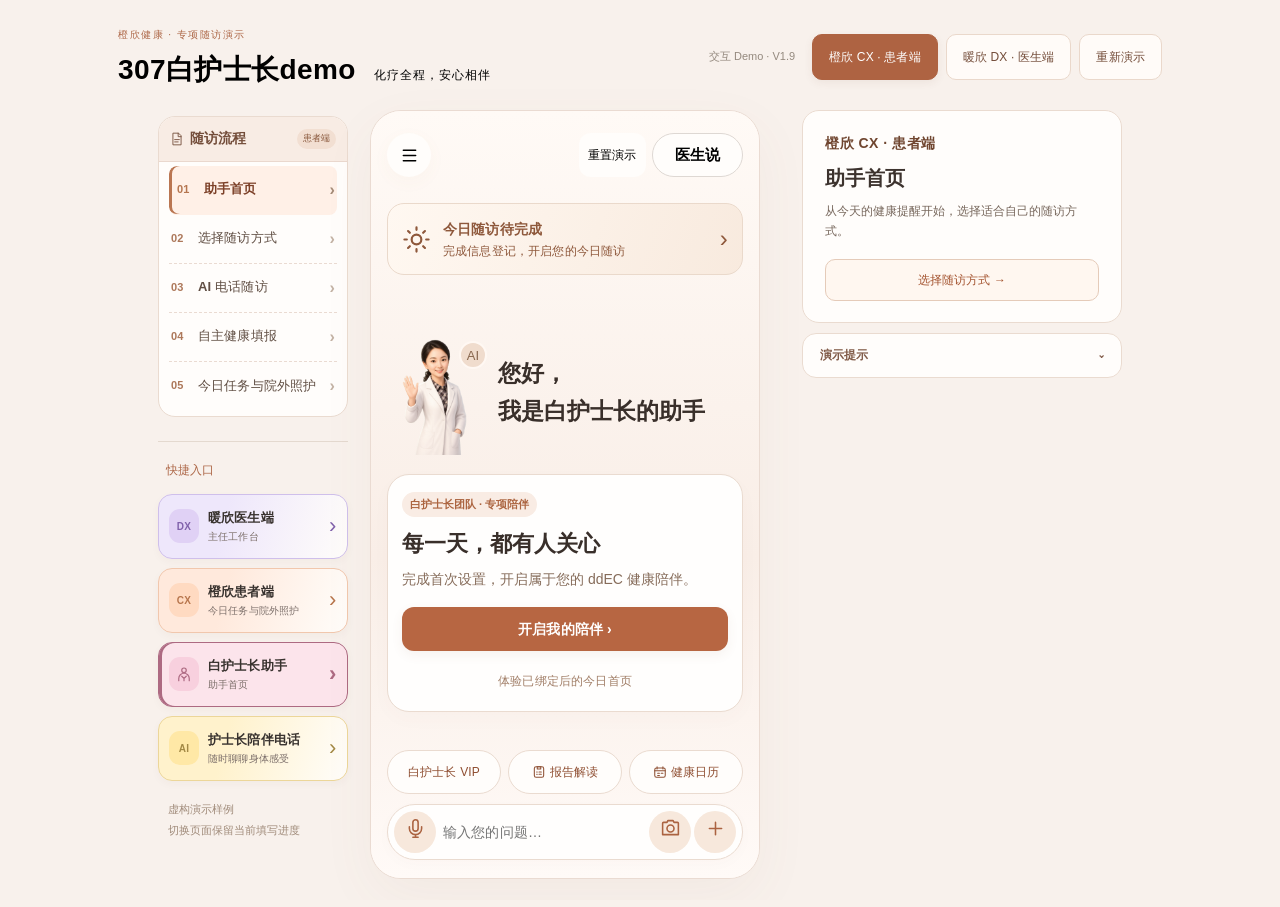
==== commit 801876d1: "Refine desktop demo layout and guide panel" ====
--- a/index.html
+++ b/index.html
@@ -29,6 +29,7 @@
 <link rel="stylesheet" href="care-details.css?v=1.7-local">
 <link rel="stylesheet" href="doctor-blue-theme.css?v=1.24-local">
 <link rel="stylesheet" href="review-plan.css?v=1.33-local">
+<link rel="stylesheet" href="layout-refine.css?v=1.34-local">
 </head>
 <body><header class="demo-header"><div><span class="demo-kicker">橙欣健康 · 专项随访演示</span><h1>307白护士长demo<span>化疗全程，安心相伴</span></h1></div><div class="demo-tools"><span class="demo-label">交互 Demo · V1.9</span><button data-nav="home">橙欣 CX · 患者端</button><button data-nav="workbench">暖欣 DX · 医生端</button><button id="demoReset307">重新演示</button></div></header><div class="demo-layout"><nav class="demo-nav" aria-label="演示流程"><section class="nav-flow-panel" aria-label="随访流程"><header class="nav-flow-header"><span><svg width="14" height="16" viewBox="0 0 24 24" fill="none" stroke="currentColor" stroke-width="1.5" stroke-linecap="round" aria-hidden="true"><path d="M14 2H5v20h14V7zM14 2v6h5M8 13h8M8 17h6"/></svg>随访流程</span><small>患者端</small></header><div class="nav-flow-rows"><button data-nav="home"><em>01</em><span>助手首页</span><i aria-hidden="true">›</i></button><button data-nav="mode"><em>02</em><span>选择随访方式</span><i aria-hidden="true">›</i></button><button data-nav="phoneReady"><em>03</em><span>AI 电话随访</span><i aria-hidden="true">›</i></button><button data-nav="selfTask"><em>04</em><span>自主健康填报</span><i aria-hidden="true">›</i></button><button data-nav="special"><em>05</em><span>今日任务与院外照护</span><i aria-hidden="true">›</i></button></div></section><div class="nav-separator"></div><p>快捷入口</p><div class="nav-portal-cards"><button class="nav-portal doctor" data-nav="workbench"><em>DX</em><span><b>暖欣医生端</b><small>主任工作台</small></span><i aria-hidden="true">›</i></button><button class="nav-portal" data-nav="special"><em>CX</em><span><b>橙欣患者端</b><small>今日任务与院外照护</small></span><i aria-hidden="true">›</i></button><button class="nav-portal" data-nav="home"><em><svg width="18" height="20" viewBox="0 0 24 24" fill="none" stroke="currentColor" stroke-width="1.6" stroke-linecap="round" aria-hidden="true"><circle cx="12" cy="7" r="3"/><path d="M5 21v-3a7 7 0 0 1 14 0v3M9 15l3 3 3-3M12 18v3"/></svg></em><span><b>白护士长助手</b><small>助手首页</small></span><i aria-hidden="true">›</i></button><button class="nav-portal" data-nav="care"><em>AI</em><span><b>护士长陪伴电话</b><small>随时聊聊身体感受</small></span><i aria-hidden="true">›</i></button></div><small>虚构演示样例<br>切换页面保留当前填写进度</small></nav>
 <main class="phone" aria-label="307项目患者端演示"><section id="phoneReady" class="screen"><div class="topbar"><button class="iconbtn" id="readyBack" aria-label="返回选择随访方式">←</button><span class="eyebrow">AI 电话随访</span><button class="textbtn" data-nav="home">首页</button></div><div class="ready-hero"><div class="ready-portrait"><img src="assets/tang-cartoon-transparent.png" alt="白护士长 AI 助手"><span>AI</span></div><span class="ready-tag">白护士长团队 · 专属陪伴</span><h1>今天的情况，<br>我们慢慢聊。</h1><p>跟随助手的提问，聊聊您的身体感受。<br>通话结束后，会为您整理今日健康总结。</p></div><div class="ready-info card"><b>今日随访 · 第 1 周期 D6</b><div><span>预计时长</span><strong>2–3 分钟</strong></div><div><span>记录方式</span><strong>语音 / 文字均可</strong></div><div><span>随访内容</span><strong>体温、饮食与身体感受</strong></div></div><button id="readyStart" class="primary wide">开始 AI 电话随访</button><button id="readySelf" class="secondary wide">现在不方便说话，改为自主填报</button><p class="ready-foot">这是模拟通话，不会拨打真实电话。</p></section>
@@ -91,7 +92,7 @@
   <div id="followupPromptLayer" class="modal-layer" aria-hidden="true"><section class="sheet followup-sheet"><span class="eyebrow">随访后的下一步</span><h2>请补充这项资料</h2><p>这些资料会作为随访记录的一部分回传白护士长团队，供人工复核。</p><div id="followupPromptList" class="followup-list"></div><button id="promptLater" class="followup-later" type="button">稍后处理</button></section></div>
   <div id="careSummaryLayer" class="modal-layer" aria-hidden="true"><section class="sheet summary-sheet care-summary-sheet"><span class="eyebrow">独立陪伴电话</span><h2>这次陪伴通话总结</h2><p id="careSummaryTime"></p><div id="careSummaryList" class="summary-list"></div><div class="summary-actions"><button id="careSummaryBack" class="hang" type="button">返回专项</button><button id="careSummarySend" class="primary" type="button">确认并回传团队</button></div></section></div>
   <div id="toast" class="toast"></div>
-</main><aside class="demo-guide"><section class="guide-card"><span class="demo-kicker" id="guideTag">橙欣 CX · 患者端</span><h2 id="guideTitle">助手首页</h2><p id="guideCopy">从今天的健康提醒开始，选择适合自己的随访方式。</p><div class="guide-steps"><div><span>01</span><p><b>选择一种方式</b><small>电话交流，或按自己的节奏填报</small></p></div><div><span>02</span><p><b>记录今天的身体情况</b><small>支持逐项填写、语音和文字回答</small></p></div><div><span>03</span><p><b>核对总结与待办</b><small>检查信息，再模拟回传照护团队</small></p></div></div><button class="guide-next" data-nav="mode">选择随访方式 →</button></section><section class="guide-card soft"><span class="demo-kicker">本次新增</span><h3>快速演示 · 一键完成</h3><p>进入护士长 AI 助手电话后，点击此按钮，即可补齐示范回答、跳过剩余对话并查看总结。</p><small>自动补入的内容会标记为虚构示范数据，已有回答会保留。</small></section><section class="guide-card compact"><h3>同一份记录，两种完成方式</h3><p>AI 电话进入通话准备页；自主随访进入健康填报页。两条路径汇总至今日任务。</p><div class="demo-note">演示数据 · 无真实呼叫或消息推送</div></section></aside></div>
+</main><aside class="demo-guide" aria-label="当前页面说明"><section class="guide-card"><span class="demo-kicker" id="guideTag">橙欣 CX · 患者端</span><h2 id="guideTitle">助手首页</h2><p id="guideCopy">从今天的健康提醒开始，选择适合自己的随访方式。</p><button class="guide-next" data-nav="mode">选择随访方式 →</button></section><details class="guide-help"><summary>演示提示</summary><p>AI 电话页可使用「快速演示 · 一键完成」查看完整随访结果。演示内容保存在当前浏览器。</p><small>虚构演示数据 · 无真实呼叫或消息推送</small></details></aside></div>
 <script src="companion-content.js"></script>
 <script src="self-report-input.js"></script>
 <script src="summary-language.js?v=ee8659742e23"></script>
--- a/layout-refine.css
+++ b/layout-refine.css
@@ -0,0 +1,26 @@
+/* Keep the interactive phone central and the explanation rail brief. */
+@media (min-width:901px){
+ .demo-header,.demo-layout{max-width:1100px}
+ .demo-layout{grid-template-columns:190px 410px minmax(0,320px);gap:22px;justify-content:center}
+ .demo-guide{width:100%;max-width:320px;gap:10px;position:sticky;top:18px}
+ .demo-guide .guide-card{padding:21px 22px}
+ .demo-guide .guide-card h2{font-size:20px;margin:8px 0 8px}
+ .demo-guide .guide-card p{font-size:12px;line-height:1.7;margin:0}
+ .demo-guide .guide-next{margin-top:18px;min-height:42px;padding:10px 12px;font-size:12px}
+ .guide-help{border:1px solid #eadbd0;border-radius:14px;background:#fffdfb;padding:0 17px;color:#77675c}
+ .guide-help summary{cursor:pointer;list-style:none;padding:13px 0;font-size:12px;font-weight:600;color:#805a47}
+ .guide-help summary::-webkit-details-marker{display:none}
+ .guide-help summary:after{content:'⌄';float:right}
+ .guide-help[open] summary:after{content:'⌃'}
+ .guide-help p{font-size:11px;line-height:1.65;margin:0 0 8px}
+ .guide-help small{display:block;font-size:10px;line-height:1.5;margin:0 0 14px;color:#a08e80}
+ body:has(#workbench.active) .demo-guide .guide-next,
+ body:has(#outpatient307.active) .demo-guide .guide-next,
+ body:has(#workbench.active) .guide-help,
+ body:has(#outpatient307.active) .guide-help{display:none}
+}
+@media (min-width:901px) and (max-width:1100px){
+ .demo-layout{grid-template-columns:165px 390px minmax(250px,320px);gap:16px;padding:0 18px 20px}
+ .demo-guide .guide-card{padding:18px}
+}
+@media (max-width:900px){.demo-guide{display:none}}
